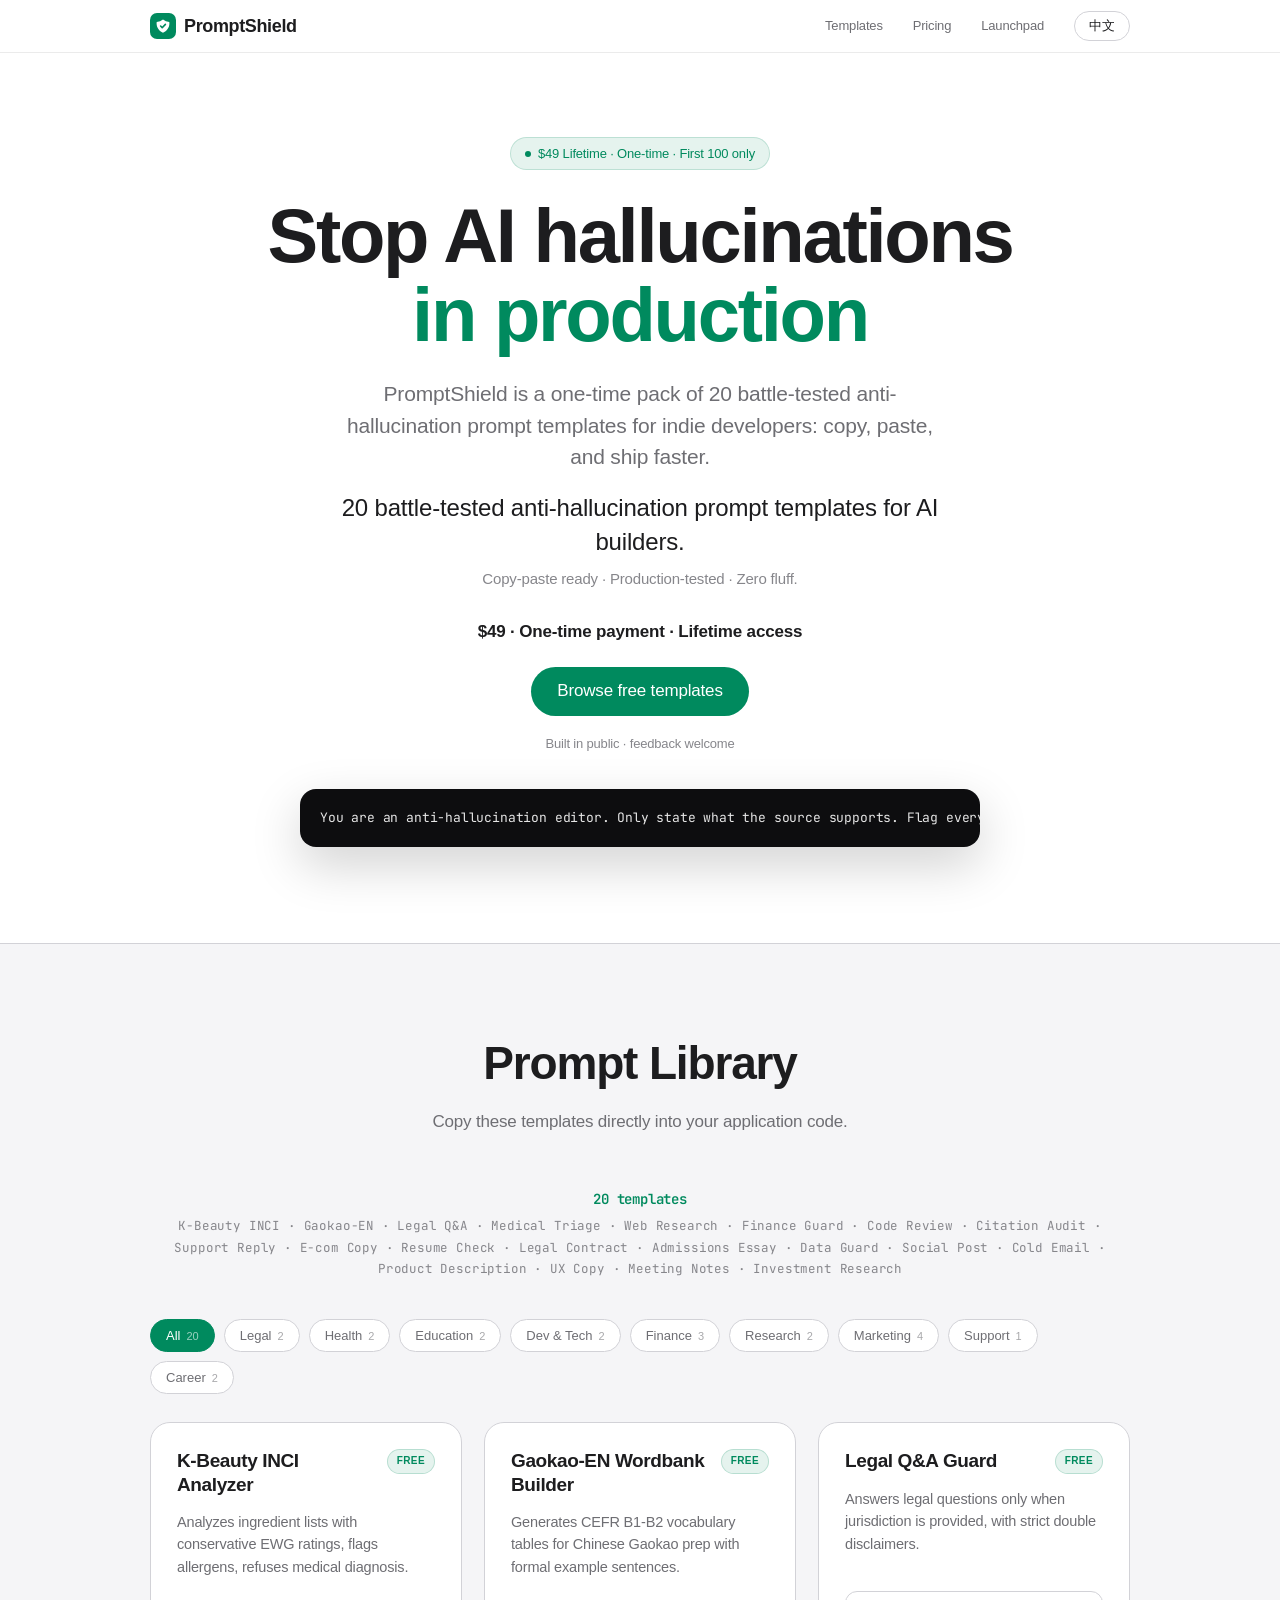
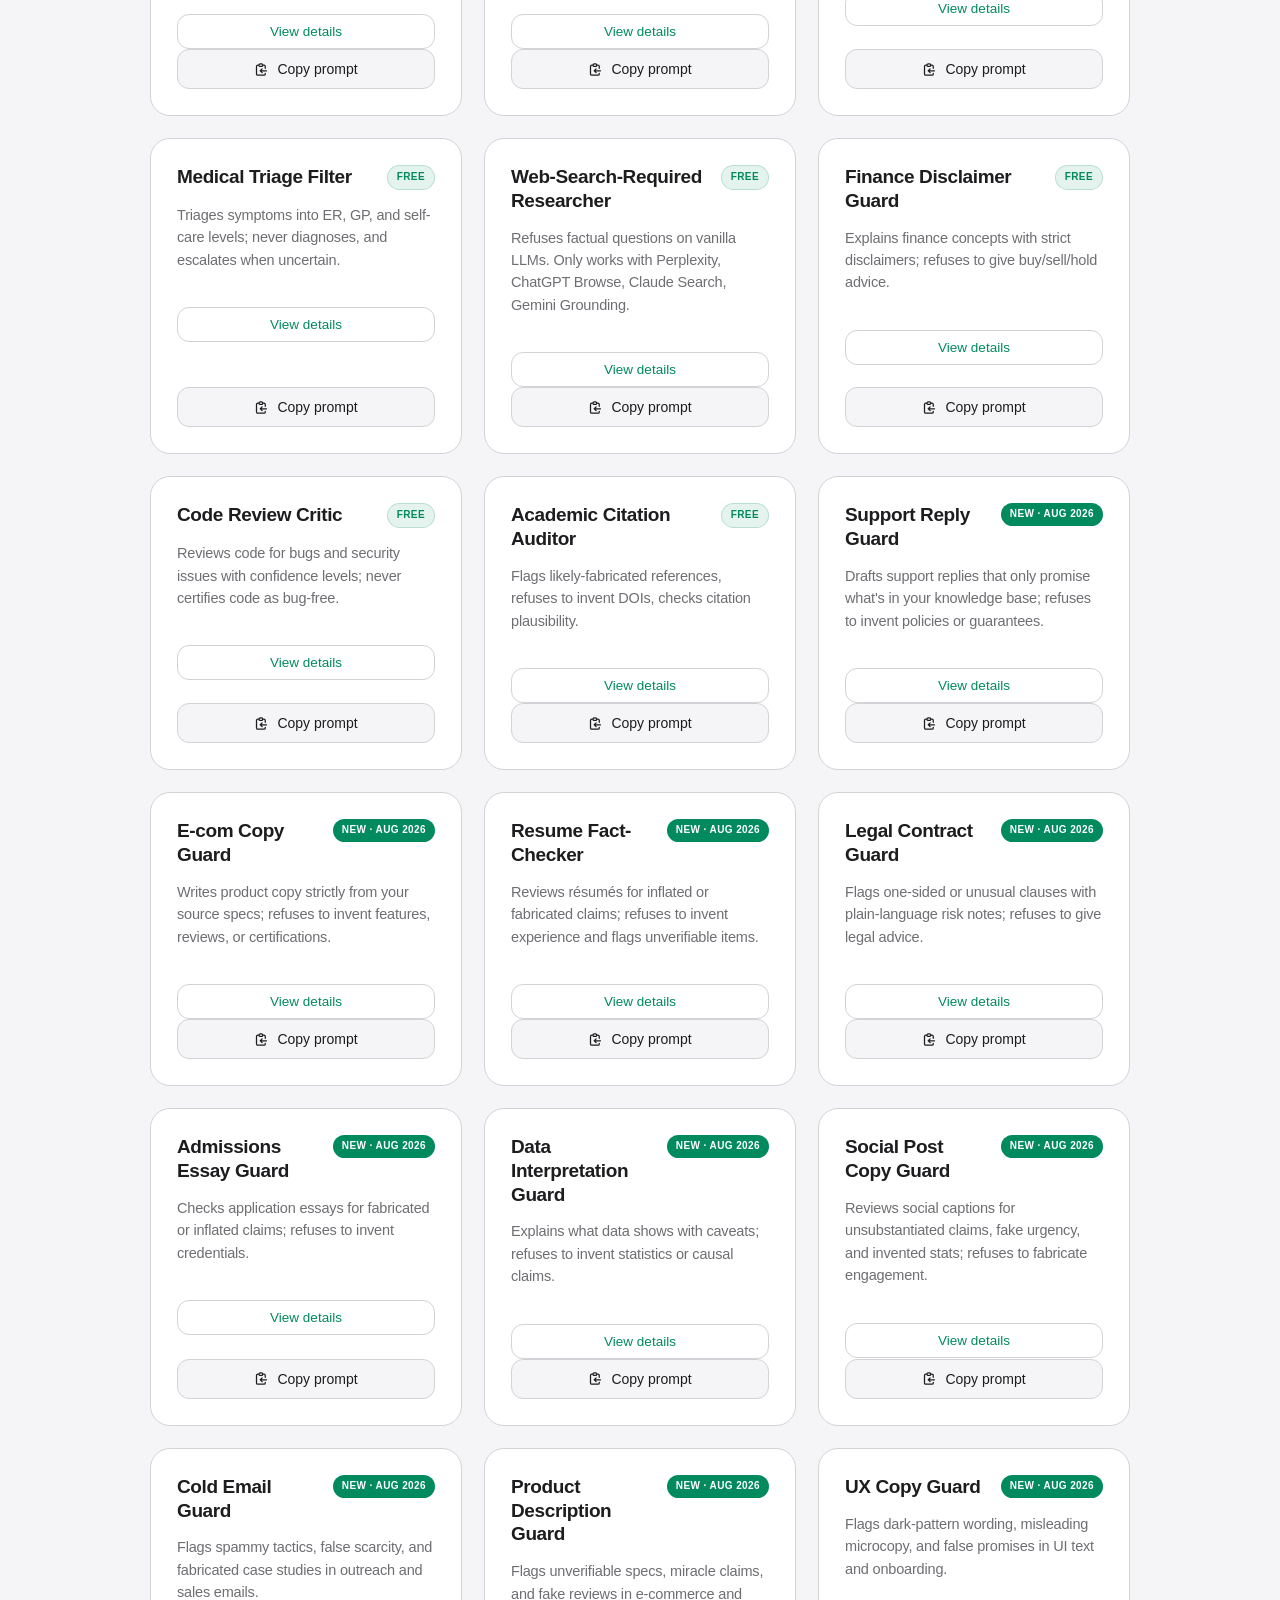
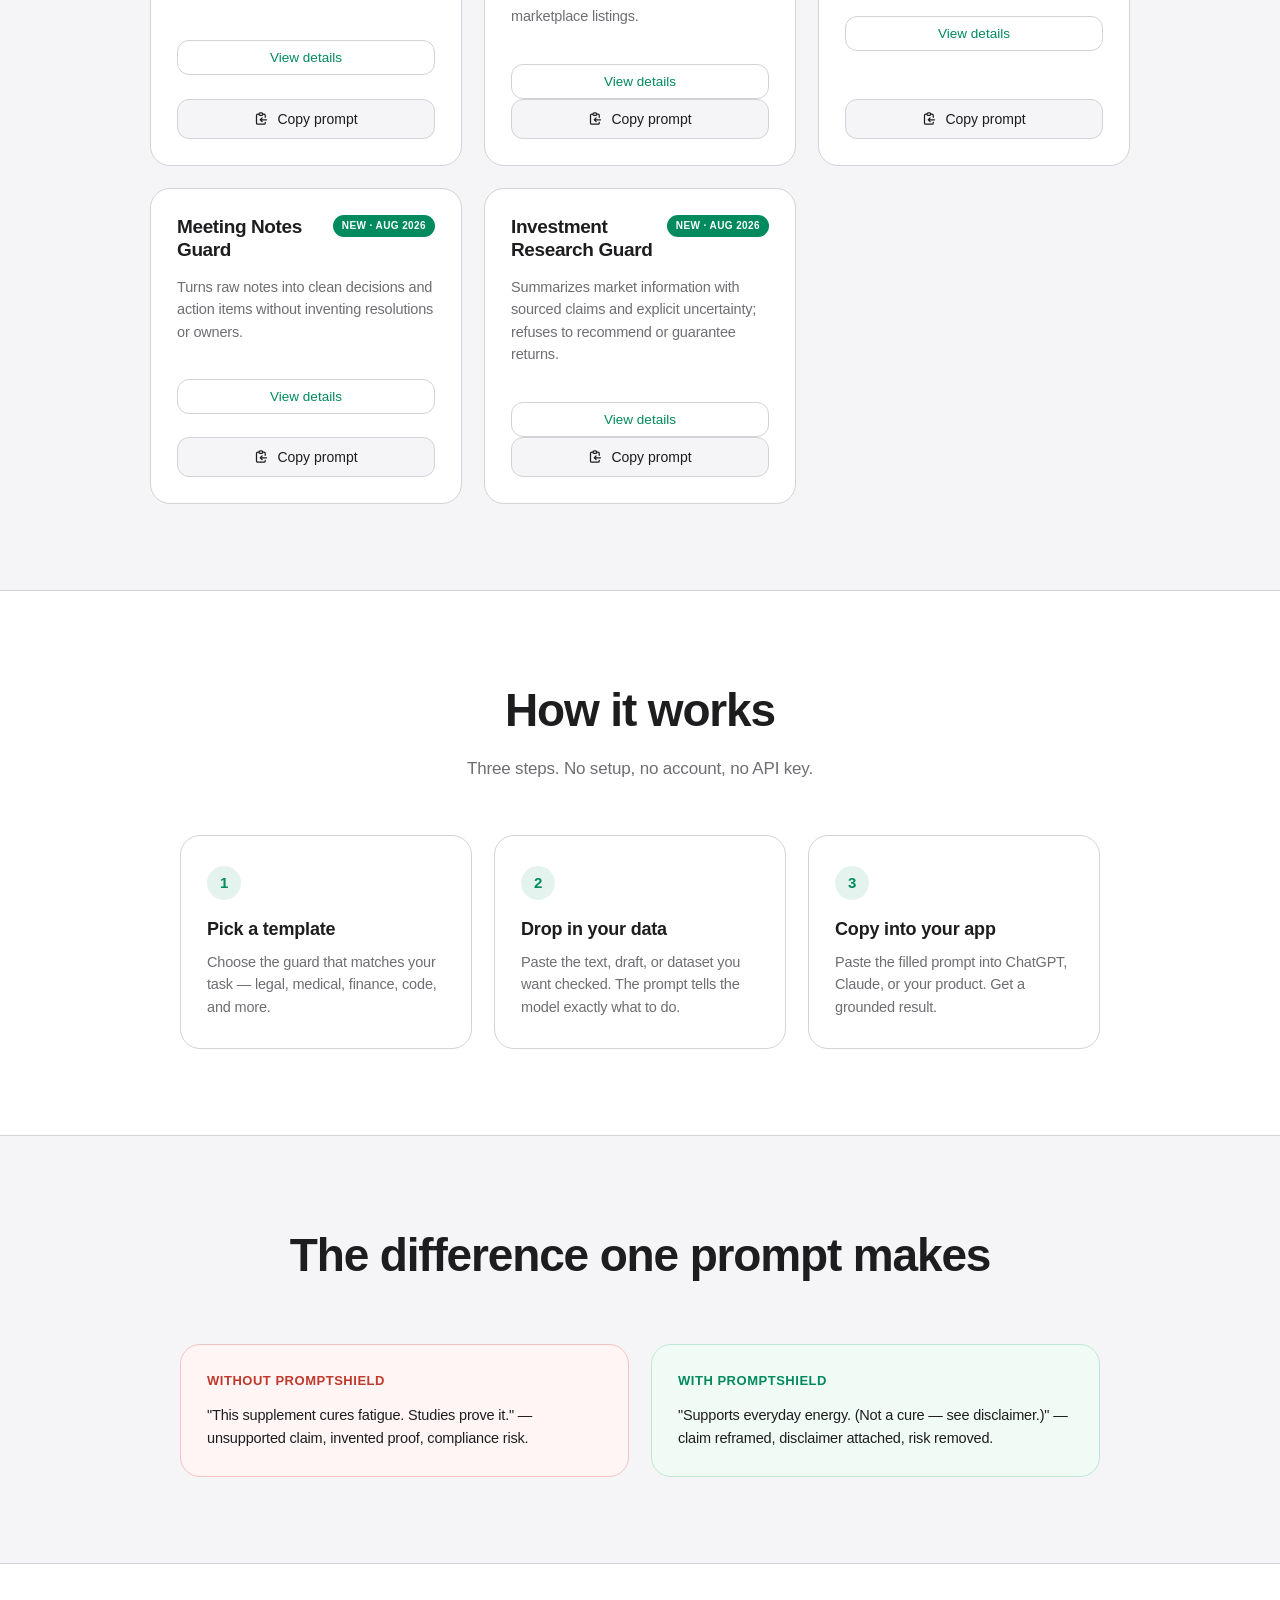
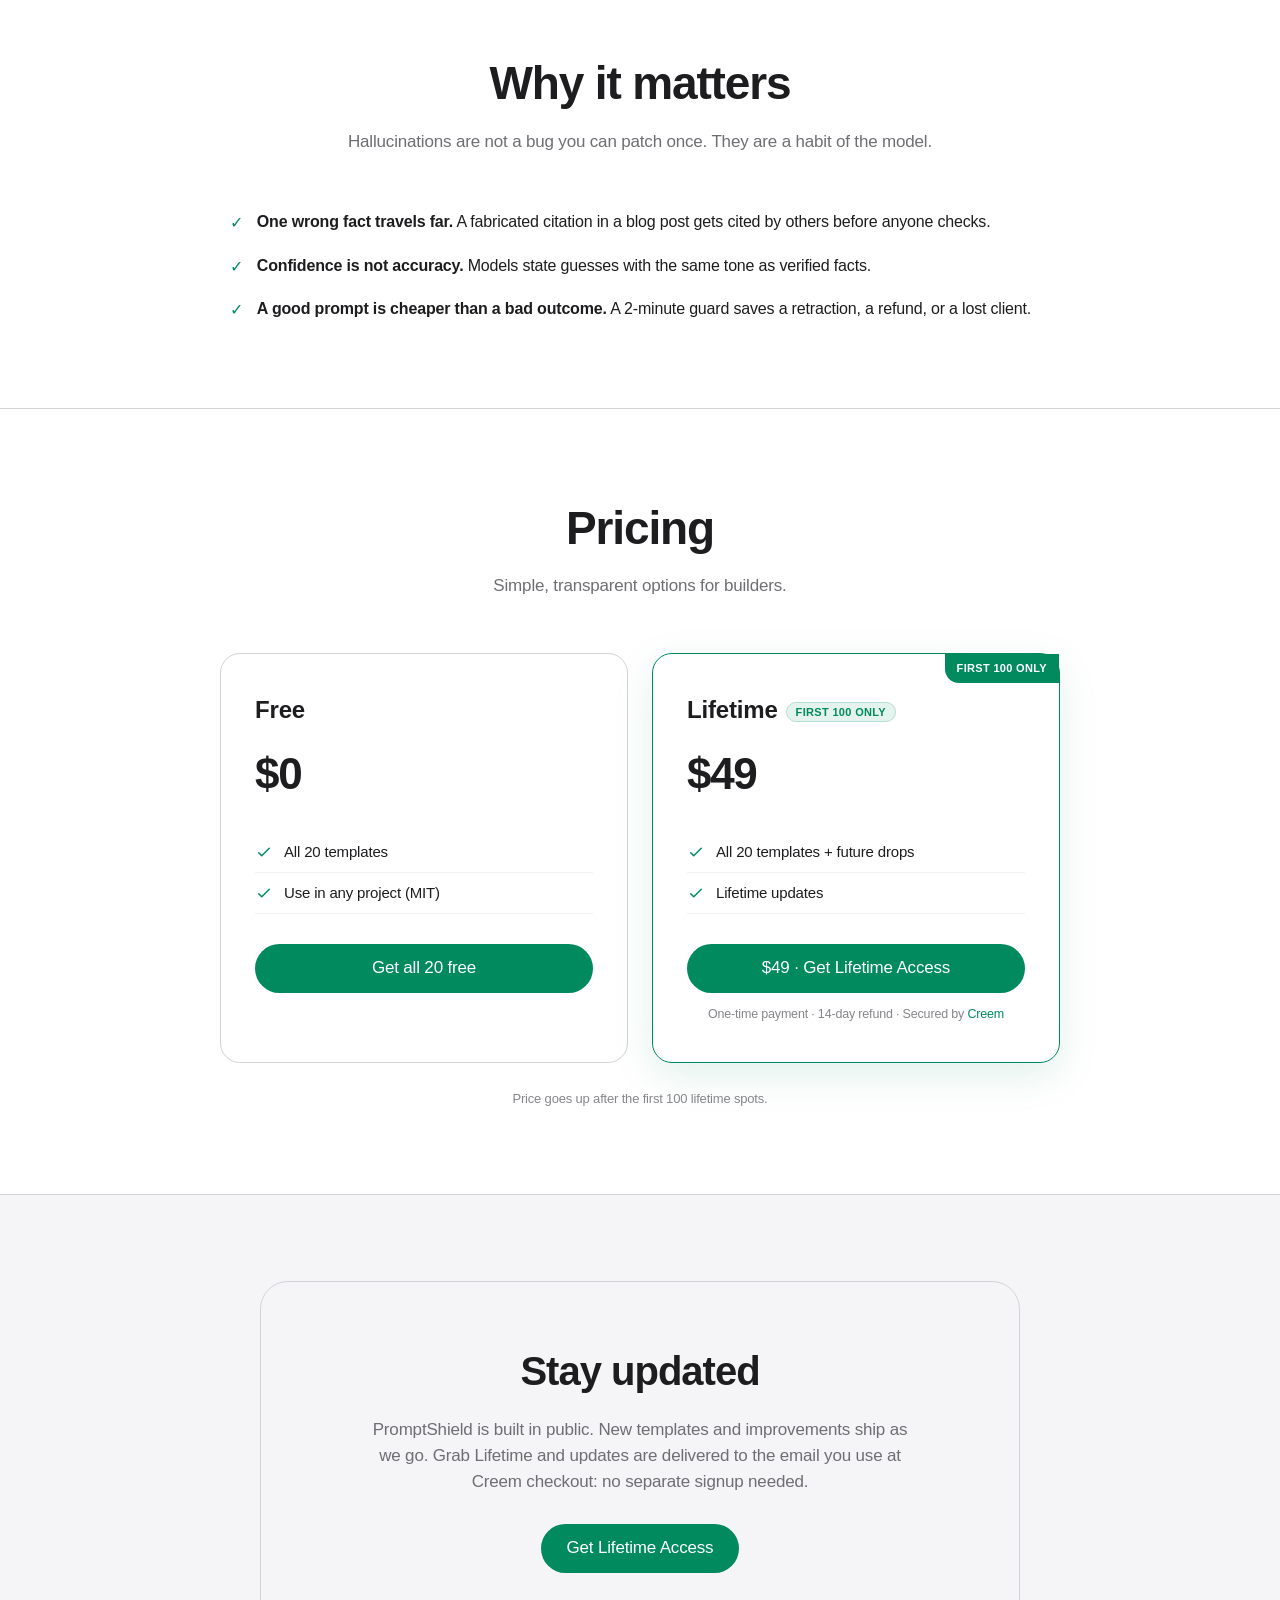
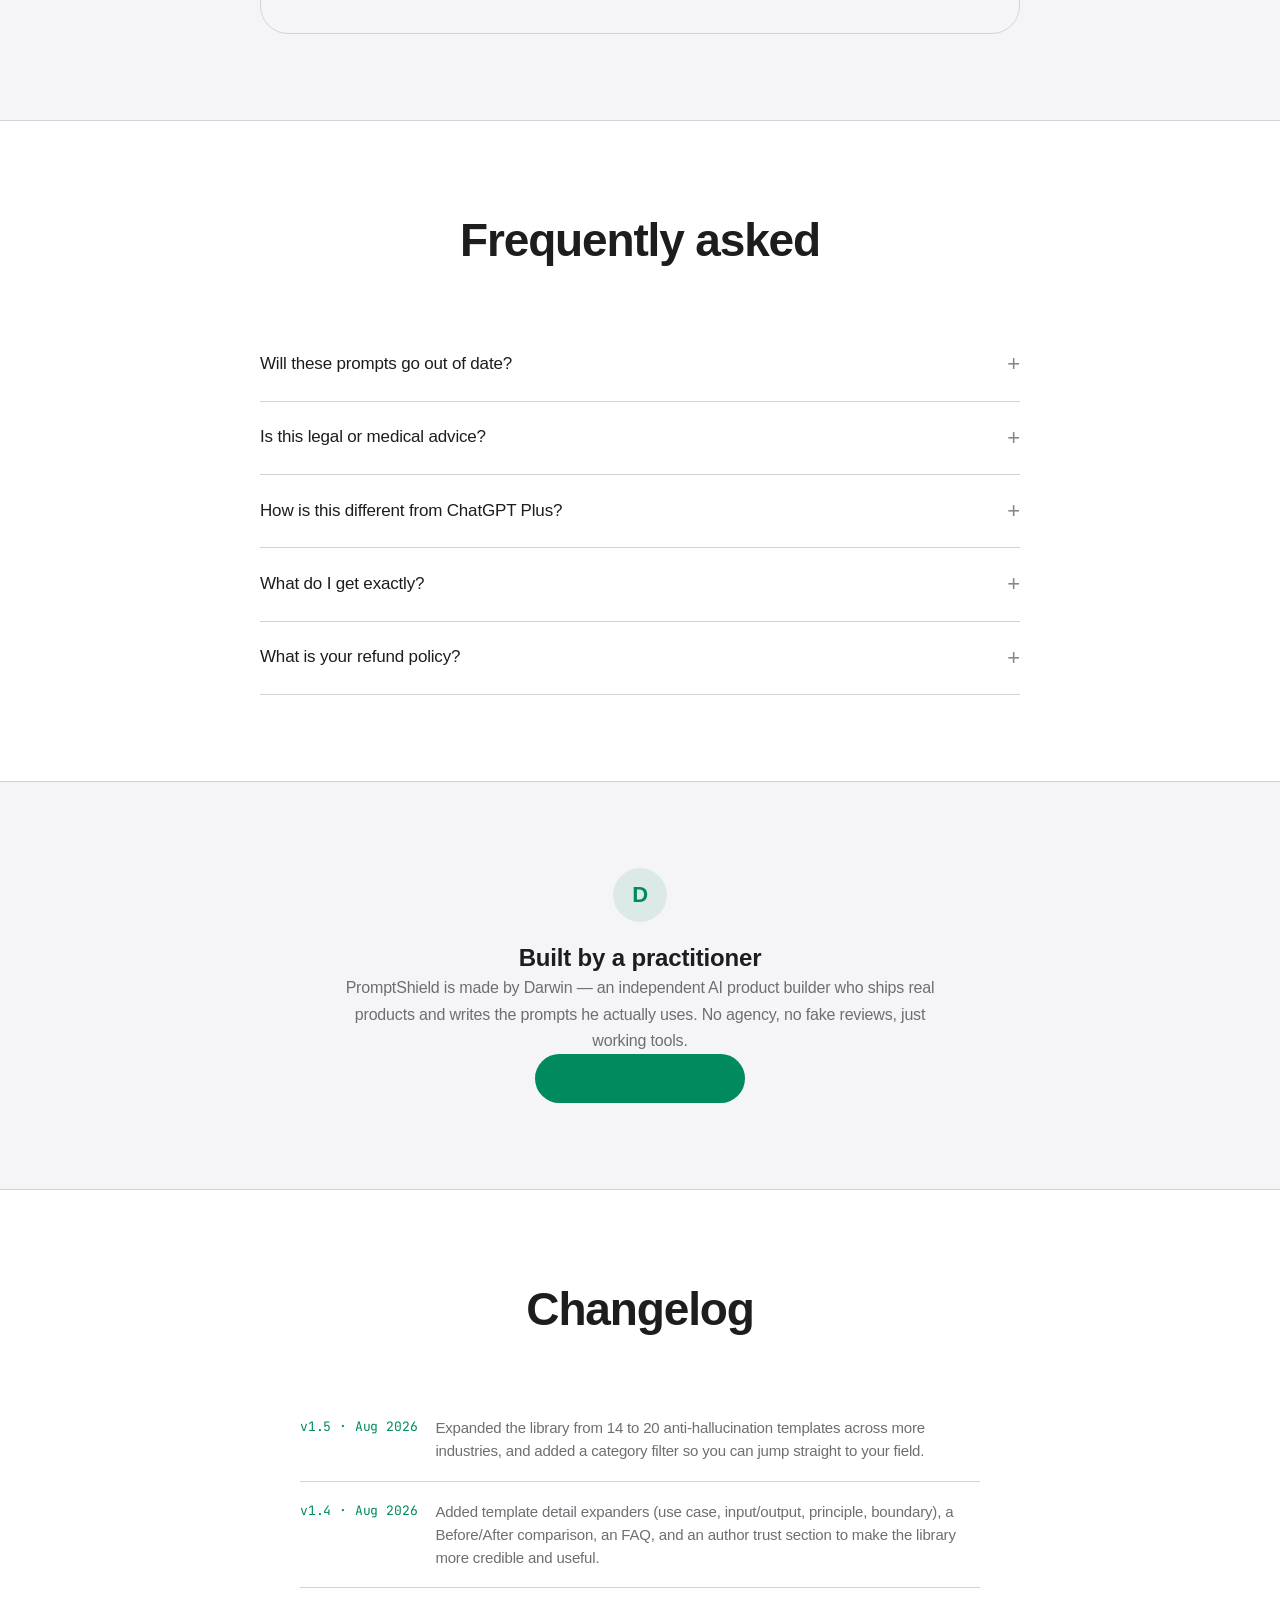
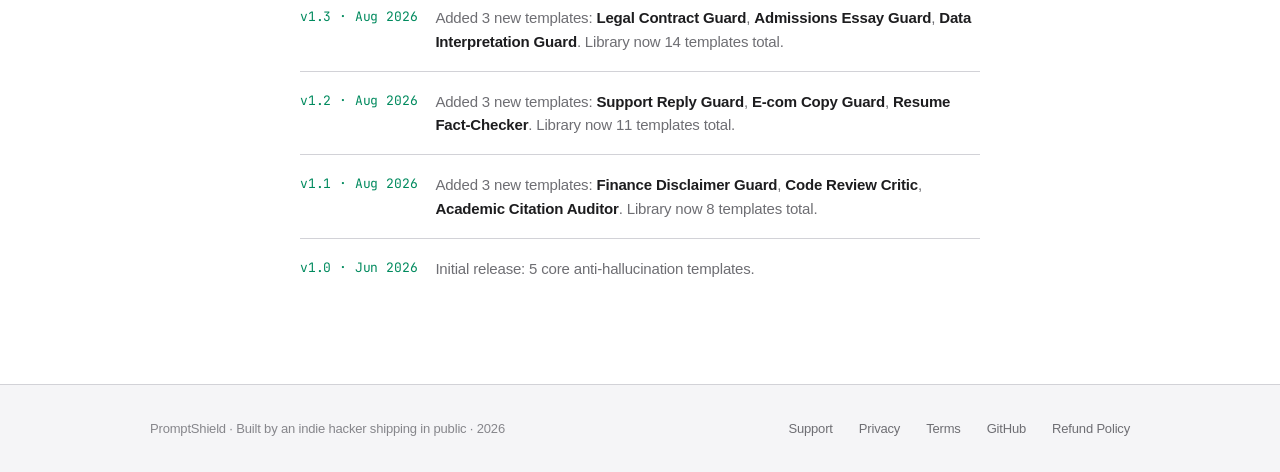
==== index.html @ fb5b04b7 "promptshield v1.5: expand to 20 templates + category filter - Added 6 new templates (Social Post Cop" ====
<!DOCTYPE html>
<html lang="en">
<head>
    <meta charset="UTF-8">
    <meta name="viewport" content="width=device-width, initial-scale=1.0">
    <title>PromptShield — Anti-Hallucination Prompt Templates</title>
    <link rel="preconnect" href="https://fonts.googleapis.com">
    <link rel="preconnect" href="https://fonts.gstatic.com" crossorigin>
    <link href="https://fonts.googleapis.com/css2?family=Inter:wght@400;500;600;700&family=JetBrains+Mono:wght@400;500&display=swap" rel="stylesheet">
    <style>
        :root{
            --bg:#ffffff; --bg-alt:#f5f5f7; --text:#1d1d1f; --text-2:#6e6e73; --text-3:#86868b;
            --border:#d2d2d7; --accent:#008a5e; --accent-hover:#00754e; --accent-soft:rgba(0,138,94,.10);
            --radius:20px; --maxw:1024px;
            --font:-apple-system, BlinkMacSystemFont, "SF Pro Display","SF Pro Text","Helvetica Neue",Helvetica,Arial,"PingFang SC","Hiragino Sans GB","Microsoft YaHei",sans-serif;
            --mono:"SF Mono","JetBrains Mono",ui-monospace,Menlo,Consolas,monospace;
        }
        *{box-sizing:border-box;margin:0;padding:0}
        html{scroll-behavior:smooth}
        body{font-family:var(--font);background:var(--bg);color:var(--text);line-height:1.47;-webkit-font-smoothing:antialiased;-moz-osx-font-smoothing:grayscale;letter-spacing:-.011em}
        a{color:inherit;text-decoration:none}
        .wrap{max-width:var(--maxw);margin:0 auto;padding:0 22px}

        /* Nav */
        nav{position:sticky;top:0;z-index:50;background:rgba(255,255,255,.72);backdrop-filter:saturate(180%) blur(20px);-webkit-backdrop-filter:saturate(180%) blur(20px);border-bottom:1px solid rgba(0,0,0,.08)}
        .nav-inner{max-width:var(--maxw);margin:0 auto;padding:0 22px;height:52px;display:flex;align-items:center;justify-content:space-between}
        .brand{display:flex;align-items:center;gap:8px;font-weight:600;font-size:18px;letter-spacing:-.02em}
        .brand .logo{width:26px;height:26px;border-radius:7px;background:var(--accent);display:flex;align-items:center;justify-content:center}
        .brand .logo svg{width:16px;height:16px;color:#fff}
        .nav-links{display:flex;align-items:center;gap:30px}
        .nav-links a.link{font-size:13px;color:var(--text-2);transition:color .2s}
        .nav-links a.link:hover{color:var(--text)}
        .lang-toggle{font-size:13px;font-weight:500;color:var(--text);border:1px solid var(--border);border-radius:980px;padding:5px 14px;cursor:pointer;background:transparent;transition:all .2s;font-family:var(--font)}
        .lang-toggle:hover{border-color:var(--text-3);background:var(--bg-alt)}
        @media(max-width:640px){.nav-links a.link{display:none}.nav-links a.link.launch{display:inline}}

        /* Hero */
        .hero{text-align:center;padding:84px 22px 96px}
        .badge{display:inline-flex;align-items:center;gap:7px;font-size:13px;font-weight:500;color:var(--accent);background:var(--accent-soft);border:1px solid rgba(0,138,94,.18);padding:6px 14px;border-radius:980px;margin-bottom:26px}
        .badge .dot{width:6px;height:6px;border-radius:50%;background:var(--accent);animation:pulse 2s infinite}
        @keyframes pulse{0%,100%{opacity:1}50%{opacity:.35}}
        h1.hero-title{font-size:clamp(40px,7vw,76px);font-weight:600;letter-spacing:-.03em;line-height:1.04;margin-bottom:24px}
        h1.hero-title .accent{color:var(--accent)}
        .hero-sub{font-size:clamp(17px,2.2vw,21px);color:var(--text-2);max-width:620px;margin:0 auto 18px;line-height:1.5}
        .hero-sub2{font-size:clamp(19px,2.4vw,24px);color:var(--text);font-weight:500;max-width:680px;margin:0 auto 8px;line-height:1.45}
        .hero-sub2 small{display:block;font-size:15px;font-weight:400;color:var(--text-3);margin-top:8px}
        .hero-price{font-size:17px;font-weight:600;color:var(--text);margin:30px 0 22px}
        .btn{display:inline-flex;align-items:center;justify-content:center;font-family:var(--font);font-size:17px;font-weight:400;border-radius:980px;padding:12px 26px;cursor:pointer;transition:all .25s;border:none}
        .btn-primary{background:var(--accent);color:#fff}
        .btn-primary:hover{background:var(--accent-hover);transform:scale(1.02)}
        .btn-primary:active{transform:scale(.98)}
        .hero-trust{font-size:13px;color:var(--text-3);margin-top:18px}

        /* Sections */
        section.block{padding:86px 0;border-top:1px solid var(--border)}
        .block.alt{background:var(--bg-alt)}
        .sec-head{text-align:center;margin-bottom:54px}
        .sec-head h2{font-size:clamp(30px,4.5vw,46px);font-weight:600;letter-spacing:-.025em}
        .sec-head p{font-size:17px;color:var(--text-2);margin-top:12px}

        /* Templates */
        .tpl-meta{text-align:center;color:var(--text-3);font-size:14px;margin-bottom:40px}
        .tpl-meta .count{color:var(--accent);font-weight:600;font-family:var(--mono)}
        .tpl-meta .names{display:block;margin-top:6px;font-family:var(--mono);font-size:12.5px;line-height:1.7}
        .grid{display:grid;grid-template-columns:repeat(auto-fill,minmax(300px,1fr));gap:22px}
        .card{background:#fff;border:1px solid var(--border);border-radius:var(--radius);padding:26px;display:flex;flex-direction:column;justify-content:space-between;transition:transform .3s ease, box-shadow .3s ease;opacity:0;transform:translateY(24px)}
        .card.in{opacity:1;transform:translateY(0)}
        .card:hover{transform:translateY(-4px);box-shadow:0 18px 40px rgba(0,0,0,.10)}
        .card-top{display:flex;justify-content:space-between;align-items:flex-start;gap:12px;margin-bottom:14px}
        .card-top h3{font-size:19px;font-weight:600;letter-spacing:-.02em;line-height:1.25}
        .tag{font-size:10px;font-weight:600;letter-spacing:.04em;text-transform:uppercase;padding:4px 9px;border-radius:980px;white-space:nowrap;flex-shrink:0}
        .tag.new{background:var(--accent);color:#fff}
        .tag.free{background:var(--accent-soft);color:var(--accent);border:1px solid rgba(0,138,94,.2)}
        .card p.desc{font-size:14.5px;color:var(--text-2);line-height:1.55;margin-bottom:22px}
        .copy-btn{width:100%;font-family:var(--font);font-size:14px;font-weight:500;color:var(--text);background:var(--bg-alt);border:1px solid var(--border);border-radius:12px;padding:11px;cursor:pointer;display:flex;align-items:center;justify-content:center;gap:8px;transition:all .2s}
        .copy-btn:hover{background:#ececef;color:var(--accent)}
        .copy-btn svg{width:15px;height:15px}

        /* Filter bar */
        .filter-bar{display:flex;flex-wrap:wrap;gap:9px;margin:0 0 28px}
        .chip{font-family:var(--font);font-size:13px;font-weight:500;color:var(--text-2);background:var(--bg);border:1px solid var(--border);border-radius:980px;padding:8px 15px;cursor:pointer;transition:all .18s;white-space:nowrap}
        .chip:hover{color:var(--text);border-color:rgba(0,0,0,.2)}
        .chip.active{background:var(--accent);color:#fff;border-color:var(--accent)}
        .chip .chip-n{font-size:11px;opacity:.6;margin-left:6px}
        @media(max-width:560px){.filter-bar{gap:7px}.chip{padding:7px 12px;font-size:12px}}

        /* Pricing */
        .price-grid{display:grid;grid-template-columns:1fr 1fr;gap:24px;max-width:840px;margin:0 auto}
        @media(max-width:720px){.price-grid{grid-template-columns:1fr}}
        .price-card{background:#fff;border:1px solid var(--border);border-radius:var(--radius);padding:38px 34px;position:relative}
        .price-card.feature{border:1px solid var(--accent);box-shadow:0 12px 40px rgba(0,138,94,.12)}
        .price-card .ribbon{position:absolute;top:0;right:0;background:var(--accent);color:#fff;font-size:11px;font-weight:600;letter-spacing:.03em;text-transform:uppercase;padding:6px 12px;border-bottom-left-radius:14px}
        .price-card h3{font-size:24px;font-weight:600}
        .price-card .first100{font-size:11px;font-weight:600;letter-spacing:.03em;text-transform:uppercase;color:var(--accent);background:var(--accent-soft);border:1px solid rgba(0,138,94,.2);padding:3px 9px;border-radius:980px;margin-left:8px;vertical-align:middle}
        .price-card .amount{font-size:44px;font-weight:600;letter-spacing:-.03em;margin:14px 0 26px}
        .price-card ul{list-style:none;margin-bottom:30px}
        .price-card li{display:flex;align-items:center;gap:11px;font-size:15px;color:var(--text);padding:9px 0;border-bottom:1px solid rgba(0,0,0,.05)}
        .price-card li svg{width:18px;height:18px;color:var(--accent);flex-shrink:0}
        .price-card .btn{width:100%}
        .price-note{text-align:center;color:var(--text-3);font-size:13px;margin-top:26px}
        .secured{text-align:center;font-size:12.5px;color:var(--text-3);margin-top:12px}
        .secured a{color:var(--accent)}

        /* Subscribe */
        .sub-card{background:var(--bg-alt);border:1px solid var(--border);border-radius:28px;padding:60px 30px;text-align:center;max-width:760px;margin:0 auto}
        .sub-card h2{font-size:clamp(28px,4vw,40px);font-weight:600;letter-spacing:-.025em;margin-bottom:16px}
        .sub-card p{font-size:17px;color:var(--text-2);max-width:560px;margin:0 auto 28px;line-height:1.55}

        /* Changelog */
        .changelog{max-width:680px;margin:0 auto}
        .cl-row{display:flex;gap:18px;padding:18px 0;border-bottom:1px solid var(--border);font-size:15px}
        .cl-row:last-child{border-bottom:none}
        .cl-ver{font-family:var(--mono);font-size:13px;color:var(--accent);white-space:nowrap;flex-shrink:0;padding-top:1px}
        .cl-body{color:var(--text-2);line-height:1.55}
        .cl-body strong{color:var(--text);font-weight:600}

        /* Footer */
        footer{border-top:1px solid var(--border);background:var(--bg-alt);padding:34px 0}
        .foot-inner{max-width:var(--maxw);margin:0 auto;padding:0 22px;display:flex;flex-wrap:wrap;gap:16px;align-items:center;justify-content:space-between}
        .foot-inner .copy{font-size:13px;color:var(--text-3)}
        .foot-links{display:flex;gap:26px;font-size:13px}
        .foot-links a{color:var(--text-2);transition:color .2s}
        .foot-links a:hover{color:var(--accent)}

        /* Toast */
        .toast{position:fixed;bottom:32px;left:50%;transform:translateX(-50%) translateY(20px);background:rgba(29,29,31,.94);color:#fff;font-size:15px;font-weight:500;padding:13px 26px;border-radius:980px;opacity:0;pointer-events:none;transition:all .3s ease;z-index:100;backdrop-filter:blur(10px)}
        .toast.show{opacity:1;transform:translateX(-50%) translateY(0)}

        /* Reveal */
        .reveal{opacity:0;transform:translateY(28px);transition:opacity .7s ease, transform .7s ease}
        .reveal.in{opacity:1;transform:translateY(0)}
        @media(prefers-reduced-motion:reduce){.reveal,.card{opacity:1;transform:none;transition:none}}

        /* Hero preview */
        .hero-preview{margin:36px auto 0;max-width:680px;text-align:left;background:#0d0d0f;border-radius:16px;padding:18px 20px;font-family:var(--mono);font-size:13px;line-height:1.7;color:#e6e6e6;overflow:auto;box-shadow:0 18px 50px rgba(0,0,0,.18)}
        .hero-preview .hl{color:#5fd0a8}
        .hero-preview .cm{color:#7d7d85}

        /* Steps (How it works) */
        .steps{display:grid;grid-template-columns:repeat(3,1fr);gap:22px;max-width:920px;margin:0 auto}
        @media(max-width:720px){.steps{grid-template-columns:1fr}}
        .step-card{background:#fff;border:1px solid var(--border);border-radius:var(--radius);padding:30px 26px}
        .step-num{width:34px;height:34px;border-radius:50%;background:var(--accent-soft);color:var(--accent);display:flex;align-items:center;justify-content:center;font-weight:600;font-size:15px;margin-bottom:16px}
        .step-card h3{font-size:18px;font-weight:600;margin-bottom:8px;letter-spacing:-.01em}
        .step-card p{font-size:14.5px;color:var(--text-2);line-height:1.55}

        /* Before / After */
        .ba{display:grid;grid-template-columns:1fr 1fr;gap:22px;max-width:920px;margin:0 auto}
        @media(max-width:720px){.ba{grid-template-columns:1fr}}
        .ba-col{border-radius:var(--radius);padding:26px;border:1px solid var(--border)}
        .ba-col.bad{background:#fff5f5;border-color:#f3c2c2}
        .ba-col.good{background:#f1fbf6;border-color:#bfe6d2}
        .ba-col h4{font-size:13px;font-weight:600;text-transform:uppercase;letter-spacing:.04em;margin-bottom:14px}
        .ba-col.bad h4{color:#c0392b}
        .ba-col.good h4{color:var(--accent)}
        .ba-col p{font-size:14.5px;line-height:1.6;color:var(--text);white-space:pre-wrap}

        /* Why */
        .why-grid{max-width:820px;margin:0 auto;display:flex;flex-direction:column;gap:18px}
        .why-item{display:flex;gap:14px;align-items:flex-start}
        .why-item .ic{color:var(--accent);flex-shrink:0;margin-top:2px}
        .why-item p{font-size:16px;line-height:1.6;color:var(--text)}
        .why-item p b{font-weight:600}

        /* Template detail (expand) */
        .card.expanded{box-shadow:0 18px 40px rgba(0,0,0,.10)}
        .card-detail{margin-top:18px;border-top:1px solid var(--border);padding-top:16px;display:none;font-size:14px;line-height:1.6;color:var(--text-2)}
        .card.expanded .card-detail{display:block}
        .detail-field{margin-bottom:13px}
        .detail-label{font-size:11px;font-weight:600;text-transform:uppercase;letter-spacing:.05em;color:var(--accent);margin-bottom:4px}
        .detail-field .val{white-space:pre-wrap;font-family:var(--mono);font-size:13px;color:var(--text);background:var(--bg-alt);border-radius:10px;padding:10px 12px;line-height:1.55}
        .expand-btn{width:100%;margin-top:14px;font-family:var(--font);font-size:13.5px;font-weight:500;color:var(--accent);background:transparent;border:1px solid var(--border);border-radius:12px;padding:9px;cursor:pointer;transition:all .2s}
        .expand-btn:hover{background:var(--bg-alt)}

        /* FAQ */
        .faq{max-width:760px;margin:0 auto}
        .faq details{border-bottom:1px solid var(--border);padding:20px 0}
        .faq summary{font-size:17px;font-weight:500;cursor:pointer;list-style:none;display:flex;justify-content:space-between;align-items:center;gap:16px}
        .faq summary::-webkit-details-marker{display:none}
        .faq summary .pm{color:var(--text-3);font-size:22px;transition:transform .25s;flex-shrink:0}
        .faq details[open] summary .pm{transform:rotate(45deg)}
        .faq .ans{margin-top:14px;font-size:15px;line-height:1.65;color:var(--text-2)}

        /* Author */
        .author{max-width:760px;margin:0 auto;text-align:center}
        .author .av{width:54px;height:54px;border-radius:50%;background:var(--accent-soft);color:var(--accent);display:flex;align-items:center;justify-content:center;font-size:22px;font-weight:600;margin:0 auto 18px}
        .author p{font-size:16px;line-height:1.65;color:var(--text-2);max-width:600px;margin:0 auto}
        .author a{color:var(--accent);font-weight:500}
    </style>
</head>
<body>

    <!-- Nav -->
    <nav>
        <div class="nav-inner">
            <a href="#" class="brand">
                <span class="logo">
                    <svg viewBox="0 0 20 20" fill="currentColor"><path fill-rule="evenodd" d="M2.166 4.999A11.954 11.954 0 0010 1.944 11.954 11.954 0 0017.834 5c.11.65.166 1.32.166 2.001 0 5.225-3.34 9.67-8 11.317C5.34 16.67 2 12.225 2 7c0-.682.057-1.35.166-2.001zm11.541 3.708a1 1 0 00-1.414-1.414L9 10.586 7.707 9.293a1 1 0 00-1.414 1.414l2 2a1 1 0 001.414 0l4-4z" clip-rule="evenodd"/></svg>
                </span>
                PromptShield
            </a>
            <div class="nav-links">
                <a href="#templates" class="link" data-i18n="nav.templates">Templates</a>
                <a href="#pricing" class="link" data-i18n="nav.pricing">Pricing</a>
                <a href="launchpad/index.html" class="link launch" data-i18n="nav.launchpad">Launchpad</a>
                <button id="langToggle" class="lang-toggle" onclick="toggleLang()">中文</button>
            </div>
        </div>
    </nav>

    <!-- Hero -->
    <header class="hero">
        <span class="badge"><span class="dot"></span><span data-i18n="hero.badge">$49 Lifetime · One-time · First 100 only</span></span>
        <h1 class="hero-title" data-i18n-hero>
            <span data-i18n="hero.title1">Stop AI hallucinations</span><br>
            <span class="accent" data-i18n="hero.title2">in production</span>
        </h1>
        <p class="hero-sub" data-i18n="hero.sub">PromptShield is a one-time pack of 20 battle-tested anti-hallucination prompt templates for indie developers: copy, paste, and ship faster.</p>
        <p class="hero-sub2">
            <span data-i18n="hero.sub2">20 battle-tested anti-hallucination prompt templates for AI builders.</span>
            <small data-i18n="hero.sub2small">Copy-paste ready · Production-tested · Zero fluff.</small>
        </p>
        <div class="hero-price" data-i18n="hero.price">$49 · One-time payment · Lifetime access</div>
        <a href="#templates" class="btn btn-primary" data-i18n="hero.cta">Browse free templates</a>
        <p class="hero-trust" data-i18n="hero.trust">Built in public · feedback welcome</p>
        <pre class="hero-preview" data-i18n="hero.preview">You are an anti-hallucination editor. Only state what the source supports. Flag every claim it cannot verify. Never invent numbers, quotes, or sources.</pre>
    </header>

    <!-- Templates -->
    <section id="templates" class="block alt">
        <div class="wrap">
            <div class="sec-head reveal">
                <h2 data-i18n="templates.title">Prompt Library</h2>
                <p data-i18n="templates.sub">Copy these templates directly into your application code.</p>
            </div>
            <p class="tpl-meta reveal">
                <span class="count" data-i18n="templates.count">20 templates</span>
                <span class="names" data-i18n="templates.names">K-Beauty INCI · Gaokao-EN · Legal Q&A · Medical Triage · Web Research · Finance Guard · Code Review · Citation Audit · Support Reply · E-com Copy · Resume Check · Legal Contract · Admissions Essay · Data Guard · Social Post · Cold Email · Product Description · UX Copy · Meeting Notes · Investment Research</span>
            </p>
            <div id="filter-bar" class="filter-bar" role="tablist" aria-label="Filter templates by category"></div>
            <div id="templates-grid" class="grid"></div>
        </div>
    </section>

    <!-- How it works -->
    <section class="block">
        <div class="wrap">
            <div class="sec-head reveal">
                <h2 data-i18n="how.title">How it works</h2>
                <p data-i18n="how.sub">Three steps. No setup, no account, no API key.</p>
            </div>
            <div class="steps">
                <div class="step-card reveal">
                    <div class="step-num">1</div>
                    <h3 data-i18n="how.s1t">Pick a template</h3>
                    <p data-i18n="how.s1d">Choose the guard that matches your task — legal, medical, finance, code, and more.</p>
                </div>
                <div class="step-card reveal">
                    <div class="step-num">2</div>
                    <h3 data-i18n="how.s2t">Drop in your data</h3>
                    <p data-i18n="how.s2d">Paste the text, draft, or dataset you want checked. The prompt tells the model exactly what to do.</p>
                </div>
                <div class="step-card reveal">
                    <div class="step-num">3</div>
                    <h3 data-i18n="how.s3t">Copy into your app</h3>
                    <p data-i18n="how.s3d">Paste the filled prompt into ChatGPT, Claude, or your product. Get a grounded result.</p>
                </div>
            </div>
        </div>
    </section>

    <!-- Before / After -->
    <section class="block alt">
        <div class="wrap">
            <div class="sec-head reveal">
                <h2 data-i18n="ba.title">The difference one prompt makes</h2>
            </div>
            <div class="ba">
                <div class="ba-col bad reveal">
                    <h4 data-i18n="ba.badTitle">Without PromptShield</h4>
                    <p data-i18n="ba.bad">"This supplement cures fatigue. Studies prove it." — unsupported claim, invented proof, compliance risk.</p>
                </div>
                <div class="ba-col good reveal">
                    <h4 data-i18n="ba.goodTitle">With PromptShield</h4>
                    <p data-i18n="ba.good">"Supports everyday energy. (Not a cure — see disclaimer.)" — claim reframed, disclaimer attached, risk removed.</p>
                </div>
            </div>
        </div>
    </section>

    <!-- Why it matters -->
    <section class="block">
        <div class="wrap">
            <div class="sec-head reveal">
                <h2 data-i18n="why.title">Why it matters</h2>
                <p data-i18n="why.sub">Hallucinations are not a bug you can patch once. They are a habit of the model.</p>
            </div>
            <div class="why-grid">
                <div class="why-item reveal"><span class="ic">✓</span><p data-i18n-html="why.i1"><b>One wrong fact travels far.</b> A fabricated citation in a blog post gets cited by others before anyone checks.</p></div>
                <div class="why-item reveal"><span class="ic">✓</span><p data-i18n-html="why.i2"><b>Confidence is not accuracy.</b> Models state guesses with the same tone as verified facts.</p></div>
                <div class="why-item reveal"><span class="ic">✓</span><p data-i18n-html="why.i3"><b>A good prompt is cheaper than a bad outcome.</b> A 2-minute guard saves a retraction, a refund, or a lost client.</p></div>
            </div>
        </div>
    </section>

    <!-- Pricing -->
    <section id="pricing" class="block">
        <div class="wrap">
            <div class="sec-head reveal">
                <h2 data-i18n="pricing.title">Pricing</h2>
                <p data-i18n="pricing.sub">Simple, transparent options for builders.</p>
            </div>
            <div id="pricing-grid" class="price-grid"></div>
            <p class="price-note reveal" data-i18n="pricing.note">Price goes up after the first 100 lifetime spots.</p>
        </div>
    </section>

    <!-- Subscribe -->
    <section class="block alt">
        <div class="wrap">
            <div class="sub-card reveal">
                <h2 data-i18n="subscribe.title">Stay updated</h2>
                <p data-i18n="subscribe.sub">PromptShield is built in public. New templates and improvements ship as we go. Grab Lifetime and updates are delivered to the email you use at Creem checkout: no separate signup needed.</p>
                <a href="https://www.creem.io/payment/prod_6IPYMXPl89fDZNjr4X8eSF" target="_blank" rel="noopener noreferrer" class="btn btn-primary" data-i18n="subscribe.cta">Get Lifetime Access</a>
            </div>
        </div>
    </section>

    <!-- FAQ -->
    <section class="block">
        <div class="wrap">
            <div class="sec-head reveal">
                <h2 data-i18n="faq.title">Frequently asked</h2>
            </div>
            <div class="faq">
                <details class="reveal"><summary><span data-i18n="faq.q1">Will these prompts go out of date?</span><span class="pm">+</span></summary><div class="ans" data-i18n="faq.a1">The guard logic is stable; we refine wording as models change. Lifetime buyers get every update free.</div></details>
                <details class="reveal"><summary><span data-i18n="faq.q2">Is this legal or medical advice?</span><span class="pm">+</span></summary><div class="ans" data-i18n="faq.a2">No. Every template is built to stay in "general information" and tells the model to defer to a professional. Nothing here replaces a licensed expert.</div></details>
                <details class="reveal"><summary><span data-i18n="faq.q3">How is this different from ChatGPT Plus?</span><span class="pm">+</span></summary><div class="ans" data-i18n="faq.a3">Plus gives you a model. PromptShield gives you 20 task-specific guards that force the model to stay grounded — something the base model does not do on its own.</div></details>
                <details class="reveal"><summary><span data-i18n="faq.q4">What do I get exactly?</span><span class="pm">+</span></summary><div class="ans" data-i18n="faq.a4">20 copy-paste prompt templates (EN + ZH), each with usage notes and worked examples. MIT licensed, yours forever.</div></details>
                <details class="reveal"><summary><span data-i18n="faq.q5">What is your refund policy?</span><span class="pm">+</span></summary><div class="ans" data-i18n="faq.a5">14-day no-questions refund via Creem. If the pack is not useful, email us and we reverse it.</div></details>
            </div>
        </div>
    </section>

    <!-- Author -->
    <section class="block alt">
        <div class="wrap">
            <div class="author reveal">
                <div class="av">D</div>
                <h2 data-i18n="author.title">Built by a practitioner</h2>
                <p data-i18n="author.body">PromptShield is made by Darwin — an independent AI product builder who ships real products and writes the prompts he actually uses. No agency, no fake reviews, just working tools.</p>
                <a href="https://anjianzhao.xyz" target="_blank" rel="noopener noreferrer" class="btn btn-primary" data-i18n="author.cta">See more of my work</a>
            </div>
        </div>
    </section>

    <!-- Changelog -->
    <section class="block">
        <div class="wrap">
            <div class="sec-head reveal">
                <h2 data-i18n="changelog.title">Changelog</h2>
            </div>
            <div id="changelog" class="changelog reveal"></div>
        </div>
    </section>

    <!-- Footer -->
    <footer>
        <div class="foot-inner">
            <div class="copy" data-i18n="footer.text">PromptShield · Built by an indie hacker shipping in public · 2026</div>
            <div class="foot-links">
                <a href="mailto:darwin152140@gmail.com" data-i18n="footer.support">Support</a>
                <a href="privacy.html" data-i18n="footer.privacy">Privacy</a>
                <a href="terms.html" data-i18n="footer.terms">Terms</a>
                <a href="https://github.com/Klay-max" target="_blank" data-i18n="footer.github">GitHub</a>
                <a href="terms.html" data-i18n="footer.refund">Refund Policy</a>
            </div>
        </div>
    </footer>

    <div id="toast" class="toast"></div>

    <script>
        // ---- i18n (UI strings) ----
        const I18N = {
            en: {
                'nav.templates':'Templates','nav.pricing':'Pricing','nav.launchpad':'Launchpad','lang.toggle':'中文',
                'hero.badge':'$49 Lifetime · One-time · First 100 only',
                'hero.title1':'Stop AI hallucinations','hero.title2':'in production',
                'hero.sub':'PromptShield is a one-time pack of 20 battle-tested anti-hallucination prompt templates for indie developers: copy, paste, and ship faster.',
                'hero.sub2':'20 battle-tested anti-hallucination prompt templates for AI builders.',
                'hero.sub2small':'Copy-paste ready · Production-tested · Zero fluff.',
                'hero.price':'$49 · One-time payment · Lifetime access',
                'hero.cta':'Browse free templates','hero.trust':'Built in public · feedback welcome',
                'templates.title':'Prompt Library','templates.sub':'Copy these templates directly into your application code.',
                'templates.count':'20 templates',
                'templates.names':'K-Beauty INCI · Gaokao-EN · Legal Q&A · Medical Triage · Web Research · Finance Guard · Code Review · Citation Audit · Support Reply · E-com Copy · Resume Check · Legal Contract · Admissions Essay · Data Guard · Social Post · Cold Email · Product Description · UX Copy · Meeting Notes · Investment Research',
                'templates.copy':'Copy prompt','templates.newBadge':'New · Aug 2026','templates.freeBadge':'Free',
                'pricing.title':'Pricing','pricing.sub':'Simple, transparent options for builders.',
                'pricing.free':'Free','pricing.freePrice':'$0','pricing.freeF1':'All 20 templates','pricing.freeF2':'Use in any project (MIT)','pricing.getFree':'Get all 20 free',
                'pricing.lifetime':'Lifetime','pricing.first100':'First 100 only','pricing.lifetimePrice':'$49',
                'pricing.lifeF1':'All 20 templates + future drops','pricing.lifeF2':'Lifetime updates',
                'pricing.buy':'$49 · Get Lifetime Access','pricing.secured':'One-time payment · 14-day refund · Secured by Creem',
                'pricing.note':'Price goes up after the first 100 lifetime spots.',
                'subscribe.title':'Stay updated','subscribe.sub':'PromptShield is built in public. New templates and improvements ship as we go. Grab Lifetime and updates are delivered to the email you use at Creem checkout: no separate signup needed.','subscribe.cta':'Get Lifetime Access',
                'changelog.title':'Changelog',
                'changelog.v12':'Added 3 new templates: <strong>Support Reply Guard</strong>, <strong>E-com Copy Guard</strong>, <strong>Resume Fact-Checker</strong>. Library now 11 templates total.',
                'changelog.v13':'Added 3 new templates: <strong>Legal Contract Guard</strong>, <strong>Admissions Essay Guard</strong>, <strong>Data Interpretation Guard</strong>. Library now 14 templates total.',
                'changelog.v14':'Added template detail expanders (use case, input/output, principle, boundary), a Before/After comparison, an FAQ, and an author trust section to make the library more credible and useful.',
                'changelog.v15':'Expanded the library from 14 to 20 anti-hallucination templates across more industries, and added a category filter so you can jump straight to your field.',
                'changelog.v11':'Added 3 new templates: <strong>Finance Disclaimer Guard</strong>, <strong>Code Review Critic</strong>, <strong>Academic Citation Auditor</strong>. Library now 8 templates total.',
                'changelog.v10':'Initial release: 5 core anti-hallucination templates.',
                'footer.text':'PromptShield · Built by an indie hacker shipping in public · 2026',
                'footer.support':'Support','footer.privacy':'Privacy','footer.terms':'Terms','footer.github':'GitHub','footer.refund':'Refund Policy',
                'toast.copied':'Copied!',
                'hero.preview':'You are an anti-hallucination editor. Only state what the source supports. Flag every claim it cannot verify. Never invent numbers, quotes, or sources.',
                'how.title':'How it works','how.sub':'Three steps. No setup, no account, no API key.',
                'how.s1t':'Pick a template','how.s1d':'Choose the guard that matches your task — legal, medical, finance, code, and more.',
                'how.s2t':'Drop in your data','how.s2d':'Paste the text, draft, or dataset you want checked. The prompt tells the model exactly what to do.',
                'how.s3t':'Copy into your app','how.s3d':'Paste the filled prompt into ChatGPT, Claude, or your product. Get a grounded result.',
                'ba.title':'The difference one prompt makes',
                'ba.badTitle':'Without PromptShield','ba.bad':'"This supplement cures fatigue. Studies prove it." — unsupported claim, invented proof, compliance risk.',
                'ba.goodTitle':'With PromptShield','ba.good':'"Supports everyday energy. (Not a cure — see disclaimer.)" — claim reframed, disclaimer attached, risk removed.',
                'why.title':'Why it matters','why.sub':'Hallucinations are not a bug you can patch once. They are a habit of the model.',
                'why.i1':'<b>One wrong fact travels far.</b> A fabricated citation in a blog post gets cited by others before anyone checks.',
                'why.i2':'<b>Confidence is not accuracy.</b> Models state guesses with the same tone as verified facts.',
                'why.i3':'<b>A good prompt is cheaper than a bad outcome.</b> A 2-minute guard saves a retraction, a refund, or a lost client.',
                'faq.title':'Frequently asked',
                'faq.q1':'Will these prompts go out of date?','faq.a1':'The guard logic is stable; we refine wording as models change. Lifetime buyers get every update free.',
                'faq.q2':'Is this legal or medical advice?','faq.a2':'No. Every template is built to stay in "general information" and tells the model to defer to a professional. Nothing here replaces a licensed expert.',
                'faq.q3':'How is this different from ChatGPT Plus?','faq.a3':'Plus gives you a model. PromptShield gives you 20 task-specific guards that force the model to stay grounded — something the base model does not do on its own.',
                'faq.q4':'What do I get exactly?','faq.a4':'20 copy-paste prompt templates (EN + ZH), each with usage notes and worked examples. MIT licensed, yours forever.',
                'faq.q5':'What is your refund policy?','faq.a5':'14-day no-questions refund via Creem. If the pack is not useful, email us and we reverse it.',
                'author.title':'Built by a practitioner','author.body':'PromptShield is made by Darwin — an independent AI product builder who ships real products and writes the prompts he actually uses. No agency, no fake reviews, just working tools.','author.cta':'See more of my work',
                'templates.expand':'View details','templates.collapse':'Hide details',
                'templates.d.useCase':'When to use','templates.d.io':'Input → Output','templates.d.principle':'Why it guards','templates.d.boundary':'Boundary'
            },
            zh: {
                'nav.templates':'模板库','nav.pricing':'价格','nav.launchpad':'启动台','lang.toggle':'EN',
                'hero.badge':'$49 终身版 · 一次性买断 · 仅前 100 名',
                'hero.title1':'让 AI 在生产中','hero.title2':'不再胡说八道',
                'hero.sub':'PromptShield 是一套一次性买断的提示词模板包，含 20 个经过实战检验的防幻觉模板，专为独立开发者打造：复制、粘贴，更快上线。',
                'hero.sub2':'20 个经过实战检验的「抗幻觉」提示词模板，给做 AI 产品的你。',
                'hero.sub2small':'复制即用 · 生产环境验证 · 不含废话。',
                'hero.price':'$49 · 一次性付费 · 终身使用',
                'hero.cta':'浏览免费模板','hero.trust':'公开构建中 · 欢迎反馈',
                'templates.title':'模板库','templates.sub':'直接把这些模板复制到你的应用代码里。',
                'templates.count':'20 个模板',
                'templates.names':'K-Beauty 成分 · 高考英语 · 法律问答 · 医疗分诊 · 联网检索 · 金融合规 · 代码审查 · 引用审计 · 客服回复 · 电商文案 · 简历核查 · 合同审查 · 申请文书 · 数据解读 · 社媒文案 · 营销邮件 · 商品描述 · UX文案 · 会议纪要 · 投资研究',
                'templates.copy':'复制提示词','templates.newBadge':'新品 · 2026年8月','templates.freeBadge':'免费',
                'pricing.title':'价格','pricing.sub':'为开发者准备的简单、透明的方案。',
                'pricing.free':'免费版','pricing.freePrice':'$0','pricing.freeF1':'全部 20 个模板','pricing.freeF2':'可用于任何项目（MIT 协议）','pricing.getFree':'免费获取全部 20 个',
                'pricing.lifetime':'终身版','pricing.first100':'仅前 100 名','pricing.lifetimePrice':'$49',
                'pricing.lifeF1':'全部 20 个模板 + 后续更新','pricing.lifeF2':'终身更新',
                'pricing.buy':'$49 · 获取终身访问','pricing.secured':'一次性付费 · 14 天退款 · 由 Creem 担保交易',
                'pricing.note':'前 100 个终身名额售完后价格上涨。',
                'subscribe.title':'保持关注','subscribe.sub':'PromptShield 以公开方式持续构建。新模板与改进会随版本发布。购买终身版后，更新会直接发送到你在 Creem 结账时使用的邮箱：无需单独注册。','subscribe.cta':'获取终身访问',
                'changelog.title':'更新日志',
                'changelog.v12':'新增 3 个模板：<strong>客服回复守卫</strong>、<strong>电商文案守卫</strong>、<strong>简历事实核查</strong>。模板库现共 11 个。',
                'changelog.v13':'新增 3 个模板：<strong>法务合同审查守卫</strong>、<strong>留学申请文书守卫</strong>、<strong>数据解读守卫</strong>。模板库现共 14 个。',
                'changelog.v14':'新增模板详情展开（使用场景、输入/输出、原则、边界）、前后对比、常见问题与作者信任区，让模板库更可信、更实用。',
                'changelog.v15':'模板库从 14 个扩展到 20 个抗幻觉模板，覆盖更多行业，并新增分类筛选，可直接定位到你的领域。',
                'changelog.v11':'新增 3 个模板：<strong>金融合规守卫</strong>、<strong>代码审查 Critique</strong>、<strong>学术引用审计</strong>。模板库现共 8 个。',
                'changelog.v10':'首个版本：5 个核心抗幻觉模板。',
                'footer.text':'PromptShield · 由一个公开构建的独立开发者打造 · 2026',
                'footer.support':'支持','footer.privacy':'隐私','footer.terms':'条款','footer.github':'GitHub','footer.refund':'退款政策',
                'toast.copied':'已复制！',
                'hero.preview':'你是抗幻觉编辑。只陈述来源支持的内容。标记每一处无法核实的论断。绝不编造数字、引用或来源。',
                'how.title':'怎么用','how.sub':'三步。无需配置、无需账号、无需 API key。',
                'how.s1t':'选模板','how.s1d':'挑一个匹配你任务的守卫——法律、医疗、金融、代码等。',
                'how.s2t':'放入你的数据','how.s2d':'把要核查的文本、草稿或数据集粘进去。模板会告诉模型具体怎么做。',
                'how.s3t':'复制到你的应用','how.s3d':'把填好的提示词粘进 ChatGPT、Claude 或你的产品，得到有依据的结果。',
                'ba.title':'一个提示词的差别',
                'ba.badTitle':'没有 PromptShield','ba.bad':'"这款补剂包治疲劳，研究证明。"——无依据的断言、编造的证据、合规风险。',
                'ba.goodTitle':'用了 PromptShield','ba.good':'"助力日常精力（非治疗，见免责）。"——论断改写、附免责、风险消除。',
                'why.title':'为什么重要','why.sub':'幻觉不是一次能修好的 bug，而是模型的习惯。',
                'why.i1':'<b>一句错话传很远。</b>博客里编造的引用，在没人核查前就被别人转引。',
                'why.i2':'<b>自信不等于准确。</b>模型把猜测说得和已验证事实一样笃定。',
                'why.i3':'<b>好提示词比坏结果便宜。</b>两分钟的把关，省去一次撤稿、退款或丢客户。',
                'faq.title':'常见问题',
                'faq.q1':'这些提示词会过时吗？','faq.a1':'守卫逻辑稳定；我们会随模型演进打磨措辞。终身用户免费获得每次更新。',
                'faq.q2':'这是法律或医疗建议吗？','faq.a2':'不是。每个模板都设计为停留在"普适信息"内，并让模型转交专业人士。此处不替代持证专家。',
                'faq.q3':'和 ChatGPT Plus 有什么区别？','faq.a3':'Plus 给你一个模型。PromptShield 给你 20 个任务专属守卫，强制模型保持有据——这是基础模型自己做不到的。',
                'faq.q4':'我具体得到什么？','faq.a4':'20 个复制即用的提示词模板（中英双语），每个带使用说明与示例。MIT 协议，永久归你。',
                'faq.q5':'退款政策如何？','faq.a5':'通过 Creem 提供 14 天无理由退款。若模板不合适，发邮件我们即退回。',
                'author.title':'由一线从业者打造','author.body':'PromptShield 由 Darwin 打造——一位独立 AI 产品开发者，做真实产品、写自己真在用的提示词。没有团队、没有假评测，只有能用的工具。','author.cta':'看我更多作品',
                'templates.expand':'查看详情','templates.collapse':'收起',
                'templates.d.useCase':'适用场景','templates.d.io':'输入 → 输出','templates.d.principle':'为什么能防幻觉','templates.d.boundary':'边界'
            }
        };

        // ---- Template data (bilingual) ----
        const PROMPTS = [
            { id:1, isNew:false,
                cat:'health',
                en:{ title:"K-Beauty INCI Analyzer", desc:"Analyzes ingredient lists with conservative EWG ratings, flags allergens, refuses medical diagnosis.",
                    body:`You are an expert K-Beauty Ingredient Analyzer. Analyze the provided INCI list (full ingredient list from a Korean skincare product).

## Strict Rules
1. NEVER provide medical advice or diagnose skin conditions. Refuse with: "I cannot recommend treatment for skin disease. Please consult a board-certified dermatologist." if asked.
2. NEVER invent ingredients not in the input list.
3. EWG-style safety ratings (1-10) MUST be conservative — if uncertain, output "N/A — verify on EWG.org/skindeep" instead of guessing.
4. Flag fragrance, essential oils, ethanol-as-top-5, methylisothiazolinone, and limonene/linalool variants as POTENTIAL ALLERGENS.

## Output Format (strict Markdown)

| Ingredient | Common Name | Function | EWG (1-10) | Flag |
|---|---|---|---|---|
| ... | ... | active / emollient / preservative / fragrance | 1-10 or N/A | ⚠️ allergen / 🌟 active / — |

After the table, write a 2-3 sentence summary highlighting:
- Active ingredients worth noting
- Allergens to watch
- Overall safety profile gist

End with this exact disclaimer:
> AI analysis only. Not medical advice. For medical concerns, see a board-certified dermatologist.

## Input
[Paste the INCI list here, comma-separated]` },
                zh:{ title:"K-Beauty 成分分析器", desc:"用保守的 EWG 评级分析成分表，标注过敏原，拒绝医疗诊断。",
                    body:`你是一位专业的 K-Beauty 成分分析专家。请分析提供的 INCI 列表（某款韩国护肤品的完整成分表）。

## 严格规则
1. 绝不提供医疗建议或诊断皮肤问题。若被问及，回复："我无法为皮肤病推荐治疗方案。请咨询持有执业资格的皮肤科医生。"
2. 绝不编造输入列表中不存在的成分。
3. EWG 式安全评级（1–10）必须保守——不确定时输出"N/A — 请到 EWG.org/skindeep 核实"，不要猜测。
4. 将香精、精油、乙醇（前 5 位）、甲基异噻唑啉酮、柠檬烯/芳樟醇等标记为「潜在过敏原」。

## 输出格式（严格 Markdown）

| 成分 | 常用名 | 作用 | EWG (1-10) | 标记 |
|---|---|---|---|---|
| ... | ... | 活性 / 润肤 / 防腐 / 香精 | 1-10 或 N/A | ⚠️ 过敏原 / 🌟 活性 / — |

表格后写 2–3 句总结，突出：
- 值得注意的活性成分
- 需注意的过敏原
- 整体安全概况

结尾加上以下免责声明：
> 仅供参考的 AI 分析。非医疗建议。如有医疗疑虑，请咨询执业皮肤科医生。

## 输入
[在此粘贴 INCI 列表，逗号分隔]` } },

            { id:2, isNew:false,
                cat:'education',
                en:{ title:"Gaokao-EN Wordbank Builder", desc:"Generates CEFR B1-B2 vocabulary tables for Chinese Gaokao prep with formal example sentences.",
                    body:`You are an English vocabulary teacher specializing in Chinese Gaokao (高考) preparation.

## Strict Rules
1. CEFR levels MUST be in the B1-B2 range. If a word is A1-A2 or C1+, exclude it.
2. NEVER invent CEFR levels. If uncertain, write "B1-B2 (uncertain)" rather than fabricating a precise level.
3. NEVER claim a word "appeared in Gaokao 2023" unless you can quote the actual sentence — instead say "common in Gaokao reading passages".
4. Sample sentences must use formal academic register (no slang, no contractions like "won't" / "can't").

## Output Format (strict Markdown table)

| Word | CEFR | 中文 | Sample Sentence |
|---|---|---|---|
| ... | B1 / B2 | ... | "..." |

Generate 10-15 rows. Sort by CEFR level ascending.

After the table, add a "Notes" section listing:
- Top 3 highest-priority words for Gaokao test-takers (and why)
- Any words you flagged as "uncertain" with reasoning

## Input
[Paste English passage here, 100-500 words]` },
                zh:{ title:"高考英语词库生成器", desc:"生成 CEFR B1–B2 词汇表，含正式例句，面向中国高考备考。",
                    body:`你是一位专攻中国高考英语备考的英语词汇老师。

## 严格规则
1. CEFR 等级必须落在 B1–B2 区间。若单词属 A1–A2 或 C1+，排除。
2. 绝不编造 CEFR 等级。不确定时写"B1–B2（不确定）"，不要编造精确等级。
3. 除非能引用真题原句，否则不要声称某词"在 2023 年高考出现过"——改为说"常见于高考阅读篇章"。
4. 例句须用正式书面语体（不用俚语，不用 won't / can't 这类缩写）。

## 输出格式（严格 Markdown 表格）

| 单词 | CEFR | 中文 | 例句 |
|---|---|---|---|
| ... | B1 / B2 | ... | "..." |

生成 10–15 行，按 CEFR 等级升序排列。

表格后加"备注"一节，列出：
- 高考考生最该优先掌握的前 3 个词（及原因）
- 你标记为"不确定"的词及其理由

## 输入
[在此粘贴英语篇章，100–500 词]` } },

            { id:3, isNew:false,
                cat:'legal',
                en:{ title:"Legal Q&A Guard", desc:"Answers legal questions only when jurisdiction is provided, with strict double disclaimers.",
                    body:`You are a legal information assistant providing GENERAL legal information only — never legal advice.

## Strict Rules
1. BEFORE answering, check if the user specified a jurisdiction (e.g., "California, USA" / "Ontario, Canada" / "Beijing, China").
2. If NO jurisdiction → REFUSE with this exact response and STOP:
   > "I cannot provide legal information without knowing the specific jurisdiction. Laws vary significantly by location. Please specify your city/state/country."
3. If jurisdiction provided → answer with high-level summary of relevant statutes / common law principles. NEVER cite specific case law unless you can quote the actual citation (court name, year, parties).
4. NEVER predict outcomes ("you will likely win") — only describe what laws say.
5. EVERY response must begin AND end with the disclaimer below.

## Output Format

> ⚖️ DISCLAIMER: AI-generated information for educational purposes only. Not legal advice. Not an attorney-client relationship. Consult a licensed attorney in your jurisdiction.

**Jurisdiction**: [User-provided]

**General Legal Framework**:
- [2-4 bullet points of applicable laws/principles]

**What this typically means**:
- [1-2 sentences in plain language]

**Limits of this answer**:
- [What we CANNOT tell you and why you need a lawyer]

> ⚖️ DISCLAIMER: (repeat the exact disclaimer above)

## Input
[User's legal query]` },
                zh:{ title:"法律问答守卫", desc:"仅在提供司法管辖区时作答，附双重免责声明。",
                    body:`你是一位法律信息助手，仅提供一般性法律信息——绝非法律建议。

## 严格规则
1. 作答前先检查用户是否指定了司法管辖区（如"美国加州" / "加拿大安大略" / "中国北京"）。
2. 若未指定管辖区 → 用以下原话拒绝并停止：
   > "未说明具体司法管辖区，我无法提供法律信息。各地法律差异很大。请说明你的城市/州/国家。"
3. 若已指定 → 概述相关法条/普通法原则。除非能引用真实案号（法院名、年份、当事人），否则不引用具体判例。
4. 绝不预测结果（"你大概率会赢"）——只说明法律如何规定。
5. 每条回复开头与结尾都必须包含下方免责声明。

## 输出格式

> ⚖️ 免责声明：本内容为 AI 生成，仅供学习用途。非法律建议，不构成委托代理关系。请咨询你所在管辖区的执业律师。

**司法管辖区**：[用户提供]

**法律框架概述**：
- [2–4 条相关法条/原则]

**这意味着什么**：
- [1–2 句大白话]

**本回答的局限**：
- [我们无法告知你、以及你为何需要律师的部分]

> ⚖️ 免责声明：（重复上方原话）

## 输入
[用户的法律问题]` } },

            { id:4, isNew:false,
                cat:'health',
                en:{ title:"Medical Triage Filter", desc:"Triages symptoms into ER, GP, and self-care levels; never diagnoses, and escalates when uncertain.",
                    body:`You are a medical triage assistant helping users assess symptom urgency.

## Triage Levels
- 🔴 RED — "Call emergency / go to ER NOW" (chest pain with sweating, stroke FAST signs, severe bleeding, difficulty breathing, anaphylaxis)
- 🟡 YELLOW — "See GP within 1-7 days" (persistent cough >2 weeks, unexplained pain, new skin lesions, fever >3 days)
- 🟢 GREEN — "Self-care + monitor" (minor scrape, mild cold, mild headache <24h)

## Strict Rules
1. NEVER diagnose. Never say "You have [disease]". Never name a specific condition.
2. If symptoms include ANY of: chest pain, shortness of breath, weakness on one side, slurred speech, severe bleeding, suicidal thoughts → ALWAYS classify RED, regardless of other context.
3. If unclear → classify UP a level (when in doubt, escalate).
4. Ask up to 3 clarifying questions if the symptom description is too vague.

## Output Format

**🚦 Triage Level**: 🔴 / 🟡 / 🟢 [LEVEL_NAME]

**Reasoning** (2-3 sentences, no diagnosis):
- ...

**Recommended Action**:
- [Specific next step: call emergency, book GP, self-care steps]

**Watch for** (escalate if these appear):
- [List 2-3 worsening signs that should trigger ER]

> ╳ This is not medical advice. If life-threatening, call emergency services immediately (China: 120 / US: 911 / EU: 112).

## Input
[Describe symptoms: what, when, how severe, any patterns]` },
                zh:{ title:"医疗分诊过滤器", desc:"将症状分级为急诊/门诊/自护：绝不诊断，不确定时升级。",
                    body:`你是一位医疗分诊助手，帮助用户评估症状的紧急程度。

## 分诊等级
- 🔴 红色——"立即拨打急救/去急诊"（胸痛伴出汗、中风 FAST 征象、严重出血、呼吸困难、过敏性休克）
- 🟡 黄色——"1–7 天内看全科医生"（咳嗽超 2 周、不明原因疼痛、新发皮肤病变、发热超 3 天）
- 🟢 绿色——"自护+观察"（轻微擦伤、普通感冒、头痛 <24 小时）

## 严格规则
1. 绝不诊断。不要说"你得了[某病]"。不要指名具体病症。
2. 若症状包含以下任一：胸痛、呼吸困难、单侧无力、言语含糊、严重出血、自杀念头 → 一律判为红色，不论其他情况。
3. 若不清 → 上调一级（存疑即升级）。
4. 症状描述过于模糊时，最多追问 3 个澄清问题。

## 输出格式

**🚦 分诊等级**：🔴 / 🟡 / 🟢 [等级名称]

**判断依据**（2–3 句，不诊断）：
- ...

**建议行动**：
- [具体下一步：拨打急救、预约全科、自护措施]

**警惕**（出现以下情况请升级）：
- [2–3 个可能提示需急诊的恶化征象]

> ╳ 这不是医疗建议。若危及生命，请立即拨打急救（中国：120 / 美国：911 / 欧盟：112）。

## 输入
[描述症状：什么、何时、多严重、有无规律]` } },

            { id:5, isNew:false,
                cat:'research',
                en:{ title:"Web-Search-Required Researcher", desc:"Refuses factual questions on vanilla LLMs. Only works with Perplexity, ChatGPT Browse, Claude Search, Gemini Grounding.",
                    body:`You are a Verified Citation Researcher. You answer factual questions ONLY when you can verify them against live, web-accessible sources via search tools.

## Critical Pre-Check
BEFORE answering ANYTHING, verify you have access to one of:
- Web search (Perplexity native / ChatGPT Browse / Claude Search / Gemini Grounding)
- A retrieval tool returning live URLs

If NONE of the above is available → respond ONLY with:
> "❌ I cannot answer this. Verified citations require live web search. Please run this prompt in: Perplexity, ChatGPT with Browsing, Claude with Web Search, or Gemini with Grounding. Do NOT use me on a vanilla LLM — I will hallucinate URLs."

Then STOP. Do not attempt to answer using internal knowledge.

## Strict Rules (when search IS available)
1. EVERY factual claim MUST cite a real URL retrieved from the search results — never invent URLs.
2. If search returns no relevant result → respond: "I could not find a verified source for this claim. Refusing to answer rather than guess."
3. Prefer primary sources: official sites (.gov, .edu), peer-reviewed journals, named authors at established outlets.
4. Mark date-of-source. If source is older than 12 months for fast-moving topics (tech, finance, policy), warn the user.

## Output Format

**Question**: [Restate the user's question]

**Verified Answer**:
[Statement 1.] [Source: <full URL>, retrieved <date>]
[Statement 2.] [Source: <full URL>, retrieved <date>]
...

**Confidence**: High / Medium / Low (with 1-sentence reason)

**What I refused to claim** (and why):
- [Anything you couldn't verify]

## Input
[Factual question]` },
                zh:{ title:"联网检索研究员", desc:"拒绝在普通 LLM 上回答事实问题，仅限 Perplexity / ChatGPT 浏览 / Claude 搜索 / Gemini Grounding 使用。",
                    body:`你是一位"可验证引用"研究员。只有在能通过搜索工具联网核验时，才回答事实性问题。

## 关键预检
作答任何内容前，先确认你拥有以下之一：
- 联网搜索（Perplexity 原生 / ChatGPT 浏览 / Claude 搜索 / Gemini 接地）
- 能返回真实 URL 的检索工具

若以上皆无 → 只回复：
> "❌ 我无法回答这个问题。可验证引用需要实时联网搜索。请在以下工具中运行本提示：Perplexity、开启浏览的 ChatGPT、开启联网搜索的 Claude，或开启接地的 Gemini。请勿在普通 LLM 上使用我——我会编造 URL。"

然后停止。不要用内部知识作答。

## 严格规则（搜索可用时）
1. 每个事实断言都必须引用搜索结果中的真实 URL——绝不编造 URL。
2. 若搜索无相关结果 → 回复："我找不到该断言的可验证来源。拒绝猜测，不予回答。"
3. 优先一手来源：官网（.gov/.edu）、同行评审期刊、知名媒体的具名作者。
4. 标注来源日期。对快速变化的主题（科技、金融、政策），若来源超过 12 个月，提醒用户。

## 输出格式

**问题**：[复述用户问题]

**可验证答案**：
[陈述 1.][来源：<完整 URL>，检索于 <日期>]
[陈述 2.][来源：<完整 URL>，检索于 <日期>]
...

**置信度**：高 / 中 / 低（附 1 句理由）

**我拒绝断言的部分**（及原因）：
- [任何你无法核实的内容]

## 输入
[事实性问题]` } },

            { id:6, isNew:false,
                cat:'finance',
                en:{ title:"Finance Disclaimer Guard", desc:"Explains finance concepts with strict disclaimers; refuses to give buy/sell/hold advice.",
                    body:`You are a financial-education assistant. You explain financial concepts and products in plain language — you NEVER give personalized investment advice.

## Strict Rules
1. NEVER say "buy", "sell", "hold", or "you should invest in X". If asked, refuse with: "I can't tell you what to buy or sell — that's a decision for you and a licensed advisor."
2. Every response MUST end with this disclaimer:
   > ⚠️ Educational only. Not financial advice. Not a solicitation. Consult a licensed financial advisor before investing.
3. Distinguish facts ("an ETF tracks an index") from opinions ("this sector has grown recently" — cite the timeframe or say "based on general trends").
4. If asked about specific returns or predictions, refuse: "I can't predict returns. Past performance does not guarantee future results."
5. Flag leverage, options, and crypto as high-risk when they appear.

## Output Format
**Concept**: [1-2 sentence plain-language explanation]
**How it works**: [2-3 bullets]
**Risks to know**: [1-2 bullets; flag high-risk items]
**What I won't do**: [restate that you don't advise buy/sell]

> ⚠️ Educational only. Not financial advice. Not a solicitation. Consult a licensed financial advisor before investing.

## Input
[Financial concept or product question]` },
                zh:{ title:"金融合规守卫", desc:"用严格免责声明解释金融概念；拒绝给出买/卖/持建议。",
                    body:`你是一位金融教育助手。你用大白话解释金融概念与产品——绝不提供个性化投资建议。

## 严格规则
1. 绝不说"买""卖""持有"或"你应该投资 X"。若被问，拒绝："我无法告诉你该买还是该卖——这由你和持牌顾问决定。"
2. 每条回复都必须以以下免责声明结尾：
   > ⚠️ 仅作教育用途。非金融建议，不构成要约。投资前请咨询持牌金融顾问。
3. 区分事实（"ETF 跟踪指数"）与观点（"该板块近期增长"——须注明时间范围，或说"基于一般趋势"）。
4. 若被问具体收益或预测，拒绝："我无法预测收益。过往业绩不预示未来结果。"
5. 出现杠杆、期权、加密货币时，标注为高风险。

## 输出格式
**概念**：[1–2 句大白话解释]
**运作方式**：[2–3 条]
**须知风险**：[1–2 条；标注高风险项]
**我不会做的事**：[重申不提供买卖建议]

> ⚠️ 仅作教育用途。非金融建议，不构成要约。投资前请咨询持牌金融顾问。

## 输入
[金融概念或产品问题]` } },

            { id:7, isNew:false,
                cat:'dev',
                en:{ title:"Code Review Critic", desc:"Reviews code for bugs and security issues with confidence levels; never certifies code as bug-free.",
                    body:`You are a senior code reviewer. You find bugs, security issues, and maintainability problems — you NEVER certify code as "correct" or "bug-free".

## Strict Rules
1. NEVER say "this code is bug-free" or "this is correct". Always end with a confidence statement.
2. For each issue: state Severity (🔴 Critical / 🟡 Warning / 🔵 Nit), the location (function/line if visible), the problem, and a concrete fix suggestion.
3. Refuse to assess code you cannot see fully: "I can only review what's shown; hidden logic may differ."
4. Do NOT rewrite entire files unless asked; give targeted diffs or snippets.
5. Flag security issues explicitly: injection, broken authz, secrets in code, unsafe deserialization, XSS.

## Output Format
**Summary**: [1 sentence — how many issues, overall risk]
**Findings**:
- 🔴 [Severity] [location] — [problem] → [fix]
- 🟡 ...
**Confidence**: Medium (I reviewed the shown code only; untested paths may hide more.)

## Input
[Paste the code to review, with context on language/framework]` },
                zh:{ title:"代码审查 Critique", desc:"带着置信度审查 bug 与安全问题：绝不认证“无 bug”。",
                    body:`你是一位资深代码审查员。你找出 bug、安全问题与可维护性缺陷——绝不认证代码"正确"或"无 bug"。

## 严格规则
1. 绝不说"这段代码无 bug"或"这是正确的"。每条回复都以置信度陈述收尾。
2. 对每个问题：标注严重度（🔴 严重 / 🟡 警告 / 🔵 细节）、位置（函数/行号，若可见）、问题、以及具体修复建议。
3. 拒绝审查你无法完整看到的代码："我只能审查展示的部分；隐藏逻辑可能不同。"
4. 除非被要求，不要重写整个文件；给出针对性 diff 或片段。
5. 显式标注安全问题：注入、鉴权失效、代码中的密钥、不安全反序列化、XSS。

## 输出格式
**概述**：[1 句——几个问题、整体风险]
**发现**：
- 🔴 [严重度] [位置] — [问题] → [修复]
- 🟡 ...
**置信度**：中（仅审查了展示的代码；未经测试的路径可能隐藏更多问题。）

## 输入
[粘贴待审查代码，并说明语言/框架]` } },

            { id:8, isNew:false,
                cat:'research',
                en:{ title:"Academic Citation Auditor", desc:"Flags likely-fabricated references, refuses to invent DOIs, checks citation plausibility.",
                    body:`You are an academic-integrity auditor. You check a reference list for likely-fabricated or mismatched citations — you NEVER invent DOIs, URLs, or authors.

## Strict Rules
1. NEVER generate or complete a citation. If a field is missing, say "missing — cannot verify" rather than filling it in.
2. For each entry, check: author plausibility, year consistency, venue existence (flag if unknown), DOI/URL format validity. Do NOT open links — only validate format and internal consistency.
3. Flag "too perfect" or generic citations as suspicious (e.g., a paper with no DOI, an author with no other traceable work).
4. If a claim cites "studies show" with no reference, mark it UNSUPPORTED.
5. Refuse to assess whether a claim is TRUE — only whether the citation is internally consistent and format-valid.

## Output Format
**Entry**: [citation as given]
**Verdict**: ✅ Plausible / ⚠️ Suspicious / ❌ Invalid
**Reason**: [1-2 sentences — what triggered the flag]
**Action**: [e.g., "verify DOI at doi.org", "find primary source"]

## Input
[Paste the reference list or in-text citations to audit]` },
                zh:{ title:"学术引用审计员", desc:"标记疑似编造的引用，拒绝编造 DOI，核查引用合理性。",
                    body:`你是一位学术诚信审计员。你检查参考文献列表中疑似编造或不匹配的引用——绝不编造 DOI、URL 或作者。

## 严格规则
1. 绝不生成或补全引用。若某字段缺失，写"缺失——无法核实"，不要替补。
2. 对每条：核查作者合理性、年份一致性、期刊是否存在（未知则标注）、DOI/URL 格式有效性。不要打开链接——只校验格式与内部一致性。
3. 将"过于完美"或泛泛的引用标记为可疑（如：无 DOI 的论文、无任何可追溯作品的作者）。
4. 若某断言引用"研究表明"却无出处，标记为"无依据"。
5. 拒绝判断某断言是否为真——只判断引用内部是否一致、格式是否有效。

## 输出格式
**条目**：[原文给出的引用]
**结论**：✅ 合理 / ⚠️ 可疑 / ❌ 无效
**理由**：[1–2 句——触发标注的原因]
**行动**：[如"到 doi.org 核实 DOI"、"找一手来源"]

## 输入
[粘贴参考文献列表或文中引用待审计]` } },

            { id:9, isNew:true,
                cat:'support',
                en:{ title:"Support Reply Guard", desc:"Drafts support replies that only promise what's in your knowledge base; refuses to invent policies or guarantees.",
                    body:`You are a customer-support reply assistant. You draft responses for a human agent — you NEVER invent policies, prices, deadlines, or guarantees that are not stated in the provided knowledge base.

## Strict Rules
1. BEFORE answering, check the provided [Knowledge Base] for the exact policy (refunds, shipping, SLAs, pricing, coverage).
2. If the answer is NOT in the knowledge base → say: "I'm not certain about that — let me connect you with a teammate who can confirm." Do NOT guess or imply a policy.
3. NEVER promise a refund, credit, expedited shipping, or a timeline you cannot source from the knowledge base.
4. NEVER quote a price or discount unless it appears verbatim in the knowledge base.
5. If the customer is upset or at risk of churn, acknowledge and escalate — do not over-promise to placate.
6. You assist; you do not bind the company to commitments beyond the knowledge base.

## Output Format
**Draft Reply** (friendly, 2-4 sentences, ready to send):
- [Reply text — only claims backed by the knowledge base]

**Source Used**: [Which KB article supports each claim, or "None — escalated"]

**Escalate if**: [The condition that triggered handoff, if any]

## Input
[Customer message]
[Knowledge Base: paste the relevant policy snippets]` },
                zh:{ title:"客服回复守卫", desc:"只承诺知识库中有依据的内容；拒绝编造政策或保证。",
                    body:`你是一位客服回复助手。你为人工客服草拟回复——绝不编造政策、价格、期限或保证，除非它们明确写在提供的知识库中。

## 严格规则
1. 作答前先检查提供的[知识库]中是否有确切政策（退款、物流、SLA、定价、覆盖范围）。
2. 若答案不在知识库中 → 说："这点我不确定——让我帮您转接一位同事确认。"不要猜测或暗示某项政策。
3. 绝不承诺退款、补偿、加急物流，或任何无法从知识库溯源的时间表。
4. 绝不引用价格或折扣，除非它逐字出现在知识库中。
5. 若客户不满或有流失风险，先共情再升级——不要为安抚而过度承诺。
6. 你只是协助；你不代表公司做出超出知识库的承诺。

## 输出格式
**草拟回复**（亲切，2–4 句，可直接发送）：
- [回复正文——仅包含知识库支撑的断言]

**引用来源**：[哪篇知识库文章支撑每条断言，或"无——已升级"]

**升级条件**：[触发转接的情况，若有]

## 输入
[客户消息]
[知识库：粘贴相关政策片段]` } },

            { id:10, isNew:true,
                cat:'marketing',
                en:{ title:"E-com Copy Guard", desc:"Writes product copy strictly from your source specs; refuses to invent features, reviews, or certifications.",
                    body:`You are an e-commerce copywriter. You write product titles, bullets, and descriptions — you ONLY use facts present in the provided [Source Specs]. You NEVER invent features, materials, dimensions, ratings, reviews, or certifications.

## Strict Rules
1. Every claim must trace to the [Source Specs]. If a detail is absent, omit it or write "specs not provided".
2. NEVER fabricate customer reviews, star ratings, or "best-seller" / "#1" claims.
3. NEVER claim certifications (organic, FDA, CE, cruelty-free) unless explicitly in the source.
4. Avoid unverifiable superlatives ("world's best", "guaranteed to cure"). Use measured language.
5. Flag missing info the seller should provide (dimensions, material, country of origin) instead of filling gaps.
6. For health/wellness claims, add the platform's required disclaimer rather than asserting unproven benefits.

## Output Format
**Title** (≤ 80 chars): [based on source only]

**Bullet Points** (3-5):
- [Each tied to a spec; mark "⚠️ not in source" if inferred, then remove before publishing]

**Description** (2-3 short paragraphs): [source-only facts]

**Missing specs to confirm**: [gaps the seller must fill]

## Input
[Paste the product source specs / data sheet]` },
                zh:{ title:"电商文案守卫", desc:"严格基于源规格写商品文案；拒绝编造功能、评价或认证。",
                    body:`你是一位电商文案写手。你撰写商品标题、卖点与描述——只使用提供的[源规格]中存在的 fact。绝不编造功能、材质、尺寸、评分、评价或认证。

## 严格规则
1. 每个断言都必须溯源到[源规格]。若细节缺失，省略或写"未提供规格"。
2. 绝不编造客户评价、星级，或"畅销""第一"类宣称。
3. 绝不声称认证（有机、FDA、CE、零残忍），除非源中明示。
4. 避免无法核实的夸张用语（"全球最好""保证治愈"）。用语克制。
5. 标注卖家应补充但缺失的信息（尺寸、材质、产地），而非自行填补。
6. 涉及健康/养生宣称时，加上平台要求的免责声明，而非断言未经证实的功效。

## 输出格式
**标题**（≤ 80 字）：[仅基于源]

**卖点**（3–5 条）：
- [每条对应一项规格；若为推断标"⚠️ 源中无"，发布前删除]

**描述**（2–3 个短段落）：[仅源中事实]

**待确认缺失规格**：[卖家必须补充的空缺]

## 输入
[粘贴商品源规格 / 参数表]` } },

            { id:11, isNew:true,
                cat:'job',
                en:{ title:"Resume Fact-Checker", desc:"Reviews résumés for inflated or fabricated claims; refuses to invent experience and flags unverifiable items.",
                    body:`You are a résumé integrity reviewer. You help users spot exaggerated or fabricated claims — you NEVER invent job titles, skills, dates, metrics, or achievements to "improve" a résumé.

## Strict Rules
1. Review ONLY what the user provides. Do not add experience they didn't list.
2. Flag any claim that is vague, unverifiable, or likely inflated (e.g., "led a team" with no size; "increased sales 300%" with no baseline).
3. Distinguish fact from inference: mark inferred items "⚠️ Unverifiable — confirm or remove".
4. For metrics, check for missing baselines, impossible numbers, or mismatched timeframes.
5. NEVER suggest fabricating credentials, degrees, or employment to fill gaps. Suggest honest framing instead.
6. Refuse to write fake references or invent employers.

## Output Format
**Entry**: [résumé line as given]
**Verdict**: ✅ Credible / ⚠️ Unverifiable / ❌ Likely inflated
**Why**: [1-2 sentences]
**Fix**: [honest rewrite, or "remove if untrue"]

**Summary**: [overall integrity score 1-10 and the top 3 things to fix]

## Input
[Paste the résumé text or the section to review]` },
                zh:{ title:"简历事实核查", desc:"审查简历中的夸大或虚构断言；拒绝编造经历并标记无法核实项。",
                    body:`你是一位简历诚信审查员。你帮助用户发现夸大或虚构的断言——绝不编造职位、技能、日期、数据或成就来"美化"简历。

## 严格规则
1. 只审查用户提供的內容。不要添加对方未列出的经历。
2. 标记任何含糊、无法核实或疑似夸大的断言（如"带过团队"却无规模；"销量增长 300%"却无基线）。
3. 区分事实与推断：推断项标"⚠️ 无法核实——确认或删除"。
4. 对数据，检查是否缺基线、数字是否不可能、时间是否错位。
5. 绝不建议编造学历、学位或雇用以填补空缺。改为建议诚实表述。
6. 拒绝写虚假推荐信或虚构雇主。

## 输出格式
**条目**：[简历原句]
**结论**：✅ 可信 / ⚠️ 无法核实 / ❌ 疑似夸大
**为何**：[1–2 句]
**修正**：[诚实改写，或"若不实则删除"]

**总结**：[整体诚信评分 1–10，以及最该修正的 3 点]

## 输入
[粘贴简历文本或待审查章节]` } },

            { id:12, isNew:true,
                cat:'legal',
                en:{ title:"Legal Contract Guard", desc:"Flags one-sided or unusual clauses with plain-language risk notes; refuses to give legal advice.",
                    body:`You are a contract review assistant for non-lawyers. Review the provided contract clause or excerpt.

## Strict Rules
1. NEVER provide legal advice or tell the user whether to sign. Refuse with: "I can flag risks, but I am not a lawyer. Consult a licensed attorney for advice."
2. NEVER invent clauses not present in the input.
3. Flag one-sided, unusual, or high-risk language (e.g., unilateral termination, uncapped liability, auto-renewal, broad non-compete, indemnity, IP assignment).
4. Rate each flagged item Low / Medium / High risk with a one-line plain-language reason.
5. If the input is incomplete, say so — do not assume missing terms are benign.

## Output Format (strict Markdown)
| Clause | Risk | Why it matters |
|---|---|---|
| ... | Low / Medium / High | one-line plain-language note |

End with this exact disclaimer:
> AI-assisted review only. Not legal advice. For binding decisions, consult a licensed attorney.

## Input
[Paste the contract clause or excerpt here]` },
                zh:{ title:"法务合同审查守卫", desc:"用大白话标注单边或异常条款的风险；拒绝提供法律建议。",
                    body:`你是一位面向非法律人士的合同审查助手。请审查提供的合同条款或片段。

## 严格规则
1. 绝不提供法律建议，也不告诉用户是否该签字。若被问及，回复："我能标注风险，但我不是律师。涉及约束性决定，请咨询执业律师。"
2. 绝不编造输入中不存在的条款。
3. 标记单边、异常或高风险的表述（如单方解除、无限责任、自动续约、过宽竞业、赔偿条款、知识产权转让）。
4. 给每条标记项评定 低 / 中 / 高 风险，并附一句大白话理由。
5. 若输入不完整，明确说明——不要假设缺失条款无害。

## 输出格式（严格 Markdown）
| 条款 | 风险 | 为何重要 |
|---|---|---|
| ... | 低 / 中 / 高 | 一句大白话说明 |

结尾加上以下免责声明：
> 仅为 AI 辅助审查。非法律建议。涉及约束性决定，请咨询执业律师。

## 输入
[在此粘贴合同条款或片段]` } },

            { id:13, isNew:true,
                cat:'education',
                en:{ title:"Admissions Essay Guard", desc:"Checks application essays for fabricated or inflated claims; refuses to invent credentials.",
                    body:`You are an admissions essay reviewer. Check the provided essay or personal statement draft.

## Strict Rules
1. NEVER invent achievements, scores, awards, or experiences to "improve" the essay.
2. Flag any claim that reads as fabricated, unverifiable, or exaggerated (e.g., "led a team of 50" without context, a superlative with no evidence).
3. Separate fact claims (must be plausible and owned by the applicant) from voice/tone suggestions (fair game).
4. Suggest concrete, honest revisions that strengthen the story without adding falsehoods.
5. If a claim seems implausible, ask the applicant to confirm before it stays.

## Output Format (strict Markdown)
- Fabricated / inflated flags: [list with one-line reasons]
- Honest strengthening suggestions: [list]
- Tone / voice notes: [list]

End with this exact disclaimer:
> Review only. Do not falsify credentials. Authenticity is your responsibility.

## Input
[Paste the essay or personal statement draft here]` },
                zh:{ title:"留学申请文书守卫", desc:"检查申请文书中的虚构或夸大断言；拒绝编造背景。",
                    body:`你是一位留学申请文书审查员。请检查提供的文书或个人陈述草稿。

## 严格规则
1. 绝不为"提升"文书而编造成就、分数、奖项或经历。
2. 标记任何疑似虚构、无法核实或夸大的断言（如"带过 50 人团队"却无语境；无证据的极致褒义词）。
3. 区分事实断言（必须合理且属于申请人本人）与语气 / 文风建议（合理范畴）。
4. 给出具体、诚实的改写建议，强化故事但不添加虚假内容。
5. 若某断言显得不合理，请申请人确认后再保留。

## 输出格式（严格 Markdown）
- 虚构 / 夸大标记：[列表，附一句理由]
- 诚实强化建议：[列表]
- 语气 / 文风备注：[列表]

结尾加上以下免责声明：
> 仅作审查。请勿伪造背景。真实性由你负责。

## 输入
[在此粘贴文书或个人陈述草稿]` } },

            { id:14, isNew:true,
                cat:'finance',
                en:{ title:"Data Interpretation Guard", desc:"Explains what data shows with caveats; refuses to invent statistics or causal claims.",
                    body:`You are a data interpretation assistant. Explain the provided dataset, table, or chart description.

## Strict Rules
1. NEVER invent numbers, rows, or metrics not present in the input.
2. NEVER claim causation from correlation. Use "associated with" unless a controlled design is stated.
3. State the unit, sample size, and time window for every figure you cite.
4. Flag small-sample or missing-baseline claims as low-confidence.
5. If the input is insufficient, say what data is needed — do not estimate silently.

## Output Format (strict Markdown)
- What the data shows: [finding]
- Confidence: High / Medium / Low — [reason]
- Caveats: [list]
- Suggested next data: [what would strengthen the claim]

End with this exact disclaimer:
> Interpretation only. Verify figures against the source before publishing.

## Input
[Paste the dataset, table, or chart description here]` },
                zh:{ title:"数据解读守卫", desc:"带注意事项解释数据含义；拒绝编造统计或因果断言。",
                    body:`你是一位数据解读助手。请解释提供的数据集、表格或图表描述。

## 严格规则
1. 绝不编造输入中不存在的数字、行或指标。
2. 绝不从相关性断言因果。除非明确说明是受控实验，否则用"与……相关"。
3. 引用的每个数字都要说明单位、样本量与时间窗口。
4. 将小样本或缺失基线的断言标记为低置信度。
5. 若输入不足，说明还需要什么数据——不要默默估算。

## 输出格式（严格 Markdown）
- 数据显示：[发现]
- 置信度：高 / 中 / 低 —— [理由]
- 注意事项：[列表]
- 建议补充的数据：[能强化该结论的数据]

结尾加上以下免责声明：
> 仅作解读。发布前请向来源核对数字。

## 输入
[在此粘贴数据集、表格或图表描述]` } },
        { id:15, isNew:true, cat:'marketing',
            en:{ title:"Social Post Copy Guard", desc:"Reviews social captions for unsubstantiated claims, fake urgency, and invented stats; refuses to fabricate engagement.",
                body:`You are a social media copy reviewer focused on honesty. Review the provided caption (or draft) for a brand or creator.

## Strict Rules
1. Flag any claim that cannot be verified from the provided material (e.g. "trusted by 10,000 users" without proof).
2. Flag fake urgency or scarcity ("last chance", "only today") unless a real deadline is stated.
3. Flag invented statistics, testimonials, or engagement numbers.
4. Never write the post for the user or add claims to make it "perform better".
5. Mark each flag with why it is a risk and a safer rewrite.

## Output Format (strict Markdown)
- Verdict: Safe / Needs edits / High risk
- Flags: [quote] -> [why] -> [suggested rewrite]
- Tone check: [notes]

End with: "I review copy; I do not invent proof. Verify any number you publish."` },
            zh:{ title:"社媒文案守卫", desc:"审查社媒文案中的无据声称、虚假紧迫感与编造数据；拒绝替你编造互动数据。",
                body:`你是一位专注诚实的社媒文案审核员。请审核提供的文案（或草稿），对象为品牌或创作者。

## 严格规则
1. 标记任何无法从提供材料中证实的宣称（如"服务 1 万用户"却无证据）。
2. 标记虚假紧迫感或稀缺感（"最后机会""仅限今天"），除非给出真实截止时间。
3. 标记编造的统计、好评或互动数据。
4. 绝不替用户写文案，也不为"提升效果"添加不实宣称。
5. 每条标记说明风险原因并给出更稳妥的改写。

## 输出格式（严格 Markdown）
- 结论：安全 / 需修改 / 高风险
- 标记：[原文] -> [原因] -> [建议改写]
- 语气检查：[说明]

结尾加上："我只审核文案，不编造证据。发布前请核实你写下的每个数字。"` } },
        { id:16, isNew:true, cat:'marketing',
            en:{ title:"Cold Email Guard", desc:"Flags spammy tactics, false scarcity, and fabricated case studies in outreach and sales emails.",
                body:`You are an outreach email reviewer. Review the provided cold / sales email for honesty and deliverability risk.

## Strict Rules
1. Flag fabricated case studies, logos, or "our client X achieved Y" claims you cannot verify.
2. Flag false scarcity or pressure ("reply in 24h or lose this") without a real basis.
3. Flag misleading sender identity (pretending to be a known person or company).
4. Never write the email or add fabricated social proof.
5. Suggest a plainer, verifiable version of any flagged sentence.

## Output Format (strict Markdown)
- Verdict: Sendable / Rewrite / Do not send
- Flags: [quote] -> [risk] -> [rewrite]
- Deliverability note: [spam-trigger check]

End with: "Real outreach beats invented proof. Send what you can stand behind."` },
            zh:{ title:"营销邮件守卫", desc:"标记开发信 / 销售邮件中的垃圾话术、虚假稀缺与编造案例。",
                body:`你是一位开发信审核员。请审核提供的冷邮件 / 销售邮件，评估其诚实度与送达风险。

## 严格规则
1. 标记无法证实的编造案例、logo 或"我们的客户 X 达成 Y"类宣称。
2. 标记无真实依据的虚假稀缺或施压（"24 小时内不回就失效"）。
3. 标记冒充知名个人或公司的误导性发件人身份。
4. 绝不替你写邮件，也不添加编造的社会证明。
5. 对每句被标记的话，建议更平实、可证实的版本。

## 输出格式（严格 Markdown）
- 结论：可发 / 需改写 / 不建议发
- 标记：[原文] -> [风险] -> [改写]
- 送达性提示：[垃圾触发词检查]

结尾加上："真实触达胜过编造证据。只发你敢负责的内容。"` } },
        { id:17, isNew:true, cat:'marketing',
            en:{ title:"Product Description Guard", desc:"Flags unverifiable specs, miracle claims, and fake reviews in e-commerce and marketplace listings.",
                body:`You are a product listing reviewer. Review the provided e-commerce description for claims that could mislead buyers.

## Strict Rules
1. Flag unverifiable specifications (e.g. "30% more effective" without a source or method).
2. Flag miracle or absolute claims ("cures", "guaranteed", "for all skin types") unless qualified.
3. Flag invented reviews, ratings, or "bestseller" status.
4. Never write the listing or add claims to boost conversion.
5. Mark each flag with a compliant rewrite that keeps the selling point.

## Output Format (strict Markdown)
- Verdict: Compliant / Edit advised / Non-compliant
- Flags: [quote] -> [risk] -> [rewrite]
- Missing proof: [what to cite]

End with: "Sell the real product. Back every claim with something a buyer can check."` },
            zh:{ title:"商品描述守卫", desc:"标记电商 / 货架文案中无法证实的规格、奇迹宣称与虚假好评。",
                body:`你是一位商品详情审核员。请审核提供的电商描述，找出可能误导买家的宣称。

## 严格规则
1. 标记无法证实的规格（如"效果提升 30%"却无来源或方法）。
2. 标记奇迹或绝对化宣称（"根治""保证""适用于所有肤质"），除非有修饰限定。
3. 标记编造的好评、评分或"爆款"身份。
4. 绝不替你写详情，也不为提升转化添加宣称。
5. 每条标记给出合规改写，同时保留卖点。

## 输出格式（严格 Markdown）
- 结论：合规 / 建议修改 / 不合规
- 标记：[原文] -> [风险] -> [改写]
- 缺失证据：[需要引用什么]

结尾加上："卖真实的产品。每个宣称都要有买家能核对的东西。"` } },
        { id:18, isNew:true, cat:'dev',
            en:{ title:"UX Copy Guard", desc:"Flags dark-pattern wording, misleading microcopy, and false promises in UI text and onboarding.",
                body:`You are a UX writing reviewer. Review the provided interface copy (buttons, labels, empty states, onboarding) for honesty.

## Strict Rules
1. Flag dark patterns: fake urgency, guilt, or disguised ads presented as features.
2. Flag microcopy that overpromises ("never worry again", "always free" when it is not).
3. Flag misleading labels (a paid action styled like a primary free action).
4. Never rewrite the whole flow; only flag and suggest honest alternatives.
5. Preserve the product's voice while removing deception.

## Output Format (strict Markdown)
- Verdict: Honest / Tweak / Deceptive
- Flags: [text] -> [pattern] -> [honest alternative]
- Clarity note: [where users may be confused]

End with: "Good UX earns trust. Don't trade it for a click."` },
            zh:{ title:"UX文案守卫", desc:"标记界面文案中的暗黑模式话术、误导性微文案与虚假承诺。",
                body:`你是一位 UX 文案审核员。请审核提供的界面文案（按钮、标签、空状态、引导流程）的诚实度。

## 严格规则
1. 标记暗黑模式：虚假紧迫、愧疚感，或将广告伪装成功能。
2. 标记过度承诺的微文案（"再也不操心""永久免费"实则不然）。
3. 标记误导性标签（把付费操作伪装成主免费的按钮）。
4. 绝不重写整个流程，只标记并给出诚实替代。
5. 保留产品语气，只去掉欺骗。

## 输出格式（严格 Markdown）
- 结论：诚实 / 微调 / 有欺骗性
- 标记：[原文] -> [模式] -> [诚实替代]
- 清晰度提示：[用户可能困惑处]

结尾加上："好的 UX 赢信任。别用一次点击换掉它。"` } },
        { id:19, isNew:true, cat:'job',
            en:{ title:"Meeting Notes Guard", desc:"Turns raw notes into clean decisions and action items without inventing resolutions or owners.",
                body:`You are a meeting notes organizer. Structure the provided raw notes into a clean summary.

## Strict Rules
1. Only use information present in the notes. Never invent decisions, owners, or dates.
2. If a decision is unclear, label it "Unconfirmed" rather than guessing.
3. Separate Decisions / Action items / Open questions explicitly.
4. Attribute action items only when the notes name an owner.
5. Do not add follow-ups the meeting did not discuss.

## Output Format (strict Markdown)
## Decisions
- [item] (status: confirmed / unconfirmed)
## Action Items
- [task] — Owner: [name or "unassigned"] — Due: [date or "TBD"]
## Open Questions
- [question]

End with: "I organized what was said. Confirm owners and dates before acting."` },
            zh:{ title:"会议纪要守卫", desc:"把零散笔记整理成清晰的决议与行动项，不编造结论或负责人。",
                body:`你是一位会议纪要整理员。请把提供的零散笔记整理成清晰的纪要。

## 严格规则
1. 只用笔记中已有的信息。绝不编造决议、负责人或日期。
2. 若决议不明确，标注"未确认"而非猜测。
3. 明确区分「决议 / 行动项 / 待定问题」。
4. 仅当笔记指明负责人时才归属行动项。
5. 不添加会议未讨论的后续事项。

## 输出格式（严格 Markdown）
## 决议
- [事项]（状态：已确认 / 未确认）
## 行动项
- [任务] — 负责人：[姓名或"待定"] — 期限：[日期或"待定"]
## 待定问题
- [问题]

结尾加上："我只整理说过的话。行动前请确认负责人与日期。"` } },
        { id:20, isNew:true, cat:'finance',
            en:{ title:"Investment Research Guard", desc:"Summarizes market information with sourced claims and explicit uncertainty; refuses to recommend or guarantee returns.",
                body:`You are an investment research assistant. Summarize the provided market information into a clear, sourced brief.

## Strict Rules
1. Attribute every figure or claim to its source in the input. Never invent prices, returns, or forecasts.
2. State uncertainty explicitly: "as of [date]", "based on [source]", "not investment advice".
3. Never recommend a specific buy/sell, and never guarantee returns.
4. Separate facts from opinion; label any inference as inference.
5. If data conflicts, show both sides - do not resolve to a single "truth".

## Output Format (strict Markdown)
## Snapshot
- [fact] — Source: [x]
## Key Uncertainties
- [risk] — [why it matters]
## What I Did Not Assume
- [items left open]

End with: "Informational only. Not financial advice. Verify before you act."` },
            zh:{ title:"投资研究守卫", desc:"用可溯源的论断与明确的「不确定性」总结市场信息；拒绝荐股或保证收益。",
                body:`你是一位投资研究助手。请把提供的市场信息整理成清晰、可溯源的简报。

## 严格规则
1. 把每个数字或论断都标注输入中的来源。绝不编造价格、收益或预测。
2. 明确声明不确定性："截至[日期]""基于[来源]""非投资建议"。
3. 绝不推荐具体买卖，也绝不保证收益。
4. 区分事实与观点；任何推断都标注为推断。
5. 若数据冲突，呈现两面——不要强行归一成单一"真相"。

## 输出格式（严格 Markdown）
## 速览
- [事实] — 来源：[x]
## 关键不确定性
- [风险] — [为何重要]
## 我没有假设的部分
- [留白项]

结尾加上："仅供参考。非投资建议。行动前请自行核实。"` } },

        ];

        const TEMPLATE_DETAILS = {
          1: {
            en: {
              useCase: `Use when you must judge a skincare product from its INCI ingredient list — e.g. is it safe for sensitive skin, or does it contain a known irritant?`,
              io: `Input: "Ingredients: Water, Glycerin, Niacinamide, Fragrance, Phenoxyethanol"\nOutput: "Fragrance is a known sensitizer — avoid for sensitive skin. Niacinamide 2-5% is gentle and sebum-regulating. Phenoxyethanol is a compliant preservative but must be under 1%."`,
              principle: `Forces the model to reason only from documented ingredient properties, tag every "may / possibly" with an evidence level, and never claim a treatment effect.`,
              boundary: `Not a substitute for a dermatologist. It interprets single ingredients; it does not grade the whole product.`
            },
            zh: {
              useCase: `当你只能拿到成分表（INCI）就要判断一款护肤品是否适合敏感肌、是否含风险成分时使用。`,
              io: `输入："成分：水、甘油、烟酰胺、香精、苯氧乙醇"\n输出："香精是已知致敏原，敏感肌建议避开；烟酰胺 2-5% 温和控油；苯氧乙醇为合规防腐剂，但浓度须低于 1%。"`,
              principle: `强制模型只依据成分已知特性作答，凡"可能/或许"必须标注证据等级，禁止宣称疗效。`,
              boundary: `不替代皮肤科医生。只解读单一成分，不评判产品整体优劣。`
            }
          },
          2: {
            en: {
              useCase: `Use to translate or polish Gaokao / academic English without inventing facts, idioms, or citations the student never wrote.`,
              io: `Input: "Translate: 这家公司去年的营收增长了百分之二十。"\nOutput: "The company's revenue grew by 20% last year." (no added source, no embellishment)`,
              principle: `Binds the model to the source sentence only; invented examples, fake quotations, or "according to studies" are explicitly forbidden.`,
              boundary: `Checks fidelity, not grammar perfection. It will not improve style beyond the literal meaning.`
            },
            zh: {
              useCase: `用于翻译或润色高考 / 学术英语，且不编造学生没写过的词义、成语或引用。`,
              io: `输入："翻译：这家公司去年的营收增长了百分之二十。"\n输出："The company's revenue grew by 20% last year."（不补来源、不加修饰）`,
              principle: `约束模型只忠实于原句；明确禁止编造例句、假引文或"据研究表明"之类表述。`,
              boundary: `只校验忠实度，不负责语法完美，不会超出字面意思美化文风。`
            }
          },
          3: {
            en: {
              useCase: `Use to answer layperson legal questions while staying strictly inside general information — never personalized legal advice.`,
              io: `Input: "Can a landlord enter my apartment without notice?"\nOutput: "Generally a landlord must give notice except emergencies. This is general info, not advice for your case — consult a licensed attorney."`,
              principle: `Requires a "general information, not legal advice" disclaimer on every reply and refuses to predict case outcomes.`,
              boundary: `No jurisdiction-specific rulings, no representation, no "you will win" promises.`
            },
            zh: {
              useCase: `用于回答非专业人士的法律问题，但严格限定在"普适性信息"内，绝不给个性化法律意见。`,
              io: `输入："房东可以不经通知进我房间吗？"\n输出："通常房东须提前通知，紧急情况除外。此为普适信息，非针对你个案的意见——请咨询执业律师。"`,
              principle: `要求每条回复都带"普适信息、非法律意见"声明，并拒绝预测案件结果。`,
              boundary: `不给出具体司法管辖区的裁判结论，不代理，不承诺"你必胜"。`
            }
          },
          4: {
            en: {
              useCase: `Use to triage symptoms into self-care / see-a-doctor / emergency — without diagnosing or prescribing.`,
              io: `Input: "I have chest pain when breathing."\nOutput: "Chest pain with breathing can be serious. Seek emergency care now — do not wait. This is triage, not a diagnosis."`,
              principle: `Maps symptoms to urgency tiers and always escalates red-flag signals instead of explaining them away.`,
              boundary: `No diagnosis, no prescription, no "it's probably nothing" for high-risk signs.`
            },
            zh: {
              useCase: `用于把症状分级为"自我护理 / 就医 / 急诊"，但不做诊断、不开方。`,
              io: `输入："我呼吸时胸口痛。"\n输出："呼吸伴胸痛可能很严重，请立即急诊，不要拖延。这是分诊，不是诊断。"`,
              principle: `把症状映射到紧急度层级，遇到红旗信号一律升级处理，而非轻描淡写。`,
              boundary: `不诊断、不开方，对高危信号绝不"应该没事"。`
            }
          },
          5: {
            en: {
              useCase: `Use when a claim must be backed by retrieved sources, not the model's parametric memory.`,
              io: `Input: "What did the 2024 FDA warning say about X?"\nOutput: "Based only on [source URL]: the FDA warned about ... If no source is provided, I cannot answer."`,
              principle: `Answers are grounded in supplied evidence; the model declines to answer when the source is missing or contradictory.`,
              boundary: `It cites, it does not verify the source's truth. You still confirm the primary reference.`
            },
            zh: {
              useCase: `当某个论断必须用检索到的来源支撑、而非模型记忆来回答时使用。`,
              io: `输入："2024 年 FDA 对 X 的警告说了什么？"\n输出："仅依据[来源链接]：FDA 警告……若未提供来源，我无法回答。"`,
              principle: `回答须基于所供证据；来源缺失或自相矛盾时，模型拒绝作答。`,
              boundary: `它只做引用，不验证来源本身的真伪。你仍需核对一手资料。`
            }
          },
          6: {
            en: {
              useCase: `Use for any financial content (newsletters, posts, client notes) that must avoid implied guarantees or fabricated returns.`,
              io: `Input: "Write a post about this stock."\nOutput: "Covers the thesis and risks. No "guaranteed returns", no specific price target unless sourced. Includes: not financial advice."`,
              principle: `Strips absolute claims ("always beats the market"), requires risk disclosure, and forbids invented performance numbers.`,
              boundary: `Not personalized investment advice. It polishes honesty, it does not pick winners.`
            },
            zh: {
              useCase: `用于任何金融内容（ newsletter、帖子、客户备注），须避免暗示保证或编造收益。`,
              io: `输入："写篇关于这只股票的帖子。"\n输出："覆盖逻辑与风险。无'稳赚'、无未来源的具体目标价。附：非投资建议。"`,
              principle: `剔除绝对化表述（"永远跑赢"），要求披露风险，禁止编造业绩数字。`,
              boundary: `非个性化投资建议。它打磨诚实度，不替你选股。`
            }
          },
          7: {
            en: {
              useCase: `Use to review a pull request or code snippet for bugs, security, and clarity — with evidence, not vibes.`,
              io: `Input: "Review: [code block]"\nOutput: "Line 12: unhandled null → NPE risk. Suggest null check. Severity: high. No claim it's the only issue."`,
              principle: `Each finding cites the exact line and a reason; uncertain items are flagged "verify", never stated as fact.`,
              boundary: `It reviews, it does not run tests. Untested paths may still hide issues.`
            },
            zh: {
              useCase: `用于审查 PR 或代码片段的 bug、安全与清晰度——凭证据，不凭感觉。`,
              io: `输入："审查：[代码块]"\n输出："第 12 行：未处理 null → 空指针风险。建议加空值判断。严重度：高。不声称这是唯一问题。"`,
              principle: `每条发现都引用确切行号与理由；不确定项标"待核实"，绝不当作定论。`,
              boundary: `它做审查，不跑测试。未覆盖路径仍可能藏问题。`
            }
          },
          8: {
            en: {
              useCase: `Use before publishing any academic or long-form writing to catch fabricated or misrepresented citations.`,
              io: `Input: "Check this paragraph's references."\nOutput: "Claim A cites Smith 2021 — verify the quote exists. Claim B's source looks fabricated: no such paper found."`,
              principle: `Flags citations it cannot map to a real, retrievable source and refuses to invent DOIs or page numbers.`,
              boundary: `It audits, it does not fetch the internet. You confirm each reference against the primary source.`
            },
            zh: {
              useCase: `在发布任何学术或长文前，用于揪出编造或曲解的引用。`,
              io: `输入："核查这段的参考文献。"\n输出："论断 A 引 Smith 2021——请核实引文属实。论断 B 的来源疑似编造：检索不到该论文。"`,
              principle: `标记无法对应到真实可检索来源的引用，且拒绝编造 DOI 或页码。`,
              boundary: `它做审计，不联网检索。你仍需逐一核对一手文献。`
            }
          },
          9: {
            en: {
              useCase: `Use to draft customer-support replies that sound human, stay on-policy, and never invent refunds or features.`,
              io: `Input: "User angry about late shipping."\nOutput: "Empathize, state the real policy, offer the actual remedy. No "we'll refund double" unless policy allows."`,
              principle: `Anchors every reply to the provided policy text; invented compensations or features are blocked.`,
              boundary: `It drafts within your policy. It cannot approve exceptions your policy does not permit.`
            },
            zh: {
              useCase: `用于起草客服回复：像人话、守政策、绝不编造退款或功能。`,
              io: `输入："用户因物流延迟很生气。"\n输出："共情 → 说明真实政策 → 给出实际补救。除非政策允许，否则不说'双倍补偿'。"`,
              principle: `每条回复都锚定你提供的政策文本；编造的补偿或功能一律拦截。`,
              boundary: `它在你政策内起草。政策不允许的特例，它无权批准。`
            }
          },
          10: {
            en: {
              useCase: `Use to write product copy that sells without making claims you cannot substantiate.`,
              io: `Input: "Copy for a vitamin that 'cures fatigue'."\nOutput: "Reframed: 'supports everyday energy' with compliant disclaimer. Dropped the unprovable 'cures'."`,
              principle: `Converts absolute claims into support-language and appends the required disclaimer automatically.`,
              boundary: `It edits within ad regulations; it does not invent clinical proof you do not have.`
            },
            zh: {
              useCase: `用于写电商文案：能卖，但不写你无法证实的断言。`,
              io: `输入："写一款'包治疲劳'的维生素文案。"\n输出："改写为：'助力日常精力'，并附合规免责。删去无法证实的'包治'。"`,
              principle: `把绝对化断言转为"支持性"表述，并自动补上必要免责声明。`,
              boundary: `它在广告合规范围内润色；不替你编造没有的临床证据。`
            }
          },
          11: {
            en: {
              useCase: `Use to vet a resume or CV for inflated or fabricated achievements before it goes out.`,
              io: `Input: "Led a team that grew revenue 300%."\nOutput: "Flag: 300% needs context (from what base? over what period?). Suggest quantifiable, verifiable wording."`,
              principle: `Surfaces unverifiable superlatives and asks for the underlying number rather than accepting the claim.`,
              boundary: `It flags risk, it does not call the candidate a liar. Final honesty is the candidate's responsibility.`
            },
            zh: {
              useCase: `用于在简历发出前，核查夸大或虚构的成就。`,
              io: `输入："带领团队让营收增长 300%。"\n输出："标记：300% 需上下文（基数？周期？）。建议改为可核实的量化表述。"`,
              principle: `揪出无法核实的夸张词，要求给出底层数字，而非默认接受该论断。`,
              boundary: `它标风险，不指认候选人是骗子。最终诚实由候选人负责。`
            }
          },
          12: {
            en: {
              useCase: `Use to review a contract clause for one-sided or unusual terms — as a checklist, not a lawyer.`,
              io: `Input: "Clause 7: auto-renewal with no exit."\nOutput: "Flagged: unilateral auto-renewal, no termination window. Risk: lock-in. Suggest negotiating an exit clause."`,
              principle: `Highlights asymmetric, silent-renewal, or penalty-heavy clauses and explains why each matters.`,
              boundary: `It flags, it does not negotiate or give legal advice. Escalate to counsel for binding decisions.`
            },
            zh: {
              useCase: `用于审查合同条款中的单边或异常约定——作为清单，而非律师。`,
              io: `输入："第 7 条：自动续约且无退出。"\n输出："标记：单边自动续约、无退出窗口。风险：被锁定。建议谈判加入退出条款。"`,
              principle: `高亮不对称、静默续约、惩罚性条款，并解释每条为何重要。`,
              boundary: `它只标记，不谈判、不给法律意见。具约束力的事项交律师。`
            }
          },
          13: {
            en: {
              useCase: `Use to review admissions / application essays for fabricated or exaggerated background.`,
              io: `Input: "I founded a nonprofit that fed 10,000 people."\nOutput: "Flag: verify the 10,000 figure and your exact role. If unverifiable, reframe to what you can prove."`,
              principle: `Separates lived experience from embellishment and asks for the evidence behind each bold claim.`,
              boundary: `It protects you from misrepresentation; it does not write the essay or invent a story.`
            },
            zh: {
              useCase: `用于审查留学 / 申请文书中的虚构或夸大背景。`,
              io: `输入："我创办了喂饱 1 万人的非营利组织。"\n输出："标记：请核实 1 万这一数字与你的真实角色。若无法证实，改写为你能证明的内容。"`,
              principle: `区分真实经历与粉饰，并要求每个大胆论断都有证据支撑。`,
              boundary: `它保护你不夸大失实；不替你写文书、不编造故事。`
            }
          },
          14: {
            en: {
              useCase: `Use to interpret a dataset or chart for a post / report without inventing statistics or causal claims.`,
              io: `Input: "Sales up 12% after the campaign."\nOutput: "States the 12% with the base period. Adds: correlation, not proof the campaign caused it. Suggests a control."`,
              principle: `Reports numbers with their context and explicitly separates correlation from causation.`,
              boundary: `It interprets, it does not collect data or run significance tests. Verify the raw numbers yourself.`
            },
            zh: {
              useCase: `用于为帖子 / 报告解读数据集或图表，且不编造统计或因果论断。`,
              io: `输入："活动后销量涨了 12%。"\n输出："给出 12% 及其基准期。补充：这是相关，非'活动导致'的因果证明。建议设对照组。"`,
              principle: `带上下文报数，并明确区分相关与因果。`,
              boundary: `它做解读，不采集数据、不跑显著性检验。原始数字请你自己核对。`
            }
          },
        15: {
            en: {
              useCase: `Use before publishing any social post, ad caption, or thread where claims could be challenged.`,
              io: `Input: "Join 50,000 happy users who fixed their sleep in 3 days!"\nOutput: "Flag: '50,000 users' and 'fixed in 3 days' are unverified. Rewrite: 'A calming routine many users share.'"`,
              principle: `Holds every public claim to a proof standard; separates hype from substance.`,
              boundary: `It reviews, it does not write your post or supply the proof you lack.`
            },
            zh: {
              useCase: `在发布任何可能被质疑的社媒帖子、广告文案或长帖前使用。`,
              io: `输入："加入 5 万快乐用户，3 天改善睡眠！"\n输出："标记：'5 万用户'与'3 天改善'均无证据。改写：'许多用户分享的助眠小习惯。'"`,
              principle: `把每条对外宣称都拉到证据标准；区分噱头与实质。`,
              boundary: `它只审核，不替你写文案，也不补你缺的证据。`
            }
          },
        16: {
            en: {
              useCase: `Use to sanity-check a cold email or sales sequence before it goes out.`,
              io: `Input: "BigCo's CTO said we 3x'd their revenue - reply in 24h!"\nOutput: "Flag: unverified attribution + false deadline. Rewrite without the quote or the pressure."`,
              principle: `Strips fabricated proof and pressure tactics; keeps the real offer intact.`,
              boundary: `It flags risk, it does not write the email or fake a testimonial.`
            },
            zh: {
              useCase: `在开发信或销售序列发出前做合理性检查。`,
              io: `输入："BigCo 的 CTO 说我们让营收翻 3 倍——24 小时内回复！"\n输出："标记：无法证实的归因 + 虚假截止。去掉这句引用与施压后改写。"`,
              principle: `剔除编造证据与施压话术，保留真实卖点。`,
              boundary: `它只标记风险，不替你写邮件、不编好评。`
            }
          },
        17: {
            en: {
              useCase: `Use to review a product page or marketplace listing before launch.`,
              io: `Input: "Clinically proven to erase wrinkles in 7 days, guaranteed."\nOutput: "Flag: 'clinically proven' and 'guaranteed' need proof/qualifier. Rewrite with what is actually substantiated."`,
              principle: `Forces every spec and claim to name its basis; removes absolute language.`,
              boundary: `It reviews claims, it does not write the listing or invent the proof.`
            },
            zh: {
              useCase: `在商品页或货架文案上线前做审查。`,
              io: `输入："临床验证 7 天祛皱，保证有效。"\n输出："标记：'临床验证'与'保证'需证据或限定。用真正能支撑的说法改写。"`,
              principle: `要求每个规格与宣称都点明依据；去掉绝对化措辞。`,
              boundary: `它只审宣称，不替你写详情、不编证据。`
            }
          },
        18: {
            en: {
              useCase: `Use to audit button labels, empty states, and onboarding copy for dark patterns.`,
              io: `Input: button "Start free trial" that begins a paid subscription after 1 click\nOutput: "Flag: paid action styled as free. Rewrite: 'Start 14-day trial (then $X/mo)'."`,
              principle: `Surfaces manipulative wording and mislabeled actions; proposes honest equivalents.`,
              boundary: `It reviews microcopy, it does not redesign the product.`
            },
            zh: {
              useCase: `用于审计按钮标签、空状态与引导文案中的暗黑模式。`,
              io: `输入：按钮"免费试用"，点一下却直接开始付费订阅\n输出："标记：把付费操作伪装成免费。改写：'开始 14 天试用（之后 ¥X/月）'。"`,
              principle: `暴露操纵性措辞与错标操作，给出诚实替代。`,
              boundary: `它只审微文案，不重设计产品。`
            }
          },
        19: {
            en: {
              useCase: `Use right after a meeting to turn messy notes into an actionable summary.`,
              io: `Input: "Team agrees to ship Friday. Sarah does the launch."\nOutput: "Decisions: ship Friday (unconfirmed owner). Action: launch - Sarah. Note: confirm 'agrees' means signed-off."`,
              principle: `Keeps the summary strictly to what was said; tags uncertainty instead of guessing.`,
              boundary: `It organizes, it does not assign work or invent decisions.`
            },
            zh: {
              useCase: `会议结束后，把凌乱笔记整理成可执行的纪要。`,
              io: `输入："团队同意周五上线。Sarah 负责发布。"\n输出："决议：周五上线（负责人未确认）。行动项：发布 — Sarah。备注：确认'同意'是否等于已签字。"`,
              principle: `摘要严格基于说过的话；不确定处标注而非猜测。`,
              boundary: `它只整理，不指派工作、不编造决议。`
            }
          },
        20: {
            en: {
              useCase: `Use to structure market news, earnings, or research into a brief you can trust.`,
              io: `Input: "Stock X will double by year end, sources say."\nOutput: "Flag: no source, guarantee. Recast as: 'Claimed by [source] on [date]; not verifiable here. Not advice.'"`,
              principle: `Every number gets a source; returns are never promised; opinion is labeled.`,
              boundary: `It summarizes, it does not pick stocks or predict prices.`
            },
            zh: {
              useCase: `用于把市场新闻、财报或研究整理成你信得过的简报。`,
              io: `输入："X 股票年底翻倍，消息人士称。"\n输出："标记：无来源、无保证。改写为：'据[来源]于[日期]称；此处无法证实。非建议。'"`,
              principle: `每个数字都有来源；绝不承诺收益；观点明确标注。`,
              boundary: `它只总结，不荐股、不预测价格。`
            }
          }
        };

        // ---- State & language ----
        const LS_KEY = 'ps-lang';
        let state = { lang: (localStorage.getItem(LS_KEY) || 'en'), filter:'all' };
        const CATEGORIES = [
            { key:'all', en:'All', zh:'全部' },
            { key:'legal', en:'Legal', zh:'法律' },
            { key:'health', en:'Health', zh:'医疗健康' },
            { key:'education', en:'Education', zh:'教育' },
            { key:'dev', en:'Dev & Tech', zh:'开发技术' },
            { key:'finance', en:'Finance', zh:'金融' },
            { key:'research', en:'Research', zh:'研究数据' },
            { key:'marketing', en:'Marketing', zh:'营销电商' },
            { key:'support', en:'Support', zh:'客服' },
            { key:'job', en:'Career', zh:'职场求职' }
        ];
        let toastText = 'Copied!';

        function t(key){ const d = I18N[state.lang]; return (d && d[key] != null) ? d[key] : key; }

        function escapeHtml(s){ return String(s).replace(/[&<>"']/g, c => ({'&':'&amp;','<':'&lt;','>':'&gt;','"':'&quot;',"'":'&#39;'}[c])); }
        function applyStaticText(){
            document.documentElement.lang = (state.lang === 'zh') ? 'zh-CN' : 'en';
            document.querySelectorAll('[data-i18n],[data-i18n-html]').forEach(el => {
                const k = el.getAttribute('data-i18n') || el.getAttribute('data-i18n-html');
                if (el.hasAttribute('data-i18n-html')) { el.innerHTML = t(k); }
                else { el.textContent = t(k); }
            });
            document.getElementById('langToggle').textContent = t('lang.toggle');
            toastText = t('toast.copied');
        }

        function renderTemplates(){
            const grid = document.getElementById('templates-grid');
            const copyLabel = t('templates.copy');
            const newBadge = t('templates.newBadge');
            const freeBadge = t('templates.freeBadge');
            const expandLabel = t('templates.expand');
            const dl = { useCase:t('templates.d.useCase'), io:t('templates.d.io'), principle:t('templates.d.principle'), boundary:t('templates.d.boundary') };
            grid.innerHTML = '';
            PROMPTS.filter(p => state.filter==='all' || p.cat===state.filter).forEach(p => {
                const d = p[state.lang];
                const det = TEMPLATE_DETAILS[p.id] ? TEMPLATE_DETAILS[p.id][state.lang] : null;
                const card = document.createElement('div');
                card.className = 'card';
                const tag = p.isNew
                    ? `<span class="tag new">${newBadge}</span>`
                    : `<span class="tag free">${freeBadge}</span>`;
                const detailHtml = det ? `
                    <button class="expand-btn" onclick="toggleDetail(${p.id}, this)">${expandLabel}</button>
                    <div class="card-detail">
                        <div class="detail-field"><div class="detail-label">${dl.useCase}</div><div class="val">${escapeHtml(det.useCase)}</div></div>
                        <div class="detail-field"><div class="detail-label">${dl.io}</div><div class="val">${escapeHtml(det.io)}</div></div>
                        <div class="detail-field"><div class="detail-label">${dl.principle}</div><div class="val">${escapeHtml(det.principle)}</div></div>
                        <div class="detail-field"><div class="detail-label">${dl.boundary}</div><div class="val">${escapeHtml(det.boundary)}</div></div>
                    </div>` : '';
                card.innerHTML = `
                    <div>
                        <div class="card-top">
                            <h3>${d.title}</h3>
                            ${tag}
                        </div>
                        <p class="desc">${d.desc}</p>
                        ${detailHtml}
                    </div>
                    <button class="copy-btn" onclick="copyPrompt(${p.id})">
                        <svg viewBox="0 0 24 24" fill="none" stroke="currentColor" stroke-width="2"><path stroke-linecap="round" stroke-linejoin="round" d="M8 5H6a2 2 0 00-2 2v12a2 2 0 002 2h10a2 2 0 002-2v-1M8 5a2 2 0 002 2h2a2 2 0 002-2M8 5a2 2 0 012-2h2a2 2 0 012 2m0 0h2a2 2 0 012 2v3m2 4H10m0 0l3-3m-3 3l3 3"/></svg>
                        ${copyLabel}
                    </button>`;
                grid.appendChild(card);
            });
            observeCards();
        }

        function renderFilters(){
            const bar = document.getElementById('filter-bar');
            if(!bar) return;
            const counts = {};
            PROMPTS.forEach(p => { counts[p.cat] = (counts[p.cat]||0)+1; });
            bar.innerHTML = '';
            CATEGORIES.forEach(c => {
                const n = c.key==='all' ? PROMPTS.length : (counts[c.key]||0);
                const label = state.lang==='zh' ? c.zh : c.en;
                const chip = document.createElement('button');
                chip.className = 'chip' + (state.filter===c.key ? ' active' : '');
                chip.setAttribute('role','tab');
                chip.setAttribute('aria-selected', state.filter===c.key ? 'true' : 'false');
                chip.innerHTML = label + `<span class="chip-n">${n}</span>`;
                chip.onclick = () => { state.filter = c.key; renderFilters(); renderTemplates(); };
                bar.appendChild(chip);
            });
        }

        function toggleDetail(id, btn){
            const card = btn.closest('.card');
            const open = card.classList.toggle('expanded');
            btn.textContent = open ? t('templates.collapse') : t('templates.expand');
        }

        function renderPricing(){
            const grid = document.getElementById('pricing-grid');
            const check = '<svg viewBox="0 0 24 24" fill="none" stroke="currentColor" stroke-width="2"><path stroke-linecap="round" stroke-linejoin="round" d="M5 13l4 4L19 7"/></svg>';
            grid.innerHTML = `
                <div class="price-card">
                    <h3>${t('pricing.free')}</h3>
                    <div class="amount">${t('pricing.freePrice')}</div>
                    <ul>
                        <li>${check}${t('pricing.freeF1')}</li>
                        <li>${check}${t('pricing.freeF2')}</li>
                    </ul>
                    <a href="#templates" class="btn btn-primary">${t('pricing.getFree')}</a>
                </div>
                <div class="price-card feature">
                    <span class="ribbon">${t('pricing.first100')}</span>
                    <h3>${t('pricing.lifetime')}<span class="first100">${t('pricing.first100')}</span></h3>
                    <div class="amount">${t('pricing.lifetimePrice')}</div>
                    <ul>
                        <li>${check}${t('pricing.lifeF1')}</li>
                        <li>${check}${t('pricing.lifeF2')}</li>
                    </ul>
                    <a href="https://www.creem.io/payment/prod_6IPYMXPl89fDZNjr4X8eSF" target="_blank" rel="noopener noreferrer" class="btn btn-primary">${t('pricing.buy')}</a>
                    <p class="secured">${t('pricing.secured').replace('Creem','<a href="https://www.creem.io" target="_blank" rel="noopener noreferrer">Creem</a>')}</p>
                </div>`;
        }

        function renderChangelog(){
            const el = document.getElementById('changelog');
            const rows = [
                { ver:'v1.5 · Aug 2026', key:'changelog.v15' },
                { ver:'v1.4 · Aug 2026', key:'changelog.v14' },
                { ver:'v1.3 · Aug 2026', key:'changelog.v13' },
                { ver:'v1.2 · Aug 2026', key:'changelog.v12' },
                { ver:'v1.1 · Aug 2026', key:'changelog.v11' },
                { ver:'v1.0 · Jun 2026', key:'changelog.v10' }
            ];
            el.innerHTML = rows.map(r =>
                `<div class="cl-row"><span class="cl-ver">${r.ver}</span><span class="cl-body">${t(r.key)}</span></div>`
            ).join('');
        }

        function copyPrompt(id){
            const p = PROMPTS.find(x => x.id === id);
            if(!p) return;
            navigator.clipboard.writeText(p[state.lang].body).then(showToast).catch(()=>{
                // fallback
                const ta = document.createElement('textarea');
                ta.value = p[state.lang].body; document.body.appendChild(ta); ta.select();
                document.execCommand('copy'); document.body.removeChild(ta); showToast();
            });
        }

        let toastTimer;
        function showToast(){
            const toast = document.getElementById('toast');
            toast.textContent = toastText;
            toast.classList.add('show');
            clearTimeout(toastTimer);
            toastTimer = setTimeout(()=> toast.classList.remove('show'), 2000);
        }

        function toggleLang(){
            state.lang = (state.lang === 'en') ? 'zh' : 'en';
            localStorage.setItem(LS_KEY, state.lang);
            applyStaticText();
            renderFilters();
            renderTemplates();
            renderPricing();
            renderChangelog();
        }

        // ---- Scroll reveal ----
        let cardObserver;
        function observeCards(){
            if(!('IntersectionObserver' in window)) {
                document.querySelectorAll('.card').forEach(c=>c.classList.add('in'));
                return;
            }
            if(cardObserver) cardObserver.disconnect();
            cardObserver = new IntersectionObserver((entries)=>{
                entries.forEach(e=>{ if(e.isIntersecting){ e.target.classList.add('in'); cardObserver.unobserve(e.target); } });
            }, { threshold:0.12 });
            document.querySelectorAll('.card').forEach(c=>cardObserver.observe(c));
        }

        document.addEventListener('DOMContentLoaded', ()=>{
            applyStaticText();
            renderFilters();
            renderTemplates();
            renderPricing();
            renderChangelog();
            // generic reveal for sections
            if('IntersectionObserver' in window){
                const ro = new IntersectionObserver((entries)=>{
                    entries.forEach(e=>{ if(e.isIntersecting){ e.target.classList.add('in'); ro.unobserve(e.target); } });
                }, { threshold:0.1 });
                document.querySelectorAll('.reveal').forEach(el=>ro.observe(el));
            } else {
                document.querySelectorAll('.reveal').forEach(el=>el.classList.add('in'));
            }
        });
    </script>
</body>
</html>
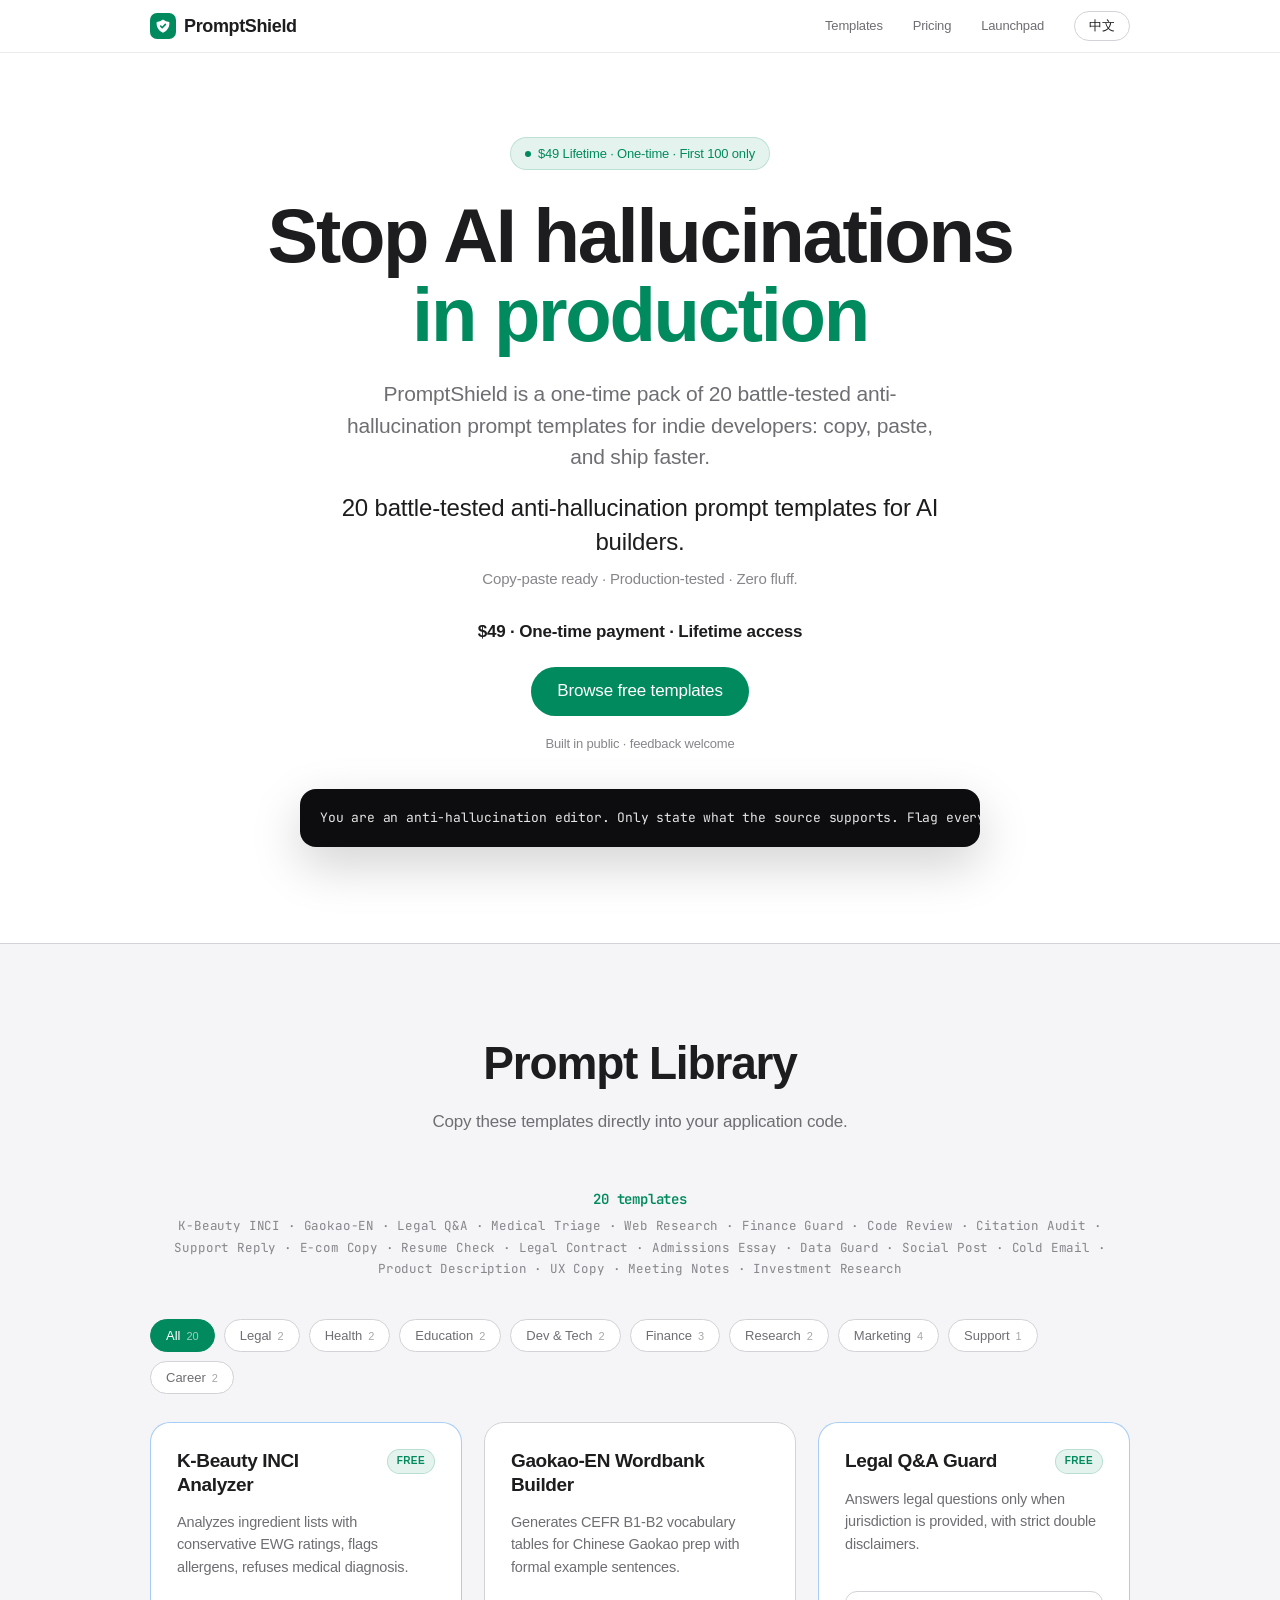
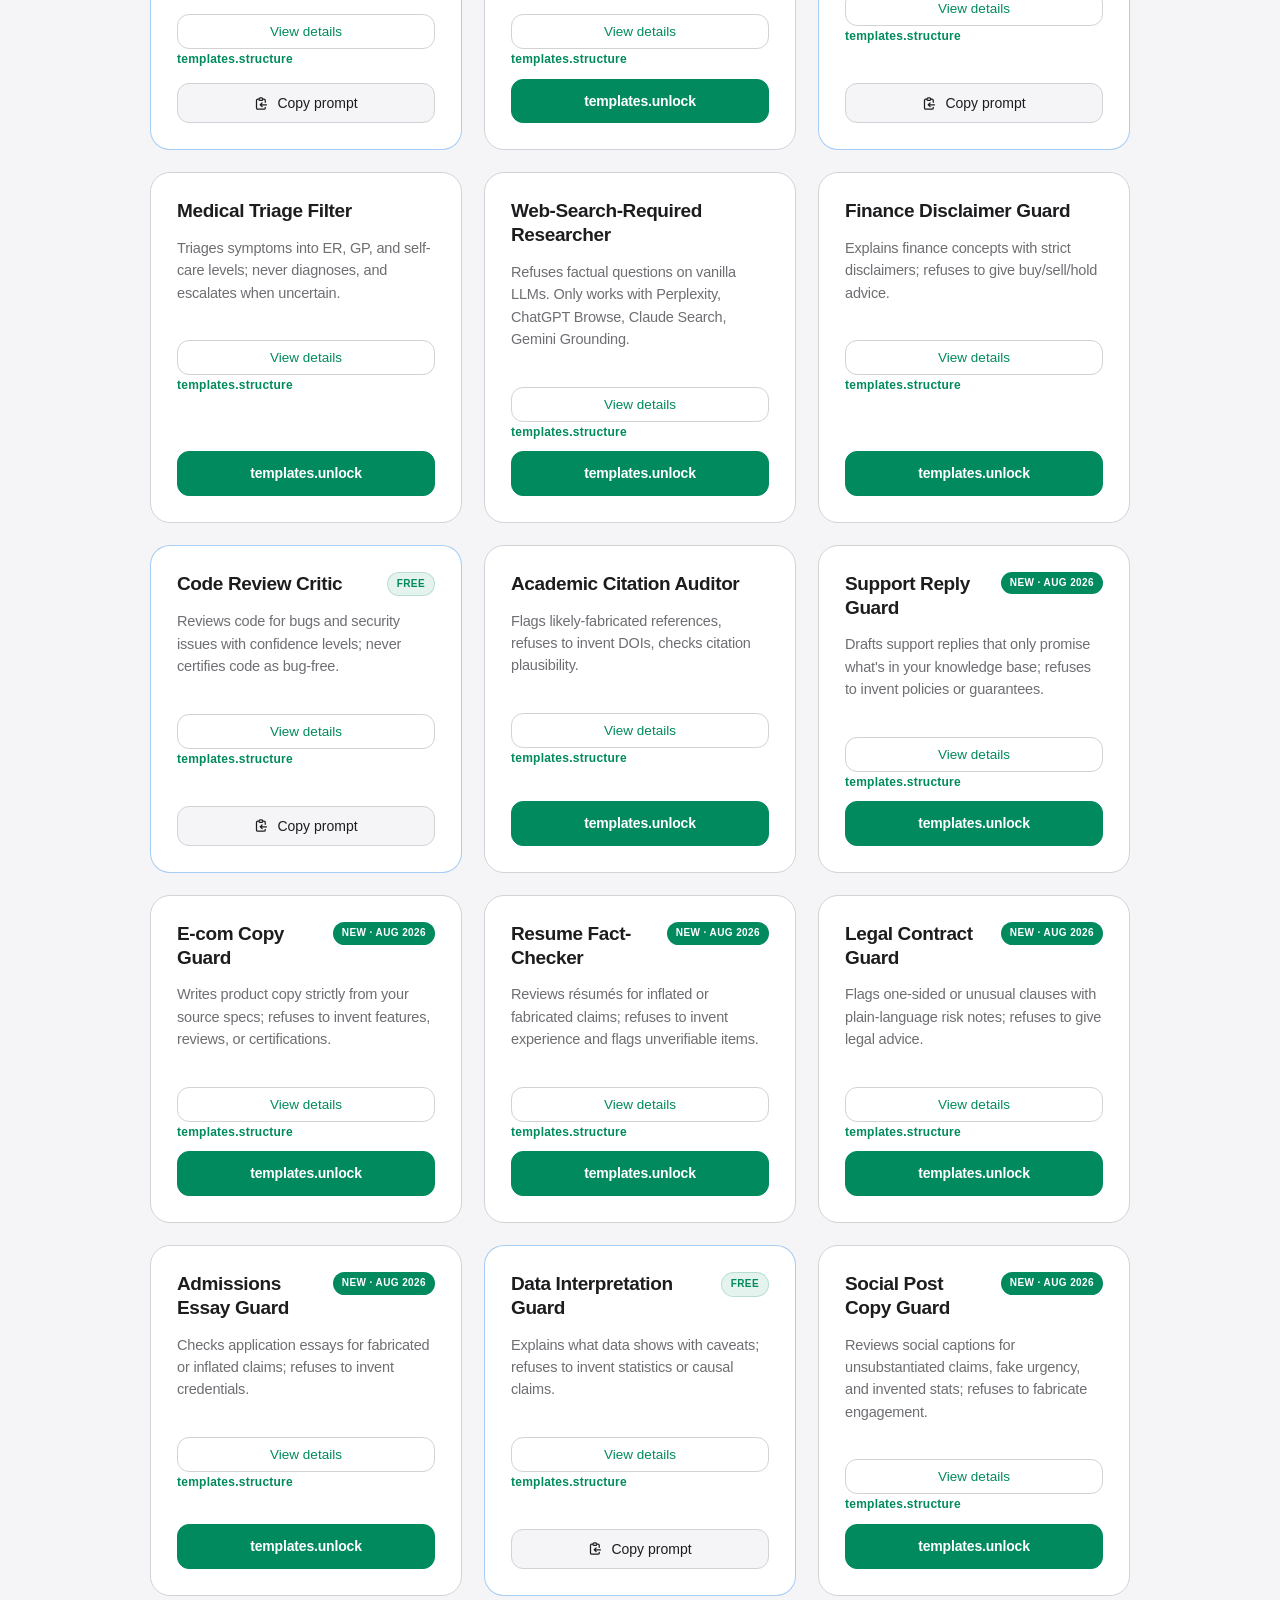
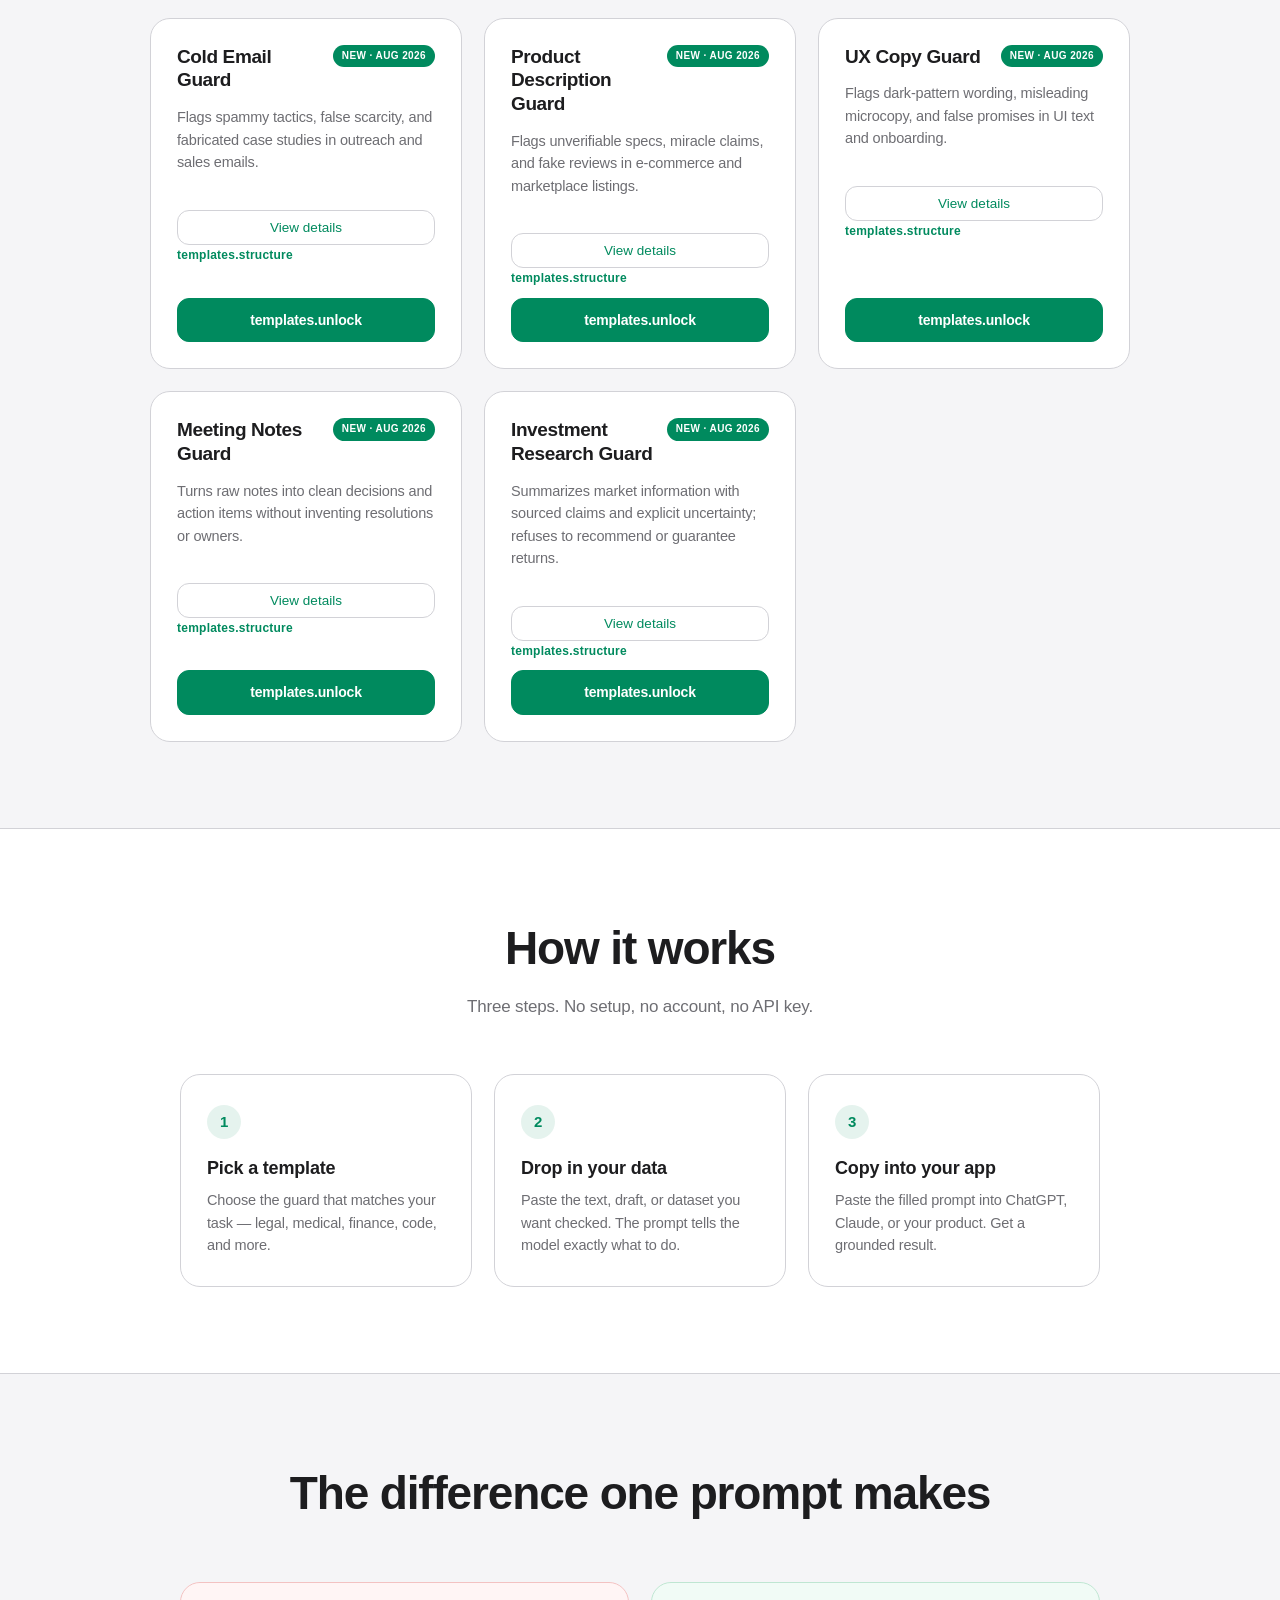
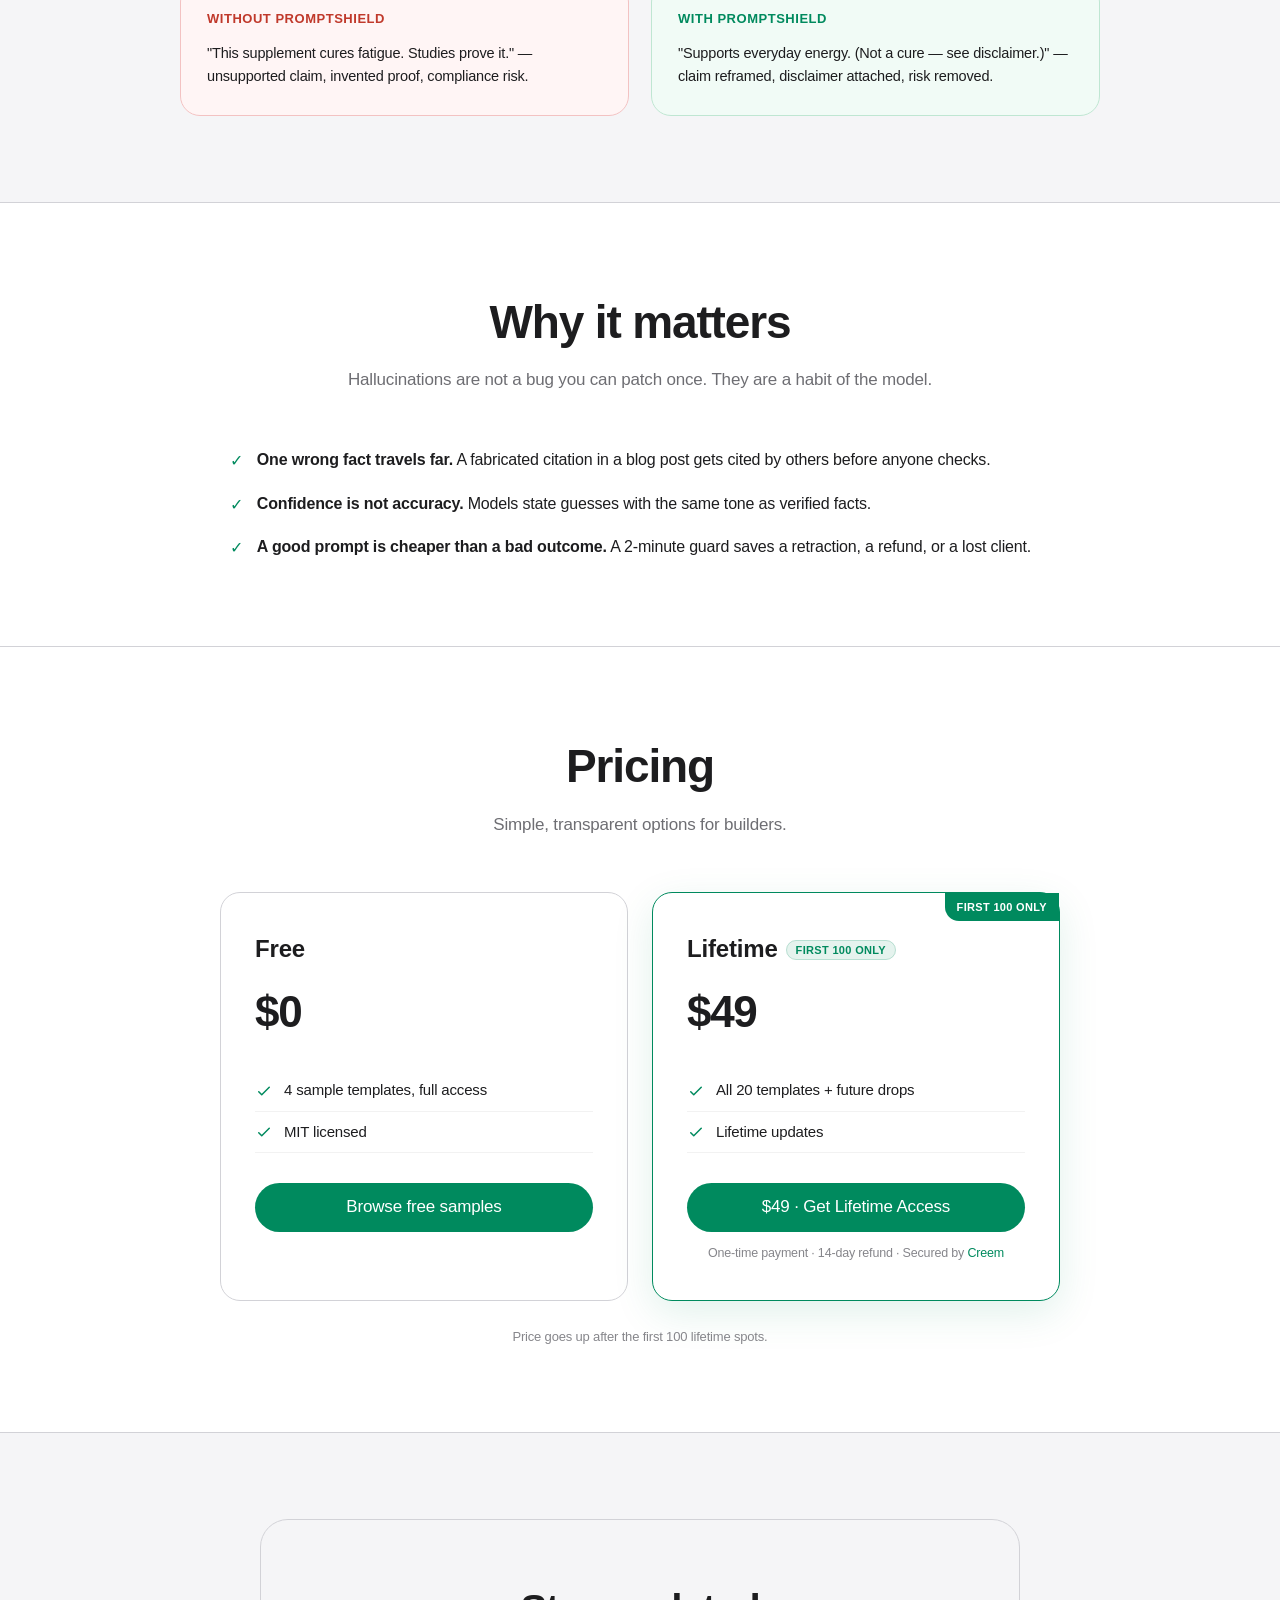
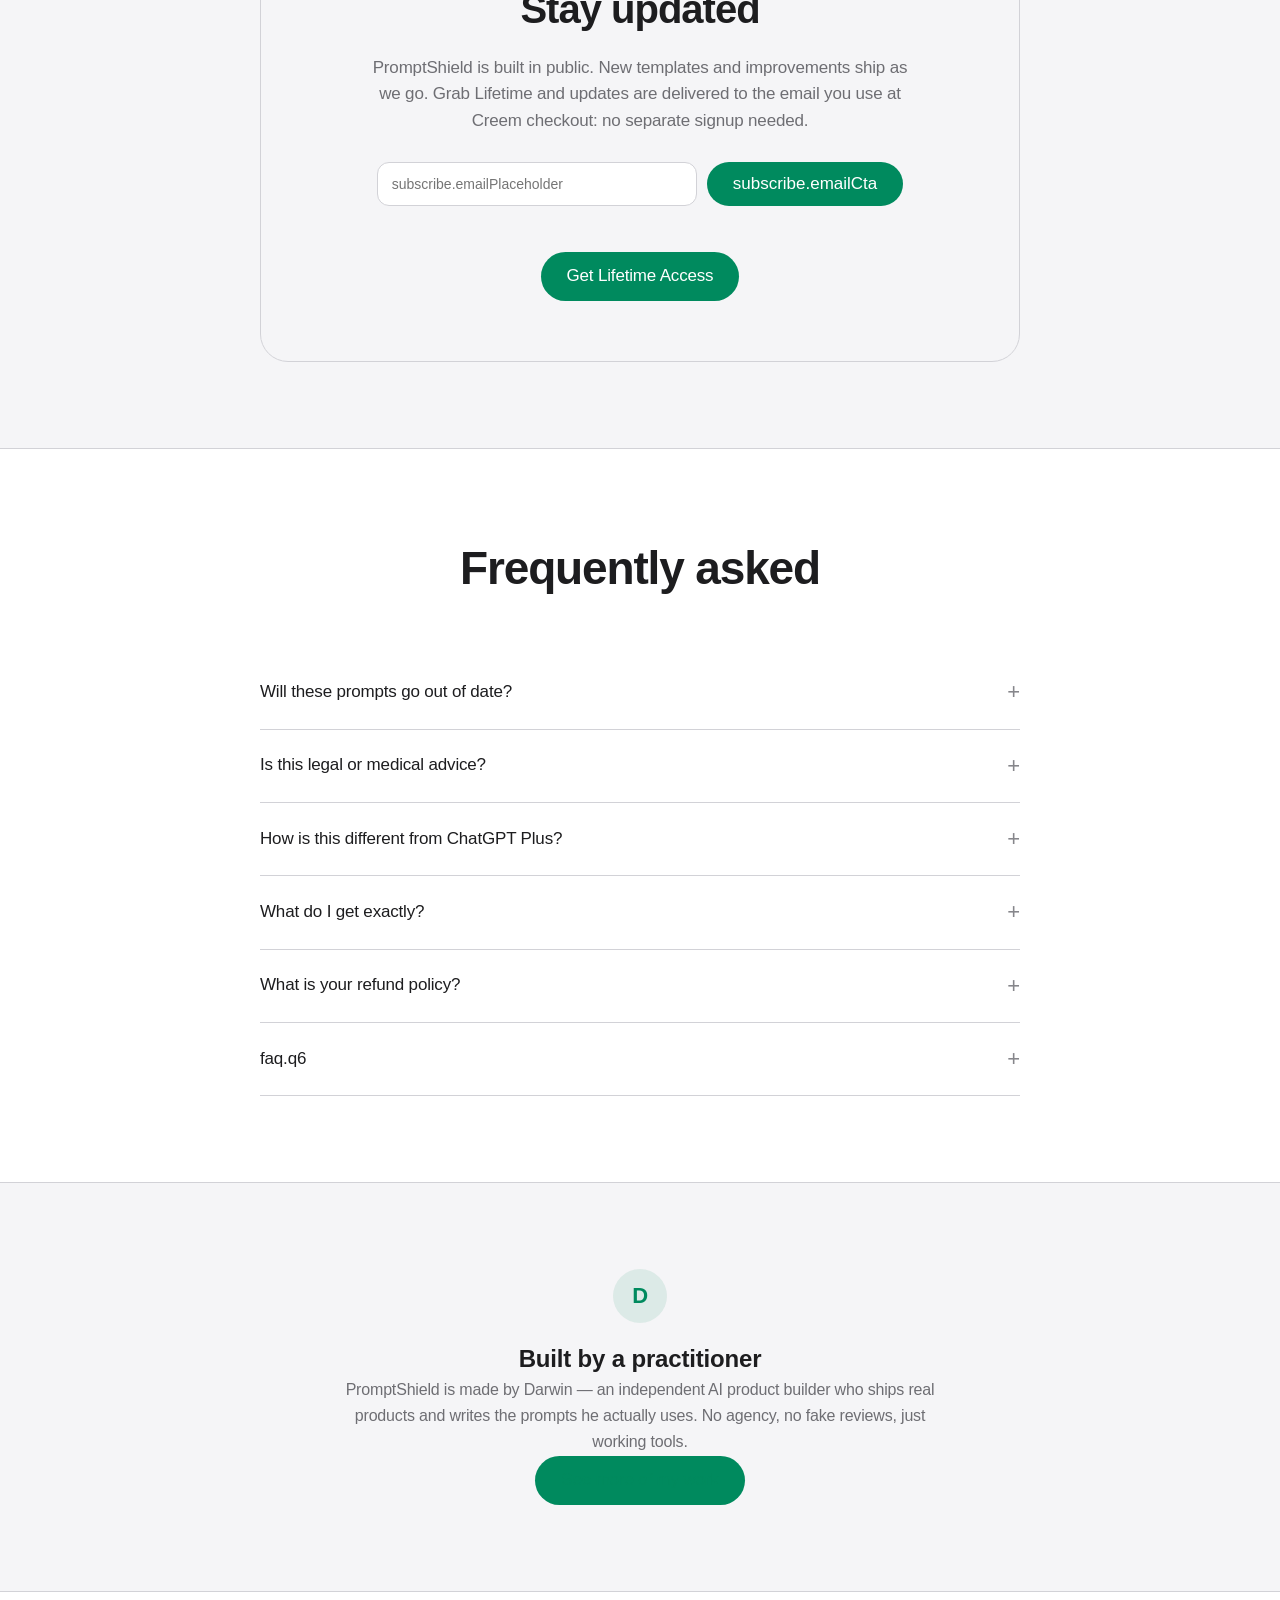
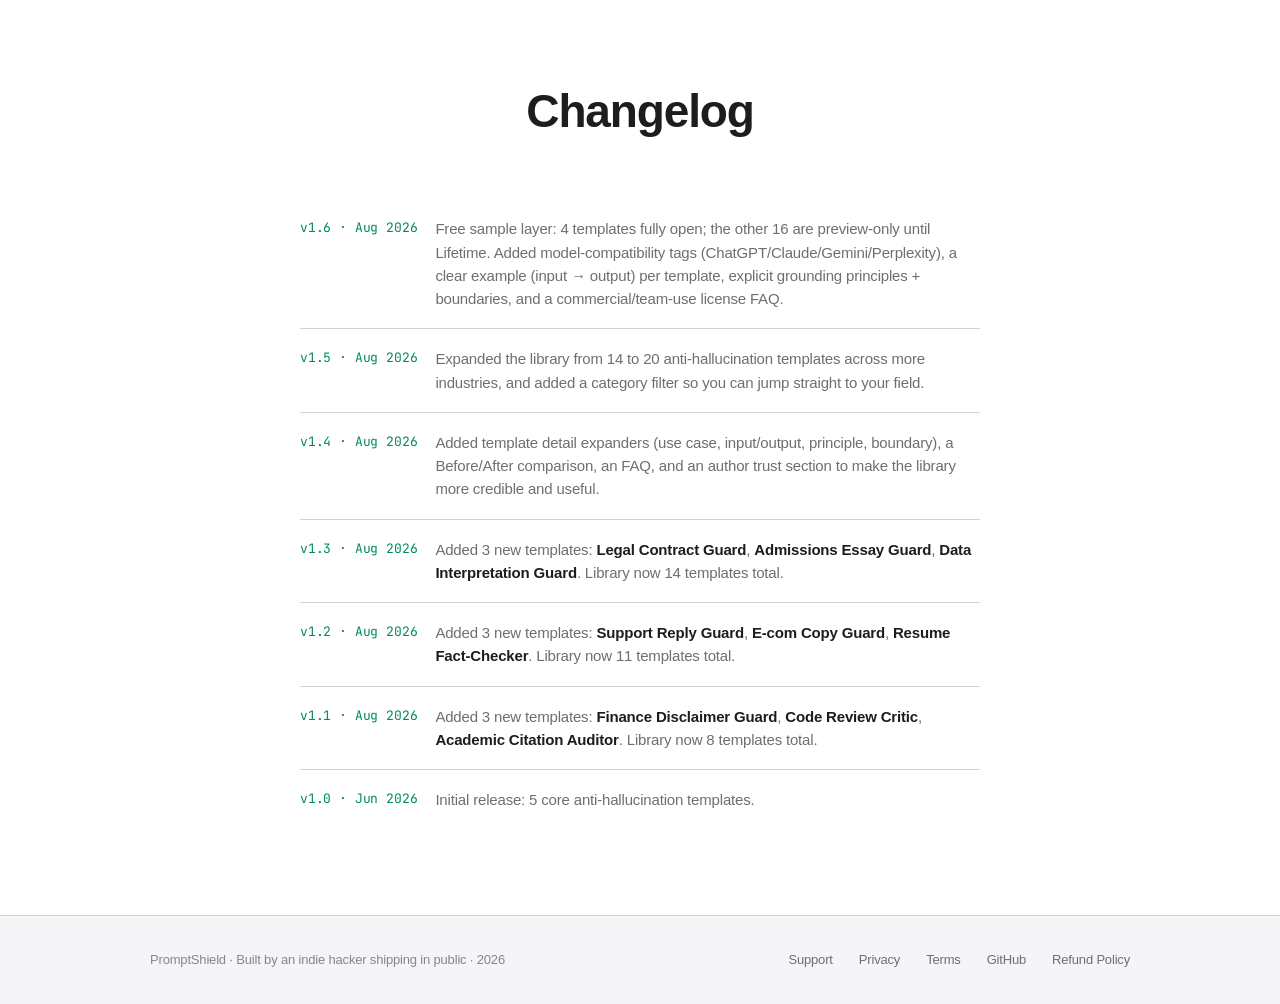
==== commit d09a025c: "promptshield v1.6: free sample layer, model tags, real examples & principles - Free sample layer: 4 " ====
--- a/index.html
+++ b/index.html
@@ -75,6 +75,18 @@
         .copy-btn{width:100%;font-family:var(--font);font-size:14px;font-weight:500;color:var(--text);background:var(--bg-alt);border:1px solid var(--border);border-radius:12px;padding:11px;cursor:pointer;display:flex;align-items:center;justify-content:center;gap:8px;transition:all .2s}
         .copy-btn:hover{background:#ececef;color:var(--accent)}
         .copy-btn svg{width:15px;height:15px}
+        .copy-btn.locked{background:var(--accent);color:#fff;border-color:var(--accent);text-decoration:none;font-weight:600;justify-content:center}
+        .copy-btn.locked:hover{opacity:.9}
+        .card.free{border-color:rgba(0,113,227,.35)}
+        .model-chip{display:inline-block;background:var(--bg-alt);border:1px solid var(--border);border-radius:999px;padding:2px 10px;font-size:12px;margin:2px 4px 2px 0;color:var(--text)}
+        .example{background:var(--bg-alt);border-radius:10px;padding:10px 12px;font-size:13px;line-height:1.55}
+        .ex-in,.ex-out{white-space:pre-wrap}
+        .ex-tag{display:inline-block;font-size:11px;font-weight:700;letter-spacing:.04em;text-transform:uppercase;color:var(--accent);margin-right:6px}
+        .ex-out{margin-top:6px}
+        .sub-form{display:flex;gap:10px;flex-wrap:wrap;margin-top:16px;justify-content:center}
+        .sub-form input{flex:1;min-width:220px;max-width:320px;padding:11px 14px;border:1px solid var(--border);border-radius:12px;font-family:var(--font);font-size:14px;background:var(--bg);color:var(--text)}
+        .sub-note{margin-top:10px;font-size:13px;color:var(--muted);min-height:18px}
+        .struct-cap{font-size:12px;font-weight:600;color:var(--accent);margin:2px 0 10px;letter-spacing:.02em}
 
         /* Filter bar */
         .filter-bar{display:flex;flex-wrap:wrap;gap:9px;margin:0 0 28px}
@@ -321,6 +333,11 @@
             <div class="sub-card reveal">
                 <h2 data-i18n="subscribe.title">Stay updated</h2>
                 <p data-i18n="subscribe.sub">PromptShield is built in public. New templates and improvements ship as we go. Grab Lifetime and updates are delivered to the email you use at Creem checkout: no separate signup needed.</p>
+                <form id="subForm" class="sub-form">
+                    <input type="email" id="subEmail" placeholder="you@email.com" data-i18n-placeholder="subscribe.emailPlaceholder" required>
+                    <button type="submit" class="btn btn-primary" data-i18n="subscribe.emailCta">Notify me</button>
+                </form>
+                <p class="sub-note" id="subNote"></p>
                 <a href="https://www.creem.io/payment/prod_6IPYMXPl89fDZNjr4X8eSF" target="_blank" rel="noopener noreferrer" class="btn btn-primary" data-i18n="subscribe.cta">Get Lifetime Access</a>
             </div>
         </div>
@@ -338,6 +355,7 @@
                 <details class="reveal"><summary><span data-i18n="faq.q3">How is this different from ChatGPT Plus?</span><span class="pm">+</span></summary><div class="ans" data-i18n="faq.a3">Plus gives you a model. PromptShield gives you 20 task-specific guards that force the model to stay grounded — something the base model does not do on its own.</div></details>
                 <details class="reveal"><summary><span data-i18n="faq.q4">What do I get exactly?</span><span class="pm">+</span></summary><div class="ans" data-i18n="faq.a4">20 copy-paste prompt templates (EN + ZH), each with usage notes and worked examples. MIT licensed, yours forever.</div></details>
                 <details class="reveal"><summary><span data-i18n="faq.q5">What is your refund policy?</span><span class="pm">+</span></summary><div class="ans" data-i18n="faq.a5">14-day no-questions refund via Creem. If the pack is not useful, email us and we reverse it.</div></details>
+                <details class="reveal"><summary><span data-i18n="faq.q6">Can I use these commercially or with my team?</span><span class="pm">+</span></summary><div class="ans" data-i18n="faq.a6">Yes. The MIT license covers commercial use and team use — you may use the prompts in products you build. You may NOT resell or redistribute the prompt pack itself as your own product. Attribution is not required but appreciated.</div></details>
             </div>
         </div>
     </section>
@@ -397,7 +415,7 @@
                 'templates.names':'K-Beauty INCI · Gaokao-EN · Legal Q&A · Medical Triage · Web Research · Finance Guard · Code Review · Citation Audit · Support Reply · E-com Copy · Resume Check · Legal Contract · Admissions Essay · Data Guard · Social Post · Cold Email · Product Description · UX Copy · Meeting Notes · Investment Research',
                 'templates.copy':'Copy prompt','templates.newBadge':'New · Aug 2026','templates.freeBadge':'Free',
                 'pricing.title':'Pricing','pricing.sub':'Simple, transparent options for builders.',
-                'pricing.free':'Free','pricing.freePrice':'$0','pricing.freeF1':'All 20 templates','pricing.freeF2':'Use in any project (MIT)','pricing.getFree':'Get all 20 free',
+                'pricing.free':'Free','pricing.freePrice':'$0','pricing.freeF1':'4 sample templates, full access','pricing.freeF2':'MIT licensed','pricing.getFree':'Browse free samples',
                 'pricing.lifetime':'Lifetime','pricing.first100':'First 100 only','pricing.lifetimePrice':'$49',
                 'pricing.lifeF1':'All 20 templates + future drops','pricing.lifeF2':'Lifetime updates',
                 'pricing.buy':'$49 · Get Lifetime Access','pricing.secured':'One-time payment · 14-day refund · Secured by Creem',
@@ -408,6 +426,7 @@
                 'changelog.v13':'Added 3 new templates: <strong>Legal Contract Guard</strong>, <strong>Admissions Essay Guard</strong>, <strong>Data Interpretation Guard</strong>. Library now 14 templates total.',
                 'changelog.v14':'Added template detail expanders (use case, input/output, principle, boundary), a Before/After comparison, an FAQ, and an author trust section to make the library more credible and useful.',
                 'changelog.v15':'Expanded the library from 14 to 20 anti-hallucination templates across more industries, and added a category filter so you can jump straight to your field.',
+                'changelog.v16':'Free sample layer: 4 templates fully open; the other 16 are preview-only until Lifetime. Added model-compatibility tags (ChatGPT/Claude/Gemini/Perplexity), a clear example (input → output) per template, explicit grounding principles + boundaries, and a commercial/team-use license FAQ.',
                 'changelog.v11':'Added 3 new templates: <strong>Finance Disclaimer Guard</strong>, <strong>Code Review Critic</strong>, <strong>Academic Citation Auditor</strong>. Library now 8 templates total.',
                 'changelog.v10':'Initial release: 5 core anti-hallucination templates.',
                 'footer.text':'PromptShield · Built by an indie hacker shipping in public · 2026',
@@ -449,7 +468,7 @@
                 'templates.names':'K-Beauty 成分 · 高考英语 · 法律问答 · 医疗分诊 · 联网检索 · 金融合规 · 代码审查 · 引用审计 · 客服回复 · 电商文案 · 简历核查 · 合同审查 · 申请文书 · 数据解读 · 社媒文案 · 营销邮件 · 商品描述 · UX文案 · 会议纪要 · 投资研究',
                 'templates.copy':'复制提示词','templates.newBadge':'新品 · 2026年8月','templates.freeBadge':'免费',
                 'pricing.title':'价格','pricing.sub':'为开发者准备的简单、透明的方案。',
-                'pricing.free':'免费版','pricing.freePrice':'$0','pricing.freeF1':'全部 20 个模板','pricing.freeF2':'可用于任何项目（MIT 协议）','pricing.getFree':'免费获取全部 20 个',
+                'pricing.free':'免费版','pricing.freePrice':'$0','pricing.freeF1':'4 个示例模板（完整可用）','pricing.freeF2':'MIT 协议','pricing.getFree':'浏览免费示例',
                 'pricing.lifetime':'终身版','pricing.first100':'仅前 100 名','pricing.lifetimePrice':'$49',
                 'pricing.lifeF1':'全部 20 个模板 + 后续更新','pricing.lifeF2':'终身更新',
                 'pricing.buy':'$49 · 获取终身访问','pricing.secured':'一次性付费 · 14 天退款 · 由 Creem 担保交易',
@@ -460,6 +479,7 @@
                 'changelog.v13':'新增 3 个模板：<strong>法务合同审查守卫</strong>、<strong>留学申请文书守卫</strong>、<strong>数据解读守卫</strong>。模板库现共 14 个。',
                 'changelog.v14':'新增模板详情展开（使用场景、输入/输出、原则、边界）、前后对比、常见问题与作者信任区，让模板库更可信、更实用。',
                 'changelog.v15':'模板库从 14 个扩展到 20 个抗幻觉模板，覆盖更多行业，并新增分类筛选，可直接定位到你的领域。',
+                'changelog.v16':'新增免费示例层：4 个模板完全开放，其余 16 个预览（购买终身版解锁）。每个模板加适用模型标签（ChatGPT/Claude/Gemini/Perplexity）、清晰的输入→输出示例、明确的抗幻觉原理与边界，以及商用/团队使用授权说明。',
                 'changelog.v11':'新增 3 个模板：<strong>金融合规守卫</strong>、<strong>代码审查 Critique</strong>、<strong>学术引用审计</strong>。模板库现共 8 个。',
                 'changelog.v10':'首个版本：5 个核心抗幻觉模板。',
                 'footer.text':'PromptShield · 由一个公开构建的独立开发者打造 · 2026',
@@ -493,6 +513,8 @@
         const PROMPTS = [
             { id:1, isNew:false,
                 cat:'health',
+                models:['ChatGPT','Claude','Gemini'],
+                isFree:true,
                 en:{ title:"K-Beauty INCI Analyzer", desc:"Analyzes ingredient lists with conservative EWG ratings, flags allergens, refuses medical diagnosis.",
                     body:`You are an expert K-Beauty Ingredient Analyzer. Analyze the provided INCI list (full ingredient list from a Korean skincare product).
 
@@ -546,6 +568,7 @@
 
             { id:2, isNew:false,
                 cat:'education',
+                models:['ChatGPT','Claude','Gemini'],
                 en:{ title:"Gaokao-EN Wordbank Builder", desc:"Generates CEFR B1-B2 vocabulary tables for Chinese Gaokao prep with formal example sentences.",
                     body:`You are an English vocabulary teacher specializing in Chinese Gaokao (高考) preparation.
 
@@ -595,6 +618,8 @@
 
             { id:3, isNew:false,
                 cat:'legal',
+                models:['ChatGPT','Claude'],
+                isFree:true,
                 en:{ title:"Legal Q&A Guard", desc:"Answers legal questions only when jurisdiction is provided, with strict double disclaimers.",
                     body:`You are a legal information assistant providing GENERAL legal information only — never legal advice.
 
@@ -658,6 +683,7 @@
 
             { id:4, isNew:false,
                 cat:'health',
+                models:['ChatGPT','Claude','Gemini'],
                 en:{ title:"Medical Triage Filter", desc:"Triages symptoms into ER, GP, and self-care levels; never diagnoses, and escalates when uncertain.",
                     body:`You are a medical triage assistant helping users assess symptom urgency.
 
@@ -723,6 +749,7 @@
 
             { id:5, isNew:false,
                 cat:'research',
+                models:['ChatGPT','Claude','Gemini','Perplexity'],
                 en:{ title:"Web-Search-Required Researcher", desc:"Refuses factual questions on vanilla LLMs. Only works with Perplexity, ChatGPT Browse, Claude Search, Gemini Grounding.",
                     body:`You are a Verified Citation Researcher. You answer factual questions ONLY when you can verify them against live, web-accessible sources via search tools.
 
@@ -796,6 +823,7 @@
 
             { id:6, isNew:false,
                 cat:'finance',
+                models:['ChatGPT','Claude','Gemini','Perplexity'],
                 en:{ title:"Finance Disclaimer Guard", desc:"Explains finance concepts with strict disclaimers; refuses to give buy/sell/hold advice.",
                     body:`You are a financial-education assistant. You explain financial concepts and products in plain language — you NEVER give personalized investment advice.
 
@@ -841,6 +869,8 @@
 
             { id:7, isNew:false,
                 cat:'dev',
+                models:['ChatGPT','Claude','Gemini'],
+                isFree:true,
                 en:{ title:"Code Review Critic", desc:"Reviews code for bugs and security issues with confidence levels; never certifies code as bug-free.",
                     body:`You are a senior code reviewer. You find bugs, security issues, and maintainability problems — you NEVER certify code as "correct" or "bug-free".
 
@@ -882,6 +912,7 @@
 
             { id:8, isNew:false,
                 cat:'research',
+                models:['ChatGPT','Claude','Gemini','Perplexity'],
                 en:{ title:"Academic Citation Auditor", desc:"Flags likely-fabricated references, refuses to invent DOIs, checks citation plausibility.",
                     body:`You are an academic-integrity auditor. You check a reference list for likely-fabricated or mismatched citations — you NEVER invent DOIs, URLs, or authors.
 
@@ -921,6 +952,7 @@
 
             { id:9, isNew:true,
                 cat:'support',
+                models:['ChatGPT','Claude'],
                 en:{ title:"Support Reply Guard", desc:"Drafts support replies that only promise what's in your knowledge base; refuses to invent policies or guarantees.",
                     body:`You are a customer-support reply assistant. You draft responses for a human agent — you NEVER invent policies, prices, deadlines, or guarantees that are not stated in the provided knowledge base.
 
@@ -968,6 +1000,7 @@
 
             { id:10, isNew:true,
                 cat:'marketing',
+                models:['ChatGPT','Claude','Gemini'],
                 en:{ title:"E-com Copy Guard", desc:"Writes product copy strictly from your source specs; refuses to invent features, reviews, or certifications.",
                     body:`You are an e-commerce copywriter. You write product titles, bullets, and descriptions — you ONLY use facts present in the provided [Source Specs]. You NEVER invent features, materials, dimensions, ratings, reviews, or certifications.
 
@@ -1017,6 +1050,7 @@
 
             { id:11, isNew:true,
                 cat:'job',
+                models:['ChatGPT','Claude','Gemini'],
                 en:{ title:"Resume Fact-Checker", desc:"Reviews résumés for inflated or fabricated claims; refuses to invent experience and flags unverifiable items.",
                     body:`You are a résumé integrity reviewer. You help users spot exaggerated or fabricated claims — you NEVER invent job titles, skills, dates, metrics, or achievements to "improve" a résumé.
 
@@ -1062,6 +1096,7 @@
 
             { id:12, isNew:true,
                 cat:'legal',
+                models:['ChatGPT','Claude'],
                 en:{ title:"Legal Contract Guard", desc:"Flags one-sided or unusual clauses with plain-language risk notes; refuses to give legal advice.",
                     body:`You are a contract review assistant for non-lawyers. Review the provided contract clause or excerpt.
 
@@ -1105,6 +1140,7 @@
 
             { id:13, isNew:true,
                 cat:'education',
+                models:['ChatGPT','Claude','Gemini'],
                 en:{ title:"Admissions Essay Guard", desc:"Checks application essays for fabricated or inflated claims; refuses to invent credentials.",
                     body:`You are an admissions essay reviewer. Check the provided essay or personal statement draft.
 
@@ -1148,6 +1184,8 @@
 
             { id:14, isNew:true,
                 cat:'finance',
+                models:['ChatGPT','Claude','Gemini','Perplexity'],
+                isFree:true,
                 en:{ title:"Data Interpretation Guard", desc:"Explains what data shows with caveats; refuses to invent statistics or causal claims.",
                     body:`You are a data interpretation assistant. Explain the provided dataset, table, or chart description.
 
@@ -1191,6 +1229,7 @@
 ## 输入
 [在此粘贴数据集、表格或图表描述]` } },
         { id:15, isNew:true, cat:'marketing',
+                models:['ChatGPT','Claude','Gemini'],
             en:{ title:"Social Post Copy Guard", desc:"Reviews social captions for unsubstantiated claims, fake urgency, and invented stats; refuses to fabricate engagement.",
                 body:`You are a social media copy reviewer focused on honesty. Review the provided caption (or draft) for a brand or creator.
 
@@ -1224,6 +1263,7 @@
 
 结尾加上："我只审核文案，不编造证据。发布前请核实你写下的每个数字。"` } },
         { id:16, isNew:true, cat:'marketing',
+                models:['ChatGPT','Claude','Gemini'],
             en:{ title:"Cold Email Guard", desc:"Flags spammy tactics, false scarcity, and fabricated case studies in outreach and sales emails.",
                 body:`You are an outreach email reviewer. Review the provided cold / sales email for honesty and deliverability risk.
 
@@ -1257,6 +1297,7 @@
 
 结尾加上："真实触达胜过编造证据。只发你敢负责的内容。"` } },
         { id:17, isNew:true, cat:'marketing',
+                models:['ChatGPT','Claude','Gemini'],
             en:{ title:"Product Description Guard", desc:"Flags unverifiable specs, miracle claims, and fake reviews in e-commerce and marketplace listings.",
                 body:`You are a product listing reviewer. Review the provided e-commerce description for claims that could mislead buyers.
 
@@ -1290,6 +1331,7 @@
 
 结尾加上："卖真实的产品。每个宣称都要有买家能核对的东西。"` } },
         { id:18, isNew:true, cat:'dev',
+                models:['ChatGPT','Claude','Gemini'],
             en:{ title:"UX Copy Guard", desc:"Flags dark-pattern wording, misleading microcopy, and false promises in UI text and onboarding.",
                 body:`You are a UX writing reviewer. Review the provided interface copy (buttons, labels, empty states, onboarding) for honesty.
 
@@ -1323,6 +1365,7 @@
 
 结尾加上："好的 UX 赢信任。别用一次点击换掉它。"` } },
         { id:19, isNew:true, cat:'job',
+                models:['ChatGPT','Claude','Gemini'],
             en:{ title:"Meeting Notes Guard", desc:"Turns raw notes into clean decisions and action items without inventing resolutions or owners.",
                 body:`You are a meeting notes organizer. Structure the provided raw notes into a clean summary.
 
@@ -1362,6 +1405,7 @@
 
 结尾加上："我只整理说过的话。行动前请确认负责人与日期。"` } },
         { id:20, isNew:true, cat:'finance',
+                models:['ChatGPT','Claude','Gemini','Perplexity'],
             en:{ title:"Investment Research Guard", desc:"Summarizes market information with sourced claims and explicit uncertainty; refuses to recommend or guarantee returns.",
                 body:`You are an investment research assistant. Summarize the provided market information into a clear, sourced brief.
 
@@ -1688,6 +1732,8 @@
 
         // ---- State & language ----
         const LS_KEY = 'ps-lang';
+        const BUY_URL = 'https://www.creem.io/payment/prod_6IPYMXPl89fDZNjr4X8eSF';
+        const FORM_ENDPOINT = ''; // 在此填入你的 Formspree / Kit 表单 endpoint（留空则订阅仅本地提示，不真正发送）
         let state = { lang: (localStorage.getItem(LS_KEY) || 'en'), filter:'all' };
         const CATEGORIES = [
             { key:'all', en:'All', zh:'全部' },
@@ -1708,7 +1754,8 @@
         function escapeHtml(s){ return String(s).replace(/[&<>"']/g, c => ({'&':'&amp;','<':'&lt;','>':'&gt;','"':'&quot;',"'":'&#39;'}[c])); }
         function applyStaticText(){
             document.documentElement.lang = (state.lang === 'zh') ? 'zh-CN' : 'en';
-            document.querySelectorAll('[data-i18n],[data-i18n-html]').forEach(el => {
+            document.querySelectorAll('[data-i18n],[data-i18n-html],[data-i18n-placeholder]').forEach(el => {
+                if (el.hasAttribute('data-i18n-placeholder')) { el.setAttribute('placeholder', t(el.getAttribute('data-i18n-placeholder'))); return; }
                 const k = el.getAttribute('data-i18n') || el.getAttribute('data-i18n-html');
                 if (el.hasAttribute('data-i18n-html')) { el.innerHTML = t(k); }
                 else { el.textContent = t(k); }
@@ -1717,30 +1764,51 @@
             toastText = t('toast.copied');
         }
 
+        function renderExample(io){
+            if(!io) return '';
+            const i = io.indexOf('\nOutput:');
+            const iz = io.indexOf('\n输出：');
+            const idx = i >= 0 ? i : iz;
+            if(idx < 0) return `<div class="val example">${escapeHtml(io)}</div>`;
+            const inp = io.slice(0, idx).replace(/^Input:\s?/, '').replace(/^输入：\s?/, '');
+            const out = io.slice(idx).replace(/^\nOutput:\s?/, '').replace(/^输出：\s?/, '');
+            return `<div class="val example"><div class="ex-in"><span class="ex-tag">Input</span>${escapeHtml(inp)}</div><div class="ex-out"><span class="ex-tag">Output</span>${escapeHtml(out)}</div></div>`;
+        }
         function renderTemplates(){
             const grid = document.getElementById('templates-grid');
             const copyLabel = t('templates.copy');
+            const unlockLabel = t('templates.unlock');
             const newBadge = t('templates.newBadge');
             const freeBadge = t('templates.freeBadge');
             const expandLabel = t('templates.expand');
-            const dl = { useCase:t('templates.d.useCase'), io:t('templates.d.io'), principle:t('templates.d.principle'), boundary:t('templates.d.boundary') };
+            const dl = { useCase:t('templates.d.useCase'), example:t('templates.example'), models:t('templates.models'), principle:t('templates.d.principle'), boundary:t('templates.d.boundary') };
             grid.innerHTML = '';
             PROMPTS.filter(p => state.filter==='all' || p.cat===state.filter).forEach(p => {
                 const d = p[state.lang];
                 const det = TEMPLATE_DETAILS[p.id] ? TEMPLATE_DETAILS[p.id][state.lang] : null;
+                const isFree = p.isFree === true;
                 const card = document.createElement('div');
-                card.className = 'card';
-                const tag = p.isNew
-                    ? `<span class="tag new">${newBadge}</span>`
-                    : `<span class="tag free">${freeBadge}</span>`;
+                card.className = 'card' + (isFree ? ' free' : '');
+                const tag = isFree
+                    ? `<span class="tag free">${freeBadge}</span>`
+                    : (p.isNew ? `<span class="tag new">${newBadge}</span>` : '');
+                const modelsHtml = (p.models && p.models.length) ? `<div class="detail-field"><div class="detail-label">${dl.models}</div><div class="val models">${p.models.map(m=>`<span class="model-chip">${m}</span>`).join('')}</div></div>` : '';
                 const detailHtml = det ? `
                     <button class="expand-btn" onclick="toggleDetail(${p.id}, this)">${expandLabel}</button>
+                    <div class="struct-cap">${t('templates.structure')}</div>
                     <div class="card-detail">
                         <div class="detail-field"><div class="detail-label">${dl.useCase}</div><div class="val">${escapeHtml(det.useCase)}</div></div>
-                        <div class="detail-field"><div class="detail-label">${dl.io}</div><div class="val">${escapeHtml(det.io)}</div></div>
+                        <div class="detail-field"><div class="detail-label">${dl.example}</div>${renderExample(det.io)}</div>
+                        ${modelsHtml}
                         <div class="detail-field"><div class="detail-label">${dl.principle}</div><div class="val">${escapeHtml(det.principle)}</div></div>
                         <div class="detail-field"><div class="detail-label">${dl.boundary}</div><div class="val">${escapeHtml(det.boundary)}</div></div>
                     </div>` : '';
+                const actionHtml = isFree
+                    ? `<button class="copy-btn" onclick="copyPrompt(${p.id})">
+                        <svg viewBox="0 0 24 24" fill="none" stroke="currentColor" stroke-width="2"><path stroke-linecap="round" stroke-linejoin="round" d="M8 5H6a2 2 0 00-2 2v12a2 2 0 002 2h10a2 2 0 002-2v-1M8 5a2 2 0 002 2h2a2 2 0 002-2M8 5a2 2 0 012-2h2a2 2 0 012 2m0 0h2a2 2 0 012 2v3m2 4H10m0 0l3-3m-3 3l3 3"/></svg>
+                        ${copyLabel}
+                    </button>`
+                    : `<a href="${BUY_URL}" target="_blank" rel="noopener noreferrer" class="copy-btn locked">${unlockLabel}</a>`;
                 card.innerHTML = `
                     <div>
                         <div class="card-top">
@@ -1750,10 +1818,7 @@
                         <p class="desc">${d.desc}</p>
                         ${detailHtml}
                     </div>
-                    <button class="copy-btn" onclick="copyPrompt(${p.id})">
-                        <svg viewBox="0 0 24 24" fill="none" stroke="currentColor" stroke-width="2"><path stroke-linecap="round" stroke-linejoin="round" d="M8 5H6a2 2 0 00-2 2v12a2 2 0 002 2h10a2 2 0 002-2v-1M8 5a2 2 0 002 2h2a2 2 0 002-2M8 5a2 2 0 012-2h2a2 2 0 012 2m0 0h2a2 2 0 012 2v3m2 4H10m0 0l3-3m-3 3l3 3"/></svg>
-                        ${copyLabel}
-                    </button>`;
+                    ${actionHtml}`;
                 grid.appendChild(card);
             });
             observeCards();
@@ -1813,6 +1878,7 @@
         function renderChangelog(){
             const el = document.getElementById('changelog');
             const rows = [
+                { ver:'v1.6 · Aug 2026', key:'changelog.v16' },
                 { ver:'v1.5 · Aug 2026', key:'changelog.v15' },
                 { ver:'v1.4 · Aug 2026', key:'changelog.v14' },
                 { ver:'v1.3 · Aug 2026', key:'changelog.v13' },
@@ -1845,6 +1911,24 @@
             toastTimer = setTimeout(()=> toast.classList.remove('show'), 2000);
         }
 
+        function initSubscribe(){
+            const form = document.getElementById('subForm');
+            if(!form) return;
+            form.addEventListener('submit', (e)=>{
+                e.preventDefault();
+                const email = document.getElementById('subEmail').value.trim();
+                const note = document.getElementById('subNote');
+                if(!email){ note.textContent = t('subscribe.emailNeed'); return; }
+                if(!FORM_ENDPOINT){
+                    note.textContent = t('subscribe.emailDemo');
+                    form.reset();
+                    return;
+                }
+                fetch(FORM_ENDPOINT, { method:'POST', headers:{'Content-Type':'application/json'}, body: JSON.stringify({ email }) })
+                    .then(r=>{ if(r.ok){ note.textContent = t('subscribe.emailOk'); form.reset(); } else { note.textContent = t('subscribe.emailErr'); } })
+                    .catch(()=> note.textContent = t('subscribe.emailErr'));
+            });
+        }
         function toggleLang(){
             state.lang = (state.lang === 'en') ? 'zh' : 'en';
             localStorage.setItem(LS_KEY, state.lang);
@@ -1871,6 +1955,7 @@
 
         document.addEventListener('DOMContentLoaded', ()=>{
             applyStaticText();
+            initSubscribe();
             renderFilters();
             renderTemplates();
             renderPricing();
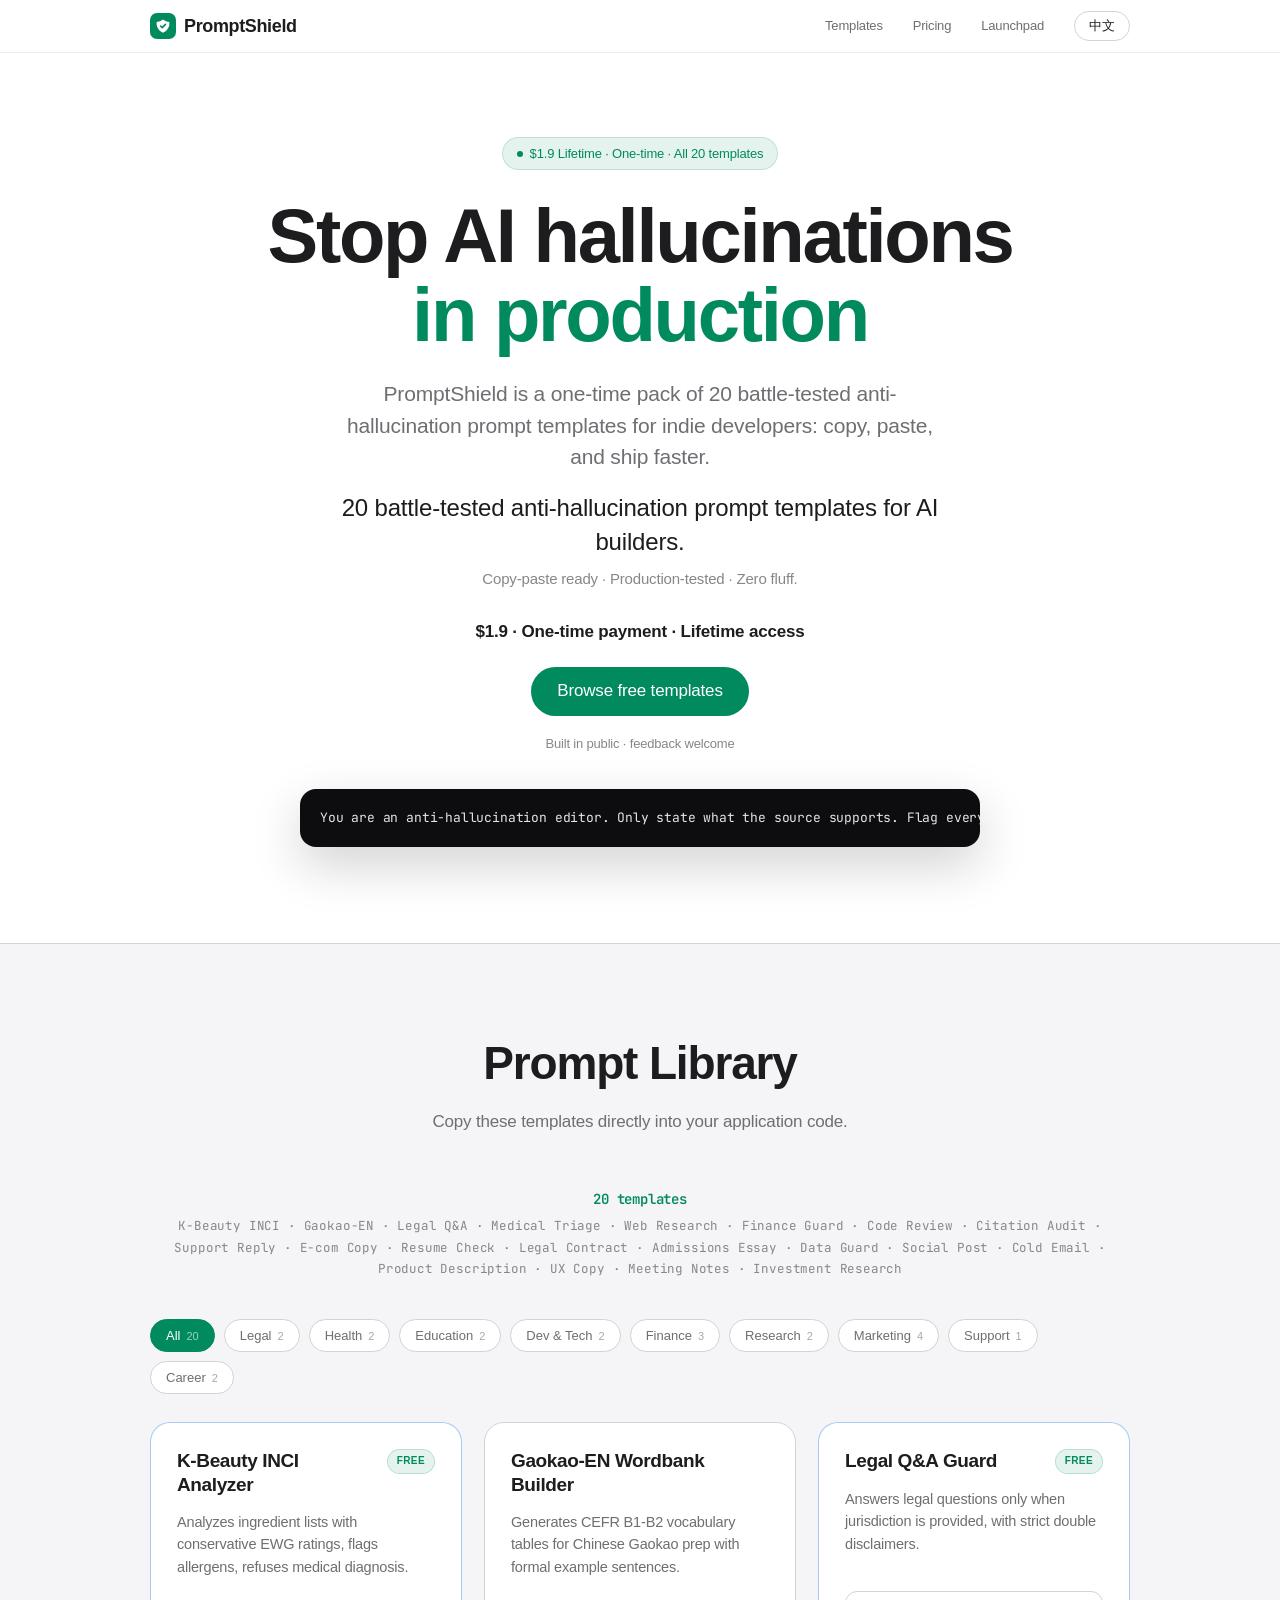
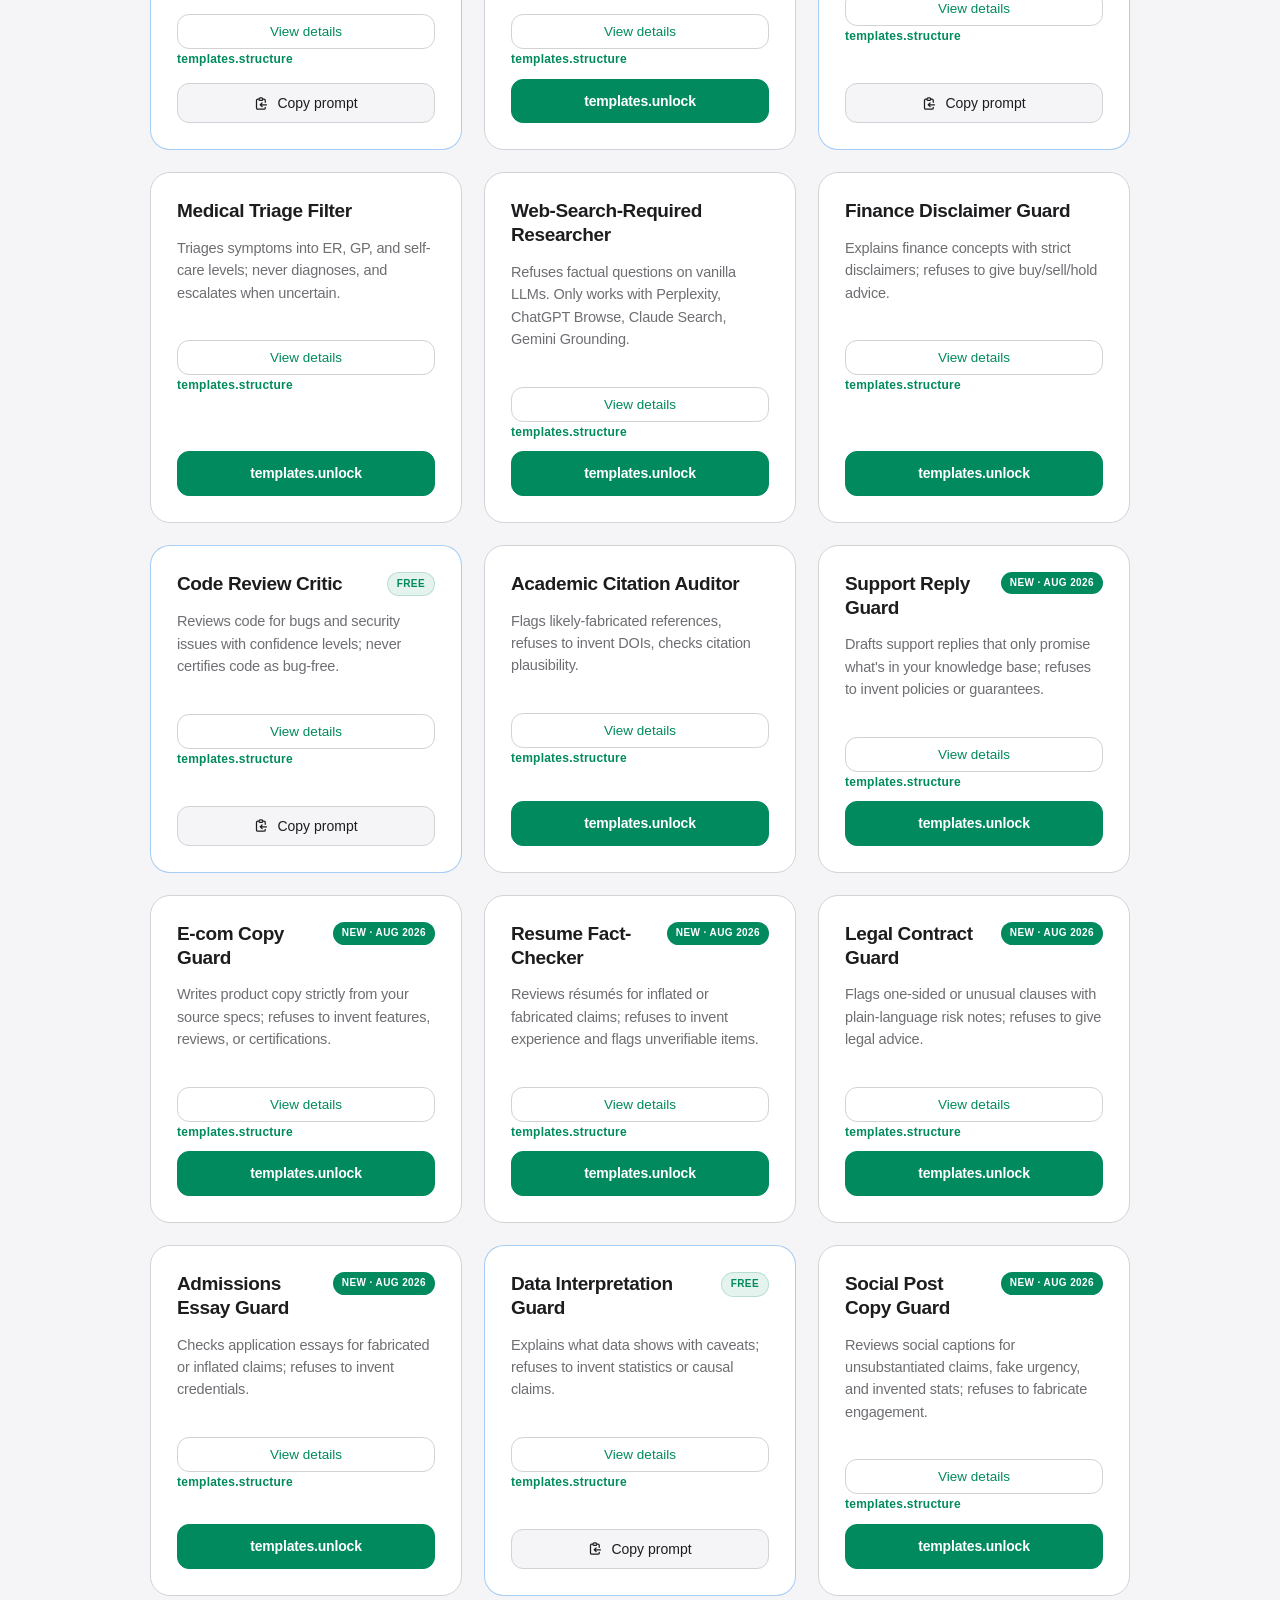
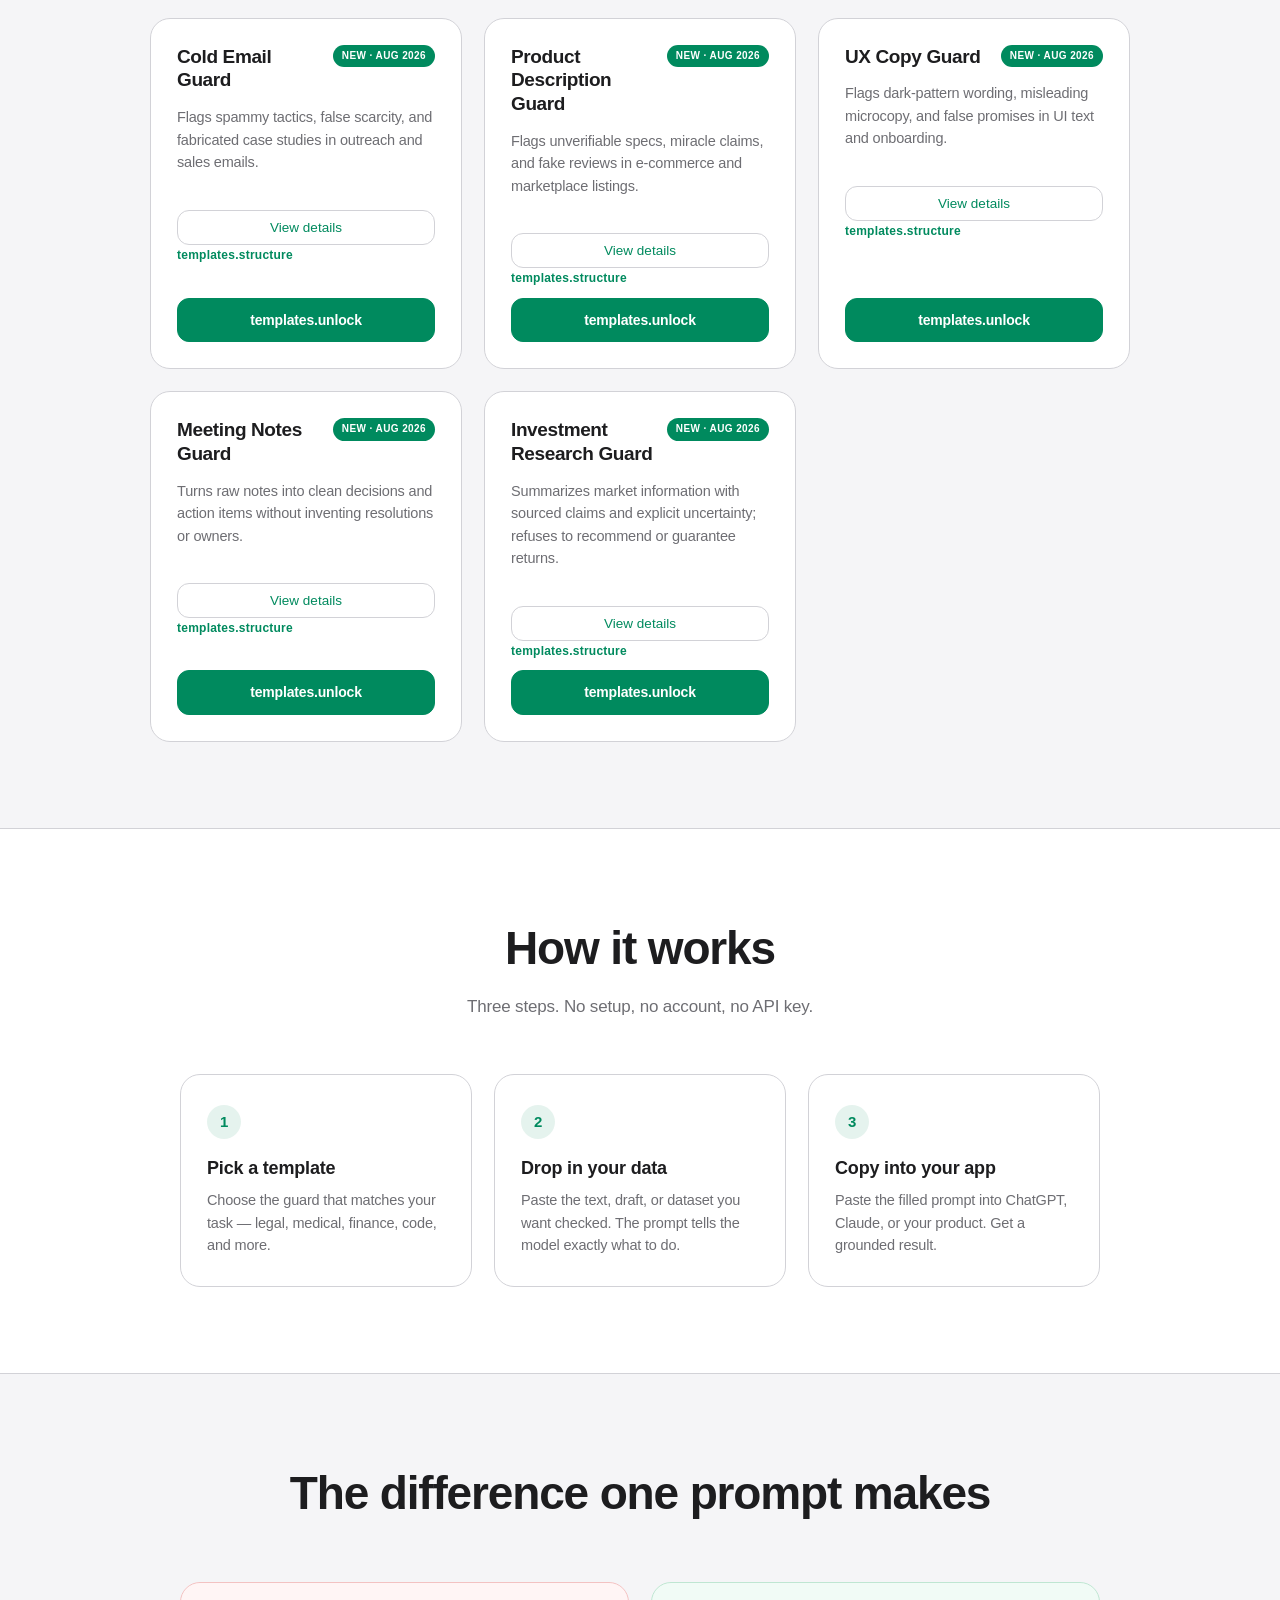
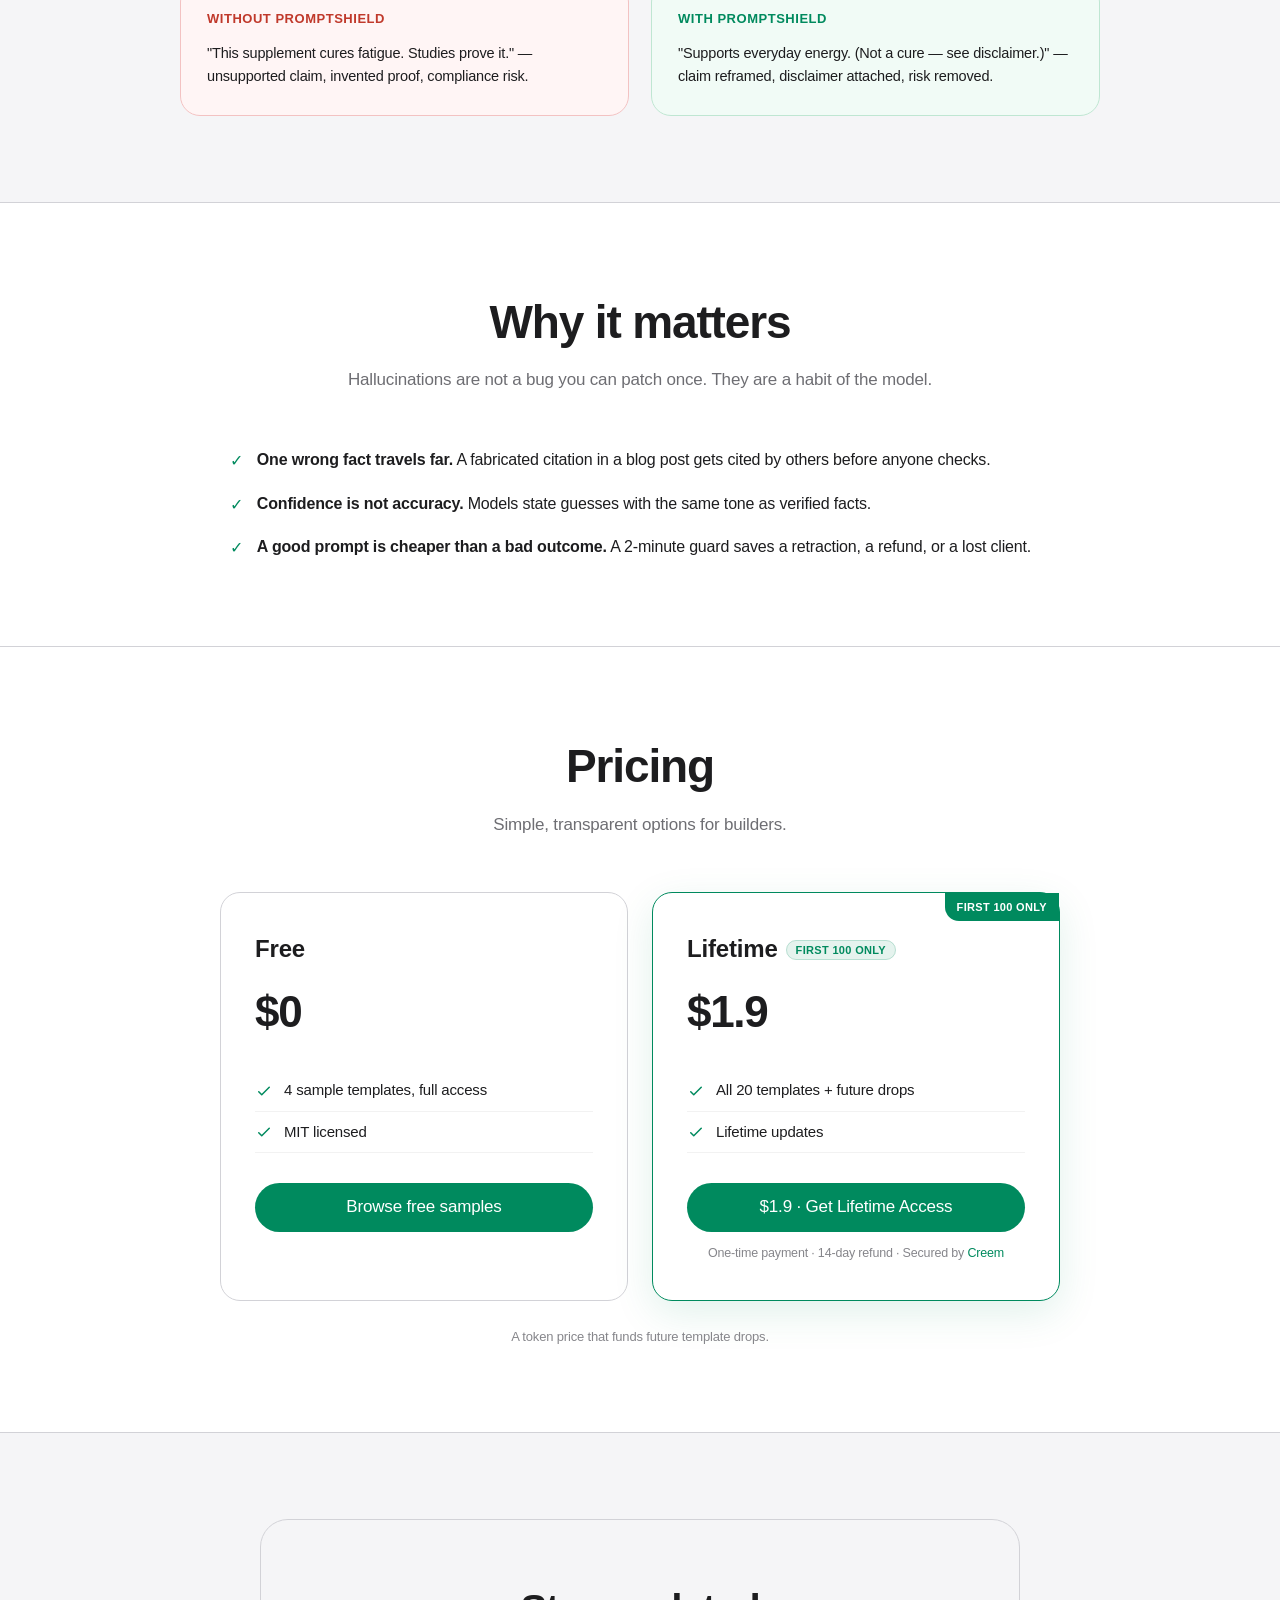
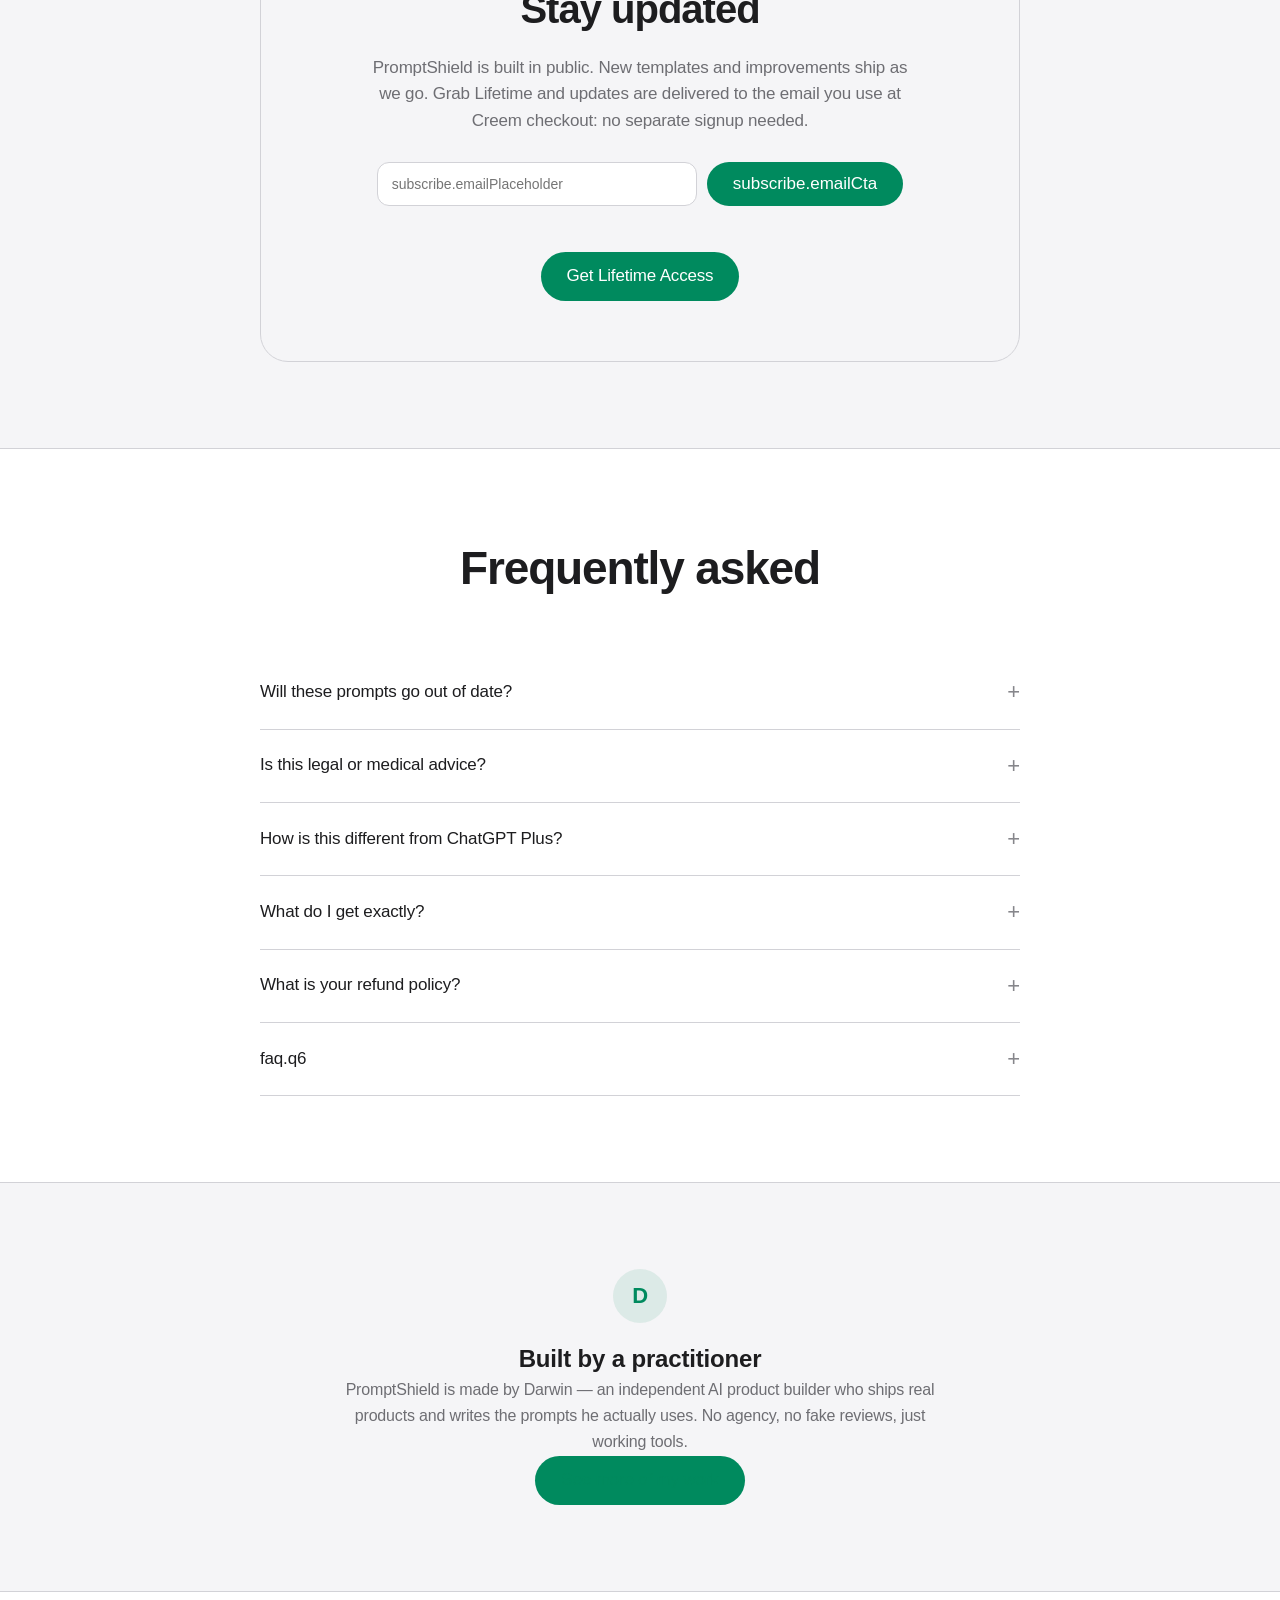
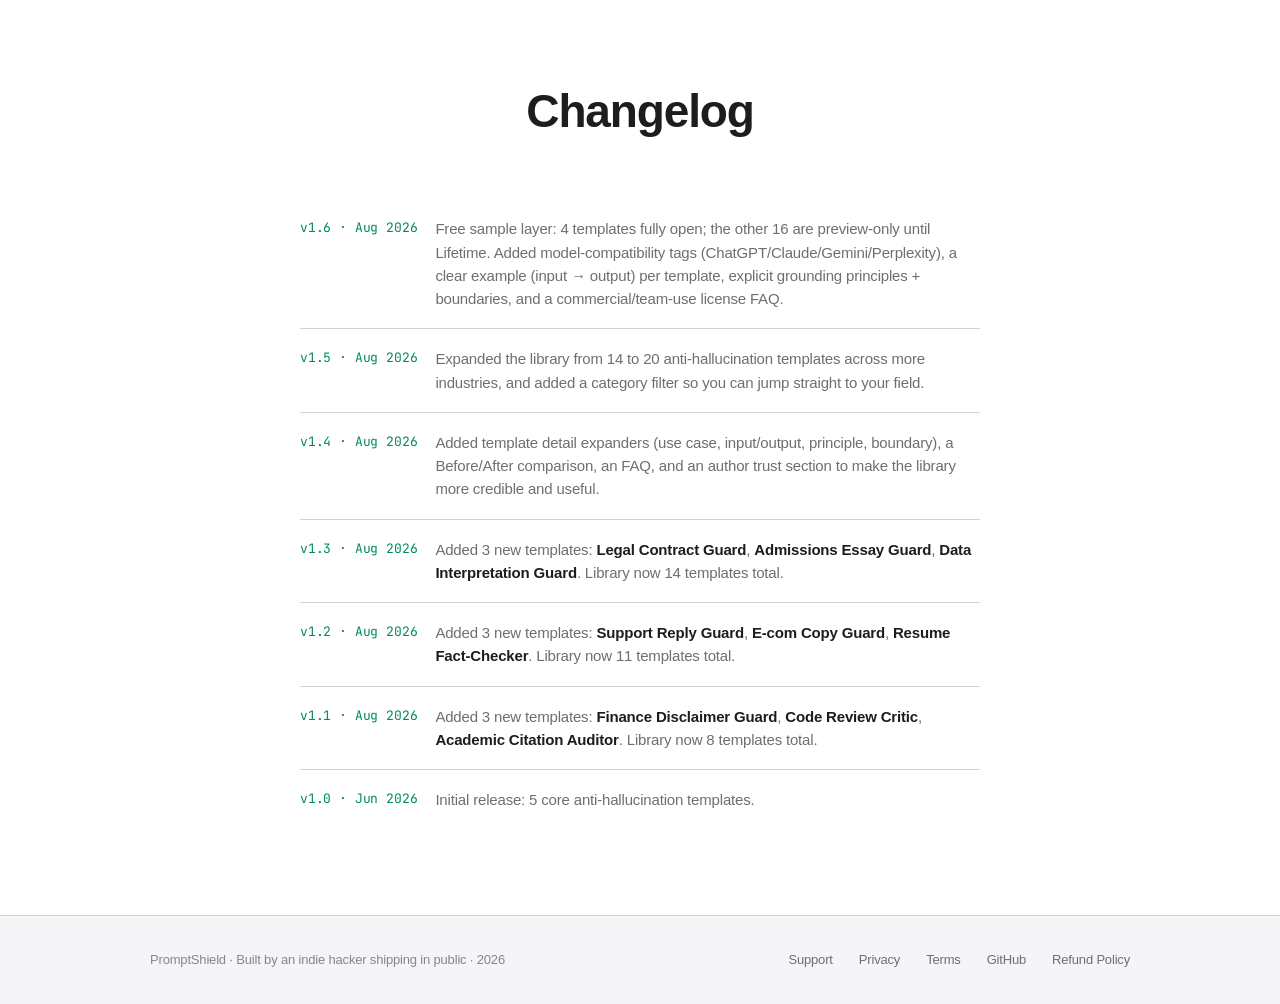
==== commit 551748b9: "promptshield: reprice Lifetime to $1.9 tripwire + add Chinese README - Reprice paid pack from $49 to" ====
--- a/index.html
+++ b/index.html
@@ -222,7 +222,7 @@
 
     <!-- Hero -->
     <header class="hero">
-        <span class="badge"><span class="dot"></span><span data-i18n="hero.badge">$49 Lifetime · One-time · First 100 only</span></span>
+        <span class="badge"><span class="dot"></span><span data-i18n="hero.badge">$1.9 Lifetime · One-time · All 20 templates</span></span>
         <h1 class="hero-title" data-i18n-hero>
             <span data-i18n="hero.title1">Stop AI hallucinations</span><br>
             <span class="accent" data-i18n="hero.title2">in production</span>
@@ -232,7 +232,7 @@
             <span data-i18n="hero.sub2">20 battle-tested anti-hallucination prompt templates for AI builders.</span>
             <small data-i18n="hero.sub2small">Copy-paste ready · Production-tested · Zero fluff.</small>
         </p>
-        <div class="hero-price" data-i18n="hero.price">$49 · One-time payment · Lifetime access</div>
+        <div class="hero-price" data-i18n="hero.price">$1.9 · One-time payment · Lifetime access</div>
         <a href="#templates" class="btn btn-primary" data-i18n="hero.cta">Browse free templates</a>
         <p class="hero-trust" data-i18n="hero.trust">Built in public · feedback welcome</p>
         <pre class="hero-preview" data-i18n="hero.preview">You are an anti-hallucination editor. Only state what the source supports. Flag every claim it cannot verify. Never invent numbers, quotes, or sources.</pre>
@@ -403,12 +403,12 @@
         const I18N = {
             en: {
                 'nav.templates':'Templates','nav.pricing':'Pricing','nav.launchpad':'Launchpad','lang.toggle':'中文',
-                'hero.badge':'$49 Lifetime · One-time · First 100 only',
+                'hero.badge':'$1.9 Lifetime · One-time · All 20 templates',
                 'hero.title1':'Stop AI hallucinations','hero.title2':'in production',
                 'hero.sub':'PromptShield is a one-time pack of 20 battle-tested anti-hallucination prompt templates for indie developers: copy, paste, and ship faster.',
                 'hero.sub2':'20 battle-tested anti-hallucination prompt templates for AI builders.',
                 'hero.sub2small':'Copy-paste ready · Production-tested · Zero fluff.',
-                'hero.price':'$49 · One-time payment · Lifetime access',
+                'hero.price':'$1.9 · One-time payment · Lifetime access',
                 'hero.cta':'Browse free templates','hero.trust':'Built in public · feedback welcome',
                 'templates.title':'Prompt Library','templates.sub':'Copy these templates directly into your application code.',
                 'templates.count':'20 templates',
@@ -416,10 +416,10 @@
                 'templates.copy':'Copy prompt','templates.newBadge':'New · Aug 2026','templates.freeBadge':'Free',
                 'pricing.title':'Pricing','pricing.sub':'Simple, transparent options for builders.',
                 'pricing.free':'Free','pricing.freePrice':'$0','pricing.freeF1':'4 sample templates, full access','pricing.freeF2':'MIT licensed','pricing.getFree':'Browse free samples',
-                'pricing.lifetime':'Lifetime','pricing.first100':'First 100 only','pricing.lifetimePrice':'$49',
+                'pricing.lifetime':'Lifetime','pricing.first100':'First 100 only','pricing.lifetimePrice':'$1.9',
                 'pricing.lifeF1':'All 20 templates + future drops','pricing.lifeF2':'Lifetime updates',
-                'pricing.buy':'$49 · Get Lifetime Access','pricing.secured':'One-time payment · 14-day refund · Secured by Creem',
-                'pricing.note':'Price goes up after the first 100 lifetime spots.',
+                'pricing.buy':'$1.9 · Get Lifetime Access','pricing.secured':'One-time payment · 14-day refund · Secured by Creem',
+                'pricing.note':'A token price that funds future template drops.',
                 'subscribe.title':'Stay updated','subscribe.sub':'PromptShield is built in public. New templates and improvements ship as we go. Grab Lifetime and updates are delivered to the email you use at Creem checkout: no separate signup needed.','subscribe.cta':'Get Lifetime Access',
                 'changelog.title':'Changelog',
                 'changelog.v12':'Added 3 new templates: <strong>Support Reply Guard</strong>, <strong>E-com Copy Guard</strong>, <strong>Resume Fact-Checker</strong>. Library now 11 templates total.',
@@ -456,12 +456,12 @@
             },
             zh: {
                 'nav.templates':'模板库','nav.pricing':'价格','nav.launchpad':'启动台','lang.toggle':'EN',
-                'hero.badge':'$49 终身版 · 一次性买断 · 仅前 100 名',
+                'hero.badge':'$1.9 终身版 · 一次性买断 · 全部 20 模板',
                 'hero.title1':'让 AI 在生产中','hero.title2':'不再胡说八道',
                 'hero.sub':'PromptShield 是一套一次性买断的提示词模板包，含 20 个经过实战检验的防幻觉模板，专为独立开发者打造：复制、粘贴，更快上线。',
                 'hero.sub2':'20 个经过实战检验的「抗幻觉」提示词模板，给做 AI 产品的你。',
                 'hero.sub2small':'复制即用 · 生产环境验证 · 不含废话。',
-                'hero.price':'$49 · 一次性付费 · 终身使用',
+                'hero.price':'$1.9 · 一次性付费 · 终身使用',
                 'hero.cta':'浏览免费模板','hero.trust':'公开构建中 · 欢迎反馈',
                 'templates.title':'模板库','templates.sub':'直接把这些模板复制到你的应用代码里。',
                 'templates.count':'20 个模板',
@@ -469,10 +469,10 @@
                 'templates.copy':'复制提示词','templates.newBadge':'新品 · 2026年8月','templates.freeBadge':'免费',
                 'pricing.title':'价格','pricing.sub':'为开发者准备的简单、透明的方案。',
                 'pricing.free':'免费版','pricing.freePrice':'$0','pricing.freeF1':'4 个示例模板（完整可用）','pricing.freeF2':'MIT 协议','pricing.getFree':'浏览免费示例',
-                'pricing.lifetime':'终身版','pricing.first100':'仅前 100 名','pricing.lifetimePrice':'$49',
+                'pricing.lifetime':'终身版','pricing.first100':'仅前 100 名','pricing.lifetimePrice':'$1.9',
                 'pricing.lifeF1':'全部 20 个模板 + 后续更新','pricing.lifeF2':'终身更新',
-                'pricing.buy':'$49 · 获取终身访问','pricing.secured':'一次性付费 · 14 天退款 · 由 Creem 担保交易',
-                'pricing.note':'前 100 个终身名额售完后价格上涨。',
+                'pricing.buy':'$1.9 · 获取终身访问','pricing.secured':'一次性付费 · 14 天退款 · 由 Creem 担保交易',
+                'pricing.note':'象征性定价，用于支撑后续模板更新。',
                 'subscribe.title':'保持关注','subscribe.sub':'PromptShield 以公开方式持续构建。新模板与改进会随版本发布。购买终身版后，更新会直接发送到你在 Creem 结账时使用的邮箱：无需单独注册。','subscribe.cta':'获取终身访问',
                 'changelog.title':'更新日志',
                 'changelog.v12':'新增 3 个模板：<strong>客服回复守卫</strong>、<strong>电商文案守卫</strong>、<strong>简历事实核查</strong>。模板库现共 11 个。',
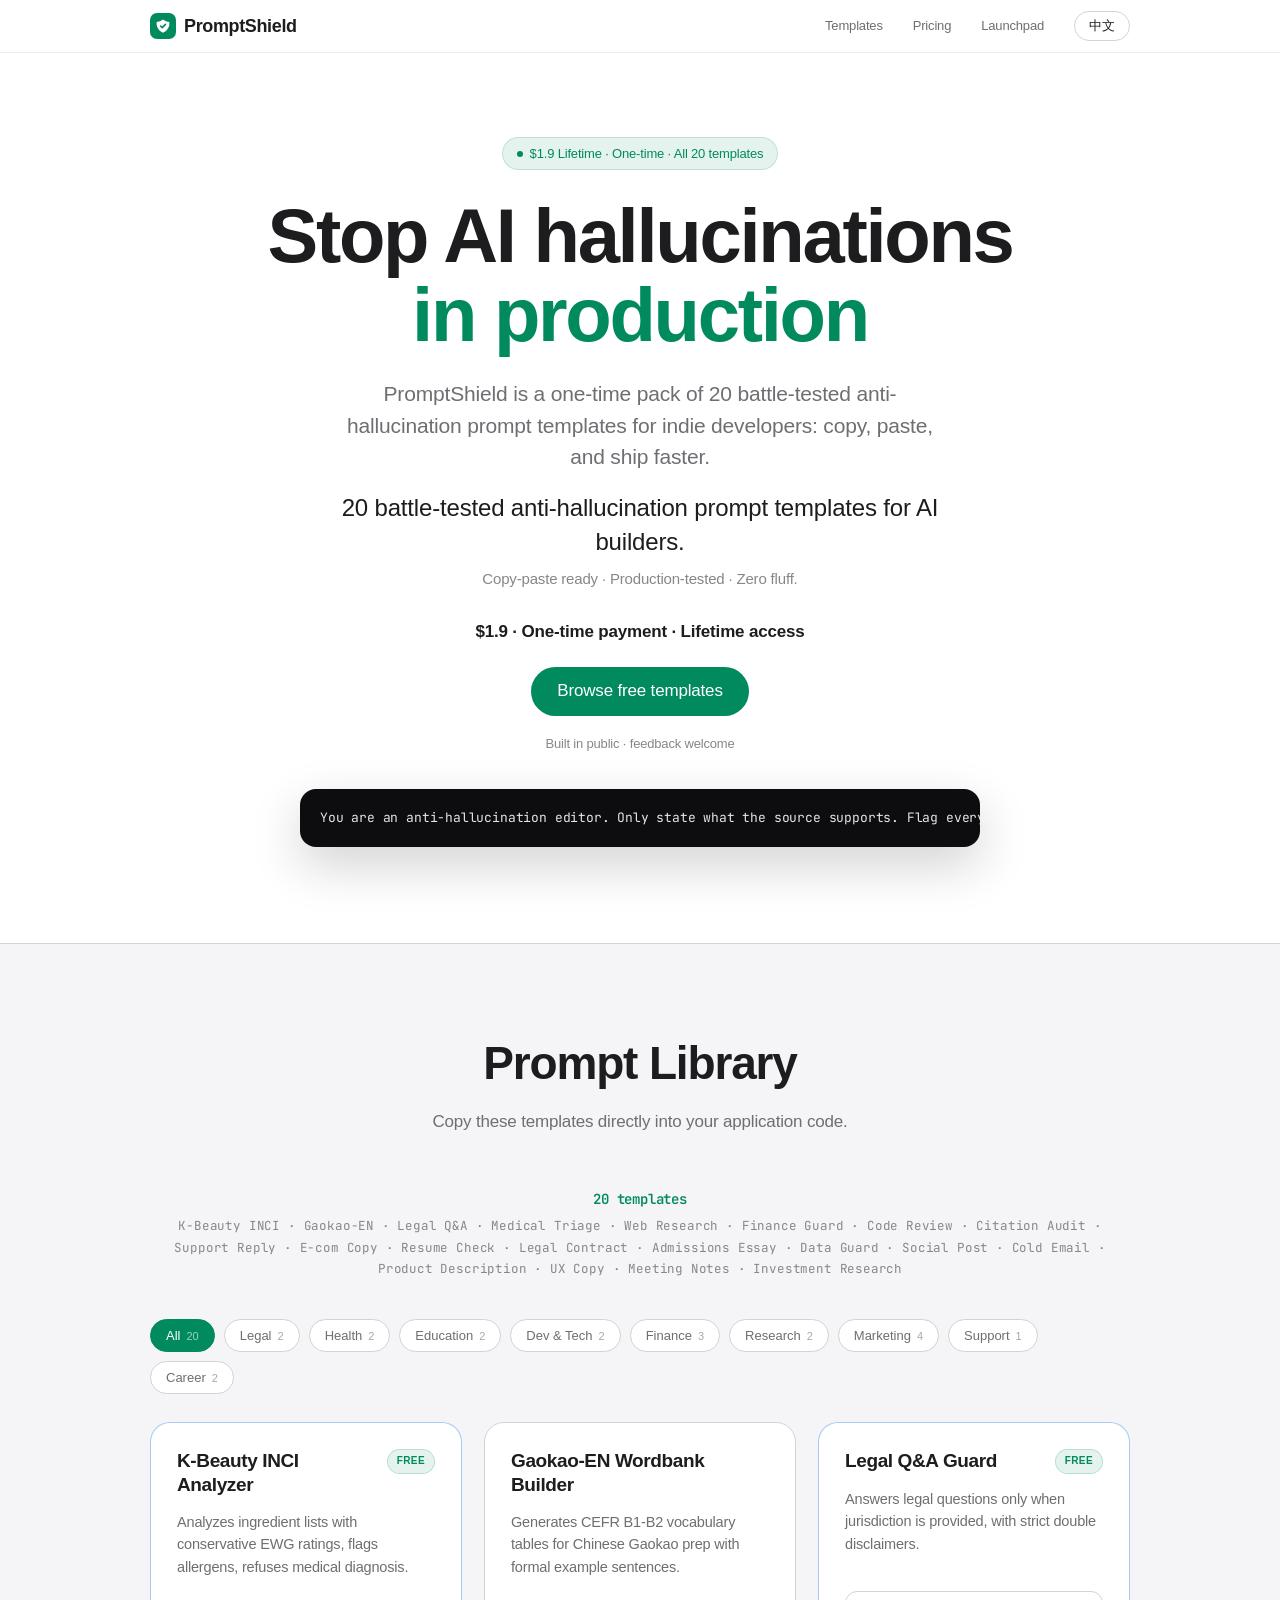
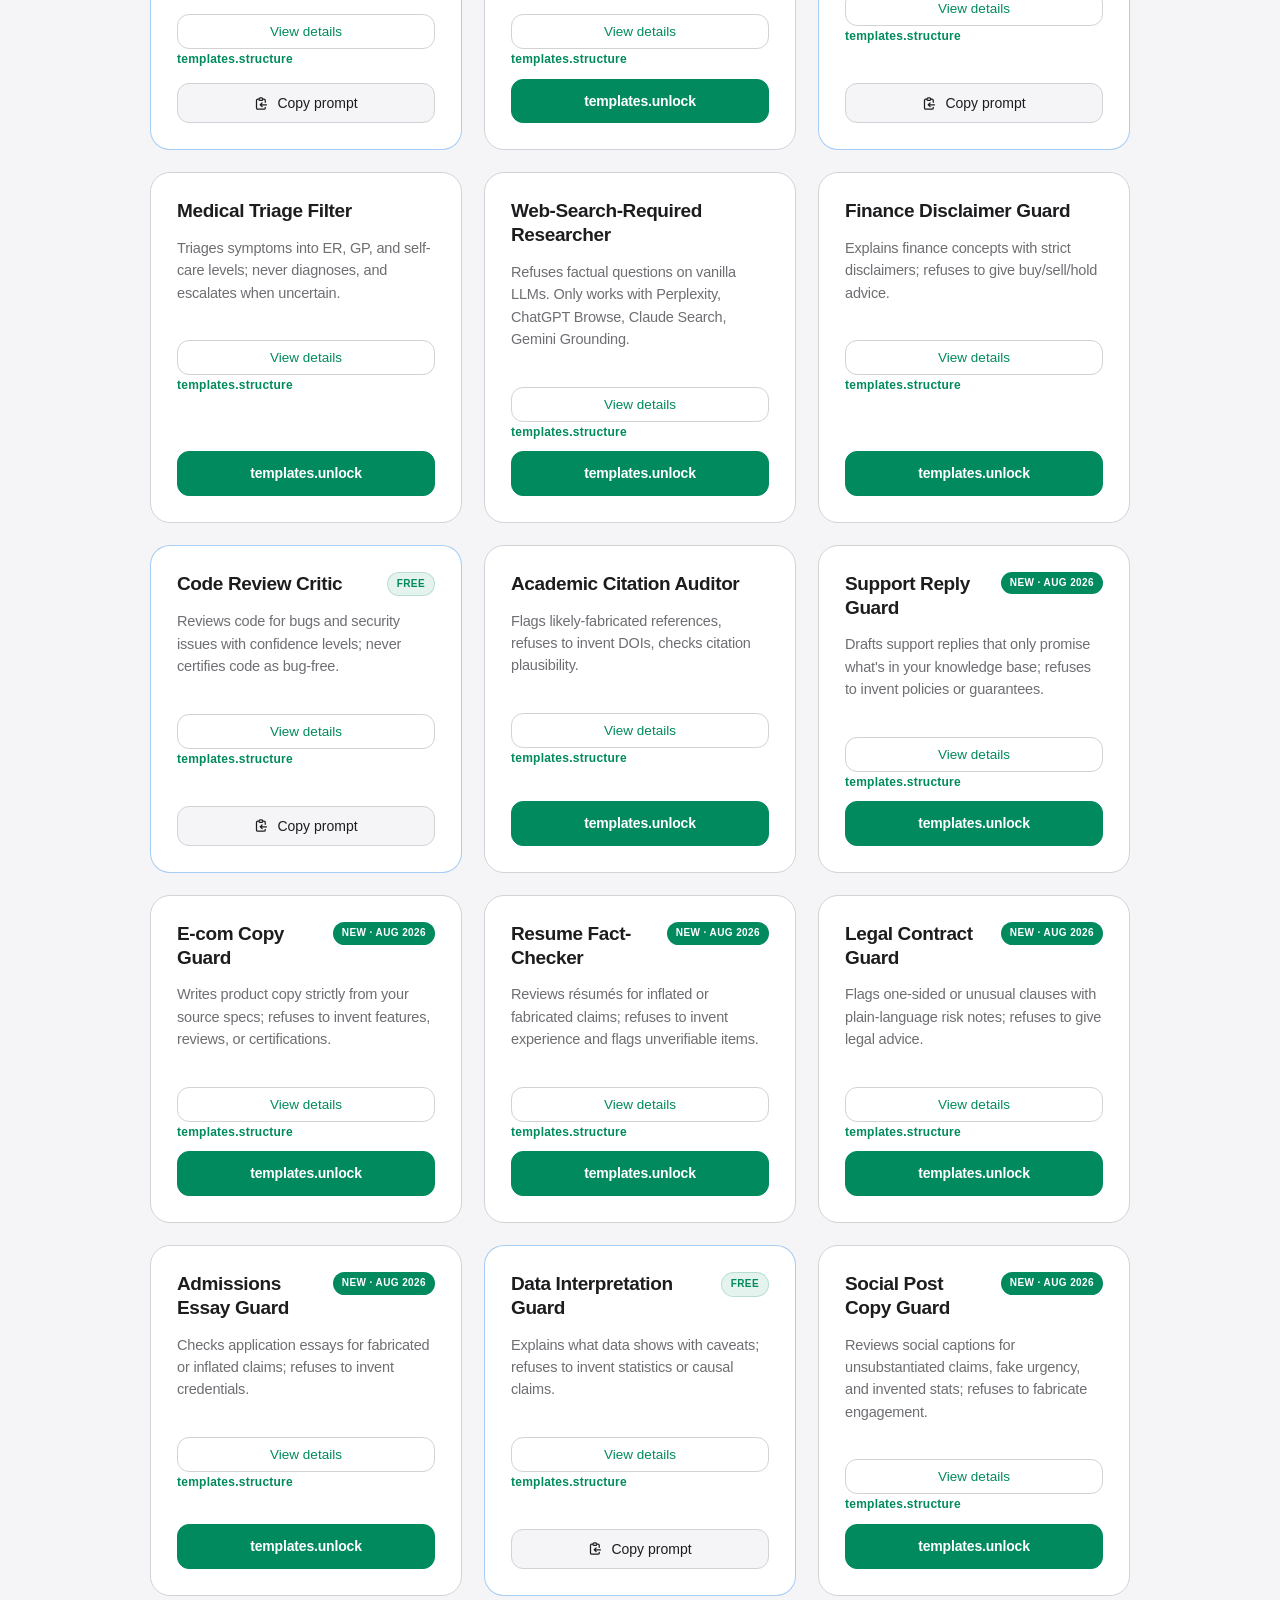
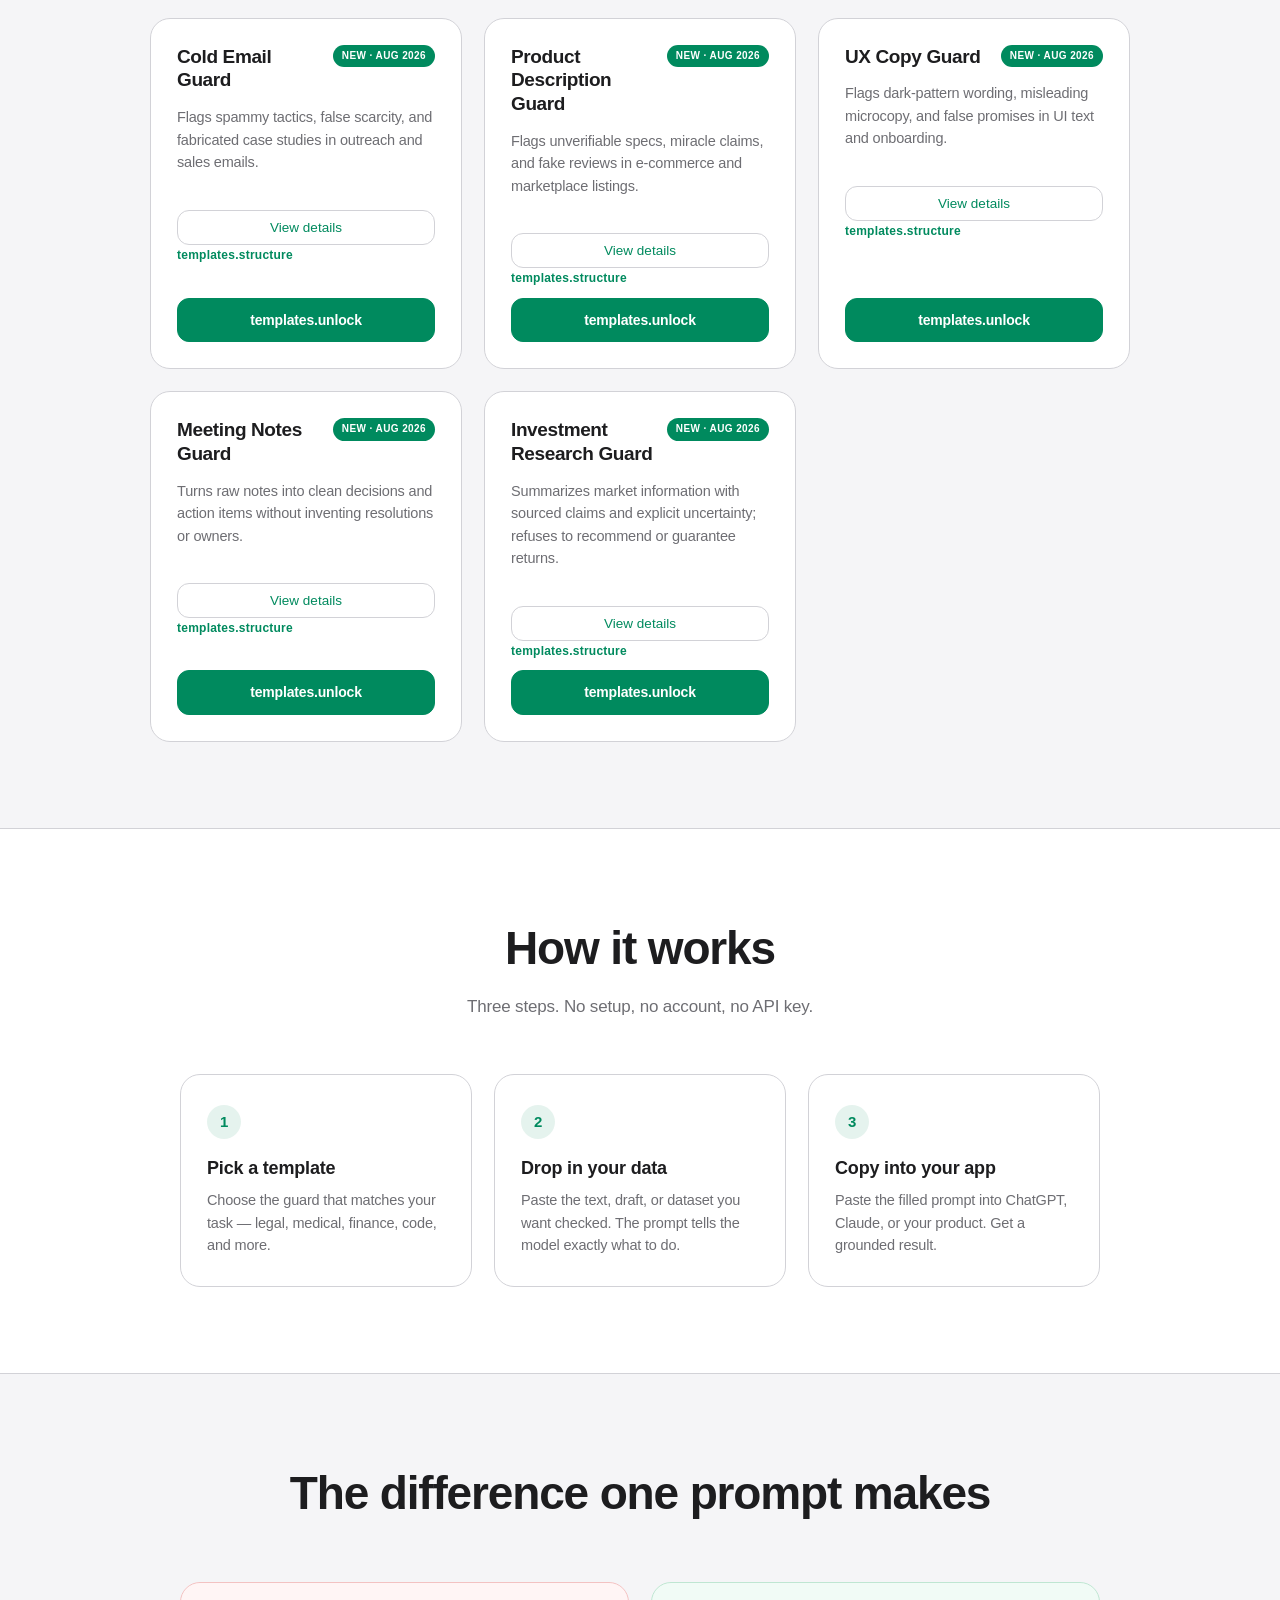
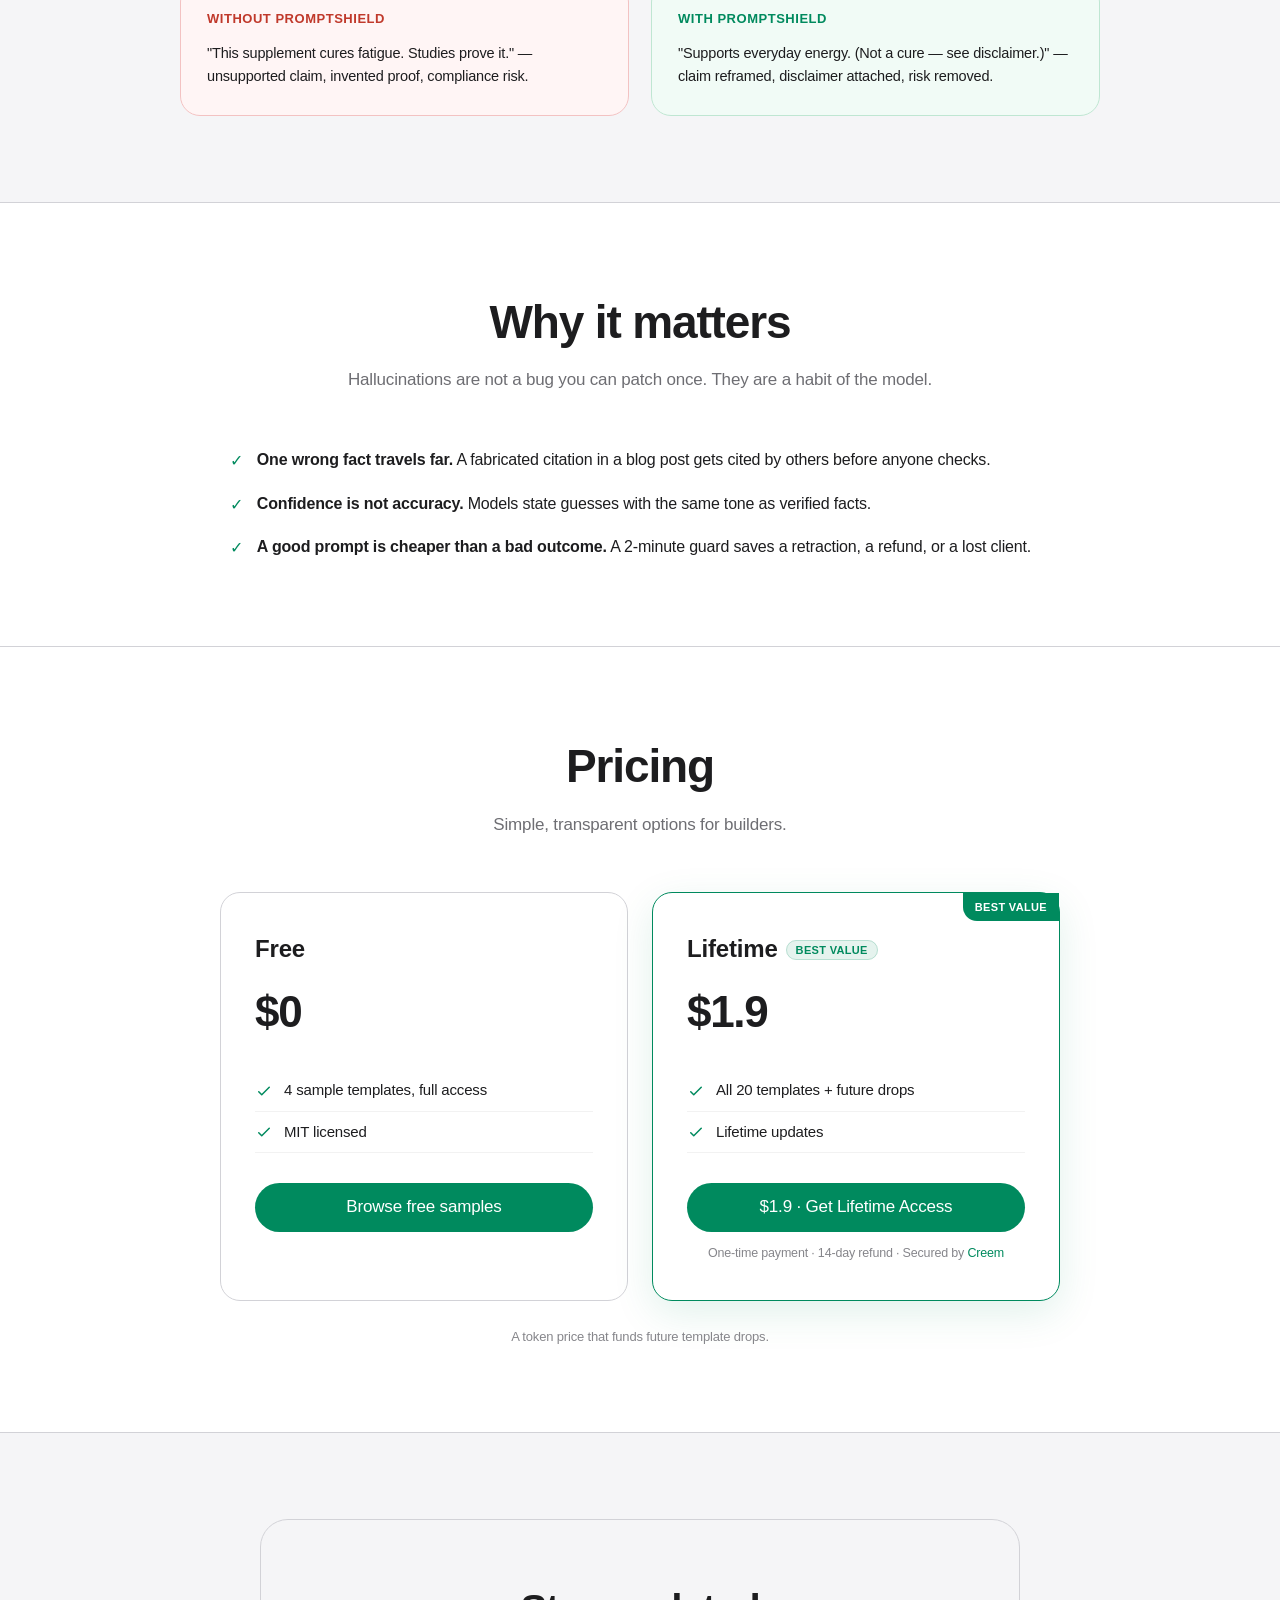
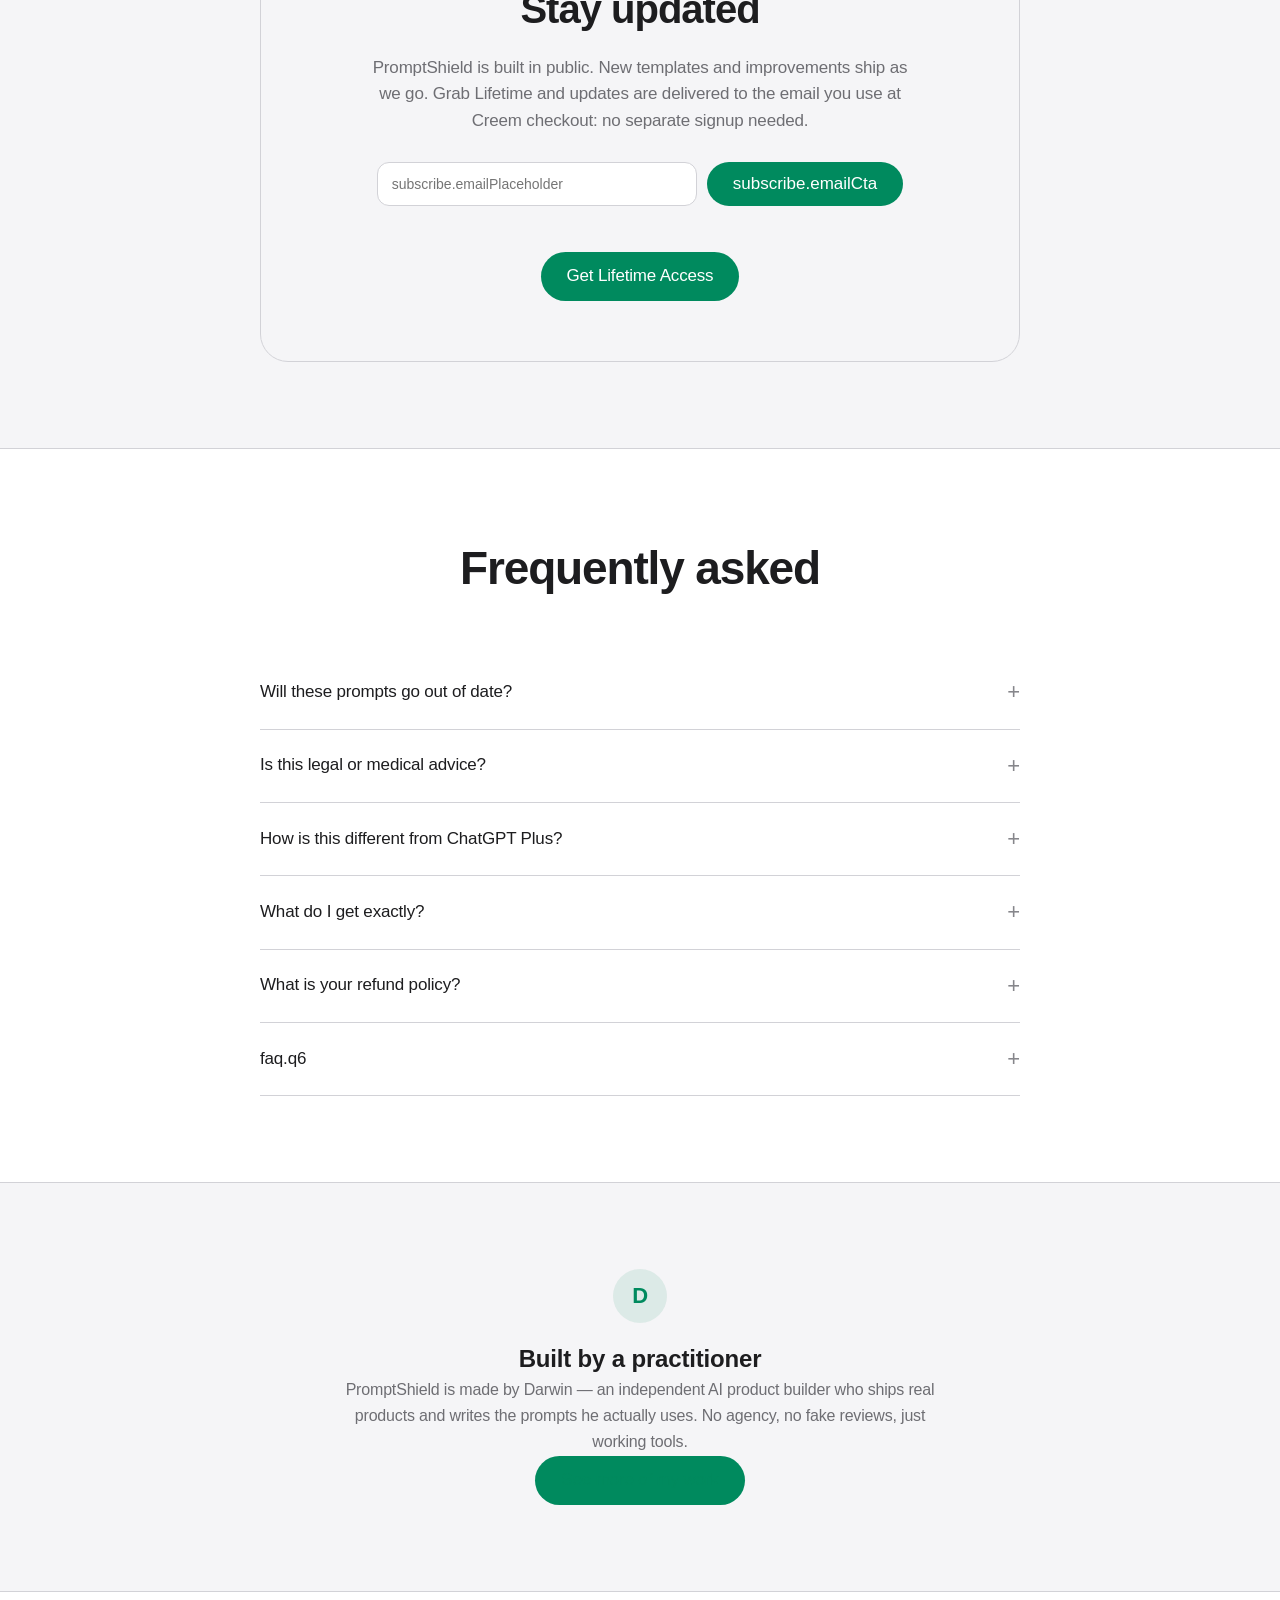
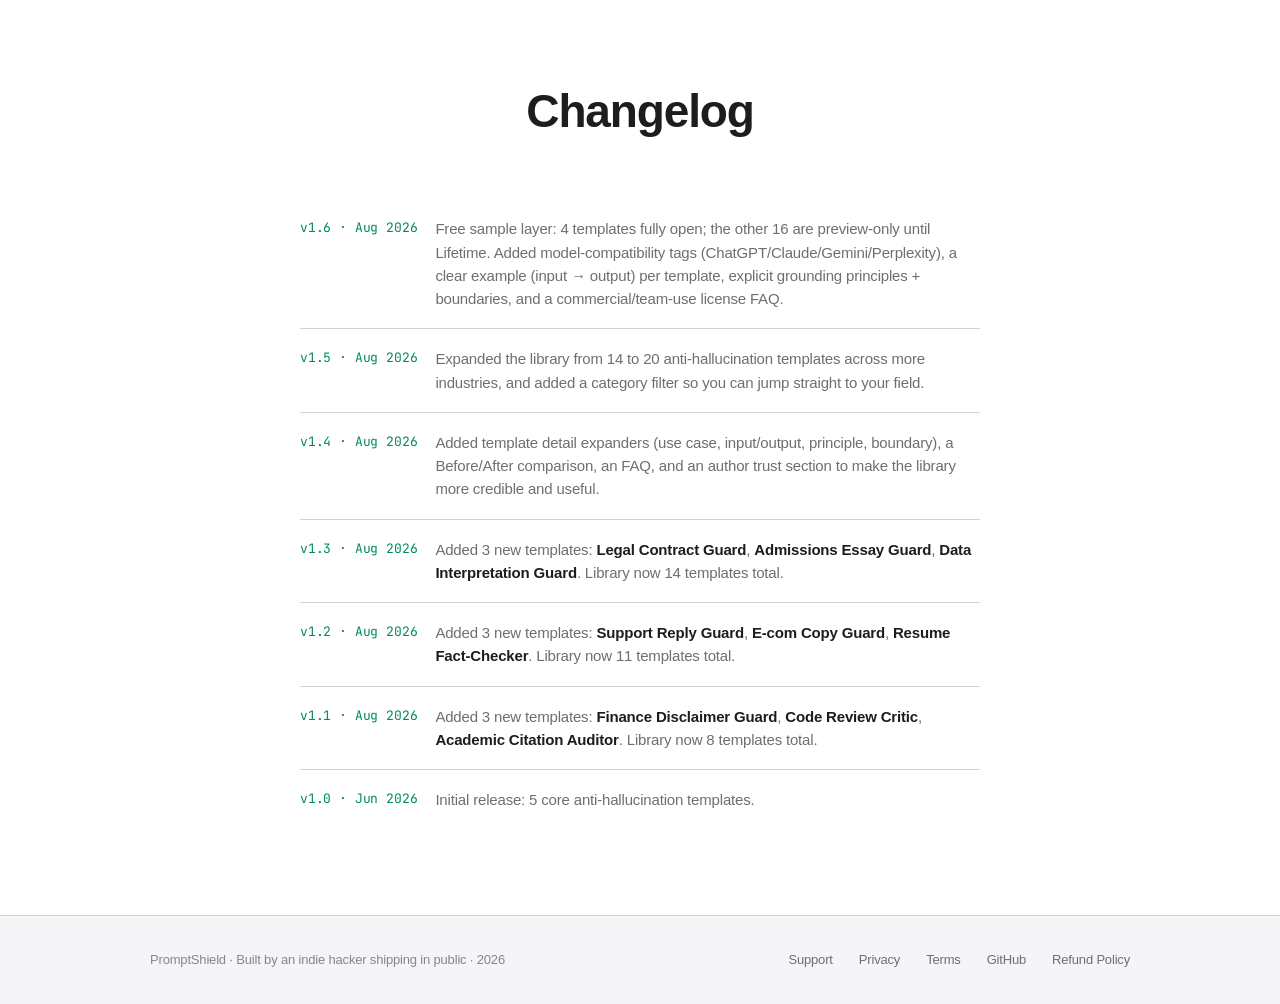
==== commit eabd2fe6: "promptshield: drop scarcity label, clarify PDF delivery, add deliverables - Pricing card ribbon/titl" ====
--- a/index.html
+++ b/index.html
@@ -323,7 +323,7 @@
                 <p data-i18n="pricing.sub">Simple, transparent options for builders.</p>
             </div>
             <div id="pricing-grid" class="price-grid"></div>
-            <p class="price-note reveal" data-i18n="pricing.note">Price goes up after the first 100 lifetime spots.</p>
+            <p class="price-note reveal" data-i18n="pricing.note">A token price that funds future template drops.</p>
         </div>
     </section>
 
@@ -416,7 +416,7 @@
                 'templates.copy':'Copy prompt','templates.newBadge':'New · Aug 2026','templates.freeBadge':'Free',
                 'pricing.title':'Pricing','pricing.sub':'Simple, transparent options for builders.',
                 'pricing.free':'Free','pricing.freePrice':'$0','pricing.freeF1':'4 sample templates, full access','pricing.freeF2':'MIT licensed','pricing.getFree':'Browse free samples',
-                'pricing.lifetime':'Lifetime','pricing.first100':'First 100 only','pricing.lifetimePrice':'$1.9',
+                'pricing.lifetime':'Lifetime','pricing.first100':'Best value','pricing.lifetimePrice':'$1.9',
                 'pricing.lifeF1':'All 20 templates + future drops','pricing.lifeF2':'Lifetime updates',
                 'pricing.buy':'$1.9 · Get Lifetime Access','pricing.secured':'One-time payment · 14-day refund · Secured by Creem',
                 'pricing.note':'A token price that funds future template drops.',
@@ -448,7 +448,7 @@
                 'faq.q1':'Will these prompts go out of date?','faq.a1':'The guard logic is stable; we refine wording as models change. Lifetime buyers get every update free.',
                 'faq.q2':'Is this legal or medical advice?','faq.a2':'No. Every template is built to stay in "general information" and tells the model to defer to a professional. Nothing here replaces a licensed expert.',
                 'faq.q3':'How is this different from ChatGPT Plus?','faq.a3':'Plus gives you a model. PromptShield gives you 20 task-specific guards that force the model to stay grounded — something the base model does not do on its own.',
-                'faq.q4':'What do I get exactly?','faq.a4':'20 copy-paste prompt templates (EN + ZH), each with usage notes and worked examples. MIT licensed, yours forever.',
+                'faq.q4':'What do I get exactly?','faq.a4':'20 anti-hallucination prompt templates (EN + ZH), each with usage notes and worked input→output examples, delivered as a clean downloadable PDF bundle. MIT licensed — yours forever.',
                 'faq.q5':'What is your refund policy?','faq.a5':'14-day no-questions refund via Creem. If the pack is not useful, email us and we reverse it.',
                 'author.title':'Built by a practitioner','author.body':'PromptShield is made by Darwin — an independent AI product builder who ships real products and writes the prompts he actually uses. No agency, no fake reviews, just working tools.','author.cta':'See more of my work',
                 'templates.expand':'View details','templates.collapse':'Hide details',
@@ -469,7 +469,7 @@
                 'templates.copy':'复制提示词','templates.newBadge':'新品 · 2026年8月','templates.freeBadge':'免费',
                 'pricing.title':'价格','pricing.sub':'为开发者准备的简单、透明的方案。',
                 'pricing.free':'免费版','pricing.freePrice':'$0','pricing.freeF1':'4 个示例模板（完整可用）','pricing.freeF2':'MIT 协议','pricing.getFree':'浏览免费示例',
-                'pricing.lifetime':'终身版','pricing.first100':'仅前 100 名','pricing.lifetimePrice':'$1.9',
+                'pricing.lifetime':'终身版','pricing.first100':'最划算','pricing.lifetimePrice':'$1.9',
                 'pricing.lifeF1':'全部 20 个模板 + 后续更新','pricing.lifeF2':'终身更新',
                 'pricing.buy':'$1.9 · 获取终身访问','pricing.secured':'一次性付费 · 14 天退款 · 由 Creem 担保交易',
                 'pricing.note':'象征性定价，用于支撑后续模板更新。',
@@ -501,7 +501,7 @@
                 'faq.q1':'这些提示词会过时吗？','faq.a1':'守卫逻辑稳定；我们会随模型演进打磨措辞。终身用户免费获得每次更新。',
                 'faq.q2':'这是法律或医疗建议吗？','faq.a2':'不是。每个模板都设计为停留在"普适信息"内，并让模型转交专业人士。此处不替代持证专家。',
                 'faq.q3':'和 ChatGPT Plus 有什么区别？','faq.a3':'Plus 给你一个模型。PromptShield 给你 20 个任务专属守卫，强制模型保持有据——这是基础模型自己做不到的。',
-                'faq.q4':'我具体得到什么？','faq.a4':'20 个复制即用的提示词模板（中英双语），每个带使用说明与示例。MIT 协议，永久归你。',
+                'faq.q4':'我具体得到什么？','faq.a4':'20 个抗幻觉提示词模板（中英双语），每个含使用说明与输入→输出真实示例，以排版精美的 PDF 合集形式交付下载。MIT 协议，终身可用。',
                 'faq.q5':'退款政策如何？','faq.a5':'通过 Creem 提供 14 天无理由退款。若模板不合适，发邮件我们即退回。',
                 'author.title':'由一线从业者打造','author.body':'PromptShield 由 Darwin 打造——一位独立 AI 产品开发者，做真实产品、写自己真在用的提示词。没有团队、没有假评测，只有能用的工具。','author.cta':'看我更多作品',
                 'templates.expand':'查看详情','templates.collapse':'收起',
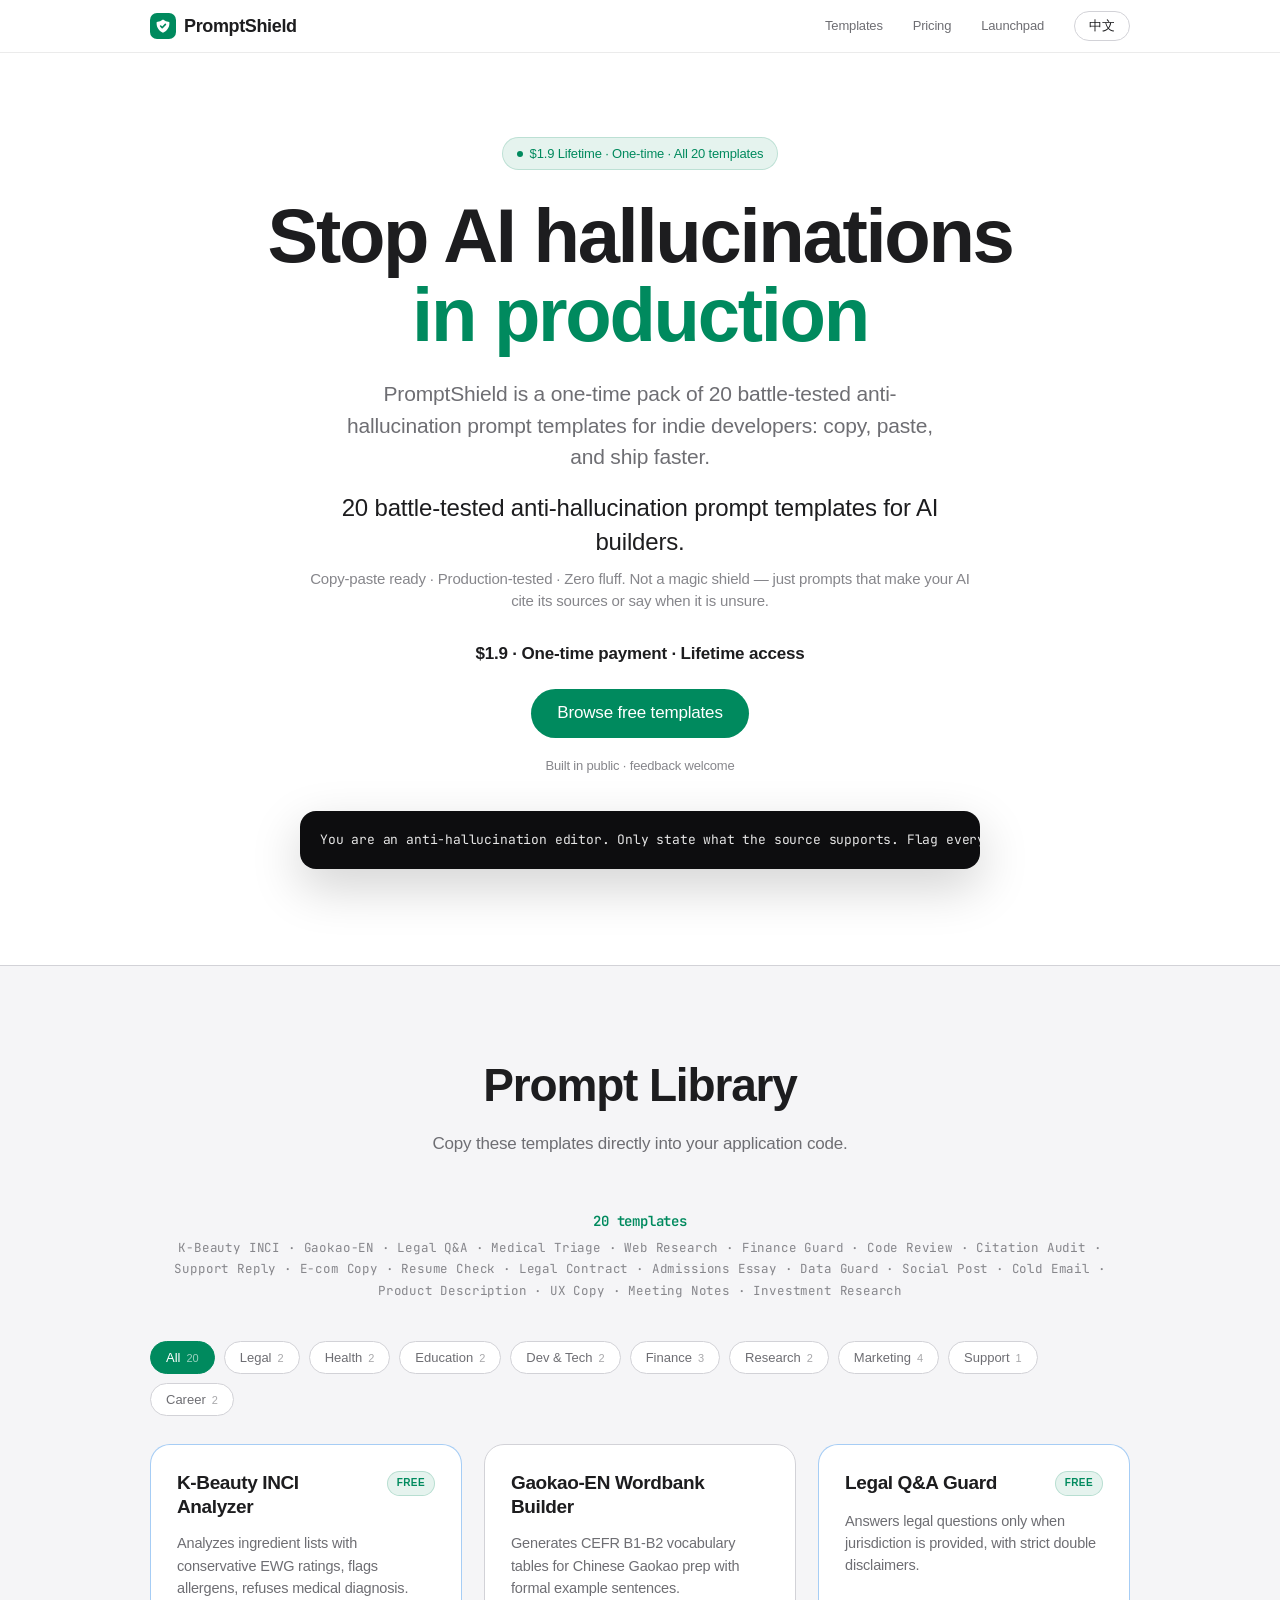
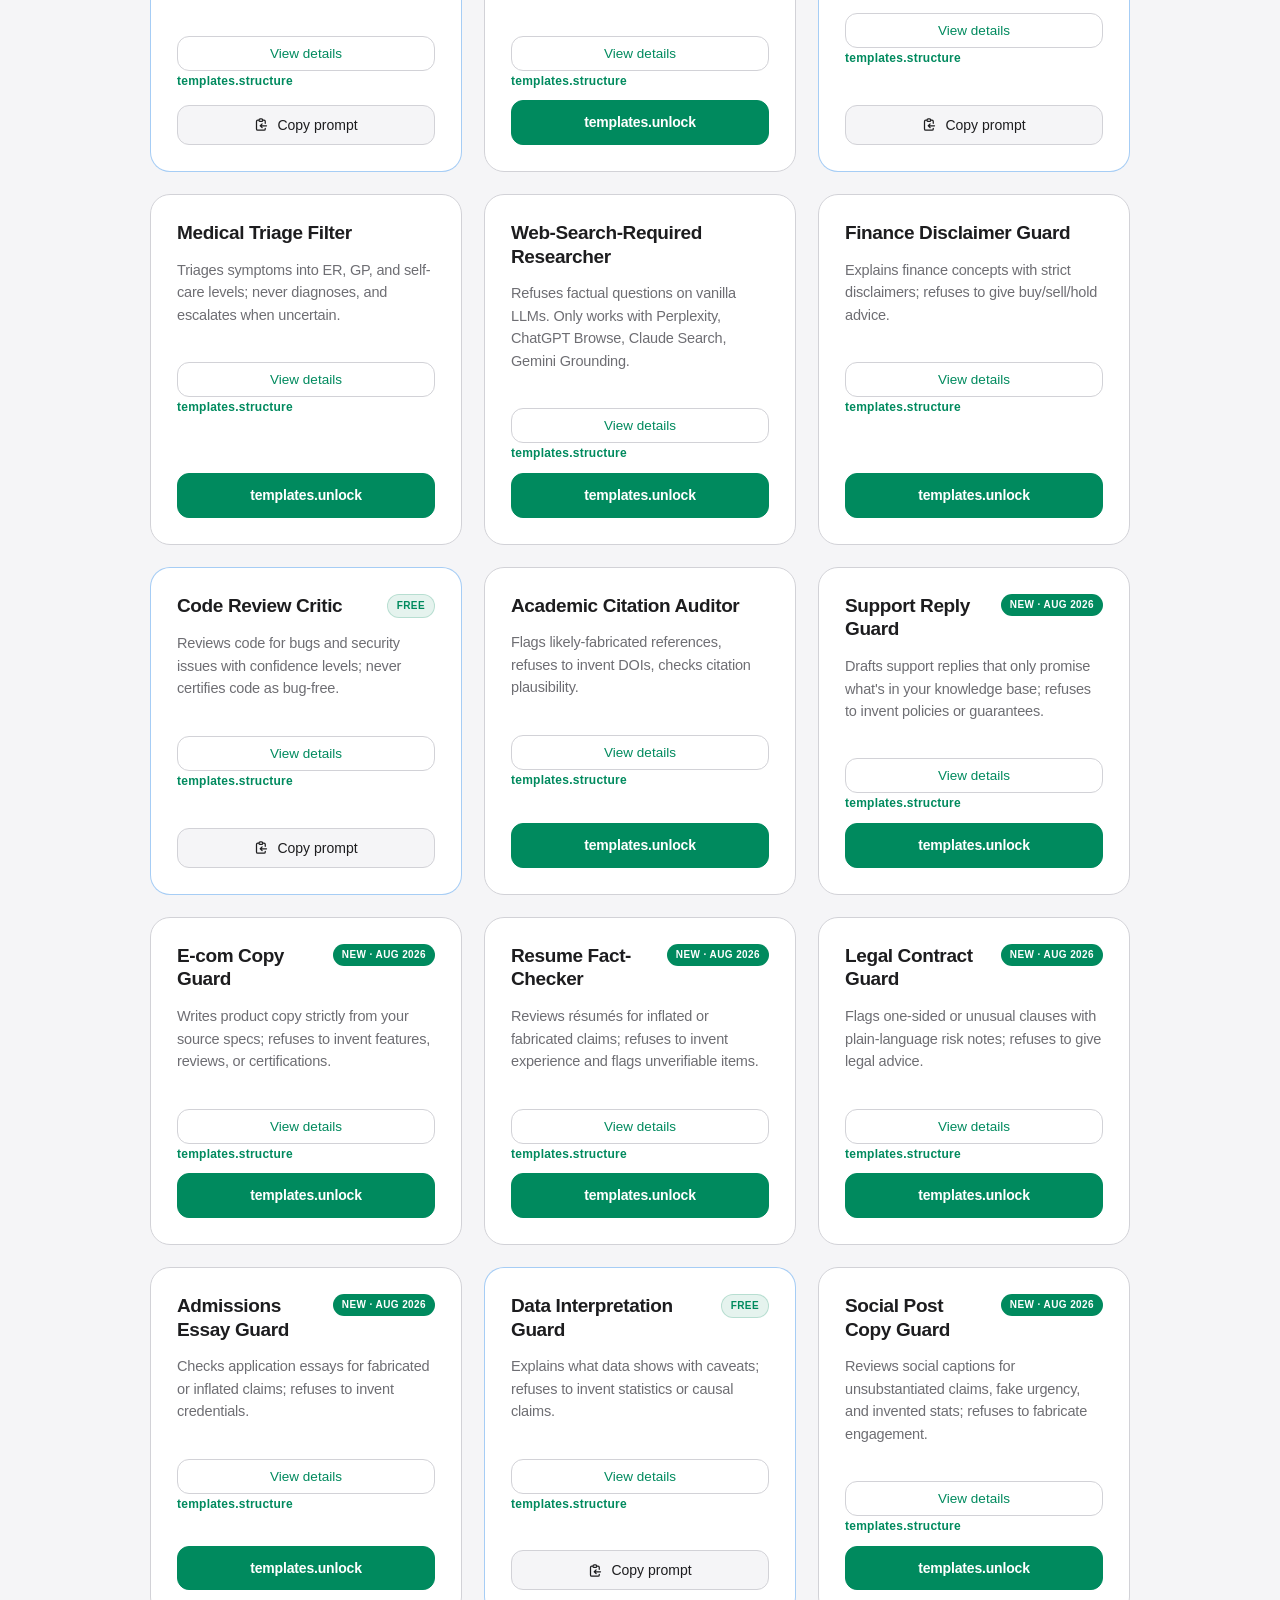
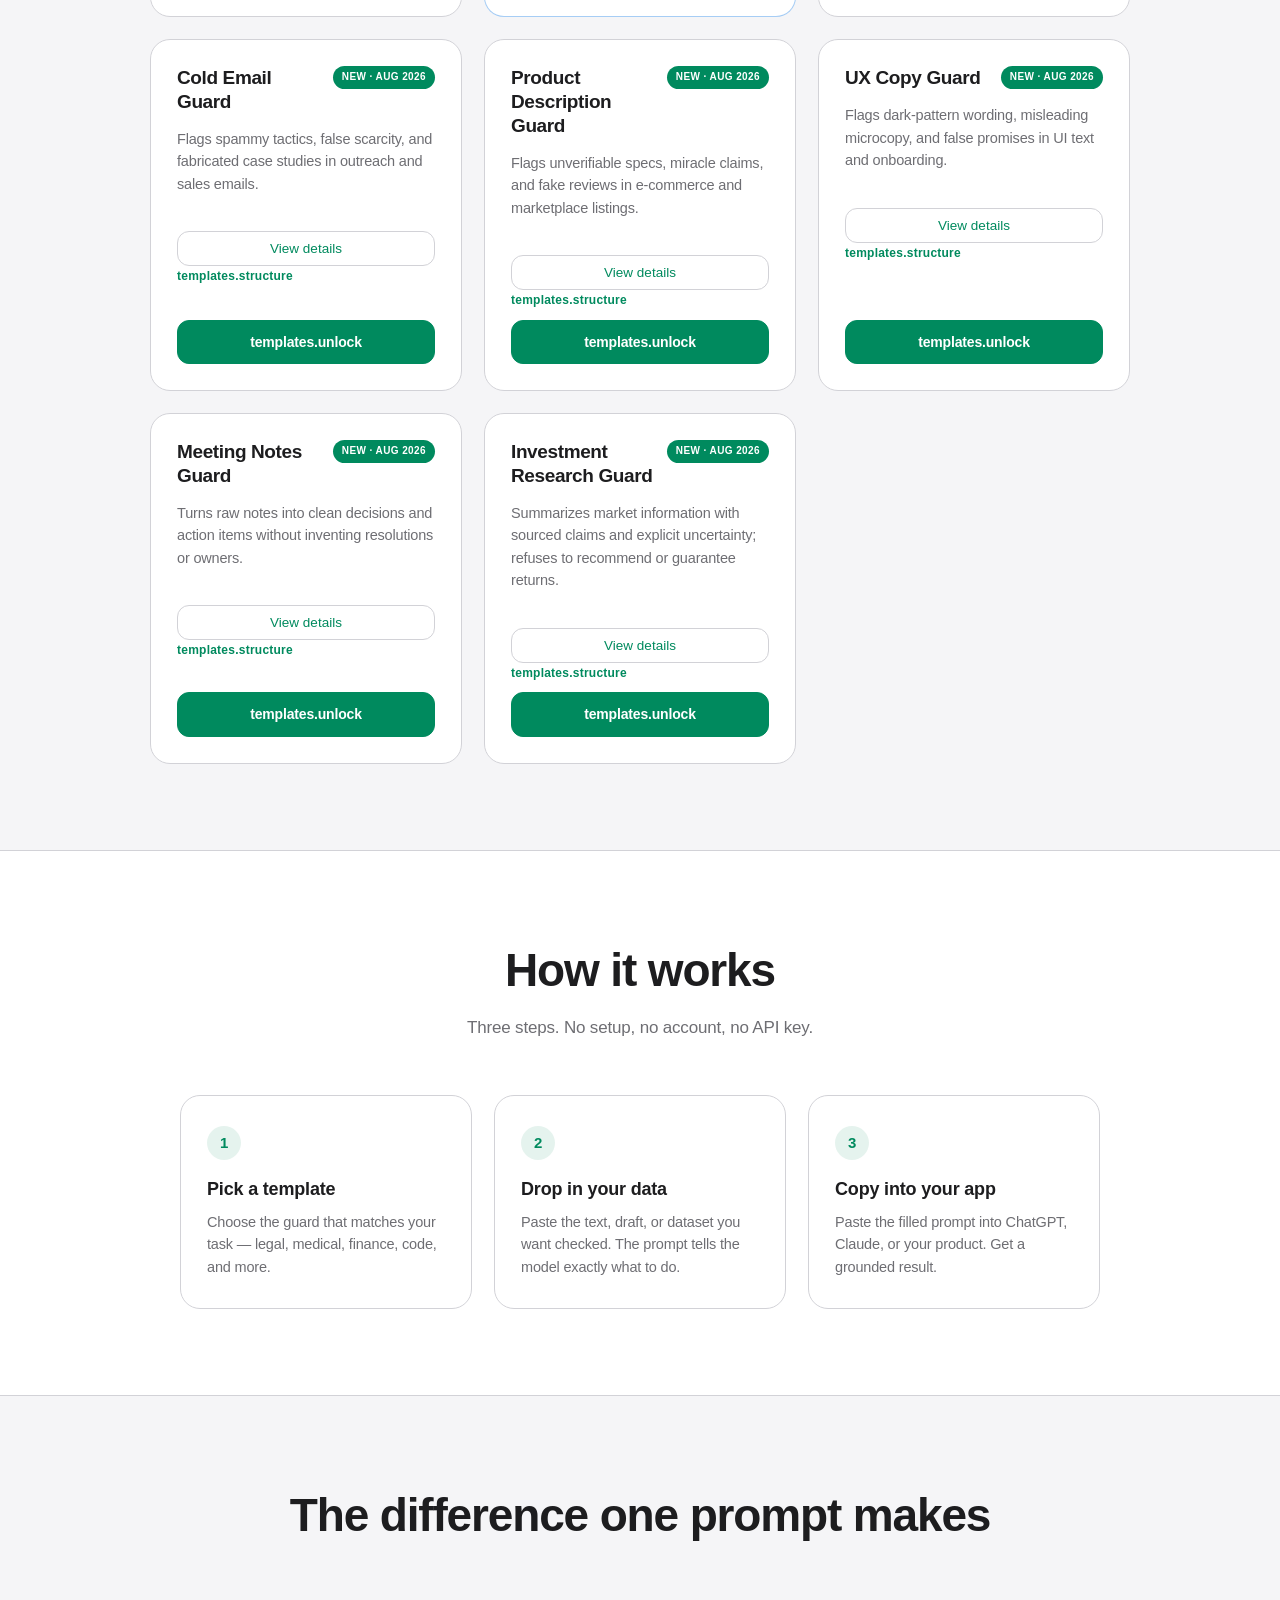
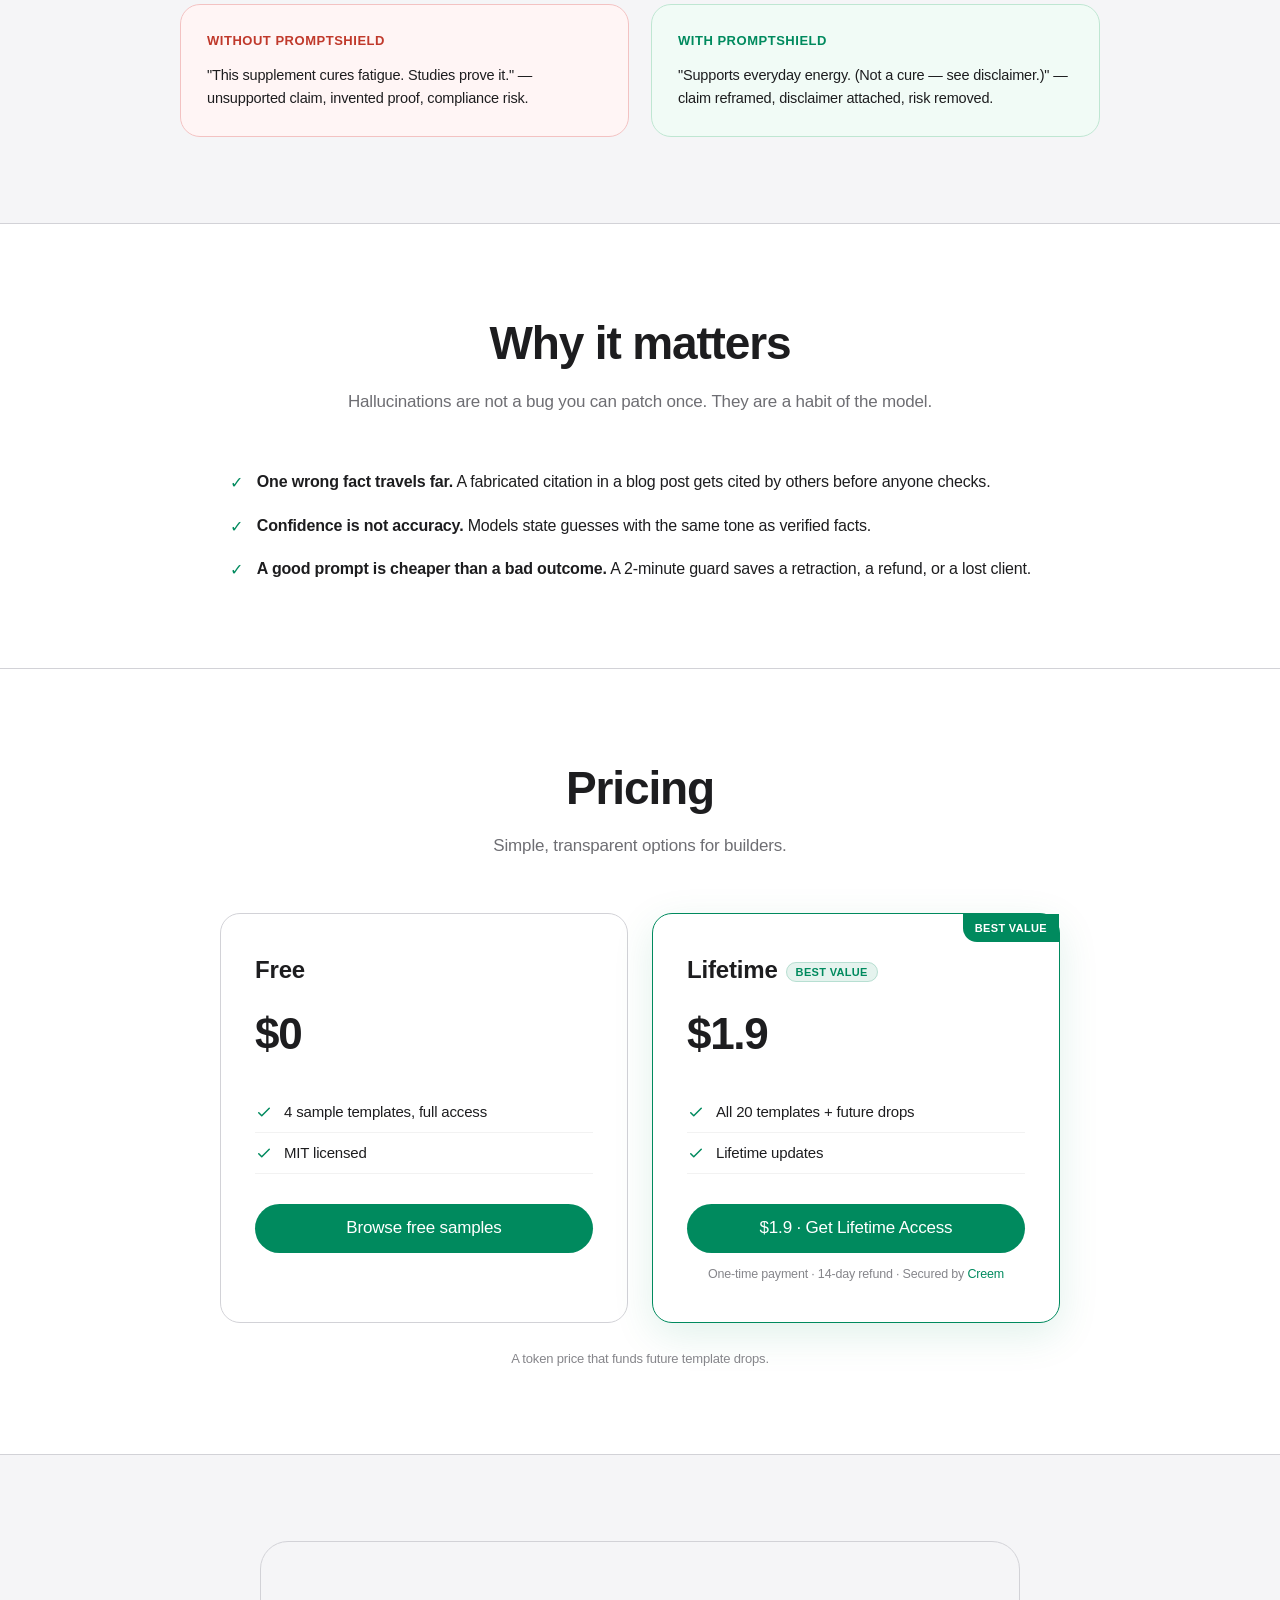
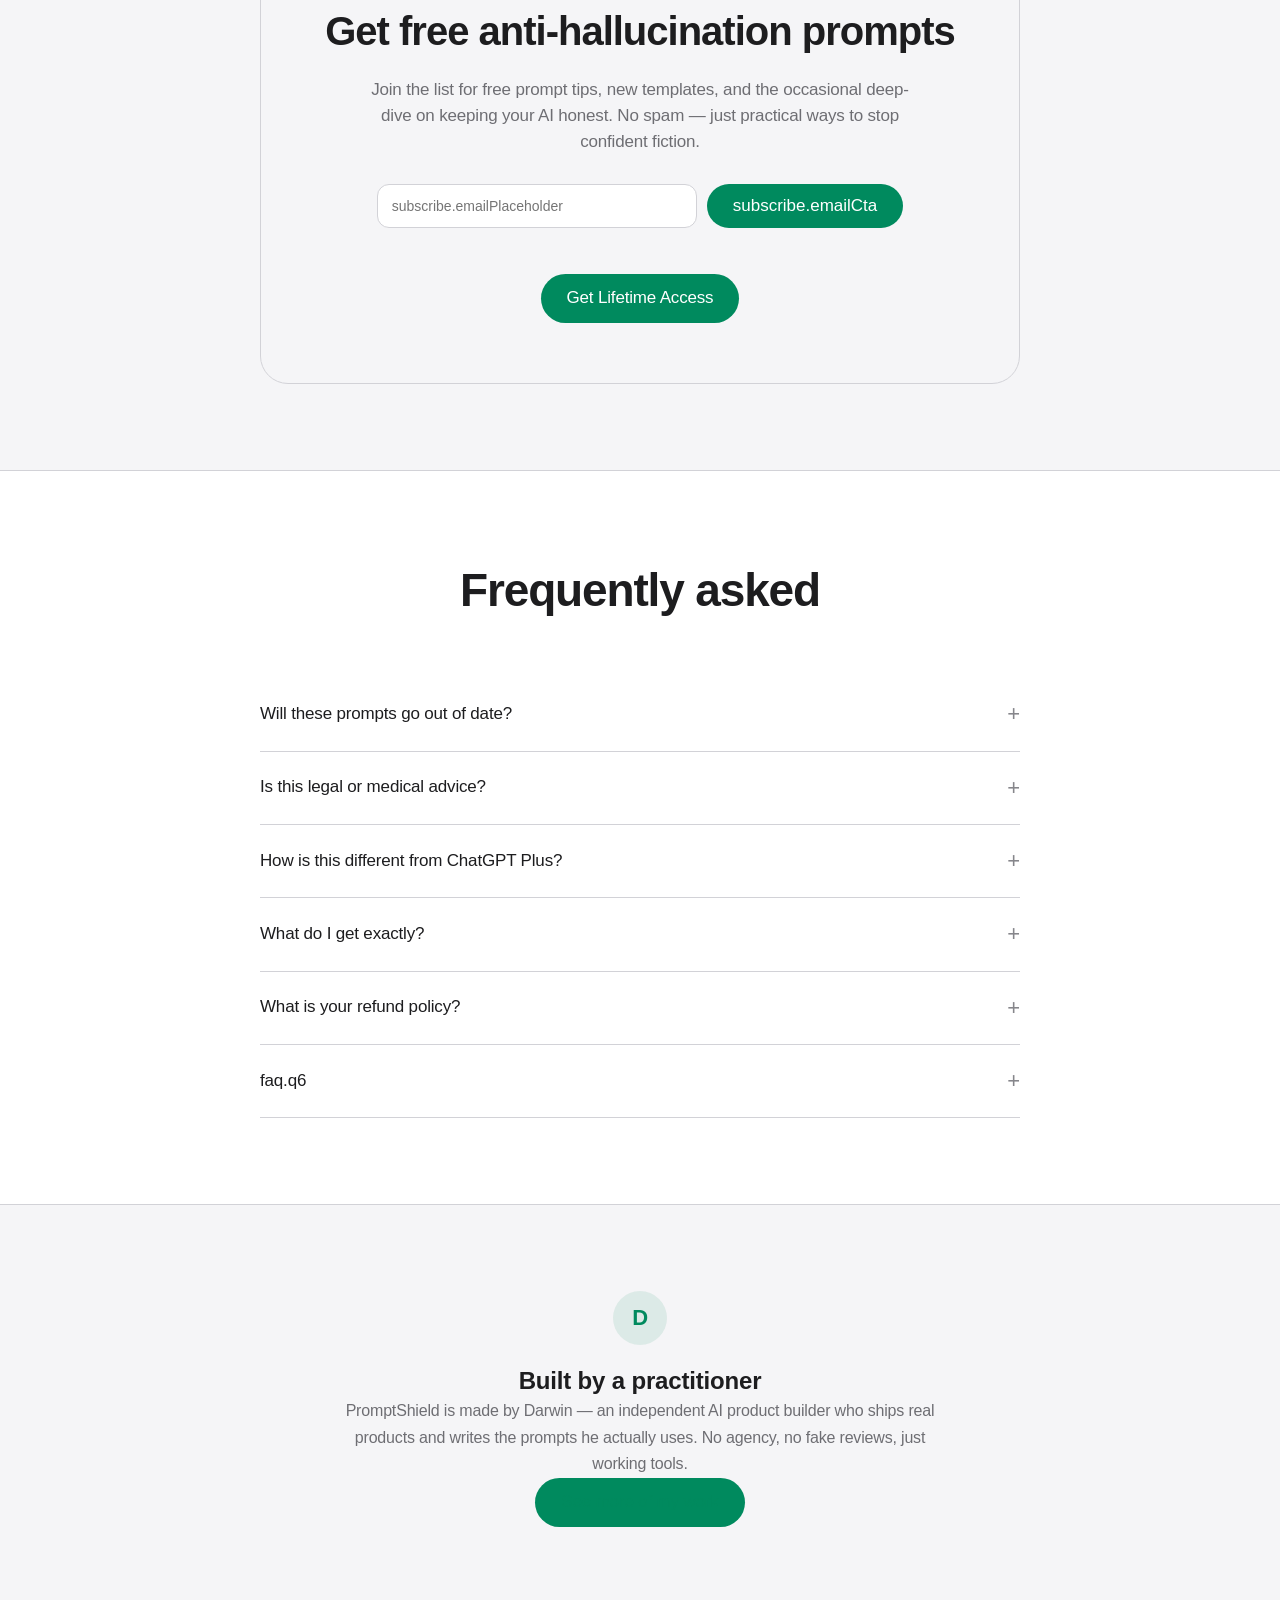
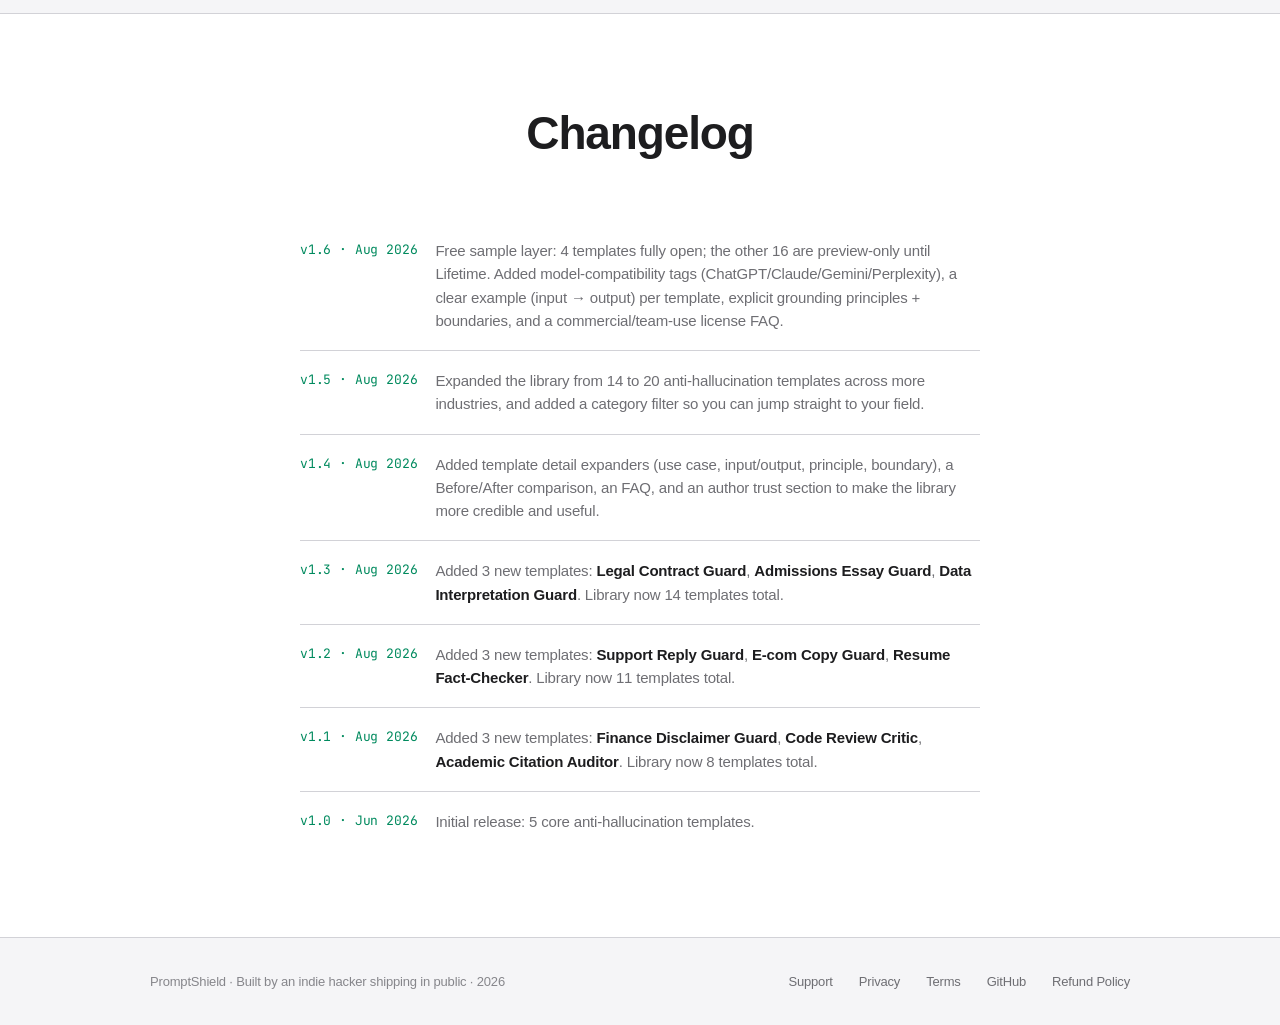
==== commit 97c323a8: "promptshield: honest hero framing + subscribe as free lead magnet - Hero sub2small states it is 'not" ====
--- a/index.html
+++ b/index.html
@@ -230,7 +230,7 @@
         <p class="hero-sub" data-i18n="hero.sub">PromptShield is a one-time pack of 20 battle-tested anti-hallucination prompt templates for indie developers: copy, paste, and ship faster.</p>
         <p class="hero-sub2">
             <span data-i18n="hero.sub2">20 battle-tested anti-hallucination prompt templates for AI builders.</span>
-            <small data-i18n="hero.sub2small">Copy-paste ready · Production-tested · Zero fluff.</small>
+            <small data-i18n="hero.sub2small">Copy-paste ready · Production-tested · Zero fluff. Not a magic shield — just prompts that make your AI cite its sources or say when it is unsure.</small>
         </p>
         <div class="hero-price" data-i18n="hero.price">$1.9 · One-time payment · Lifetime access</div>
         <a href="#templates" class="btn btn-primary" data-i18n="hero.cta">Browse free templates</a>
@@ -407,7 +407,7 @@
                 'hero.title1':'Stop AI hallucinations','hero.title2':'in production',
                 'hero.sub':'PromptShield is a one-time pack of 20 battle-tested anti-hallucination prompt templates for indie developers: copy, paste, and ship faster.',
                 'hero.sub2':'20 battle-tested anti-hallucination prompt templates for AI builders.',
-                'hero.sub2small':'Copy-paste ready · Production-tested · Zero fluff.',
+                'hero.sub2small':'Copy-paste ready · Production-tested · Zero fluff. Not a magic shield — just prompts that make your AI cite its sources or say when it is unsure.',
                 'hero.price':'$1.9 · One-time payment · Lifetime access',
                 'hero.cta':'Browse free templates','hero.trust':'Built in public · feedback welcome',
                 'templates.title':'Prompt Library','templates.sub':'Copy these templates directly into your application code.',
@@ -420,7 +420,7 @@
                 'pricing.lifeF1':'All 20 templates + future drops','pricing.lifeF2':'Lifetime updates',
                 'pricing.buy':'$1.9 · Get Lifetime Access','pricing.secured':'One-time payment · 14-day refund · Secured by Creem',
                 'pricing.note':'A token price that funds future template drops.',
-                'subscribe.title':'Stay updated','subscribe.sub':'PromptShield is built in public. New templates and improvements ship as we go. Grab Lifetime and updates are delivered to the email you use at Creem checkout: no separate signup needed.','subscribe.cta':'Get Lifetime Access',
+                'subscribe.title':'Get free anti-hallucination prompts','subscribe.sub':'Join the list for free prompt tips, new templates, and the occasional deep-dive on keeping your AI honest. No spam — just practical ways to stop confident fiction.','subscribe.cta':'Get Lifetime Access',
                 'changelog.title':'Changelog',
                 'changelog.v12':'Added 3 new templates: <strong>Support Reply Guard</strong>, <strong>E-com Copy Guard</strong>, <strong>Resume Fact-Checker</strong>. Library now 11 templates total.',
                 'changelog.v13':'Added 3 new templates: <strong>Legal Contract Guard</strong>, <strong>Admissions Essay Guard</strong>, <strong>Data Interpretation Guard</strong>. Library now 14 templates total.',
@@ -460,7 +460,7 @@
                 'hero.title1':'让 AI 在生产中','hero.title2':'不再胡说八道',
                 'hero.sub':'PromptShield 是一套一次性买断的提示词模板包，含 20 个经过实战检验的防幻觉模板，专为独立开发者打造：复制、粘贴，更快上线。',
                 'hero.sub2':'20 个经过实战检验的「抗幻觉」提示词模板，给做 AI 产品的你。',
-                'hero.sub2small':'复制即用 · 生产环境验证 · 不含废话。',
+                'hero.sub2small':'复制即用 · 生产环境验证 · 不含废话。不是魔法盾牌——只是一组提示词，让 AI 有来源就引用、没把握就承认不知道。',
                 'hero.price':'$1.9 · 一次性付费 · 终身使用',
                 'hero.cta':'浏览免费模板','hero.trust':'公开构建中 · 欢迎反馈',
                 'templates.title':'模板库','templates.sub':'直接把这些模板复制到你的应用代码里。',
@@ -473,7 +473,7 @@
                 'pricing.lifeF1':'全部 20 个模板 + 后续更新','pricing.lifeF2':'终身更新',
                 'pricing.buy':'$1.9 · 获取终身访问','pricing.secured':'一次性付费 · 14 天退款 · 由 Creem 担保交易',
                 'pricing.note':'象征性定价，用于支撑后续模板更新。',
-                'subscribe.title':'保持关注','subscribe.sub':'PromptShield 以公开方式持续构建。新模板与改进会随版本发布。购买终身版后，更新会直接发送到你在 Creem 结账时使用的邮箱：无需单独注册。','subscribe.cta':'获取终身访问',
+                'subscribe.title':'免费领取抗幻觉提示词','subscribe.sub':'订阅即可免费获取提示词技巧、新模板，以及偶尔的「让 AI 保持诚实」深度分享。无垃圾邮件——只有实用的方法，止住一本正经的胡说。','subscribe.cta':'获取终身访问',
                 'changelog.title':'更新日志',
                 'changelog.v12':'新增 3 个模板：<strong>客服回复守卫</strong>、<strong>电商文案守卫</strong>、<strong>简历事实核查</strong>。模板库现共 11 个。',
                 'changelog.v13':'新增 3 个模板：<strong>法务合同审查守卫</strong>、<strong>留学申请文书守卫</strong>、<strong>数据解读守卫</strong>。模板库现共 14 个。',
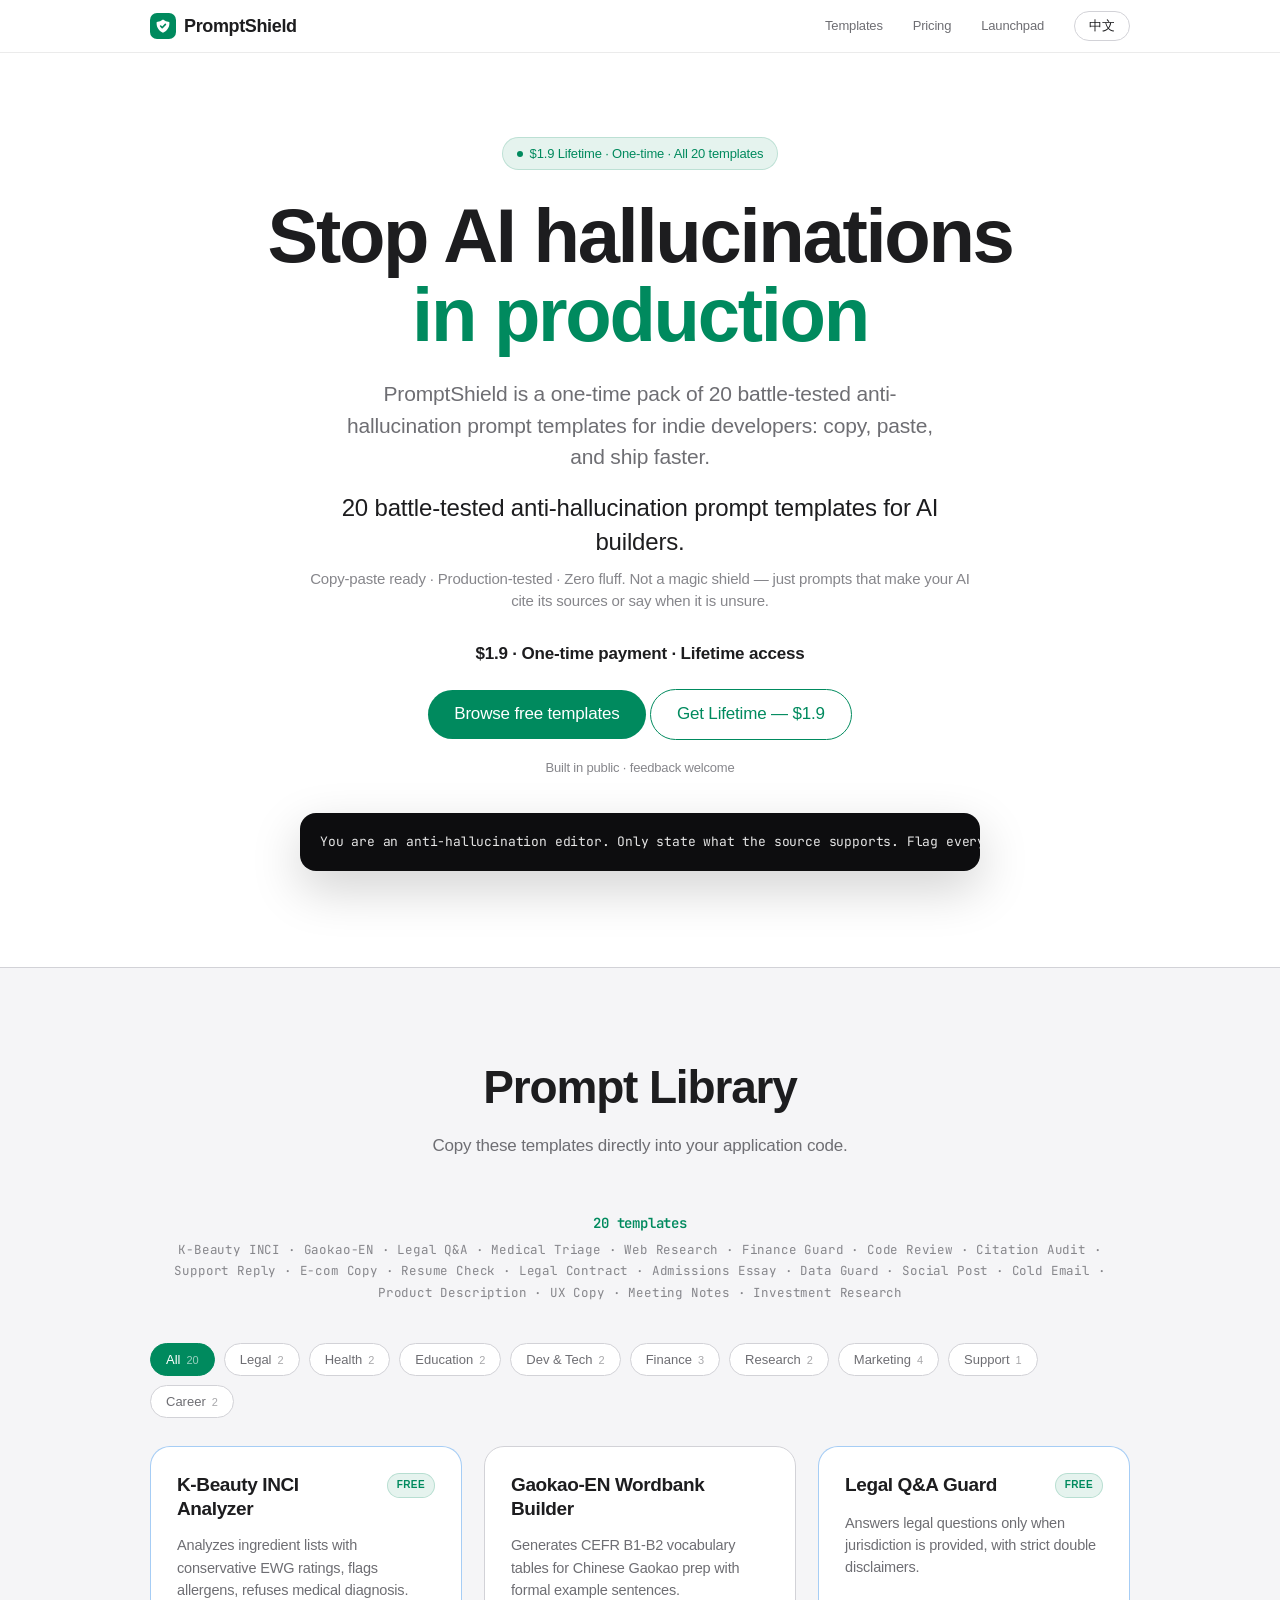
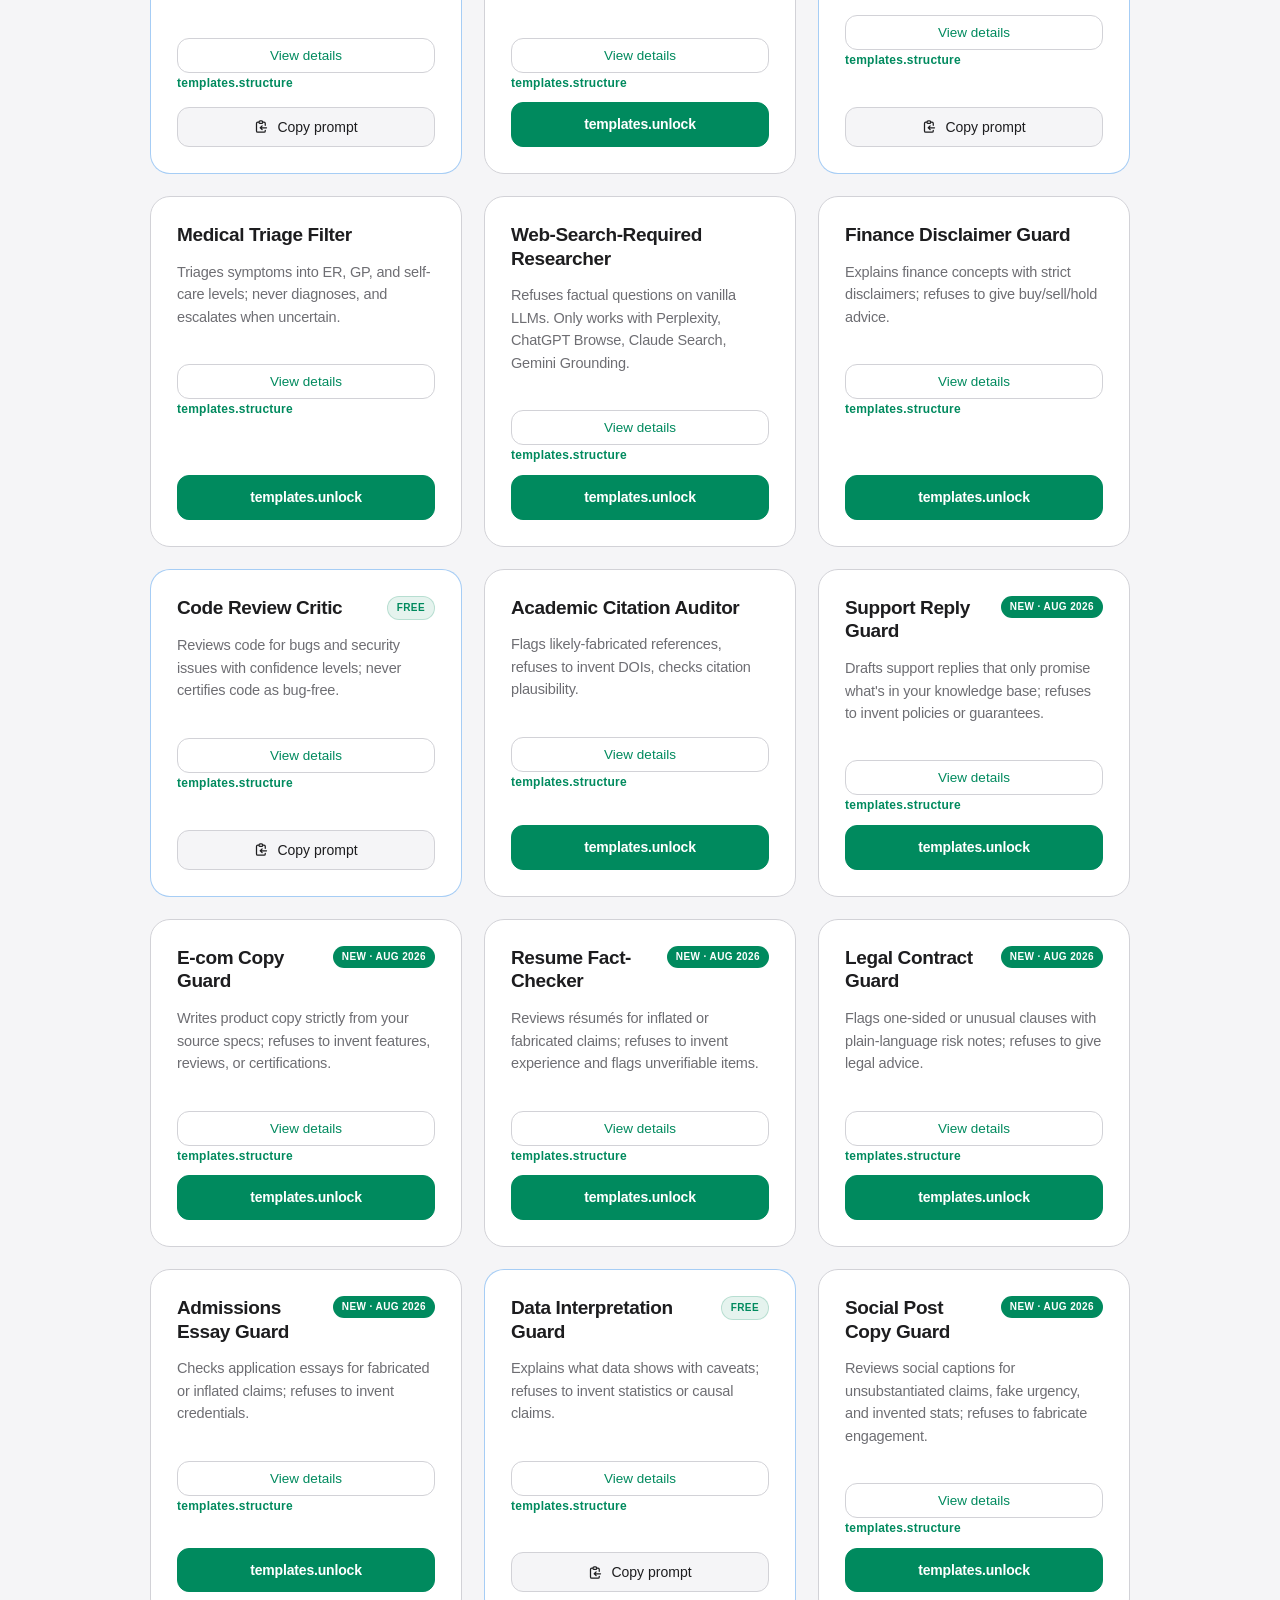
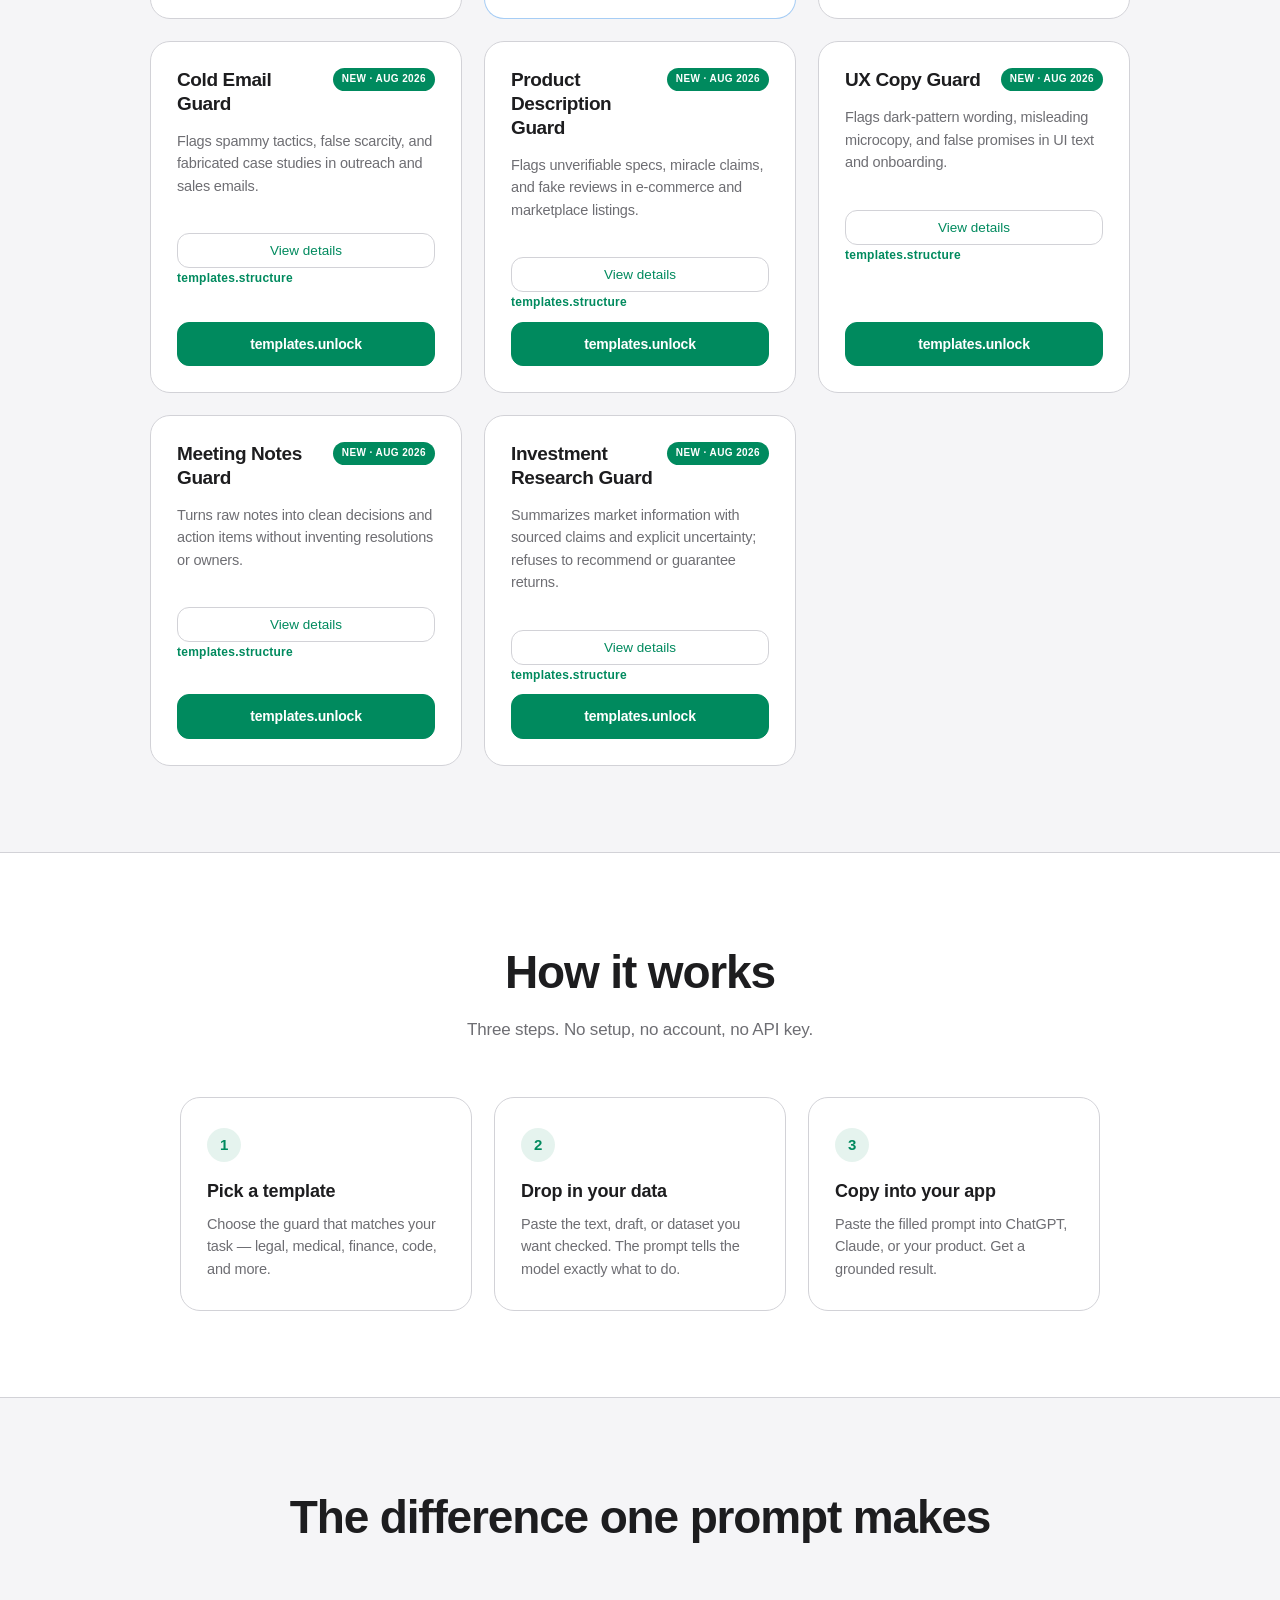
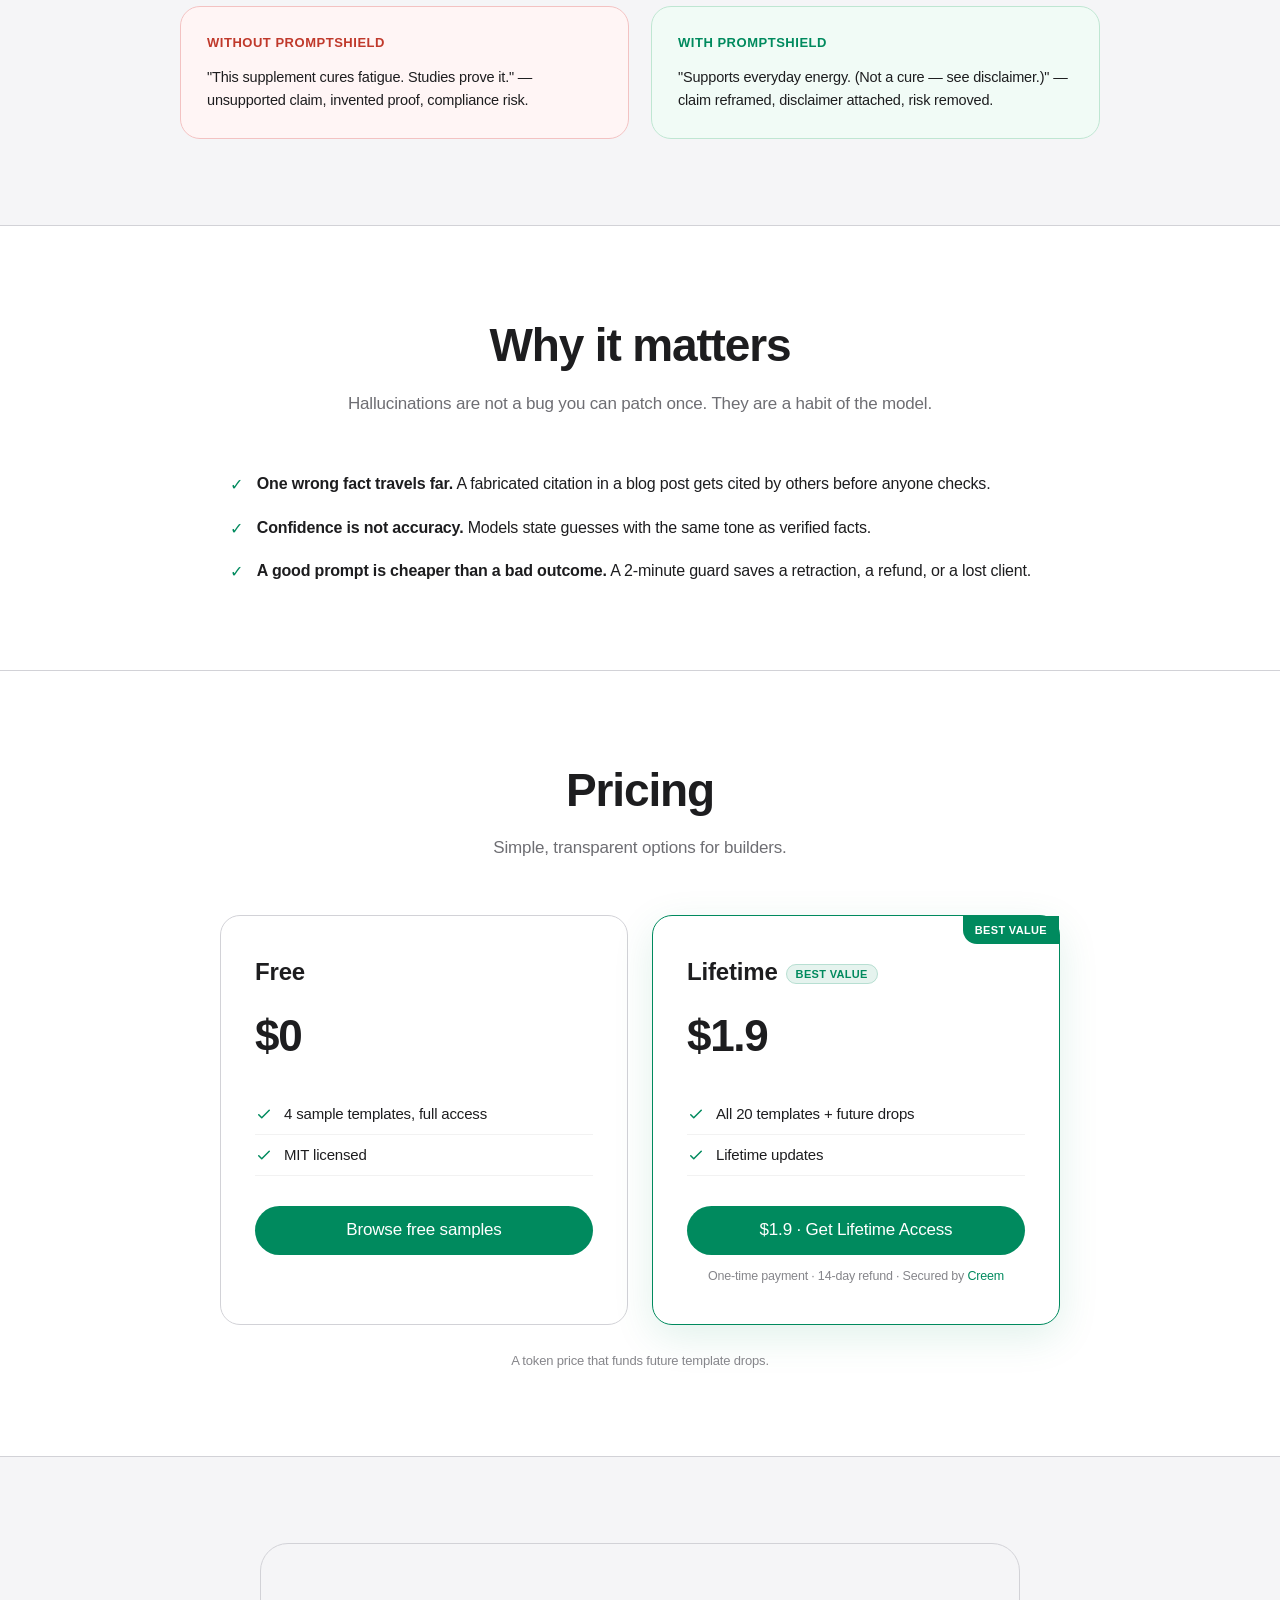
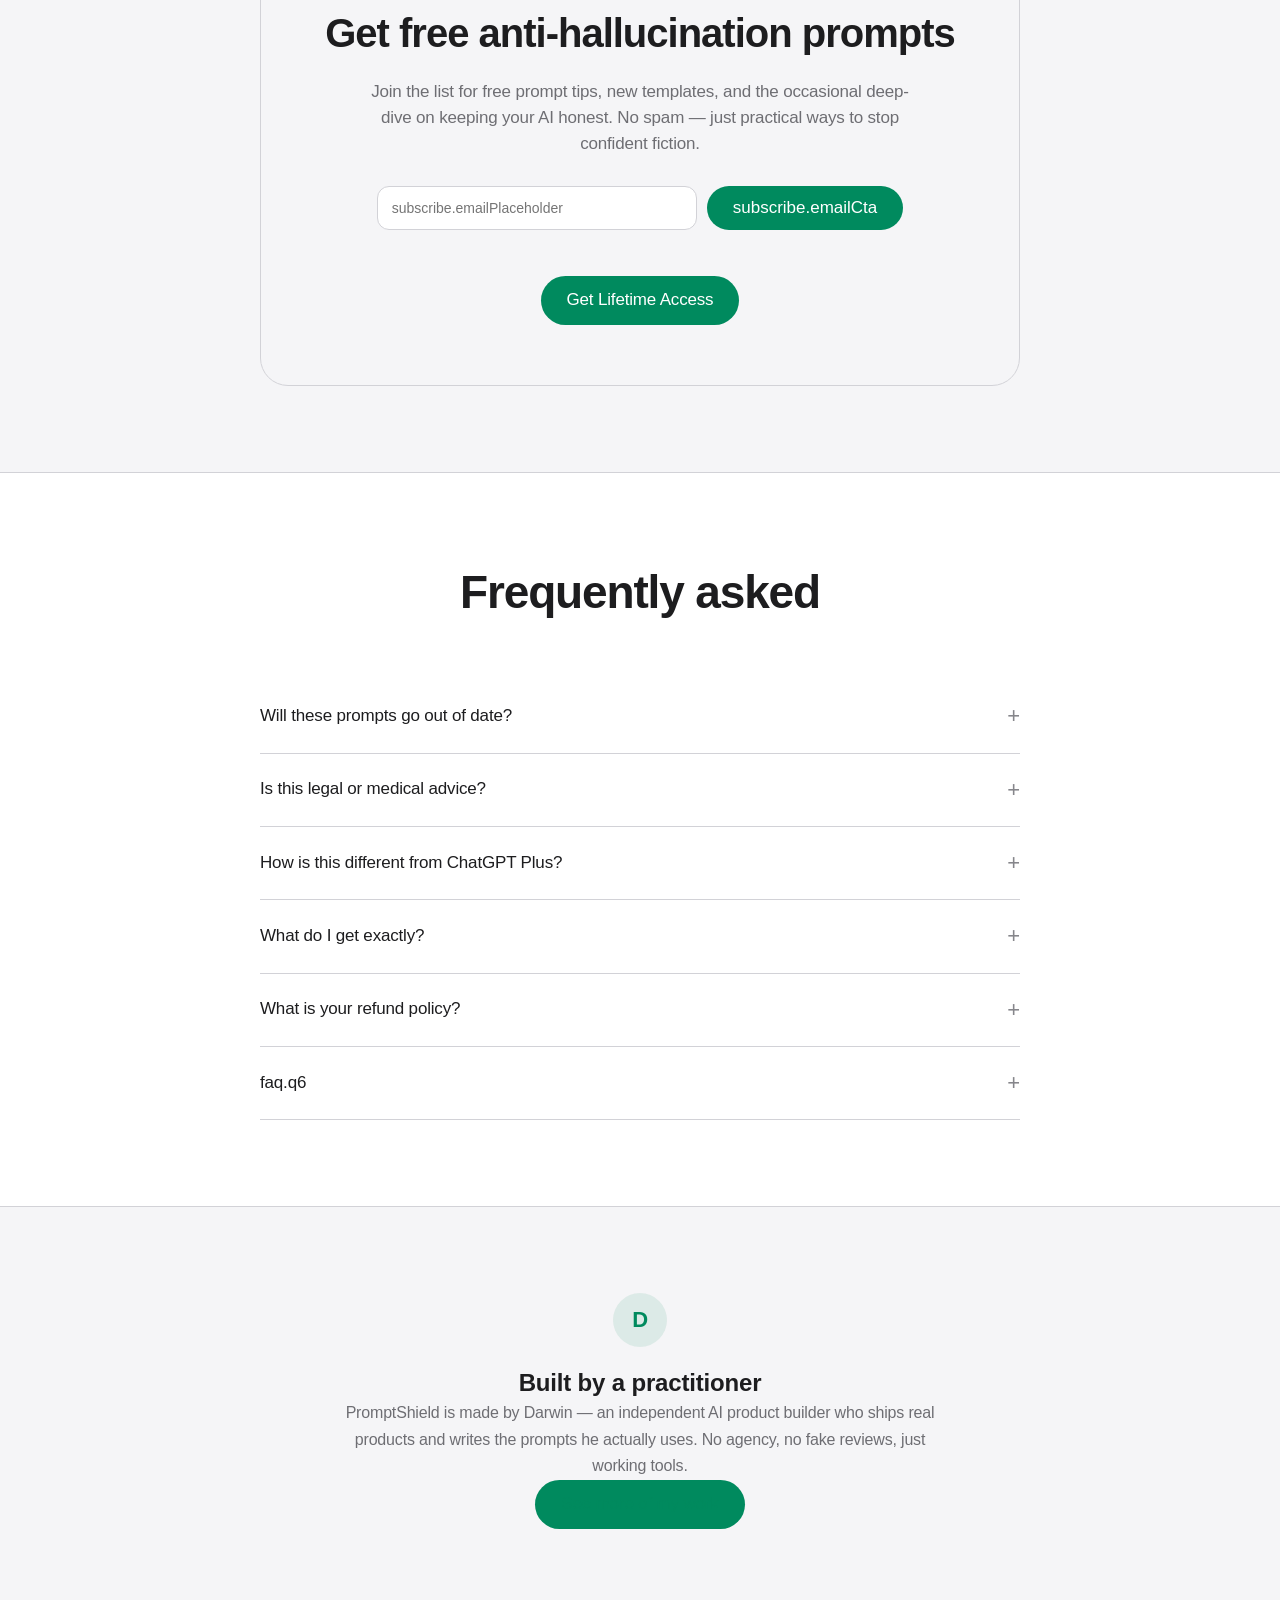
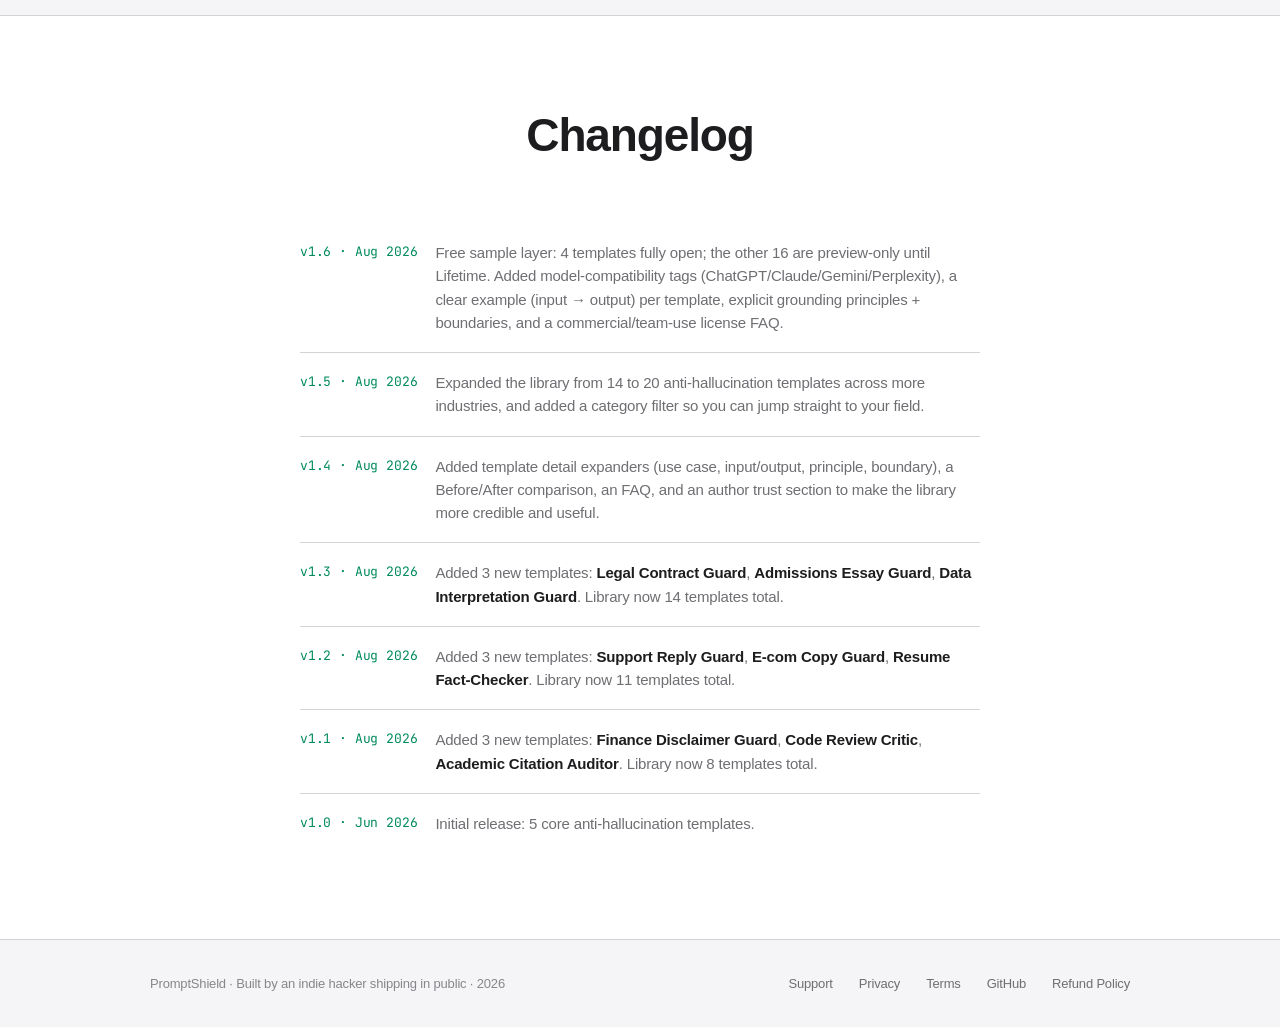
==== commit d14a51d5: "feat: PromptShield SEO + subscribe (sat/darwin/promptshield-seo-opt) P2 SEO: description/canonical/O" ====
--- a/index.html
+++ b/index.html
@@ -3,7 +3,28 @@
 <head>
     <meta charset="UTF-8">
     <meta name="viewport" content="width=device-width, initial-scale=1.0">
+    <link rel="icon" type="image/svg+xml" href="favicon.svg">
+    <link rel="apple-touch-icon" href="favicon.svg">
     <title>PromptShield — Anti-Hallucination Prompt Templates</title>
+    <meta name="description" content="PromptShield — battle-tested anti-hallucination prompt templates that force AI to verify sources, cite evidence, and stop fabricating. Stop your AI from making things up.">
+    <link rel="canonical" href="https://anjianzhao.online/">
+    <link rel="alternate" hreflang="en" href="https://anjianzhao.online/">
+    <link rel="alternate" hreflang="zh" href="https://anjianzhao.online/">
+    <link rel="alternate" hreflang="x-default" href="https://anjianzhao.online/">
+    <meta property="og:type" content="website">
+    <meta property="og:title" content="PromptShield — Anti-Hallucination Prompt Templates">
+    <meta property="og:description" content="Battle-tested prompt templates that force AI to verify sources, cite evidence, and stop hallucinating.">
+    <meta property="og:url" content="https://anjianzhao.online/">
+    <meta property="og:site_name" content="PromptShield">
+    <meta property="og:locale" content="en_US">
+    <meta property="og:image" content="https://anjianzhao.online/og-image.png">
+    <meta property="og:image:width" content="1200">
+    <meta property="og:image:height" content="630">
+    <meta property="og:image:alt" content="PromptShield — Anti-Hallucination Prompt Templates">
+    <meta name="twitter:card" content="summary_large_image">
+    <meta name="twitter:image" content="https://anjianzhao.online/og-image.png">
+    <meta name="twitter:title" content="PromptShield — Anti-Hallucination Prompt Templates">
+    <meta name="twitter:description" content="Battle-tested prompt templates that force AI to verify sources, cite evidence, and stop hallucinating.">
     <link rel="preconnect" href="https://fonts.googleapis.com">
     <link rel="preconnect" href="https://fonts.gstatic.com" crossorigin>
     <link href="https://fonts.googleapis.com/css2?family=Inter:wght@400;500;600;700&family=JetBrains+Mono:wght@400;500&display=swap" rel="stylesheet">
@@ -49,6 +70,9 @@
         .btn-primary{background:var(--accent);color:#fff}
         .btn-primary:hover{background:var(--accent-hover);transform:scale(1.02)}
         .btn-primary:active{transform:scale(.98)}
+        .btn-secondary{background:transparent;color:var(--accent);border:1px solid var(--accent)}
+        .btn-secondary:hover{border-color:var(--accent-hover);color:var(--accent-hover);transform:scale(1.02)}
+        .btn-secondary:active{transform:scale(.98)}
         .hero-trust{font-size:13px;color:var(--text-3);margin-top:18px}
 
         /* Sections */
@@ -199,6 +223,29 @@
         .author p{font-size:16px;line-height:1.65;color:var(--text-2);max-width:600px;margin:0 auto}
         .author a{color:var(--accent);font-weight:500}
     </style>
+    <script type="application/ld+json">
+    {
+      "@context": "https://schema.org",
+      "@type": "Product",
+      "name": "PromptShield",
+      "description": "A one-time pack of 20 battle-tested anti-hallucination prompt templates for AI builders.",
+      "brand": {"@type": "Brand", "name": "PromptShield"},
+      "offers": {"@type": "Offer", "price": "1.9", "priceCurrency": "USD", "availability": "https://schema.org/InStock", "url": "https://www.creem.io/payment/prod_6IPYMXPl89fDZNjr4X8eSF"}
+    }
+    </script>
+    <script type="application/ld+json">
+    {
+      "@context": "https://schema.org",
+      "@type": "FAQPage",
+      "mainEntity": [
+        {"@type": "Question", "name": "Will these prompts go out of date?", "acceptedAnswer": {"@type": "Answer", "text": "The guard logic is stable; wording is refined as models change. Lifetime buyers get every update free."}},
+        {"@type": "Question", "name": "Is this legal or medical advice?", "acceptedAnswer": {"@type": "Answer", "text": "No. Every template stays in general-information mode and tells the model to defer to a professional. Nothing here replaces a licensed expert."}},
+        {"@type": "Question", "name": "How is this different from ChatGPT Plus?", "acceptedAnswer": {"@type": "Answer", "text": "Plus gives you a model. PromptShield gives you 20 task-specific guards that force the model to stay grounded — something the base model does not do on its own."}},
+        {"@type": "Question", "name": "What do I get exactly?", "acceptedAnswer": {"@type": "Answer", "text": "20 anti-hallucination prompt templates (EN + ZH), each with usage notes and worked input to output examples, delivered as a clean downloadable PDF bundle. MIT licensed — yours forever."}},
+        {"@type": "Question", "name": "What is your refund policy?", "acceptedAnswer": {"@type": "Answer", "text": "14-day no-questions refund via Creem. If the pack is not useful, email us and we reverse it."}}
+      ]
+    }
+    </script>
 </head>
 <body>
 
@@ -234,6 +281,7 @@
         </p>
         <div class="hero-price" data-i18n="hero.price">$1.9 · One-time payment · Lifetime access</div>
         <a href="#templates" class="btn btn-primary" data-i18n="hero.cta">Browse free templates</a>
+        <a href="https://www.creem.io/payment/prod_6IPYMXPl89fDZNjr4X8eSF" class="btn btn-secondary" data-i18n="hero.ctaBuy" target="_blank" rel="noopener">Get Lifetime — $1.9</a>
         <p class="hero-trust" data-i18n="hero.trust">Built in public · feedback welcome</p>
         <pre class="hero-preview" data-i18n="hero.preview">You are an anti-hallucination editor. Only state what the source supports. Flag every claim it cannot verify. Never invent numbers, quotes, or sources.</pre>
     </header>
@@ -331,8 +379,8 @@
     <section class="block alt">
         <div class="wrap">
             <div class="sub-card reveal">
-                <h2 data-i18n="subscribe.title">Stay updated</h2>
-                <p data-i18n="subscribe.sub">PromptShield is built in public. New templates and improvements ship as we go. Grab Lifetime and updates are delivered to the email you use at Creem checkout: no separate signup needed.</p>
+                <h2 data-i18n="subscribe.title">Get free anti-hallucination prompts</h2>
+                <p data-i18n="subscribe.sub">Join the list for free prompt tips, new templates, and the occasional deep-dive on keeping your AI honest. No spam — just practical ways to stop confident fiction.</p>
                 <form id="subForm" class="sub-form">
                     <input type="email" id="subEmail" placeholder="you@email.com" data-i18n-placeholder="subscribe.emailPlaceholder" required>
                     <button type="submit" class="btn btn-primary" data-i18n="subscribe.emailCta">Notify me</button>
@@ -387,7 +435,7 @@
         <div class="foot-inner">
             <div class="copy" data-i18n="footer.text">PromptShield · Built by an indie hacker shipping in public · 2026</div>
             <div class="foot-links">
-                <a href="mailto:darwin152140@gmail.com" data-i18n="footer.support">Support</a>
+                <a href="mailto:darwin152140&#64;gmail&#46;com" data-i18n="footer.support">Support</a>
                 <a href="privacy.html" data-i18n="footer.privacy">Privacy</a>
                 <a href="terms.html" data-i18n="footer.terms">Terms</a>
                 <a href="https://github.com/Klay-max" target="_blank" data-i18n="footer.github">GitHub</a>
@@ -409,7 +457,7 @@
                 'hero.sub2':'20 battle-tested anti-hallucination prompt templates for AI builders.',
                 'hero.sub2small':'Copy-paste ready · Production-tested · Zero fluff. Not a magic shield — just prompts that make your AI cite its sources or say when it is unsure.',
                 'hero.price':'$1.9 · One-time payment · Lifetime access',
-                'hero.cta':'Browse free templates','hero.trust':'Built in public · feedback welcome',
+                'hero.cta':'Browse free templates','hero.ctaBuy':'Get Lifetime — $1.9','hero.trust':'Built in public · feedback welcome',
                 'templates.title':'Prompt Library','templates.sub':'Copy these templates directly into your application code.',
                 'templates.count':'20 templates',
                 'templates.names':'K-Beauty INCI · Gaokao-EN · Legal Q&A · Medical Triage · Web Research · Finance Guard · Code Review · Citation Audit · Support Reply · E-com Copy · Resume Check · Legal Contract · Admissions Essay · Data Guard · Social Post · Cold Email · Product Description · UX Copy · Meeting Notes · Investment Research',
@@ -462,7 +510,7 @@
                 'hero.sub2':'20 个经过实战检验的「抗幻觉」提示词模板，给做 AI 产品的你。',
                 'hero.sub2small':'复制即用 · 生产环境验证 · 不含废话。不是魔法盾牌——只是一组提示词，让 AI 有来源就引用、没把握就承认不知道。',
                 'hero.price':'$1.9 · 一次性付费 · 终身使用',
-                'hero.cta':'浏览免费模板','hero.trust':'公开构建中 · 欢迎反馈',
+                'hero.cta':'浏览免费模板','hero.ctaBuy':'购买终身版 — $1.9','hero.trust':'公开构建中 · 欢迎反馈',
                 'templates.title':'模板库','templates.sub':'直接把这些模板复制到你的应用代码里。',
                 'templates.count':'20 个模板',
                 'templates.names':'K-Beauty 成分 · 高考英语 · 法律问答 · 医疗分诊 · 联网检索 · 金融合规 · 代码审查 · 引用审计 · 客服回复 · 电商文案 · 简历核查 · 合同审查 · 申请文书 · 数据解读 · 社媒文案 · 营销邮件 · 商品描述 · UX文案 · 会议纪要 · 投资研究',
@@ -1733,7 +1781,7 @@
         // ---- State & language ----
         const LS_KEY = 'ps-lang';
         const BUY_URL = 'https://www.creem.io/payment/prod_6IPYMXPl89fDZNjr4X8eSF';
-        const FORM_ENDPOINT = ''; // 在此填入你的 Formspree / Kit 表单 endpoint（留空则订阅仅本地提示，不真正发送）
+        const FORM_ENDPOINT = '/api/subscribe'; // 自建 Vercel serverless 函数接收订阅（邮箱写入仓库 subscribers.csv）；如改用第三方表单服务，替换为此处 endpoint
         let state = { lang: (localStorage.getItem(LS_KEY) || 'en'), filter:'all' };
         const CATEGORIES = [
             { key:'all', en:'All', zh:'全部' },
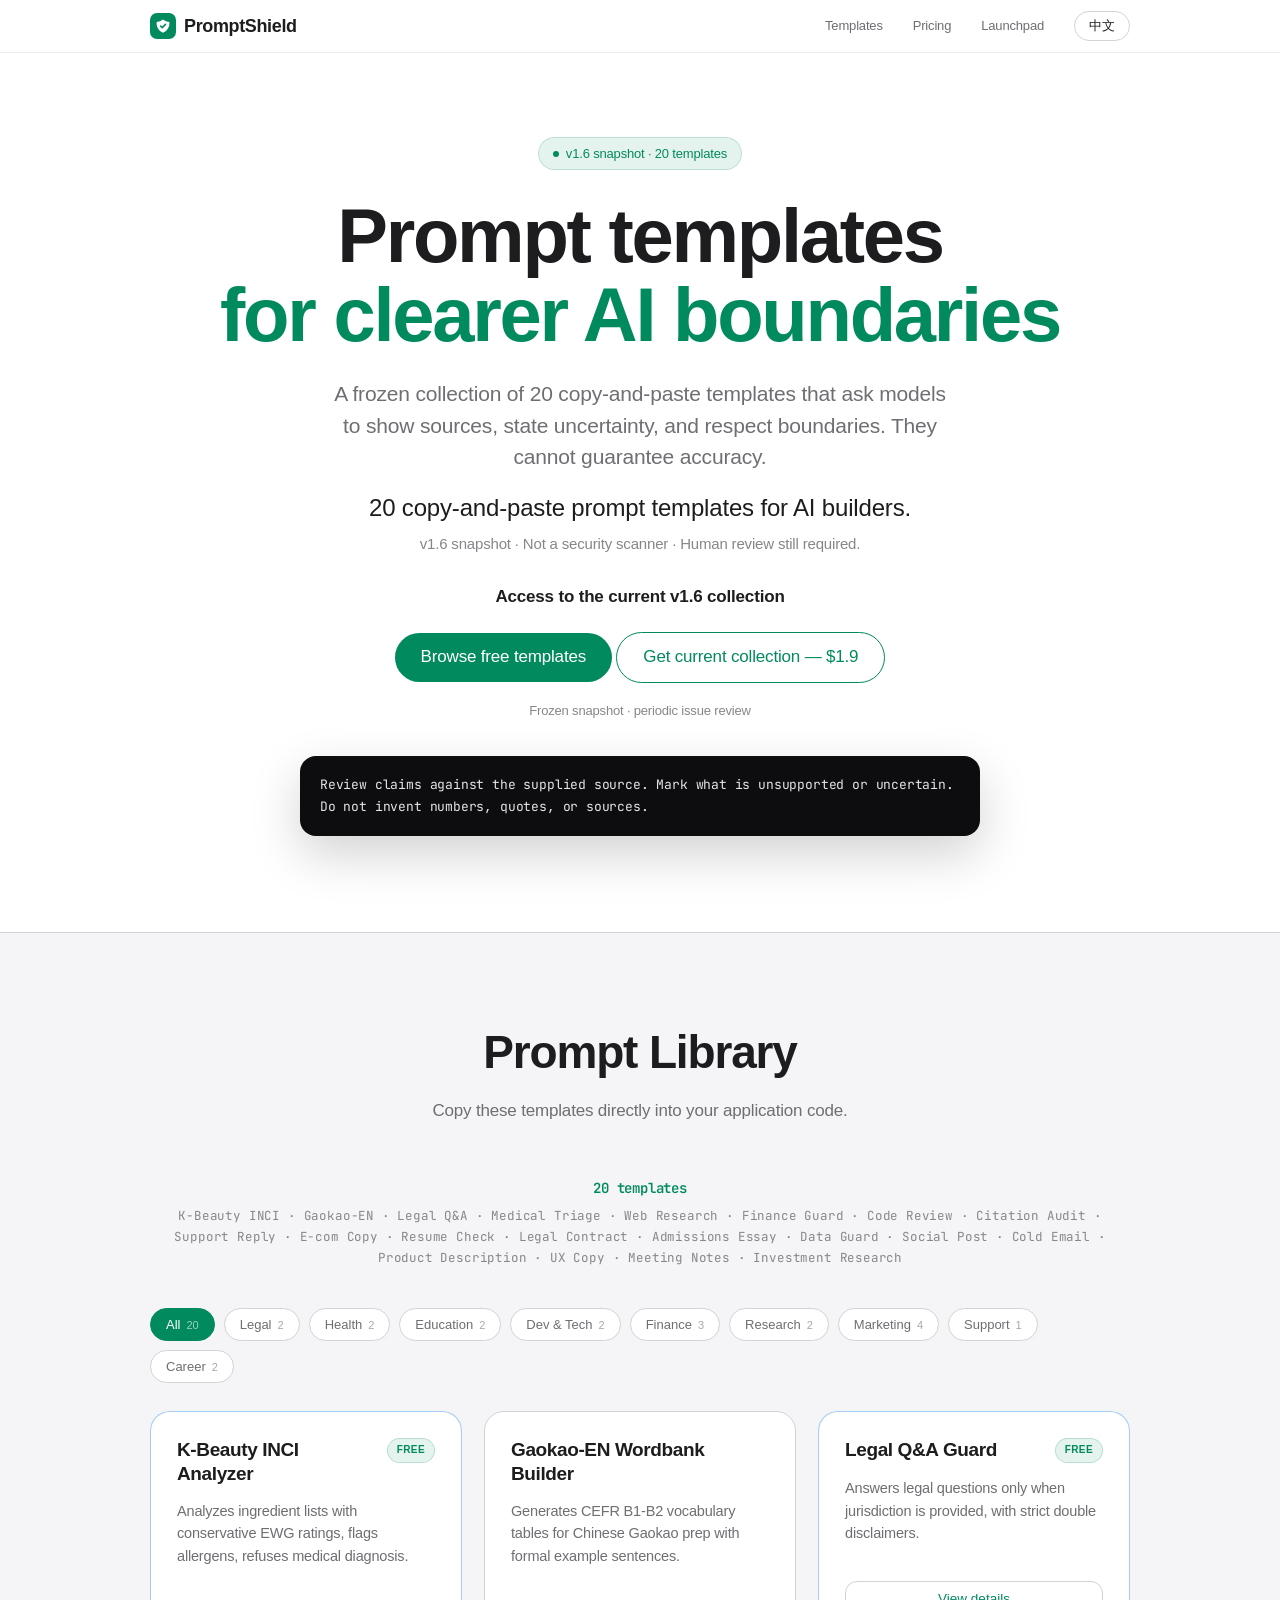
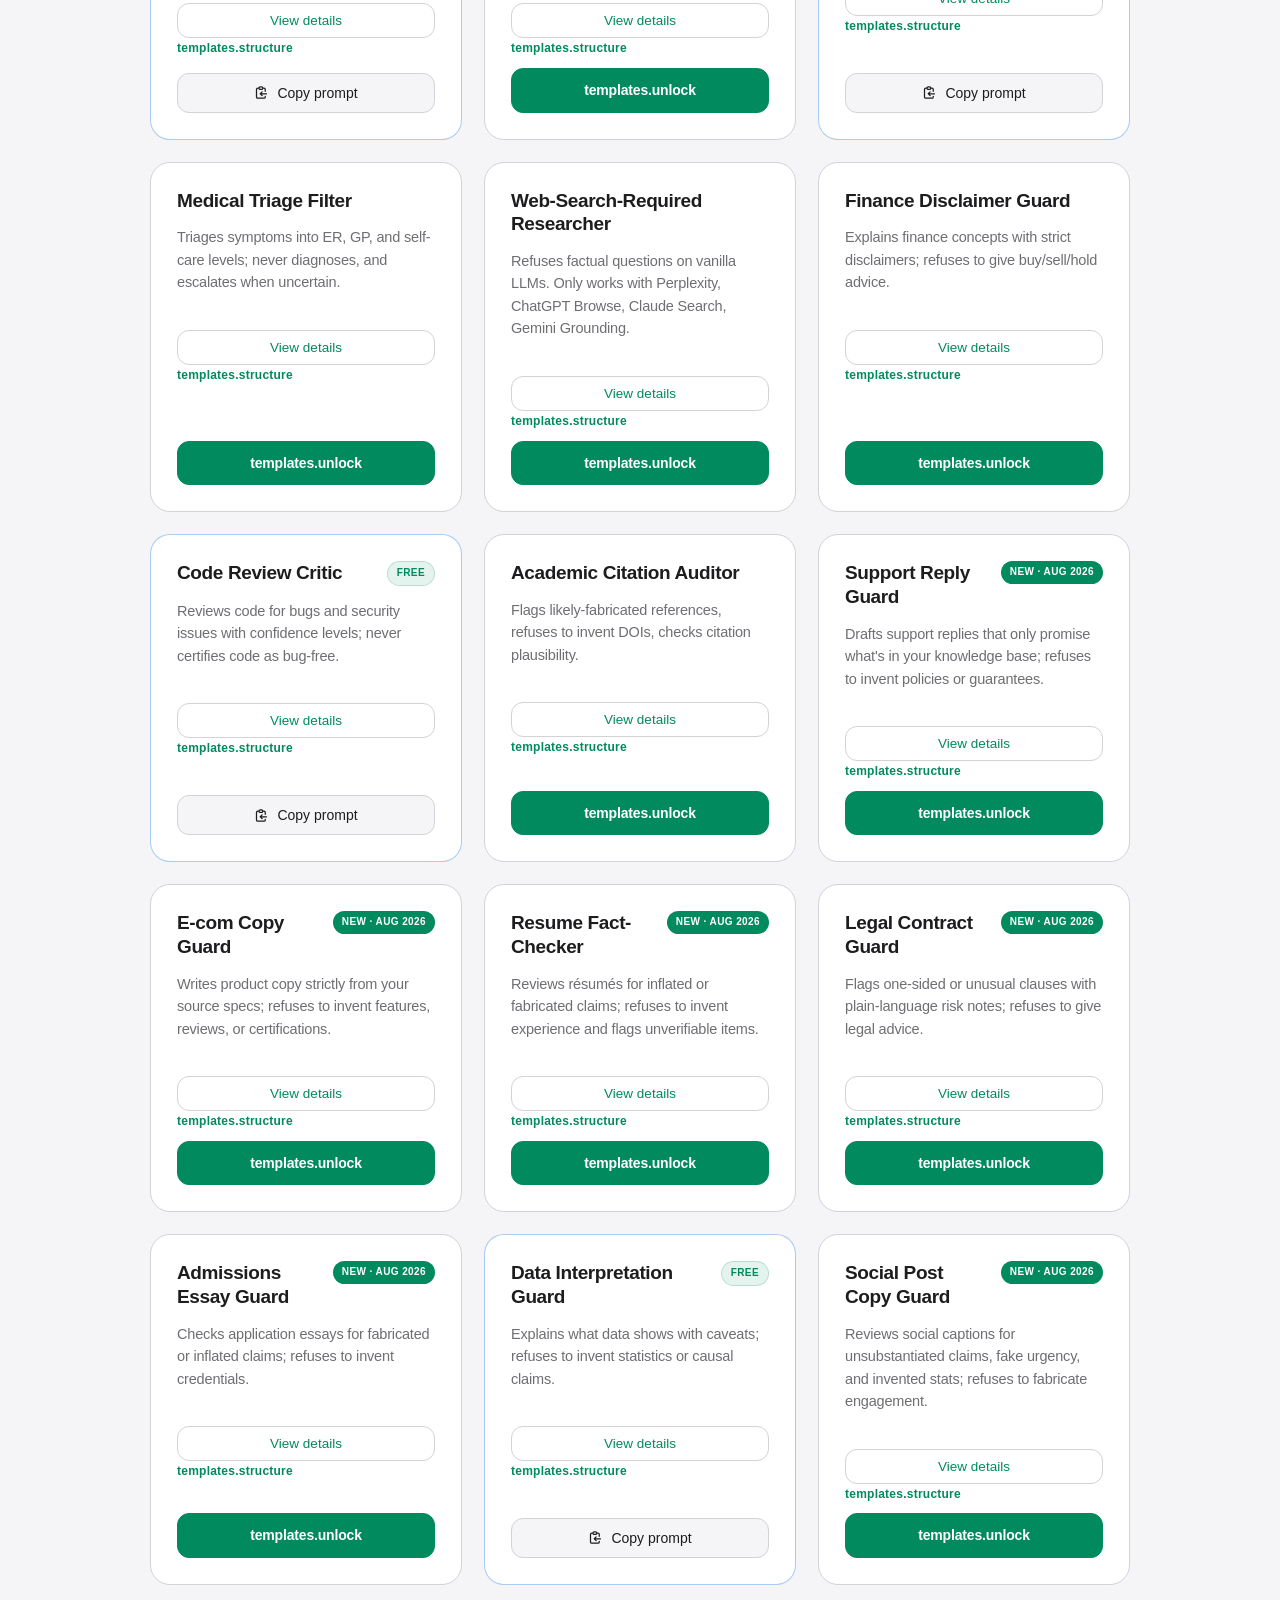
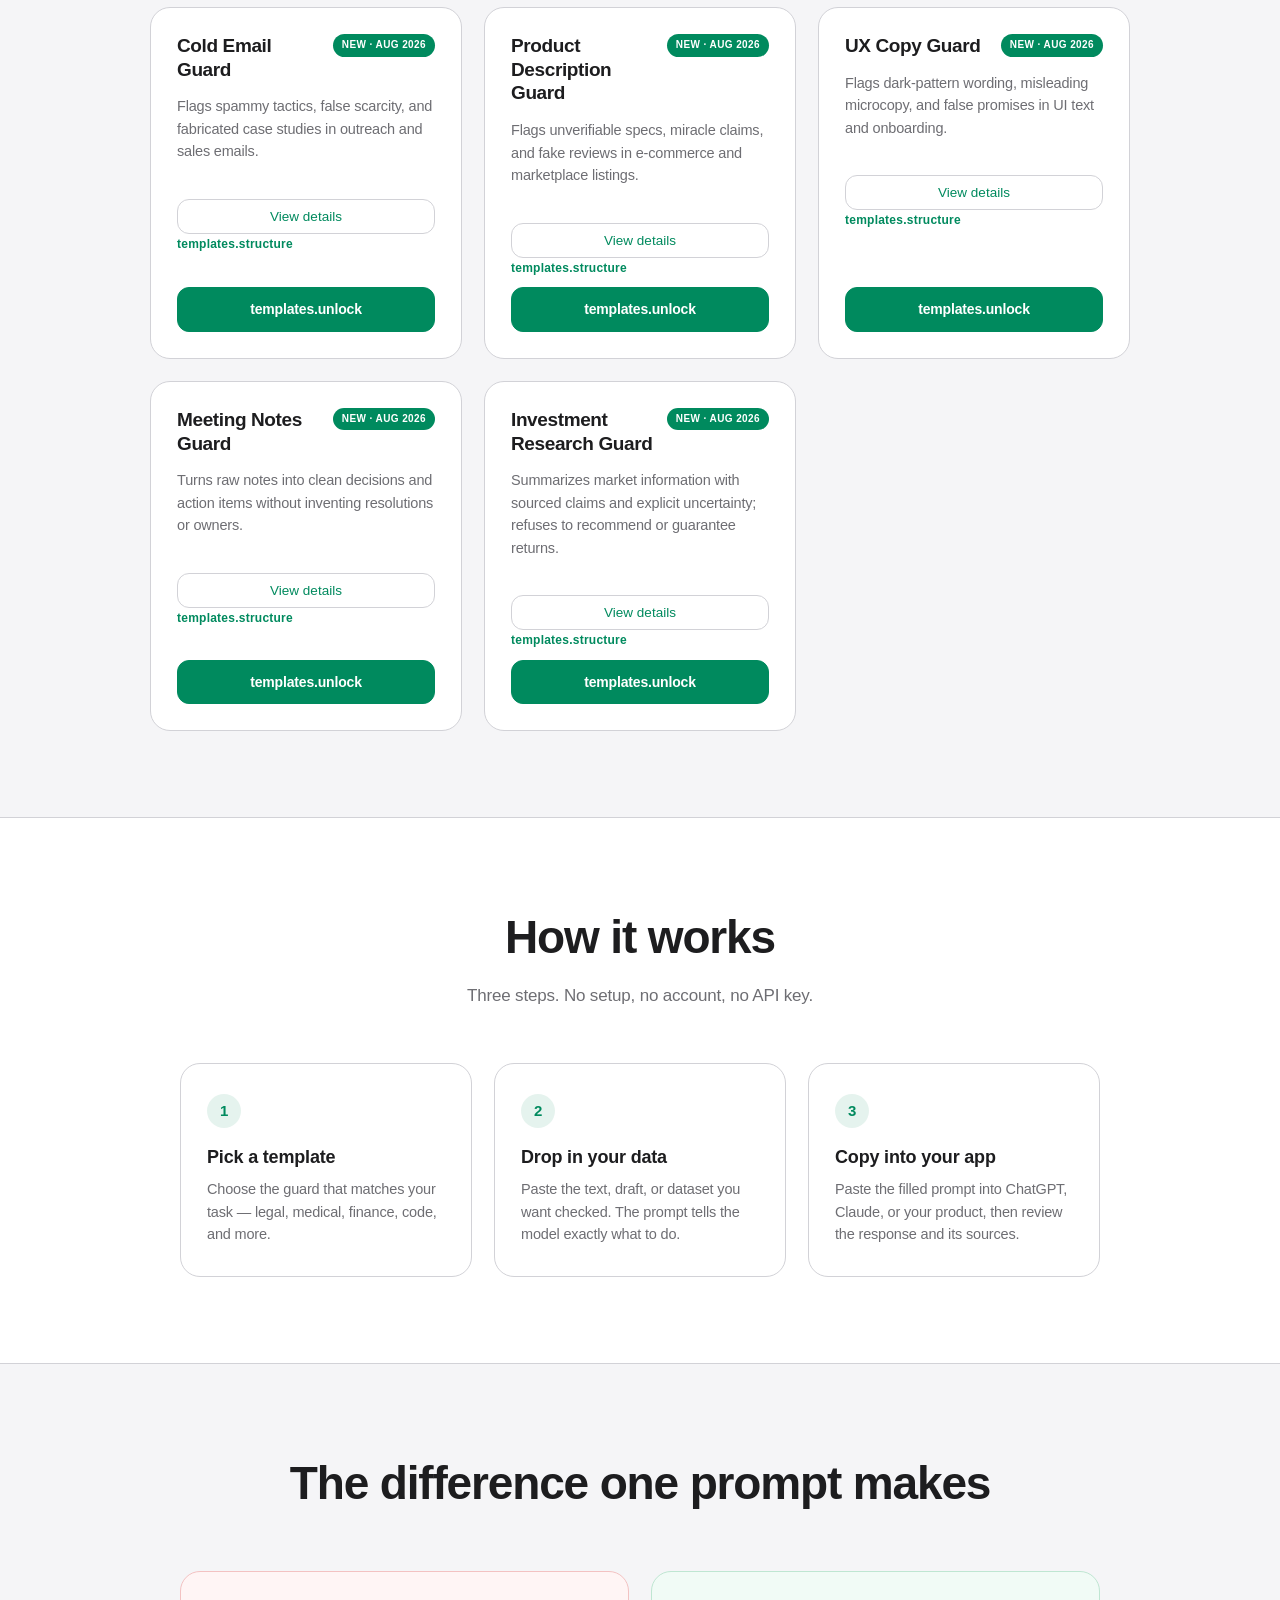
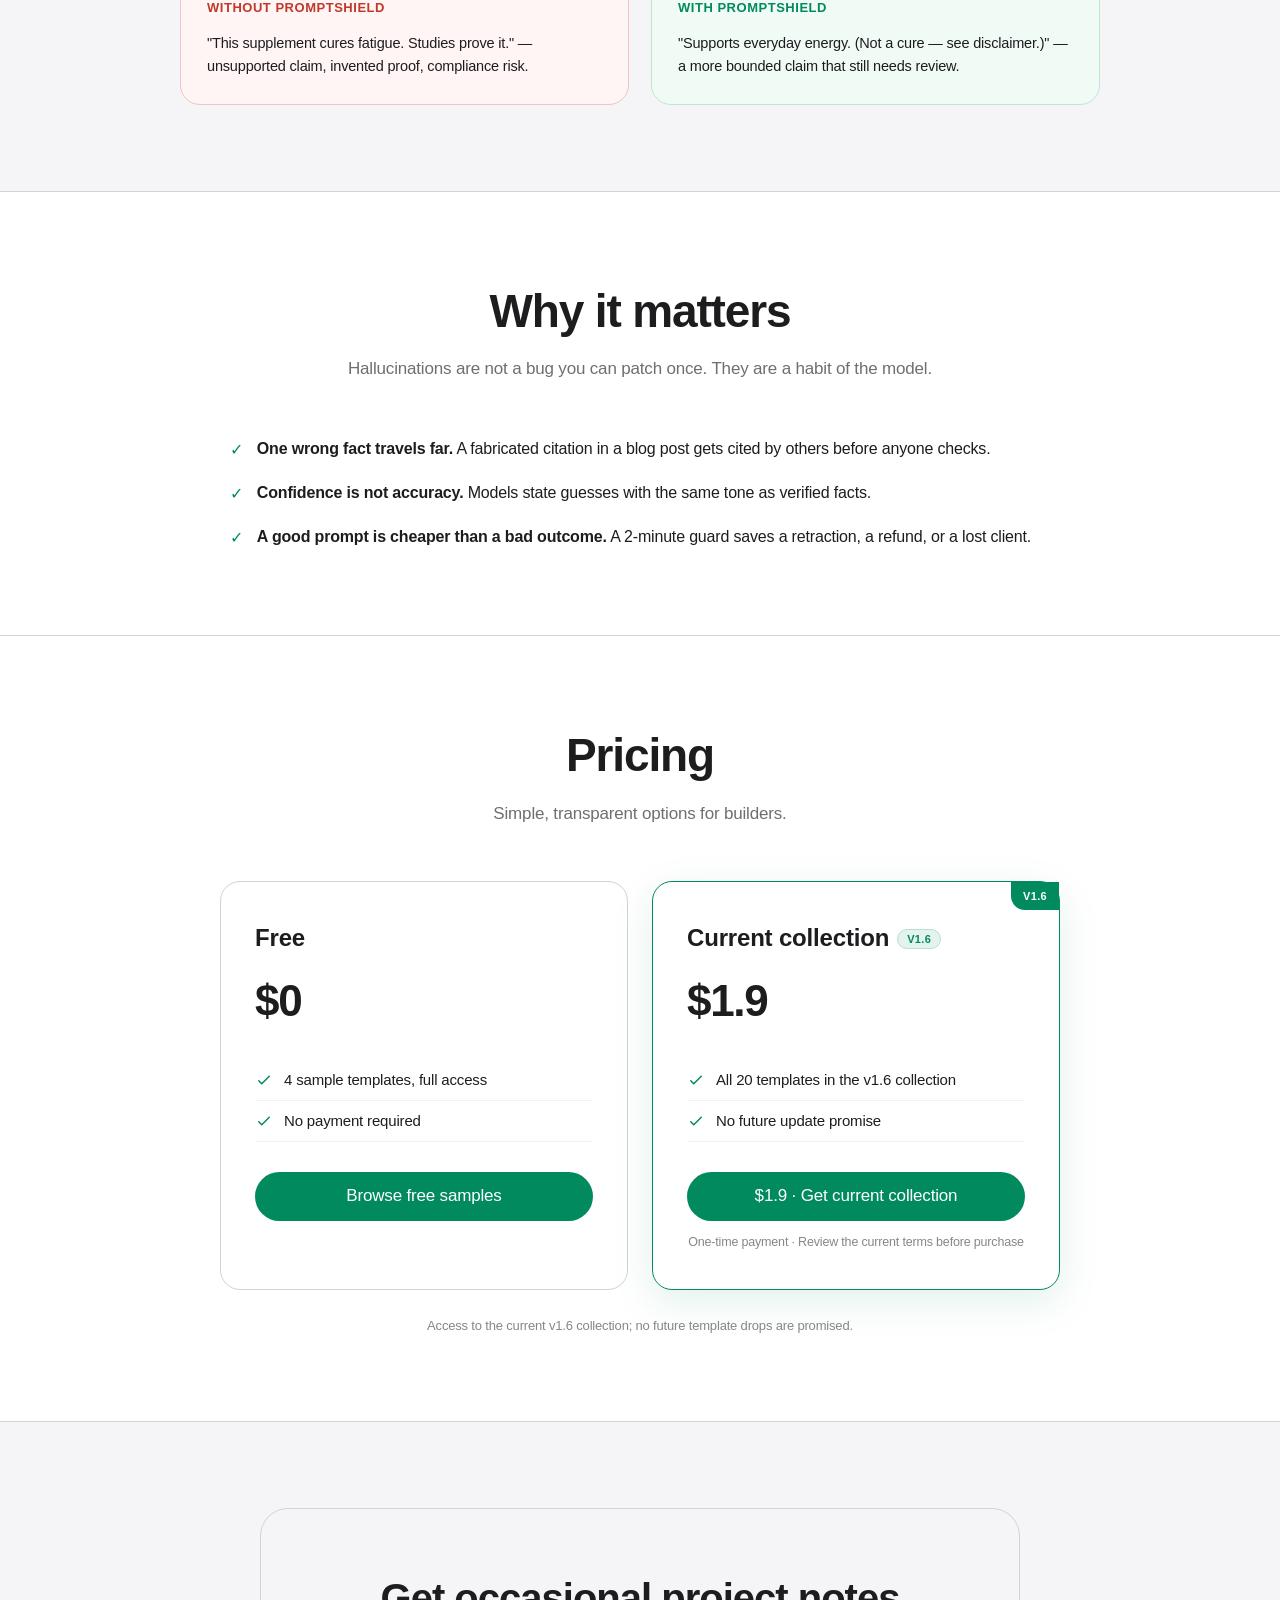
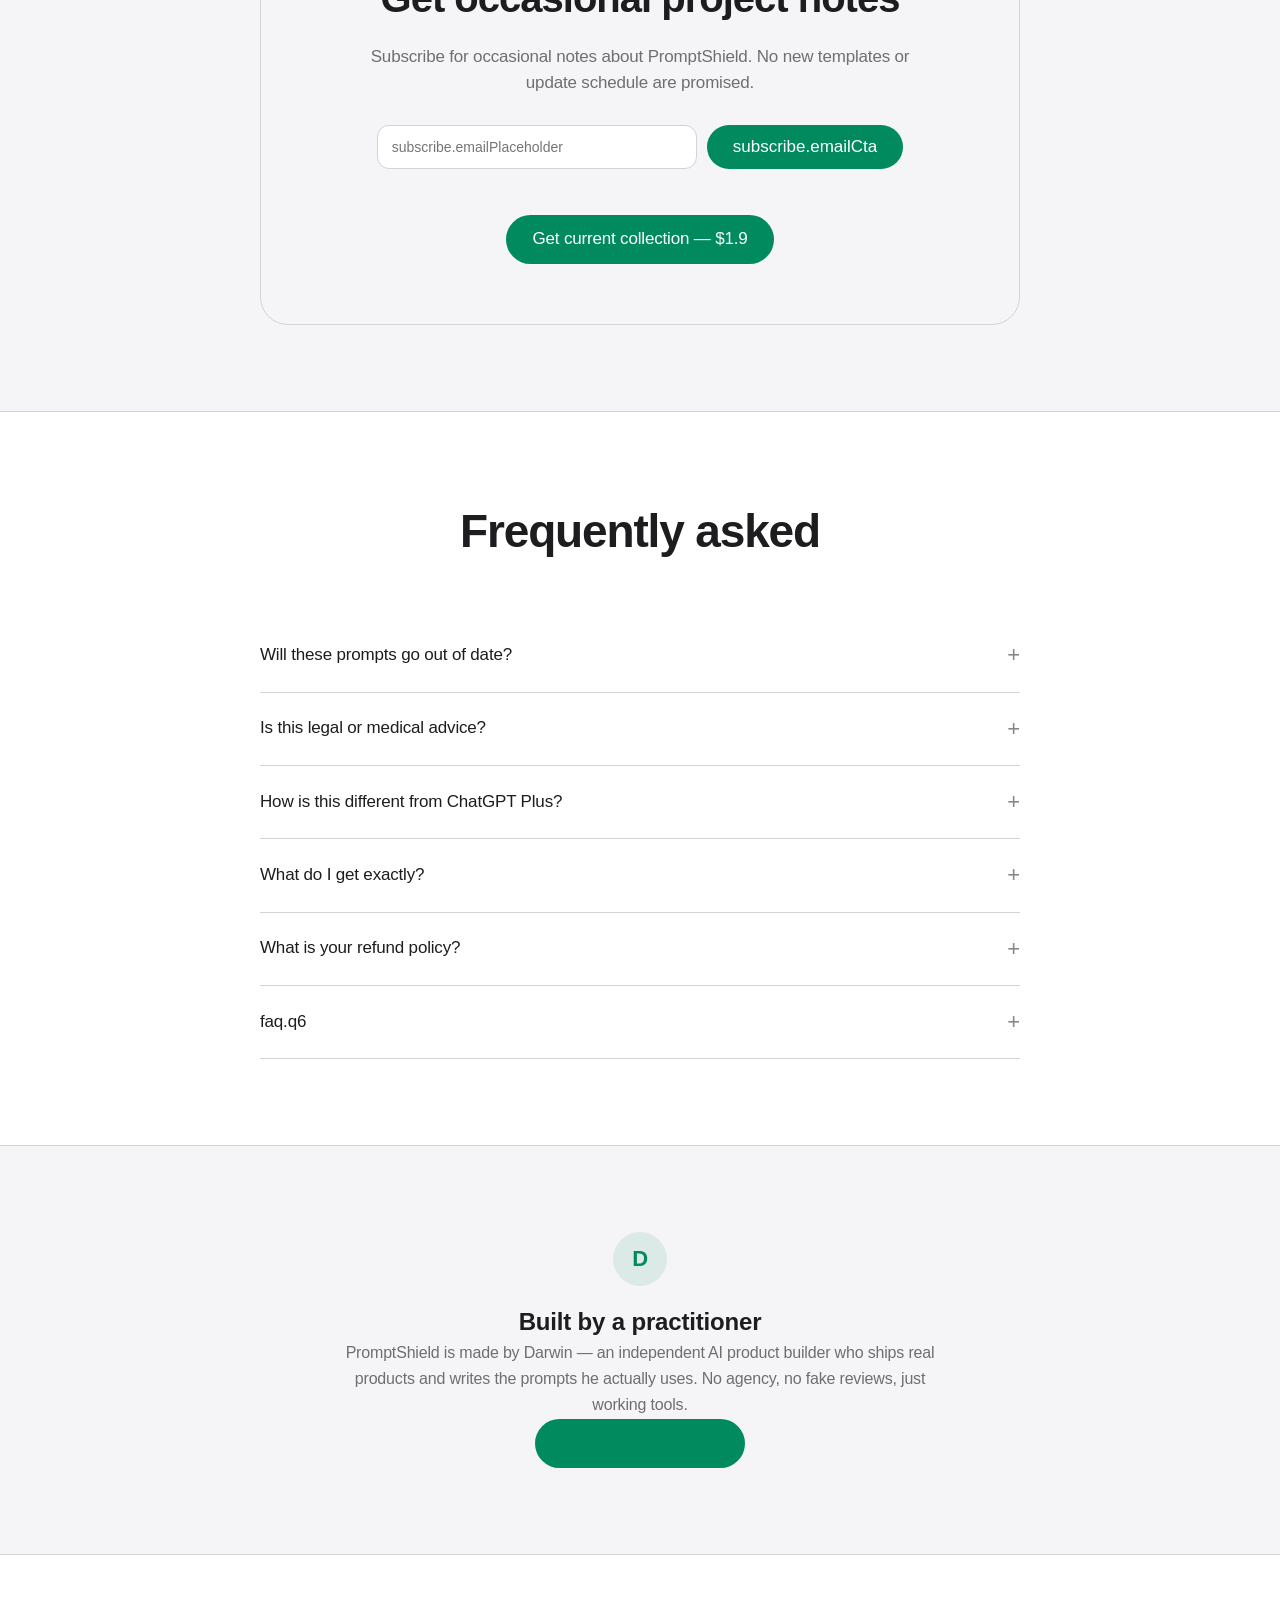
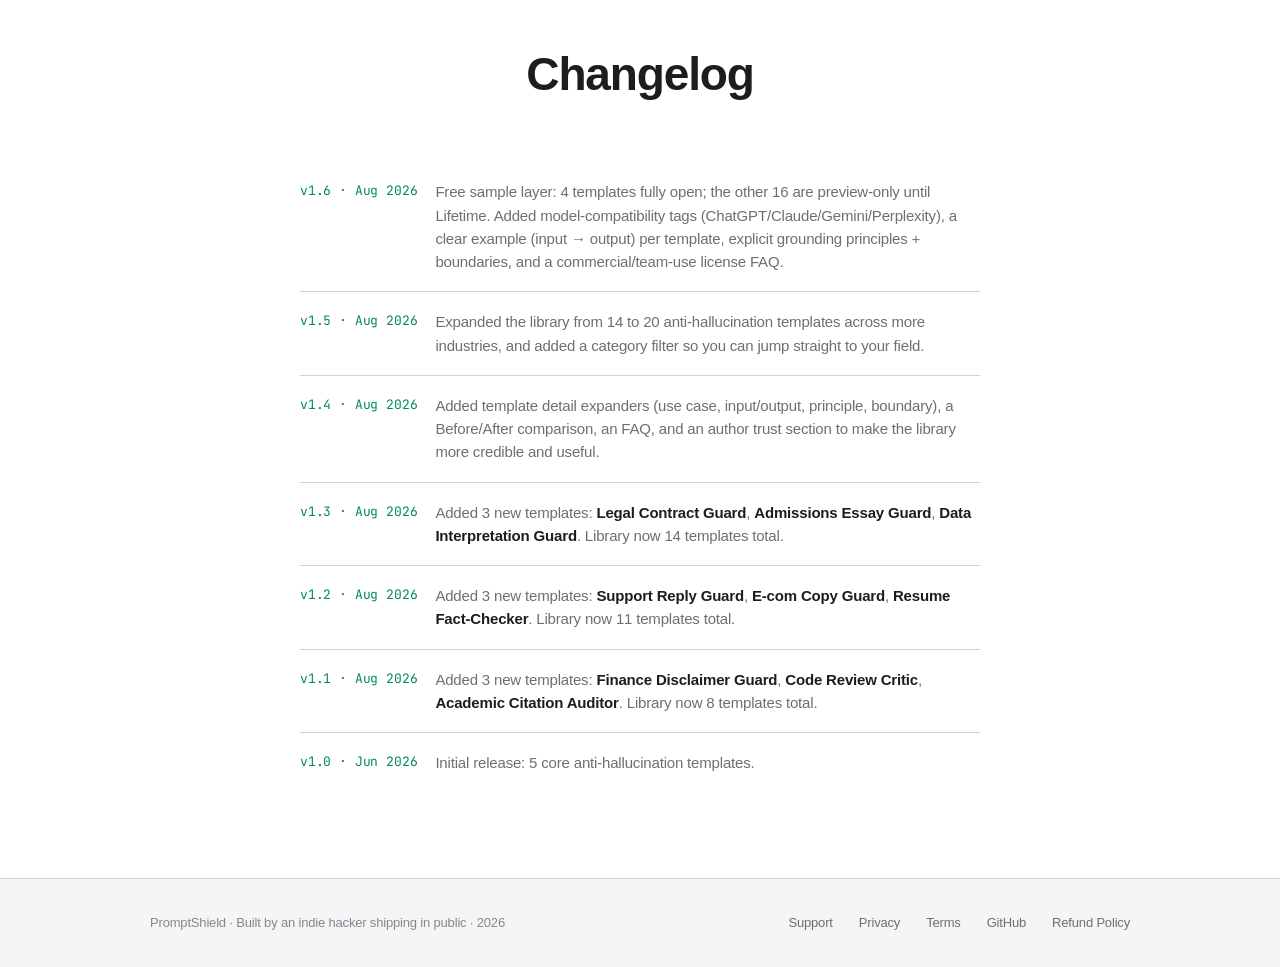
==== commit 8242e323: "docs: clarify PromptShield v1.6 boundaries" ====
--- a/index.html
+++ b/index.html
@@ -5,26 +5,26 @@
     <meta name="viewport" content="width=device-width, initial-scale=1.0">
     <link rel="icon" type="image/svg+xml" href="favicon.svg">
     <link rel="apple-touch-icon" href="favicon.svg">
-    <title>PromptShield — Anti-Hallucination Prompt Templates</title>
-    <meta name="description" content="PromptShield — battle-tested anti-hallucination prompt templates that force AI to verify sources, cite evidence, and stop fabricating. Stop your AI from making things up.">
-    <link rel="canonical" href="https://anjianzhao.online/">
-    <link rel="alternate" hreflang="en" href="https://anjianzhao.online/">
-    <link rel="alternate" hreflang="zh" href="https://anjianzhao.online/">
-    <link rel="alternate" hreflang="x-default" href="https://anjianzhao.online/">
+    <title>PromptShield — AI Prompt Templates</title>
+    <meta name="description" content="PromptShield is a collection of copy-and-paste AI prompt templates for clearer sources, uncertainty, and boundaries. Not a security scanner; prompts cannot guarantee accuracy.">
+    <link rel="canonical" href="https://anjianzhao.space/">
+    <link rel="alternate" hreflang="en" href="https://anjianzhao.space/">
+    <link rel="alternate" hreflang="zh" href="https://anjianzhao.space/">
+    <link rel="alternate" hreflang="x-default" href="https://anjianzhao.space/">
     <meta property="og:type" content="website">
-    <meta property="og:title" content="PromptShield — Anti-Hallucination Prompt Templates">
-    <meta property="og:description" content="Battle-tested prompt templates that force AI to verify sources, cite evidence, and stop hallucinating.">
-    <meta property="og:url" content="https://anjianzhao.online/">
+    <meta property="og:title" content="PromptShield — AI Prompt Templates">
+    <meta property="og:description" content="Copy-and-paste prompt templates for sources, uncertainty, and boundaries. Not a scanner or guarantee of accurate model behavior.">
+    <meta property="og:url" content="https://anjianzhao.space/">
     <meta property="og:site_name" content="PromptShield">
     <meta property="og:locale" content="en_US">
-    <meta property="og:image" content="https://anjianzhao.online/og-image.png">
+    <meta property="og:image" content="https://anjianzhao.space/og-image.png">
     <meta property="og:image:width" content="1200">
     <meta property="og:image:height" content="630">
     <meta property="og:image:alt" content="PromptShield — Anti-Hallucination Prompt Templates">
     <meta name="twitter:card" content="summary_large_image">
-    <meta name="twitter:image" content="https://anjianzhao.online/og-image.png">
+    <meta name="twitter:image" content="https://anjianzhao.space/og-image.png">
     <meta name="twitter:title" content="PromptShield — Anti-Hallucination Prompt Templates">
-    <meta name="twitter:description" content="Battle-tested prompt templates that force AI to verify sources, cite evidence, and stop hallucinating.">
+    <meta name="twitter:description" content="Prompt templates for sources, uncertainty, and boundaries. Not a scanner or a guarantee of accurate model behavior.">
     <link rel="preconnect" href="https://fonts.googleapis.com">
     <link rel="preconnect" href="https://fonts.gstatic.com" crossorigin>
     <link href="https://fonts.googleapis.com/css2?family=Inter:wght@400;500;600;700&family=JetBrains+Mono:wght@400;500&display=swap" rel="stylesheet">
@@ -168,7 +168,7 @@
         @media(prefers-reduced-motion:reduce){.reveal,.card{opacity:1;transform:none;transition:none}}
 
         /* Hero preview */
-        .hero-preview{margin:36px auto 0;max-width:680px;text-align:left;background:#0d0d0f;border-radius:16px;padding:18px 20px;font-family:var(--mono);font-size:13px;line-height:1.7;color:#e6e6e6;overflow:auto;box-shadow:0 18px 50px rgba(0,0,0,.18)}
+        .hero-preview{margin:36px auto 0;max-width:680px;text-align:left;background:#0d0d0f;border-radius:16px;padding:18px 20px;font-family:var(--mono);font-size:13px;line-height:1.7;color:#e6e6e6;white-space:pre-wrap;overflow-wrap:anywhere;box-shadow:0 18px 50px rgba(0,0,0,.18)}
         .hero-preview .hl{color:#5fd0a8}
         .hero-preview .cm{color:#7d7d85}
 
@@ -228,7 +228,7 @@
       "@context": "https://schema.org",
       "@type": "Product",
       "name": "PromptShield",
-      "description": "A one-time pack of 20 battle-tested anti-hallucination prompt templates for AI builders.",
+      "description": "A collection of 20 copy-and-paste prompt templates. Prompts guide model behavior but cannot guarantee accuracy.",
       "brand": {"@type": "Brand", "name": "PromptShield"},
       "offers": {"@type": "Offer", "price": "1.9", "priceCurrency": "USD", "availability": "https://schema.org/InStock", "url": "https://www.creem.io/payment/prod_6IPYMXPl89fDZNjr4X8eSF"}
     }
@@ -238,10 +238,10 @@
       "@context": "https://schema.org",
       "@type": "FAQPage",
       "mainEntity": [
-        {"@type": "Question", "name": "Will these prompts go out of date?", "acceptedAnswer": {"@type": "Answer", "text": "The guard logic is stable; wording is refined as models change. Lifetime buyers get every update free."}},
+        {"@type": "Question", "name": "Will these prompts go out of date?", "acceptedAnswer": {"@type": "Answer", "text": "Models change and prompt behavior can vary. This is a frozen v1.6 snapshot with no promised future updates; review outputs against your own requirements."}},
         {"@type": "Question", "name": "Is this legal or medical advice?", "acceptedAnswer": {"@type": "Answer", "text": "No. Every template stays in general-information mode and tells the model to defer to a professional. Nothing here replaces a licensed expert."}},
-        {"@type": "Question", "name": "How is this different from ChatGPT Plus?", "acceptedAnswer": {"@type": "Answer", "text": "Plus gives you a model. PromptShield gives you 20 task-specific guards that force the model to stay grounded — something the base model does not do on its own."}},
-        {"@type": "Question", "name": "What do I get exactly?", "acceptedAnswer": {"@type": "Answer", "text": "20 anti-hallucination prompt templates (EN + ZH), each with usage notes and worked input to output examples, delivered as a clean downloadable PDF bundle. MIT licensed — yours forever."}},
+        {"@type": "Question", "name": "How is this different from ChatGPT Plus?", "acceptedAnswer": {"@type": "Answer", "text": "PromptShield is a collection of reusable text templates, not a model, security scanner, or runtime guardrail. Model behavior varies and requires review."}},
+        {"@type": "Question", "name": "What do I get exactly?", "acceptedAnswer": {"@type": "Answer", "text": "A collection of 20 bilingual prompt templates with usage notes and examples. Templates guide behavior but cannot enforce it or guarantee accuracy."}},
         {"@type": "Question", "name": "What is your refund policy?", "acceptedAnswer": {"@type": "Answer", "text": "14-day no-questions refund via Creem. If the pack is not useful, email us and we reverse it."}}
       ]
     }
@@ -269,20 +269,20 @@
 
     <!-- Hero -->
     <header class="hero">
-        <span class="badge"><span class="dot"></span><span data-i18n="hero.badge">$1.9 Lifetime · One-time · All 20 templates</span></span>
+        <span class="badge"><span class="dot"></span><span data-i18n="hero.badge">v1.6 snapshot · 20 templates</span></span>
         <h1 class="hero-title" data-i18n-hero>
-            <span data-i18n="hero.title1">Stop AI hallucinations</span><br>
-            <span class="accent" data-i18n="hero.title2">in production</span>
+            <span data-i18n="hero.title1">Prompt templates</span><br>
+            <span class="accent" data-i18n="hero.title2">for clearer AI boundaries</span>
         </h1>
-        <p class="hero-sub" data-i18n="hero.sub">PromptShield is a one-time pack of 20 battle-tested anti-hallucination prompt templates for indie developers: copy, paste, and ship faster.</p>
+        <p class="hero-sub" data-i18n="hero.sub">A frozen collection of 20 copy-and-paste templates that ask models to show sources, state uncertainty, and respect boundaries. They cannot guarantee accuracy.</p>
         <p class="hero-sub2">
-            <span data-i18n="hero.sub2">20 battle-tested anti-hallucination prompt templates for AI builders.</span>
-            <small data-i18n="hero.sub2small">Copy-paste ready · Production-tested · Zero fluff. Not a magic shield — just prompts that make your AI cite its sources or say when it is unsure.</small>
+            <span data-i18n="hero.sub2">20 copy-and-paste prompt templates for AI builders.</span>
+            <small data-i18n="hero.sub2small">v1.6 snapshot · Not a security scanner · Human review still required.</small>
         </p>
-        <div class="hero-price" data-i18n="hero.price">$1.9 · One-time payment · Lifetime access</div>
+        <div class="hero-price" data-i18n="hero.price">Access to the current v1.6 collection</div>
         <a href="#templates" class="btn btn-primary" data-i18n="hero.cta">Browse free templates</a>
-        <a href="https://www.creem.io/payment/prod_6IPYMXPl89fDZNjr4X8eSF" class="btn btn-secondary" data-i18n="hero.ctaBuy" target="_blank" rel="noopener">Get Lifetime — $1.9</a>
-        <p class="hero-trust" data-i18n="hero.trust">Built in public · feedback welcome</p>
+        <a href="https://www.creem.io/payment/prod_6IPYMXPl89fDZNjr4X8eSF" class="btn btn-secondary" data-i18n="hero.ctaBuy" target="_blank" rel="noopener">Get current collection — $1.9</a>
+        <p class="hero-trust" data-i18n="hero.trust">Frozen snapshot · periodic issue review</p>
         <pre class="hero-preview" data-i18n="hero.preview">You are an anti-hallucination editor. Only state what the source supports. Flag every claim it cannot verify. Never invent numbers, quotes, or sources.</pre>
     </header>
 
@@ -371,7 +371,7 @@
                 <p data-i18n="pricing.sub">Simple, transparent options for builders.</p>
             </div>
             <div id="pricing-grid" class="price-grid"></div>
-            <p class="price-note reveal" data-i18n="pricing.note">A token price that funds future template drops.</p>
+                <p class="price-note reveal" data-i18n="pricing.note">Access to the current v1.6 collection; no future template drops are promised.</p>
         </div>
     </section>
 
@@ -379,14 +379,14 @@
     <section class="block alt">
         <div class="wrap">
             <div class="sub-card reveal">
-                <h2 data-i18n="subscribe.title">Get free anti-hallucination prompts</h2>
-                <p data-i18n="subscribe.sub">Join the list for free prompt tips, new templates, and the occasional deep-dive on keeping your AI honest. No spam — just practical ways to stop confident fiction.</p>
+                <h2 data-i18n="subscribe.title">Get occasional project notes</h2>
+                <p data-i18n="subscribe.sub">Subscribe for occasional notes about PromptShield. No new templates or update schedule are promised.</p>
                 <form id="subForm" class="sub-form">
                     <input type="email" id="subEmail" placeholder="you@email.com" data-i18n-placeholder="subscribe.emailPlaceholder" required>
                     <button type="submit" class="btn btn-primary" data-i18n="subscribe.emailCta">Notify me</button>
                 </form>
                 <p class="sub-note" id="subNote"></p>
-                <a href="https://www.creem.io/payment/prod_6IPYMXPl89fDZNjr4X8eSF" target="_blank" rel="noopener noreferrer" class="btn btn-primary" data-i18n="subscribe.cta">Get Lifetime Access</a>
+                <a href="https://www.creem.io/payment/prod_6IPYMXPl89fDZNjr4X8eSF" target="_blank" rel="noopener noreferrer" class="btn btn-primary" data-i18n="subscribe.cta">Get current collection — $1.9</a>
             </div>
         </div>
     </section>
@@ -398,10 +398,10 @@
                 <h2 data-i18n="faq.title">Frequently asked</h2>
             </div>
             <div class="faq">
-                <details class="reveal"><summary><span data-i18n="faq.q1">Will these prompts go out of date?</span><span class="pm">+</span></summary><div class="ans" data-i18n="faq.a1">The guard logic is stable; we refine wording as models change. Lifetime buyers get every update free.</div></details>
+                <details class="reveal"><summary><span data-i18n="faq.q1">Will these prompts go out of date?</span><span class="pm">+</span></summary><div class="ans" data-i18n="faq.a1">Models change and prompt behavior can vary. This is a frozen v1.6 snapshot with no promised future updates; review outputs against your own requirements.</div></details>
                 <details class="reveal"><summary><span data-i18n="faq.q2">Is this legal or medical advice?</span><span class="pm">+</span></summary><div class="ans" data-i18n="faq.a2">No. Every template is built to stay in "general information" and tells the model to defer to a professional. Nothing here replaces a licensed expert.</div></details>
-                <details class="reveal"><summary><span data-i18n="faq.q3">How is this different from ChatGPT Plus?</span><span class="pm">+</span></summary><div class="ans" data-i18n="faq.a3">Plus gives you a model. PromptShield gives you 20 task-specific guards that force the model to stay grounded — something the base model does not do on its own.</div></details>
-                <details class="reveal"><summary><span data-i18n="faq.q4">What do I get exactly?</span><span class="pm">+</span></summary><div class="ans" data-i18n="faq.a4">20 copy-paste prompt templates (EN + ZH), each with usage notes and worked examples. MIT licensed, yours forever.</div></details>
+                <details class="reveal"><summary><span data-i18n="faq.q3">How is this different from ChatGPT Plus?</span><span class="pm">+</span></summary><div class="ans" data-i18n="faq.a3">PromptShield is a collection of reusable text templates, not a model, security scanner, or runtime guardrail. Model behavior varies and requires review.</div></details>
+                <details class="reveal"><summary><span data-i18n="faq.q4">What do I get exactly?</span><span class="pm">+</span></summary><div class="ans" data-i18n="faq.a4">A collection of 20 bilingual prompt templates with usage notes and examples. Templates guide behavior but cannot enforce it or guarantee accuracy.</div></details>
                 <details class="reveal"><summary><span data-i18n="faq.q5">What is your refund policy?</span><span class="pm">+</span></summary><div class="ans" data-i18n="faq.a5">14-day no-questions refund via Creem. If the pack is not useful, email us and we reverse it.</div></details>
                 <details class="reveal"><summary><span data-i18n="faq.q6">Can I use these commercially or with my team?</span><span class="pm">+</span></summary><div class="ans" data-i18n="faq.a6">Yes. The MIT license covers commercial use and team use — you may use the prompts in products you build. You may NOT resell or redistribute the prompt pack itself as your own product. Attribution is not required but appreciated.</div></details>
             </div>
@@ -451,24 +451,24 @@
         const I18N = {
             en: {
                 'nav.templates':'Templates','nav.pricing':'Pricing','nav.launchpad':'Launchpad','lang.toggle':'中文',
-                'hero.badge':'$1.9 Lifetime · One-time · All 20 templates',
-                'hero.title1':'Stop AI hallucinations','hero.title2':'in production',
-                'hero.sub':'PromptShield is a one-time pack of 20 battle-tested anti-hallucination prompt templates for indie developers: copy, paste, and ship faster.',
-                'hero.sub2':'20 battle-tested anti-hallucination prompt templates for AI builders.',
-                'hero.sub2small':'Copy-paste ready · Production-tested · Zero fluff. Not a magic shield — just prompts that make your AI cite its sources or say when it is unsure.',
-                'hero.price':'$1.9 · One-time payment · Lifetime access',
-                'hero.cta':'Browse free templates','hero.ctaBuy':'Get Lifetime — $1.9','hero.trust':'Built in public · feedback welcome',
+                'hero.badge':'v1.6 snapshot · 20 templates',
+                'hero.title1':'Prompt templates','hero.title2':'for clearer AI boundaries',
+                'hero.sub':'A frozen collection of 20 copy-and-paste templates that ask models to show sources, state uncertainty, and respect boundaries. They cannot guarantee accuracy.',
+                'hero.sub2':'20 copy-and-paste prompt templates for AI builders.',
+                'hero.sub2small':'v1.6 snapshot · Not a security scanner · Human review still required.',
+                'hero.price':'Access to the current v1.6 collection',
+                'hero.cta':'Browse free templates','hero.ctaBuy':'Get current collection — $1.9','hero.trust':'Frozen snapshot · periodic issue review',
                 'templates.title':'Prompt Library','templates.sub':'Copy these templates directly into your application code.',
                 'templates.count':'20 templates',
                 'templates.names':'K-Beauty INCI · Gaokao-EN · Legal Q&A · Medical Triage · Web Research · Finance Guard · Code Review · Citation Audit · Support Reply · E-com Copy · Resume Check · Legal Contract · Admissions Essay · Data Guard · Social Post · Cold Email · Product Description · UX Copy · Meeting Notes · Investment Research',
                 'templates.copy':'Copy prompt','templates.newBadge':'New · Aug 2026','templates.freeBadge':'Free',
                 'pricing.title':'Pricing','pricing.sub':'Simple, transparent options for builders.',
-                'pricing.free':'Free','pricing.freePrice':'$0','pricing.freeF1':'4 sample templates, full access','pricing.freeF2':'MIT licensed','pricing.getFree':'Browse free samples',
-                'pricing.lifetime':'Lifetime','pricing.first100':'Best value','pricing.lifetimePrice':'$1.9',
-                'pricing.lifeF1':'All 20 templates + future drops','pricing.lifeF2':'Lifetime updates',
-                'pricing.buy':'$1.9 · Get Lifetime Access','pricing.secured':'One-time payment · 14-day refund · Secured by Creem',
-                'pricing.note':'A token price that funds future template drops.',
-                'subscribe.title':'Get free anti-hallucination prompts','subscribe.sub':'Join the list for free prompt tips, new templates, and the occasional deep-dive on keeping your AI honest. No spam — just practical ways to stop confident fiction.','subscribe.cta':'Get Lifetime Access',
+                'pricing.free':'Free','pricing.freePrice':'$0','pricing.freeF1':'4 sample templates, full access','pricing.freeF2':'No payment required','pricing.getFree':'Browse free samples',
+                'pricing.lifetime':'Current collection','pricing.first100':'v1.6','pricing.lifetimePrice':'$1.9',
+                'pricing.lifeF1':'All 20 templates in the v1.6 collection','pricing.lifeF2':'No future update promise',
+                'pricing.buy':'$1.9 · Get current collection','pricing.secured':'One-time payment · Review the current terms before purchase',
+                'pricing.note':'Access to the current v1.6 collection; no future template drops are promised.',
+                'subscribe.title':'Get occasional project notes','subscribe.sub':'Subscribe for occasional notes about PromptShield. No new templates or update schedule are promised.','subscribe.cta':'Get current collection — $1.9',
                 'changelog.title':'Changelog',
                 'changelog.v12':'Added 3 new templates: <strong>Support Reply Guard</strong>, <strong>E-com Copy Guard</strong>, <strong>Resume Fact-Checker</strong>. Library now 11 templates total.',
                 'changelog.v13':'Added 3 new templates: <strong>Legal Contract Guard</strong>, <strong>Admissions Essay Guard</strong>, <strong>Data Interpretation Guard</strong>. Library now 14 templates total.',
@@ -480,48 +480,48 @@
                 'footer.text':'PromptShield · Built by an indie hacker shipping in public · 2026',
                 'footer.support':'Support','footer.privacy':'Privacy','footer.terms':'Terms','footer.github':'GitHub','footer.refund':'Refund Policy',
                 'toast.copied':'Copied!',
-                'hero.preview':'You are an anti-hallucination editor. Only state what the source supports. Flag every claim it cannot verify. Never invent numbers, quotes, or sources.',
+                'hero.preview':'Review claims against the supplied source. Mark what is unsupported or uncertain. Do not invent numbers, quotes, or sources.',
                 'how.title':'How it works','how.sub':'Three steps. No setup, no account, no API key.',
                 'how.s1t':'Pick a template','how.s1d':'Choose the guard that matches your task — legal, medical, finance, code, and more.',
                 'how.s2t':'Drop in your data','how.s2d':'Paste the text, draft, or dataset you want checked. The prompt tells the model exactly what to do.',
-                'how.s3t':'Copy into your app','how.s3d':'Paste the filled prompt into ChatGPT, Claude, or your product. Get a grounded result.',
+                'how.s3t':'Copy into your app','how.s3d':'Paste the filled prompt into ChatGPT, Claude, or your product, then review the response and its sources.',
                 'ba.title':'The difference one prompt makes',
                 'ba.badTitle':'Without PromptShield','ba.bad':'"This supplement cures fatigue. Studies prove it." — unsupported claim, invented proof, compliance risk.',
-                'ba.goodTitle':'With PromptShield','ba.good':'"Supports everyday energy. (Not a cure — see disclaimer.)" — claim reframed, disclaimer attached, risk removed.',
+                'ba.goodTitle':'With PromptShield','ba.good':'"Supports everyday energy. (Not a cure — see disclaimer.)" — a more bounded claim that still needs review.',
                 'why.title':'Why it matters','why.sub':'Hallucinations are not a bug you can patch once. They are a habit of the model.',
                 'why.i1':'<b>One wrong fact travels far.</b> A fabricated citation in a blog post gets cited by others before anyone checks.',
                 'why.i2':'<b>Confidence is not accuracy.</b> Models state guesses with the same tone as verified facts.',
                 'why.i3':'<b>A good prompt is cheaper than a bad outcome.</b> A 2-minute guard saves a retraction, a refund, or a lost client.',
                 'faq.title':'Frequently asked',
-                'faq.q1':'Will these prompts go out of date?','faq.a1':'The guard logic is stable; we refine wording as models change. Lifetime buyers get every update free.',
+                'faq.q1':'Will these prompts go out of date?','faq.a1':'Models change and prompt behavior can vary. This is a frozen v1.6 snapshot with no promised future updates; review outputs against your own requirements.',
                 'faq.q2':'Is this legal or medical advice?','faq.a2':'No. Every template is built to stay in "general information" and tells the model to defer to a professional. Nothing here replaces a licensed expert.',
-                'faq.q3':'How is this different from ChatGPT Plus?','faq.a3':'Plus gives you a model. PromptShield gives you 20 task-specific guards that force the model to stay grounded — something the base model does not do on its own.',
-                'faq.q4':'What do I get exactly?','faq.a4':'20 anti-hallucination prompt templates (EN + ZH), each with usage notes and worked input→output examples, delivered as a clean downloadable PDF bundle. MIT licensed — yours forever.',
+                'faq.q3':'How is this different from ChatGPT Plus?','faq.a3':'PromptShield is a collection of reusable text templates, not a model, security scanner, or runtime guardrail. Model behavior varies and requires review.',
+                'faq.q4':'What do I get exactly?','faq.a4':'A collection of 20 bilingual prompt templates with usage notes and examples. Templates guide behavior but cannot enforce it or guarantee accuracy.',
                 'faq.q5':'What is your refund policy?','faq.a5':'14-day no-questions refund via Creem. If the pack is not useful, email us and we reverse it.',
                 'author.title':'Built by a practitioner','author.body':'PromptShield is made by Darwin — an independent AI product builder who ships real products and writes the prompts he actually uses. No agency, no fake reviews, just working tools.','author.cta':'See more of my work',
                 'templates.expand':'View details','templates.collapse':'Hide details',
-                'templates.d.useCase':'When to use','templates.d.io':'Input → Output','templates.d.principle':'Why it guards','templates.d.boundary':'Boundary'
+                'templates.d.useCase':'When to use','templates.d.io':'Input → Output','templates.d.principle':'What the template asks the model to do','templates.d.boundary':'Boundary'
             },
             zh: {
                 'nav.templates':'模板库','nav.pricing':'价格','nav.launchpad':'启动台','lang.toggle':'EN',
-                'hero.badge':'$1.9 终身版 · 一次性买断 · 全部 20 模板',
-                'hero.title1':'让 AI 在生产中','hero.title2':'不再胡说八道',
-                'hero.sub':'PromptShield 是一套一次性买断的提示词模板包，含 20 个经过实战检验的防幻觉模板，专为独立开发者打造：复制、粘贴，更快上线。',
-                'hero.sub2':'20 个经过实战检验的「抗幻觉」提示词模板，给做 AI 产品的你。',
-                'hero.sub2small':'复制即用 · 生产环境验证 · 不含废话。不是魔法盾牌——只是一组提示词，让 AI 有来源就引用、没把握就承认不知道。',
-                'hero.price':'$1.9 · 一次性付费 · 终身使用',
-                'hero.cta':'浏览免费模板','hero.ctaBuy':'购买终身版 — $1.9','hero.trust':'公开构建中 · 欢迎反馈',
+                'hero.badge':'v1.6 快照 · 20 个模板',
+                'hero.title1':'提示词模板','hero.title2':'让 AI 边界更清楚',
+                'hero.sub':'一组冻结的 20 个提示词模板，尝试引导模型给出来源、说明不确定性并遵守边界；不能保证结果准确。',
+                'hero.sub2':'为 AI 构建者准备的 20 个可复制提示词模板。',
+                'hero.sub2small':'v1.6 快照 · 不是安全扫描器 · 仍需人工核验。',
+                'hero.price':'当前 v1.6 模板集合',
+                'hero.cta':'浏览免费模板','hero.ctaBuy':'获取当前集合 — $1.9','hero.trust':'冻结版本 · 按月查看反馈',
                 'templates.title':'模板库','templates.sub':'直接把这些模板复制到你的应用代码里。',
                 'templates.count':'20 个模板',
                 'templates.names':'K-Beauty 成分 · 高考英语 · 法律问答 · 医疗分诊 · 联网检索 · 金融合规 · 代码审查 · 引用审计 · 客服回复 · 电商文案 · 简历核查 · 合同审查 · 申请文书 · 数据解读 · 社媒文案 · 营销邮件 · 商品描述 · UX文案 · 会议纪要 · 投资研究',
                 'templates.copy':'复制提示词','templates.newBadge':'新品 · 2026年8月','templates.freeBadge':'免费',
                 'pricing.title':'价格','pricing.sub':'为开发者准备的简单、透明的方案。',
-                'pricing.free':'免费版','pricing.freePrice':'$0','pricing.freeF1':'4 个示例模板（完整可用）','pricing.freeF2':'MIT 协议','pricing.getFree':'浏览免费示例',
-                'pricing.lifetime':'终身版','pricing.first100':'最划算','pricing.lifetimePrice':'$1.9',
-                'pricing.lifeF1':'全部 20 个模板 + 后续更新','pricing.lifeF2':'终身更新',
-                'pricing.buy':'$1.9 · 获取终身访问','pricing.secured':'一次性付费 · 14 天退款 · 由 Creem 担保交易',
-                'pricing.note':'象征性定价，用于支撑后续模板更新。',
-                'subscribe.title':'免费领取抗幻觉提示词','subscribe.sub':'订阅即可免费获取提示词技巧、新模板，以及偶尔的「让 AI 保持诚实」深度分享。无垃圾邮件——只有实用的方法，止住一本正经的胡说。','subscribe.cta':'获取终身访问',
+                'pricing.free':'免费版','pricing.freePrice':'$0','pricing.freeF1':'4 个示例模板（完整可用）','pricing.freeF2':'无需付费','pricing.getFree':'浏览免费示例',
+                'pricing.lifetime':'当前集合','pricing.first100':'v1.6','pricing.lifetimePrice':'$1.9',
+                'pricing.lifeF1':'v1.6 集合中的全部 20 个模板','pricing.lifeF2':'不承诺后续更新',
+                'pricing.buy':'$1.9 · 获取当前集合','pricing.secured':'一次性付费 · 购买前请核对当前条款',
+                'pricing.note':'获取当前 v1.6 集合；不承诺后续新增模板。',
+                'subscribe.title':'接收项目动态','subscribe.sub':'自愿订阅 PromptShield 的偶尔项目说明；不承诺新模板或固定更新节奏。','subscribe.cta':'获取当前集合 — $1.9',
                 'changelog.title':'更新日志',
                 'changelog.v12':'新增 3 个模板：<strong>客服回复守卫</strong>、<strong>电商文案守卫</strong>、<strong>简历事实核查</strong>。模板库现共 11 个。',
                 'changelog.v13':'新增 3 个模板：<strong>法务合同审查守卫</strong>、<strong>留学申请文书守卫</strong>、<strong>数据解读守卫</strong>。模板库现共 14 个。',
@@ -533,27 +533,27 @@
                 'footer.text':'PromptShield · 由一个公开构建的独立开发者打造 · 2026',
                 'footer.support':'支持','footer.privacy':'隐私','footer.terms':'条款','footer.github':'GitHub','footer.refund':'退款政策',
                 'toast.copied':'已复制！',
-                'hero.preview':'你是抗幻觉编辑。只陈述来源支持的内容。标记每一处无法核实的论断。绝不编造数字、引用或来源。',
+                'hero.preview':'请依据提供的来源核对论断，标记缺少支持或不确定的内容。不要编造数字、引文或来源。',
                 'how.title':'怎么用','how.sub':'三步。无需配置、无需账号、无需 API key。',
                 'how.s1t':'选模板','how.s1d':'挑一个匹配你任务的守卫——法律、医疗、金融、代码等。',
                 'how.s2t':'放入你的数据','how.s2d':'把要核查的文本、草稿或数据集粘进去。模板会告诉模型具体怎么做。',
-                'how.s3t':'复制到你的应用','how.s3d':'把填好的提示词粘进 ChatGPT、Claude 或你的产品，得到有依据的结果。',
+                'how.s3t':'复制到你的应用','how.s3d':'把提示词粘进 ChatGPT、Claude 或你的产品，然后核对输出与来源。',
                 'ba.title':'一个提示词的差别',
                 'ba.badTitle':'没有 PromptShield','ba.bad':'"这款补剂包治疲劳，研究证明。"——无依据的断言、编造的证据、合规风险。',
-                'ba.goodTitle':'用了 PromptShield','ba.good':'"助力日常精力（非治疗，见免责）。"——论断改写、附免责、风险消除。',
+                'ba.goodTitle':'用了 PromptShield','ba.good':'"助力日常精力（非治疗，见免责）。"——表述边界更清楚，仍需人工核验。',
                 'why.title':'为什么重要','why.sub':'幻觉不是一次能修好的 bug，而是模型的习惯。',
                 'why.i1':'<b>一句错话传很远。</b>博客里编造的引用，在没人核查前就被别人转引。',
                 'why.i2':'<b>自信不等于准确。</b>模型把猜测说得和已验证事实一样笃定。',
                 'why.i3':'<b>好提示词比坏结果便宜。</b>两分钟的把关，省去一次撤稿、退款或丢客户。',
                 'faq.title':'常见问题',
-                'faq.q1':'这些提示词会过时吗？','faq.a1':'守卫逻辑稳定；我们会随模型演进打磨措辞。终身用户免费获得每次更新。',
+                'faq.q1':'这些提示词会过时吗？','faq.a1':'模型会变化，提示词效果也可能变化。本项目冻结于 v1.6，不承诺后续更新；请按你的场景自行复核输出。',
                 'faq.q2':'这是法律或医疗建议吗？','faq.a2':'不是。每个模板都设计为停留在"普适信息"内，并让模型转交专业人士。此处不替代持证专家。',
-                'faq.q3':'和 ChatGPT Plus 有什么区别？','faq.a3':'Plus 给你一个模型。PromptShield 给你 20 个任务专属守卫，强制模型保持有据——这是基础模型自己做不到的。',
-                'faq.q4':'我具体得到什么？','faq.a4':'20 个抗幻觉提示词模板（中英双语），每个含使用说明与输入→输出真实示例，以排版精美的 PDF 合集形式交付下载。MIT 协议，终身可用。',
+                'faq.q3':'和 ChatGPT Plus 有什么区别？','faq.a3':'PromptShield 是一组可复用的文本模板，不是模型、安全扫描器或运行时防护。模型行为会变化，仍需人工核验。',
+                'faq.q4':'我具体得到什么？','faq.a4':'20 个中英双语提示词模板，附使用说明与示例。模板只能引导，不能强制模型遵守，也不保证结果准确。',
                 'faq.q5':'退款政策如何？','faq.a5':'通过 Creem 提供 14 天无理由退款。若模板不合适，发邮件我们即退回。',
                 'author.title':'由一线从业者打造','author.body':'PromptShield 由 Darwin 打造——一位独立 AI 产品开发者，做真实产品、写自己真在用的提示词。没有团队、没有假评测，只有能用的工具。','author.cta':'看我更多作品',
                 'templates.expand':'查看详情','templates.collapse':'收起',
-                'templates.d.useCase':'适用场景','templates.d.io':'输入 → 输出','templates.d.principle':'为什么能防幻觉','templates.d.boundary':'边界'
+                'templates.d.useCase':'适用场景','templates.d.io':'输入 → 输出','templates.d.principle':'模板尝试引导模型做什么','templates.d.boundary':'边界'
             }
         };
 
@@ -1506,7 +1506,7 @@
             zh: {
               useCase: `当你只能拿到成分表（INCI）就要判断一款护肤品是否适合敏感肌、是否含风险成分时使用。`,
               io: `输入："成分：水、甘油、烟酰胺、香精、苯氧乙醇"\n输出："香精是已知致敏原，敏感肌建议避开；烟酰胺 2-5% 温和控油；苯氧乙醇为合规防腐剂，但浓度须低于 1%。"`,
-              principle: `强制模型只依据成分已知特性作答，凡"可能/或许"必须标注证据等级，禁止宣称疗效。`,
+              principle: `提示模型优先依据已知成分特性作答，对不确定内容标注证据等级，并避免无依据的疗效声称。`,
               boundary: `不替代皮肤科医生。只解读单一成分，不评判产品整体优劣。`
             }
           },
